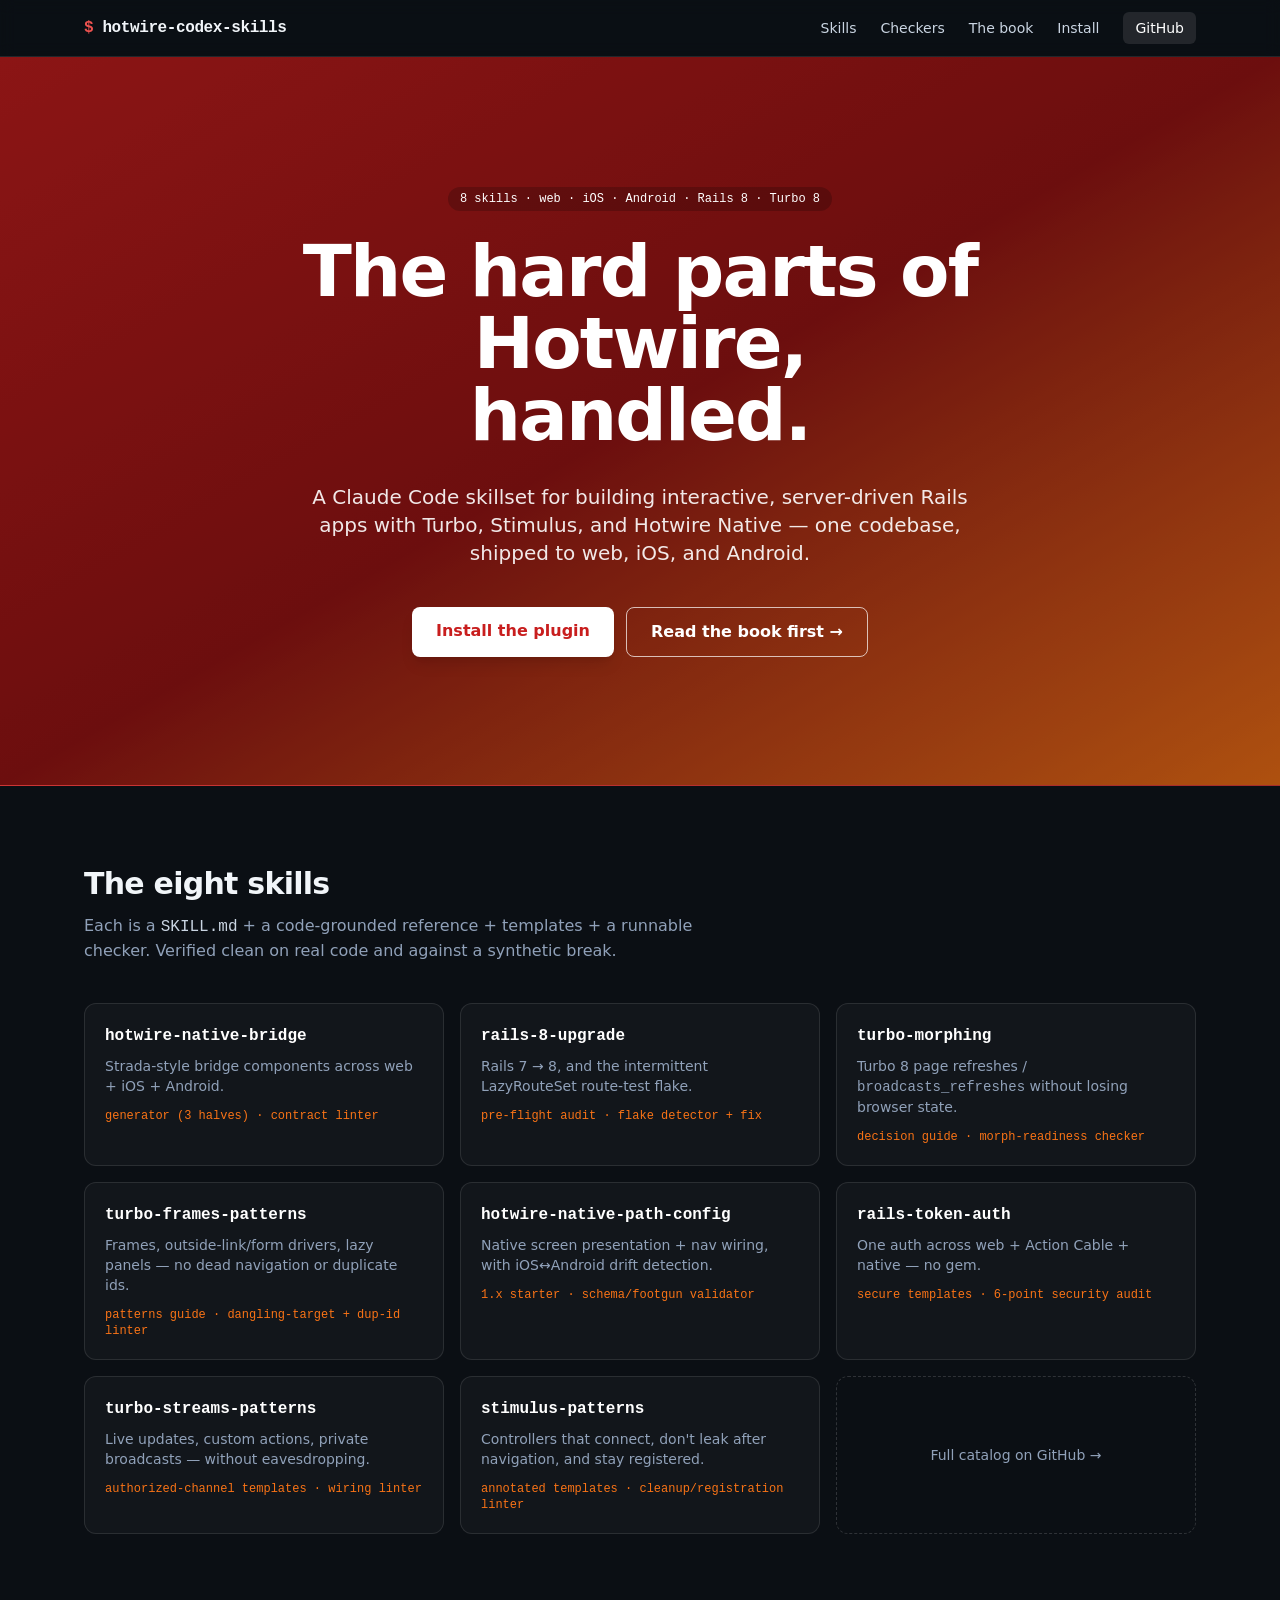
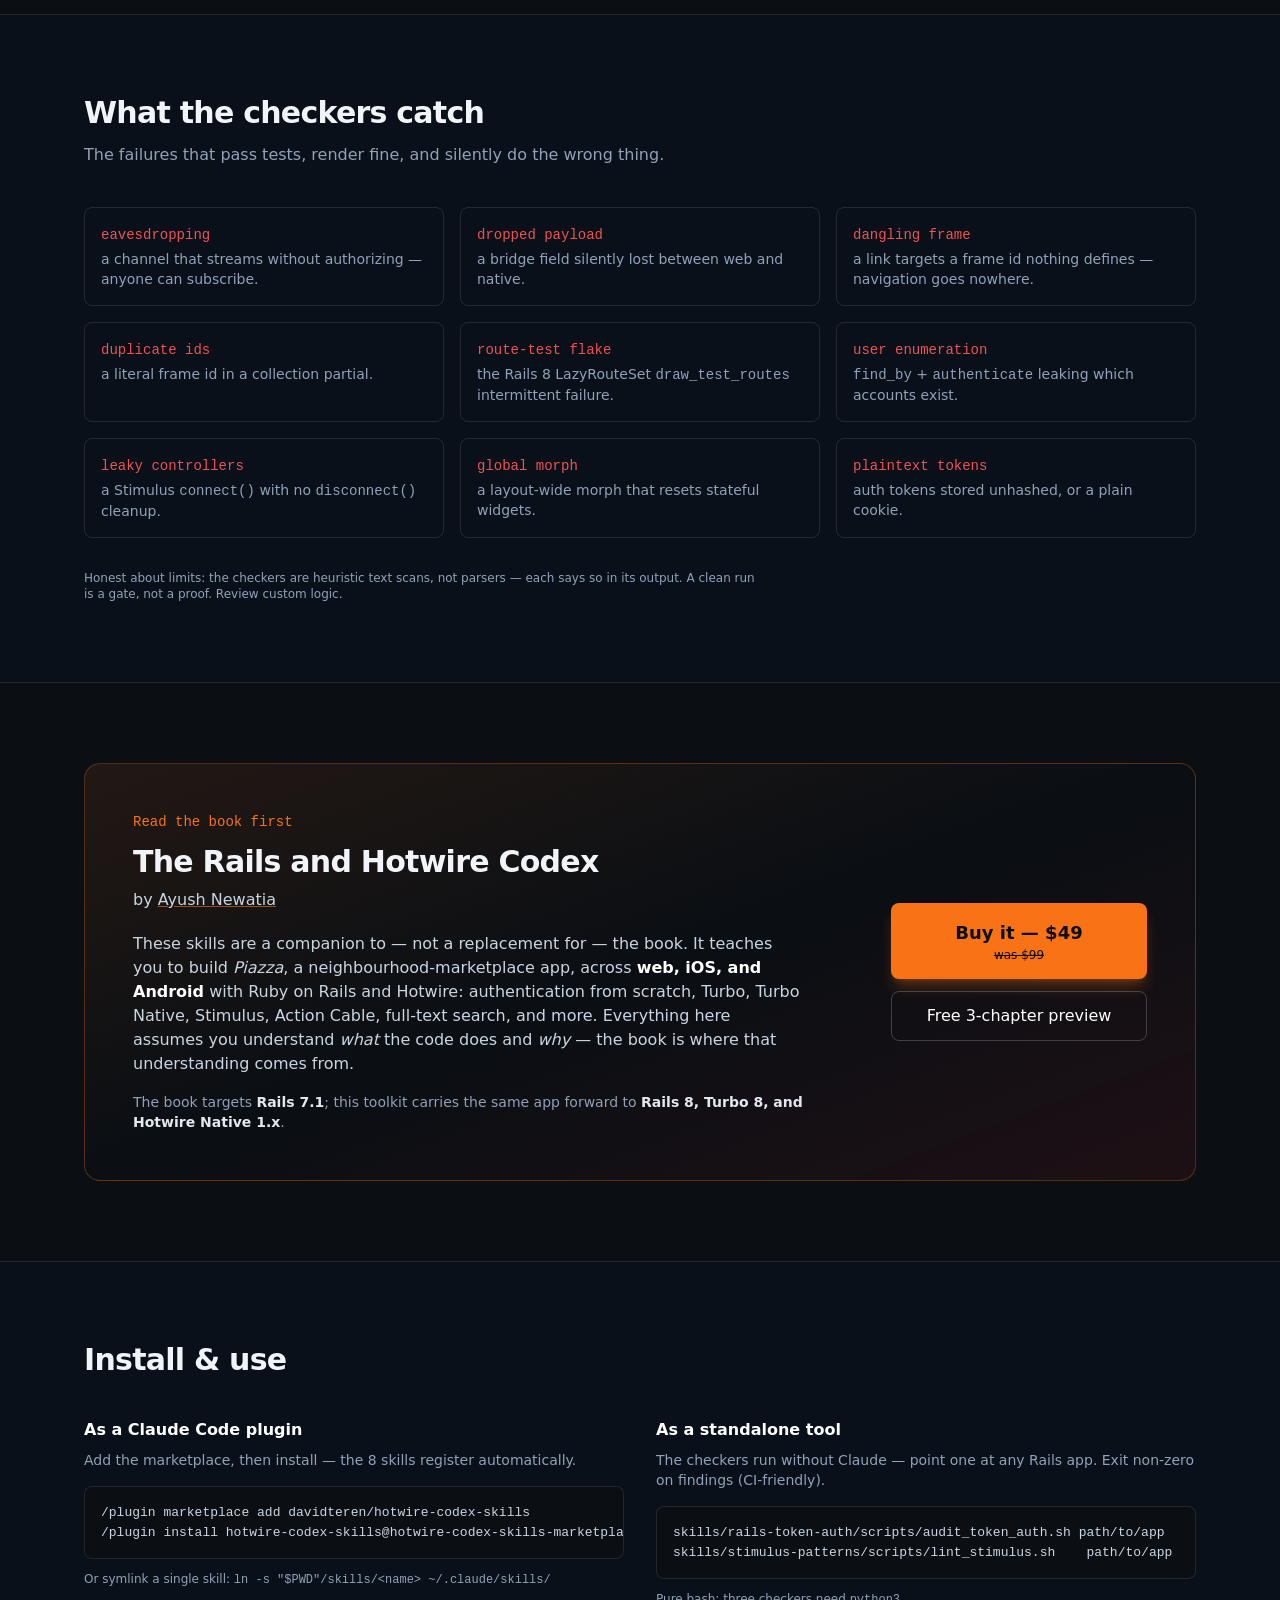
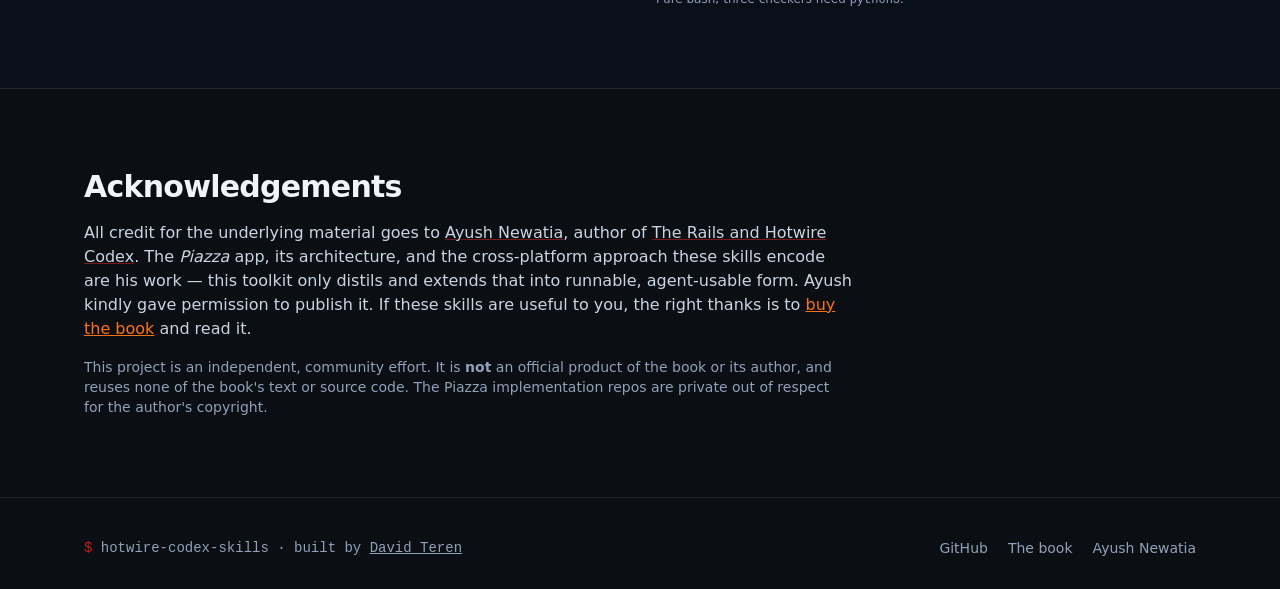
==== docs/index.html @ af951537 "wip(site): three page-design variants behind ui.sh picker (comparison state) Co-Authored-By: Claude " ====
<!DOCTYPE html>
<html lang="en" class="scroll-smooth scheme-only-dark">
<head>
  <meta charset="UTF-8" />
  <meta name="viewport" content="width=device-width, initial-scale=1.0" />
  <title>hotwire-codex-skills — Rails + Hotwire Claude Code skills</title>
  <meta name="description" content="Claude Code skills for building interactive Rails + Hotwire apps — Turbo, Stimulus, Hotwire Native — across web, iOS & Android." />

  <meta property="og:site_name" content="hotwire-codex-skills" />
  <meta property="og:title" content="hotwire-codex-skills" />
  <meta property="og:description" content="Eight Claude Code skills for interactive Rails + Hotwire apps — Turbo, Stimulus, Hotwire Native." />
  <meta property="og:type" content="website" />
  <meta property="og:url" content="https://davidteren.github.io/hotwire-codex-skills/" />
  <meta property="og:image" content="https://davidteren.github.io/hotwire-codex-skills/og.png" />
  <meta property="og:image:width" content="1200" />
  <meta property="og:image:height" content="630" />
  <meta property="og:image:alt" content="hotwire-codex-skills — The hard parts of Hotwire, handled." />
  <meta name="twitter:card" content="summary_large_image" />
  <meta name="twitter:title" content="hotwire-codex-skills" />
  <meta name="twitter:description" content="Eight Claude Code skills for interactive Rails + Hotwire apps — Turbo, Stimulus, Hotwire Native." />
  <meta name="twitter:image" content="https://davidteren.github.io/hotwire-codex-skills/og.png" />

  <link rel="preconnect" href="https://rsms.me/" />
  <link rel="stylesheet" href="https://rsms.me/inter/inter.css" />
  <link rel="preconnect" href="https://fonts.googleapis.com" />
  <link rel="preconnect" href="https://fonts.gstatic.com" crossorigin />
  <link href="https://fonts.googleapis.com/css2?family=IBM+Plex+Mono:wght@400;500;600&family=Mona+Sans:wdth,wght@75..125,200..900&display=swap" rel="stylesheet" />

  <link rel="stylesheet" href="styles.css" />
  <link rel="icon" href="data:image/svg+xml,%3Csvg xmlns='http://www.w3.org/2000/svg' viewBox='0 0 32 32'%3E%3Crect width='32' height='32' rx='6' fill='%230b0f14'/%3E%3Ctext x='16' y='23' font-family='monospace' font-size='22' font-weight='700' fill='%23EF5350' text-anchor='middle'%3E$%3C/text%3E%3C/svg%3E" />
</head>
<body class="bg-ink text-slate-100 font-sans antialiased">

<div data-uidotsh-pick="Page design" class="contents">

<!-- ==================================================================== -->
<!-- OPTION 1 — current design                                            -->
<!-- ==================================================================== -->
<div data-uidotsh-option="Gradient hero (current)" class="contents">

  <!-- ============ NAV ============ -->
  <header class="sticky top-0 z-40 backdrop-blur bg-ink/80 border-b border-white/10">
    <div class="mx-auto max-w-6xl px-5 h-14 flex items-center justify-between">
      <a href="#top" class="font-mono font-semibold tracking-tight text-slate-100" aria-label="Homepage">
        <span class="text-rails-light">$</span> hotwire-codex-skills
      </a>
      <!-- desktop nav -->
      <nav class="hidden sm:flex items-center gap-6 text-sm text-slate-300">
        <a href="#skills" class="hover:text-white">Skills</a>
        <a href="#checkers" class="hover:text-white">Checkers</a>
        <a href="#book" class="hover:text-white">The book</a>
        <a href="#install" class="hover:text-white">Install</a>
        <a href="https://github.com/davidteren/hotwire-codex-skills" class="rounded-md bg-white/10 hover:bg-white/20 px-3 py-1.5 font-medium text-white">GitHub</a>
      </nav>
      <!-- mobile nav: native disclosure, no JS -->
      <details class="sm:hidden relative">
        <summary class="list-none cursor-pointer rounded-md bg-white/10 px-3 py-1.5 text-sm font-medium text-white" aria-label="Menu">Menu</summary>
        <nav class="absolute right-0 mt-2 w-44 rounded-lg border border-white/10 bg-ink shadow-xl flex flex-col p-2 text-sm text-slate-200">
          <a href="#skills" class="rounded px-3 py-2 hover:bg-white/10">Skills</a>
          <a href="#checkers" class="rounded px-3 py-2 hover:bg-white/10">Checkers</a>
          <a href="#book" class="rounded px-3 py-2 hover:bg-white/10">The book</a>
          <a href="#install" class="rounded px-3 py-2 hover:bg-white/10">Install</a>
          <a href="https://github.com/davidteren/hotwire-codex-skills" class="rounded px-3 py-2 hover:bg-white/10 font-medium">GitHub</a>
        </nav>
      </details>
    </div>
  </header>

  <main id="top">

    <!-- ============ HERO ============ -->
    <section class="relative overflow-hidden border-b border-white/10 bg-gradient-to-br from-rails via-rails-dark to-hot">
      <div class="absolute inset-0 bg-black/30" aria-hidden="true"></div>
      <div class="relative z-10 mx-auto max-w-5xl px-5 py-24 sm:py-32 text-center text-white">
        <p class="inline-flex items-center gap-2 rounded-full bg-black/20 px-3 py-1 text-xs font-mono mb-6">
          8 skills · web · iOS · Android · Rails 8 · Turbo 8
        </p>
        <h1 class="text-5xl sm:text-7xl font-extrabold tracking-tight leading-none">
          The hard parts of Hotwire,<br />handled.
        </h1>
        <p class="mt-8 text-xl text-white/90 max-w-2xl mx-auto">
          A Claude Code skillset for building interactive, server-driven Rails apps with
          Turbo, Stimulus, and Hotwire&nbsp;Native — one codebase, shipped to web, iOS, and Android.
        </p>
        <div class="mt-10 flex flex-wrap gap-3 justify-center">
          <a href="#install" class="rounded-lg bg-white text-rails hover:bg-slate-100 px-6 py-3 font-semibold shadow-lg">Install the plugin</a>
          <a href="#book" class="rounded-lg border border-white/70 hover:bg-white/10 px-6 py-3 font-semibold">Read the book first &rarr;</a>
        </div>
      </div>
    </section>

    <!-- ============ SKILLS ============ -->
    <section id="skills" class="mx-auto max-w-6xl px-5 py-20">
      <h2 class="text-3xl font-bold tracking-tight">The eight skills</h2>
      <p class="mt-3 text-slate-400 max-w-2xl">Each is a <code class="font-mono text-slate-300">SKILL.md</code> + a code-grounded reference + templates + a runnable checker. Verified clean on real code and against a synthetic break.</p>

      <div class="mt-10 grid sm:grid-cols-2 lg:grid-cols-3 gap-4">
        <!-- cards -->
        <article class="rounded-xl border border-white/10 bg-white/[0.03] p-5">
          <h3 class="font-mono font-semibold text-white">hotwire-native-bridge</h3>
          <p class="mt-2 text-sm text-slate-400">Strada-style bridge components across web + iOS + Android.</p>
          <p class="mt-3 text-xs text-hot font-mono">generator (3 halves) · contract linter</p>
        </article>
        <article class="rounded-xl border border-white/10 bg-white/[0.03] p-5">
          <h3 class="font-mono font-semibold text-white">rails-8-upgrade</h3>
          <p class="mt-2 text-sm text-slate-400">Rails 7 → 8, and the intermittent LazyRouteSet route-test flake.</p>
          <p class="mt-3 text-xs text-hot font-mono">pre-flight audit · flake detector + fix</p>
        </article>
        <article class="rounded-xl border border-white/10 bg-white/[0.03] p-5">
          <h3 class="font-mono font-semibold text-white">turbo-morphing</h3>
          <p class="mt-2 text-sm text-slate-400">Turbo 8 page refreshes / <code class="font-mono">broadcasts_refreshes</code> without losing browser state.</p>
          <p class="mt-3 text-xs text-hot font-mono">decision guide · morph-readiness checker</p>
        </article>
        <article class="rounded-xl border border-white/10 bg-white/[0.03] p-5">
          <h3 class="font-mono font-semibold text-white">turbo-frames-patterns</h3>
          <p class="mt-2 text-sm text-slate-400">Frames, outside-link/form drivers, lazy panels — no dead navigation or duplicate ids.</p>
          <p class="mt-3 text-xs text-hot font-mono">patterns guide · dangling-target + dup-id linter</p>
        </article>
        <article class="rounded-xl border border-white/10 bg-white/[0.03] p-5">
          <h3 class="font-mono font-semibold text-white">hotwire-native-path-config</h3>
          <p class="mt-2 text-sm text-slate-400">Native screen presentation + nav wiring, with iOS↔Android drift detection.</p>
          <p class="mt-3 text-xs text-hot font-mono">1.x starter · schema/footgun validator</p>
        </article>
        <article class="rounded-xl border border-white/10 bg-white/[0.03] p-5">
          <h3 class="font-mono font-semibold text-white">rails-token-auth</h3>
          <p class="mt-2 text-sm text-slate-400">One auth across web + Action Cable + native — no gem.</p>
          <p class="mt-3 text-xs text-hot font-mono">secure templates · 6-point security audit</p>
        </article>
        <article class="rounded-xl border border-white/10 bg-white/[0.03] p-5">
          <h3 class="font-mono font-semibold text-white">turbo-streams-patterns</h3>
          <p class="mt-2 text-sm text-slate-400">Live updates, custom actions, private broadcasts — without eavesdropping.</p>
          <p class="mt-3 text-xs text-hot font-mono">authorized-channel templates · wiring linter</p>
        </article>
        <article class="rounded-xl border border-white/10 bg-white/[0.03] p-5">
          <h3 class="font-mono font-semibold text-white">stimulus-patterns</h3>
          <p class="mt-2 text-sm text-slate-400">Controllers that connect, don't leak after navigation, and stay registered.</p>
          <p class="mt-3 text-xs text-hot font-mono">annotated templates · cleanup/registration linter</p>
        </article>
        <a href="https://github.com/davidteren/hotwire-codex-skills#the-skills" class="rounded-xl border border-dashed border-white/15 bg-transparent p-5 flex items-center justify-center text-sm text-slate-400 hover:text-white hover:border-white/40 transition">
          Full catalog on GitHub &rarr;
        </a>
      </div>
    </section>

    <!-- ============ CHECKERS ============ -->
    <section id="checkers" class="border-y border-white/10 bg-slate950/50">
      <div class="mx-auto max-w-6xl px-5 py-20">
        <h2 class="text-3xl font-bold tracking-tight">What the checkers catch</h2>
        <p class="mt-3 text-slate-400 max-w-2xl">The failures that pass tests, render fine, and silently do the wrong thing.</p>
        <div class="mt-10 grid sm:grid-cols-2 lg:grid-cols-3 gap-4 text-sm">
          <div class="rounded-lg border border-white/10 p-4"><span class="text-rails-light font-mono">eavesdropping</span><p class="mt-1 text-slate-400">a channel that streams without authorizing — anyone can subscribe.</p></div>
          <div class="rounded-lg border border-white/10 p-4"><span class="text-rails-light font-mono">dropped payload</span><p class="mt-1 text-slate-400">a bridge field silently lost between web and native.</p></div>
          <div class="rounded-lg border border-white/10 p-4"><span class="text-rails-light font-mono">dangling frame</span><p class="mt-1 text-slate-400">a link targets a frame id nothing defines — navigation goes nowhere.</p></div>
          <div class="rounded-lg border border-white/10 p-4"><span class="text-rails-light font-mono">duplicate ids</span><p class="mt-1 text-slate-400">a literal frame id in a collection partial.</p></div>
          <div class="rounded-lg border border-white/10 p-4"><span class="text-rails-light font-mono">route-test flake</span><p class="mt-1 text-slate-400">the Rails 8 LazyRouteSet <code class="font-mono">draw_test_routes</code> intermittent failure.</p></div>
          <div class="rounded-lg border border-white/10 p-4"><span class="text-rails-light font-mono">user enumeration</span><p class="mt-1 text-slate-400"><code class="font-mono">find_by</code> + <code class="font-mono">authenticate</code> leaking which accounts exist.</p></div>
          <div class="rounded-lg border border-white/10 p-4"><span class="text-rails-light font-mono">leaky controllers</span><p class="mt-1 text-slate-400">a Stimulus <code class="font-mono">connect()</code> with no <code class="font-mono">disconnect()</code> cleanup.</p></div>
          <div class="rounded-lg border border-white/10 p-4"><span class="text-rails-light font-mono">global morph</span><p class="mt-1 text-slate-400">a layout-wide morph that resets stateful widgets.</p></div>
          <div class="rounded-lg border border-white/10 p-4"><span class="text-rails-light font-mono">plaintext tokens</span><p class="mt-1 text-slate-400">auth tokens stored unhashed, or a plain cookie.</p></div>
        </div>
        <p class="mt-8 text-xs text-slate-400 max-w-2xl">Honest about limits: the checkers are heuristic text scans, not parsers — each says so in its output. A clean run is a gate, not a proof. Review custom logic.</p>
      </div>
    </section>

    <!-- ============ BOOK CREDIT ============ -->
    <section id="book" class="mx-auto max-w-6xl px-5 py-20">
      <div class="rounded-2xl border border-hot/30 bg-gradient-to-br from-hot/10 via-transparent to-rails/10 p-8 sm:p-12">
        <div class="grid lg:grid-cols-[1fr_auto] gap-10 items-center">
          <div>
            <p class="font-mono text-sm text-hot">Read the book first</p>
            <h2 class="mt-3 text-3xl font-bold tracking-tight">The Rails and Hotwire Codex</h2>
            <p class="mt-2 text-slate-300">by <a href="https://radioactivetoy.tech" class="underline decoration-hot/60 hover:decoration-hot">Ayush Newatia</a></p>
            <p class="mt-5 text-slate-300 max-w-2xl">
              These skills are a companion to — not a replacement for — the book. It teaches you to build
              <em>Piazza</em>, a neighbourhood-marketplace app, across <strong class="text-white">web, iOS, and Android</strong>
              with Ruby on Rails and Hotwire: authentication from scratch, Turbo, Turbo Native, Stimulus,
              Action Cable, full-text search, and more. Everything here assumes you understand <em>what</em> the
              code does and <em>why</em> — the book is where that understanding comes from.
            </p>
            <p class="mt-4 text-sm text-slate-400 max-w-2xl">
              The book targets <strong class="text-slate-200">Rails 7.1</strong>; this toolkit carries the same app
              forward to <strong class="text-slate-200">Rails 8, Turbo 8, and Hotwire Native 1.x</strong>.
            </p>
          </div>
          <div class="flex flex-col gap-3 lg:w-64">
            <a href="https://ayushn21.gumroad.com/l/railshotwirecodex" class="rounded-lg bg-hot hover:bg-orange-600 px-6 py-4 text-center font-bold text-ink text-lg shadow-lg shadow-hot/30">
              Buy it — $49
              <span class="block text-xs font-normal text-ink line-through">was $99</span>
            </a>
            <a href="https://railsandhotwirecodex.com/" class="rounded-lg border border-white/20 hover:bg-white/5 px-6 py-3 text-center font-medium text-white">
              Free 3-chapter preview
            </a>
          </div>
        </div>
      </div>
    </section>

    <!-- ============ INSTALL ============ -->
    <section id="install" class="border-y border-white/10 bg-slate950/50">
      <div class="mx-auto max-w-6xl px-5 py-20">
        <h2 class="text-3xl font-bold tracking-tight">Install &amp; use</h2>
        <div class="mt-10 grid lg:grid-cols-2 gap-8">
          <div>
            <h3 class="font-semibold text-white">As a Claude Code plugin</h3>
            <p class="mt-2 text-sm text-slate-400">Add the marketplace, then install — the 8 skills register automatically.</p>
            <pre class="mt-4 rounded-lg border border-white/10 bg-ink p-4 text-[13px] font-mono text-slate-300 overflow-x-auto">/plugin marketplace add davidteren/hotwire-codex-skills
/plugin install hotwire-codex-skills@hotwire-codex-skills-marketplace</pre>
            <p class="mt-3 text-xs text-slate-400">Or symlink a single skill: <code class="font-mono">ln -s "$PWD"/skills/&lt;name&gt; ~/.claude/skills/</code></p>
          </div>
          <div>
            <h3 class="font-semibold text-white">As a standalone tool</h3>
            <p class="mt-2 text-sm text-slate-400">The checkers run without Claude — point one at any Rails app. Exit non-zero on findings (CI-friendly).</p>
            <pre class="mt-4 rounded-lg border border-white/10 bg-ink p-4 text-[13px] font-mono text-slate-300 overflow-x-auto">skills/rails-token-auth/scripts/audit_token_auth.sh path/to/app
skills/stimulus-patterns/scripts/lint_stimulus.sh    path/to/app</pre>
            <p class="mt-3 text-xs text-slate-400">Pure bash; three checkers need <code class="font-mono">python3</code>.</p>
          </div>
        </div>
      </div>
    </section>

    <!-- ============ ACKNOWLEDGEMENTS ============ -->
    <section class="mx-auto max-w-6xl px-5 py-20">
      <h2 class="text-3xl font-bold tracking-tight">Acknowledgements</h2>
      <p class="mt-4 text-slate-300 max-w-3xl">
        All credit for the underlying material goes to
        <a href="https://radioactivetoy.tech" class="underline decoration-rails/60 hover:decoration-rails">Ayush Newatia</a>,
        author of <a href="https://railsandhotwirecodex.com/" class="underline decoration-rails/60 hover:decoration-rails">The Rails and Hotwire Codex</a>.
        The <em>Piazza</em> app, its architecture, and the cross-platform approach these skills encode are his work —
        this toolkit only distils and extends that into runnable, agent-usable form. Ayush kindly gave permission to
        publish it. If these skills are useful to you, the right thanks is to
        <a href="https://ayushn21.gumroad.com/l/railshotwirecodex" class="text-hot underline">buy the book</a> and read it.
      </p>
      <p class="mt-4 text-sm text-slate-400 max-w-3xl">
        This project is an independent, community effort. It is <strong>not</strong> an official product of the book or
        its author, and reuses none of the book's text or source code. The Piazza implementation repos are private out
        of respect for the author's copyright.
      </p>
    </section>
  </main>

  <!-- ============ FOOTER ============ -->
  <footer class="border-t border-white/10">
    <div class="mx-auto max-w-6xl px-5 py-10 flex flex-col sm:flex-row justify-between gap-4 text-sm text-slate-400">
      <p class="font-mono"><span class="text-rails">$</span> hotwire-codex-skills · built by <a href="https://github.com/davidteren" class="hover:text-white underline">David Teren</a></p>
      <div class="flex gap-5">
        <a href="https://github.com/davidteren/hotwire-codex-skills" class="hover:text-white">GitHub</a>
        <a href="https://railsandhotwirecodex.com/" class="hover:text-white">The book</a>
        <a href="https://radioactivetoy.tech" class="hover:text-white">Ayush Newatia</a>
      </div>
    </div>
  </footer>

</div>

<!-- ==================================================================== -->
<!-- OPTION 2 — Editorial terminal                                        -->
<!-- ==================================================================== -->
<div data-uidotsh-option="Editorial terminal" class="contents" hidden>
  <div class="isolate min-h-dvh bg-zinc-950 text-zinc-100 font-inter">

    <header class="sticky top-0 z-40 backdrop-blur bg-zinc-950/80 border-b border-white/10">
      <div class="mx-auto max-w-6xl px-6 h-14 flex items-center justify-between">
        <a href="#top-b" class="font-plex font-medium tracking-tight text-zinc-100" aria-label="Homepage">
          <span class="text-rails-light">$</span> hotwire-codex-skills
        </a>
        <nav class="hidden sm:flex items-center gap-6 text-sm text-zinc-400">
          <a href="#skills-b" class="hover:text-white">Skills</a>
          <a href="#checkers-b" class="hover:text-white">Checkers</a>
          <a href="#book-b" class="hover:text-white">The book</a>
          <a href="#install-b" class="hover:text-white">Install</a>
          <a href="https://github.com/davidteren/hotwire-codex-skills" class="rounded-md bg-white/10 hover:bg-white/15 px-3 py-1.5 font-medium text-white focus-visible:outline-2 focus-visible:outline-offset-2 focus-visible:outline-rails-light">GitHub</a>
        </nav>
        <details class="sm:hidden relative">
          <summary class="list-none cursor-pointer rounded-md bg-white/10 px-3 py-1.5 text-sm font-medium text-white" aria-label="Menu">Menu</summary>
          <nav class="absolute right-0 mt-2 w-44 rounded-lg border border-white/10 bg-zinc-950 flex flex-col p-2 text-sm text-zinc-200">
            <a href="#skills-b" class="rounded px-3 py-2 hover:bg-white/10">Skills</a>
            <a href="#checkers-b" class="rounded px-3 py-2 hover:bg-white/10">Checkers</a>
            <a href="#book-b" class="rounded px-3 py-2 hover:bg-white/10">The book</a>
            <a href="#install-b" class="rounded px-3 py-2 hover:bg-white/10">Install</a>
            <a href="https://github.com/davidteren/hotwire-codex-skills" class="rounded px-3 py-2 hover:bg-white/10 font-medium">GitHub</a>
          </nav>
        </details>
      </div>
    </header>

    <main id="top-b">

      <!-- HERO -->
      <section class="py-20 sm:py-28">
        <div class="mx-auto max-w-6xl px-6 grid lg:grid-cols-2 gap-8 items-center">
          <div>
            <p class="font-plex text-sm text-rails-light">8 skills · web · iOS · Android · Rails 8 · Turbo 8</p>
            <h1 class="mt-5 text-5xl sm:text-6xl font-semibold tracking-tight text-balance max-w-[24ch]">
              The hard parts of Hotwire, handled.
            </h1>
            <p class="mt-6 text-lg text-zinc-400 text-pretty max-w-[48ch]">
              A Claude Code skillset for building interactive, server-driven Rails apps with
              Turbo, Stimulus, and Hotwire&nbsp;Native — one codebase, shipped to web, iOS, and Android.
            </p>
            <div class="mt-8 flex flex-wrap gap-3">
              <a href="#install-b" class="rounded-lg bg-rails hover:bg-rails-dark px-4 py-3 text-base sm:text-sm font-semibold text-white focus-visible:outline-2 focus-visible:outline-offset-2 focus-visible:outline-rails-light">Install the plugin</a>
              <a href="#book-b" class="rounded-lg bg-white/10 hover:bg-white/15 px-4 py-3 text-base sm:text-sm font-semibold text-white focus-visible:outline-2 focus-visible:outline-offset-2 focus-visible:outline-rails-light">Read the book first &rarr;</a>
            </div>
          </div>
          <div class="w-full max-w-lg lg:justify-self-end">
            <div class="rounded-xl bg-zinc-900 inset-ring inset-ring-white/10">
              <div class="flex items-center gap-2 border-b border-white/10 px-4 py-3">
                <span class="size-3 rounded-full bg-white/10"></span>
                <span class="size-3 rounded-full bg-white/10"></span>
                <span class="size-3 rounded-full bg-white/10"></span>
                <p class="ml-2 font-plex text-xs text-zinc-500">audit_token_auth.sh</p>
              </div>
              <div class="p-4 font-plex text-[0.8125rem] leading-6 overflow-x-auto">
                <p class="text-zinc-400"><span class="text-zinc-500">$</span> skills/rails-token-auth/scripts/audit_token_auth.sh app/</p>
                <p class="mt-2 text-emerald-400">✓ tokens hashed at rest</p>
                <p class="text-emerald-400">✓ cookies httponly + secure</p>
                <p class="text-emerald-400">✓ no user enumeration on login</p>
                <p class="text-rails-light">✗ channel streams without authorizing</p>
                <p class="text-zinc-500 pl-5">app/channels/notifications_channel.rb:4</p>
                <p class="mt-2 text-zinc-400">6 checks · 1 finding · exit 1</p>
              </div>
            </div>
          </div>
        </div>
      </section>

      <!-- SKILLS -->
      <section id="skills-b" class="border-t border-white/10 py-16 sm:py-24">
        <div class="mx-auto max-w-6xl px-6">
          <h2 class="text-3xl sm:text-4xl font-semibold tracking-tight text-balance max-w-[35ch]">The eight skills</h2>
          <p class="mt-4 text-lg text-zinc-400 text-pretty max-w-[48ch]">Each is a <code class="font-plex text-zinc-300">SKILL.md</code> + a code-grounded reference + templates + a runnable checker. Verified clean on real code and against a synthetic break.</p>

          <dl class="mt-12 grid sm:grid-cols-2 lg:grid-cols-3 gap-8">
            <div class="border-t border-white/10 pt-5">
              <dt class="font-plex font-medium text-white">hotwire-native-bridge</dt>
              <dd class="mt-2 text-base/7 sm:text-sm/6 text-zinc-400">Strada-style bridge components across web + iOS + Android.</dd>
              <dd class="mt-3 font-plex text-xs text-hot">generator (3 halves) · contract linter</dd>
            </div>
            <div class="border-t border-white/10 pt-5">
              <dt class="font-plex font-medium text-white">rails-8-upgrade</dt>
              <dd class="mt-2 text-base/7 sm:text-sm/6 text-zinc-400">Rails 7 → 8, and the intermittent LazyRouteSet route-test flake.</dd>
              <dd class="mt-3 font-plex text-xs text-hot">pre-flight audit · flake detector + fix</dd>
            </div>
            <div class="border-t border-white/10 pt-5">
              <dt class="font-plex font-medium text-white">turbo-morphing</dt>
              <dd class="mt-2 text-base/7 sm:text-sm/6 text-zinc-400">Turbo 8 page refreshes / <code class="font-plex text-zinc-300">broadcasts_refreshes</code> without losing browser state.</dd>
              <dd class="mt-3 font-plex text-xs text-hot">decision guide · morph-readiness checker</dd>
            </div>
            <div class="border-t border-white/10 pt-5">
              <dt class="font-plex font-medium text-white">turbo-frames-patterns</dt>
              <dd class="mt-2 text-base/7 sm:text-sm/6 text-zinc-400">Frames, outside-link/form drivers, lazy panels — no dead navigation or duplicate ids.</dd>
              <dd class="mt-3 font-plex text-xs text-hot">patterns guide · dangling-target + dup-id linter</dd>
            </div>
            <div class="border-t border-white/10 pt-5">
              <dt class="font-plex font-medium text-white">hotwire-native-path-config</dt>
              <dd class="mt-2 text-base/7 sm:text-sm/6 text-zinc-400">Native screen presentation + nav wiring, with iOS↔Android drift detection.</dd>
              <dd class="mt-3 font-plex text-xs text-hot">1.x starter · schema/footgun validator</dd>
            </div>
            <div class="border-t border-white/10 pt-5">
              <dt class="font-plex font-medium text-white">rails-token-auth</dt>
              <dd class="mt-2 text-base/7 sm:text-sm/6 text-zinc-400">One auth across web + Action Cable + native — no gem.</dd>
              <dd class="mt-3 font-plex text-xs text-hot">secure templates · 6-point security audit</dd>
            </div>
            <div class="border-t border-white/10 pt-5">
              <dt class="font-plex font-medium text-white">turbo-streams-patterns</dt>
              <dd class="mt-2 text-base/7 sm:text-sm/6 text-zinc-400">Live updates, custom actions, private broadcasts — without eavesdropping.</dd>
              <dd class="mt-3 font-plex text-xs text-hot">authorized-channel templates · wiring linter</dd>
            </div>
            <div class="border-t border-white/10 pt-5">
              <dt class="font-plex font-medium text-white">stimulus-patterns</dt>
              <dd class="mt-2 text-base/7 sm:text-sm/6 text-zinc-400">Controllers that connect, don't leak after navigation, and stay registered.</dd>
              <dd class="mt-3 font-plex text-xs text-hot">annotated templates · cleanup/registration linter</dd>
            </div>
            <div class="border-t border-white/10 pt-5">
              <dt class="font-plex font-medium text-white">Full catalog</dt>
              <dd class="mt-2 text-base/7 sm:text-sm/6 text-zinc-400"><a href="https://github.com/davidteren/hotwire-codex-skills#the-skills" class="text-white underline decoration-white/30 hover:decoration-white">Browse every skill, template, and checker on GitHub &rarr;</a></dd>
            </div>
          </dl>
        </div>
      </section>

      <!-- CHECKERS -->
      <section id="checkers-b" class="border-t border-white/10 py-16 sm:py-24">
        <div class="mx-auto max-w-6xl px-6">
          <h2 class="text-3xl sm:text-4xl font-semibold tracking-tight text-balance max-w-[35ch]">What the checkers catch</h2>
          <p class="mt-4 text-lg text-zinc-400 text-pretty max-w-[48ch]">The failures that pass tests, render fine, and silently do the wrong thing.</p>

          <dl class="mt-12 grid sm:grid-cols-2 lg:grid-cols-3 gap-8">
            <div class="border-t border-white/10 pt-5">
              <dt class="font-plex font-medium text-rails-light">eavesdropping</dt>
              <dd class="mt-2 text-base/7 sm:text-sm/6 text-zinc-400">A channel that streams without authorizing — anyone can subscribe.</dd>
            </div>
            <div class="border-t border-white/10 pt-5">
              <dt class="font-plex font-medium text-rails-light">dropped payload</dt>
              <dd class="mt-2 text-base/7 sm:text-sm/6 text-zinc-400">A bridge field silently lost between web and native.</dd>
            </div>
            <div class="border-t border-white/10 pt-5">
              <dt class="font-plex font-medium text-rails-light">dangling frame</dt>
              <dd class="mt-2 text-base/7 sm:text-sm/6 text-zinc-400">A link targets a frame id nothing defines — navigation goes nowhere.</dd>
            </div>
            <div class="border-t border-white/10 pt-5">
              <dt class="font-plex font-medium text-rails-light">duplicate ids</dt>
              <dd class="mt-2 text-base/7 sm:text-sm/6 text-zinc-400">A literal frame id in a collection partial.</dd>
            </div>
            <div class="border-t border-white/10 pt-5">
              <dt class="font-plex font-medium text-rails-light">route-test flake</dt>
              <dd class="mt-2 text-base/7 sm:text-sm/6 text-zinc-400">The Rails 8 LazyRouteSet <code class="font-plex text-zinc-300">draw_test_routes</code> intermittent failure.</dd>
            </div>
            <div class="border-t border-white/10 pt-5">
              <dt class="font-plex font-medium text-rails-light">user enumeration</dt>
              <dd class="mt-2 text-base/7 sm:text-sm/6 text-zinc-400"><code class="font-plex text-zinc-300">find_by</code> + <code class="font-plex text-zinc-300">authenticate</code> leaking which accounts exist.</dd>
            </div>
            <div class="border-t border-white/10 pt-5">
              <dt class="font-plex font-medium text-rails-light">leaky controllers</dt>
              <dd class="mt-2 text-base/7 sm:text-sm/6 text-zinc-400">A Stimulus <code class="font-plex text-zinc-300">connect()</code> with no <code class="font-plex text-zinc-300">disconnect()</code> cleanup.</dd>
            </div>
            <div class="border-t border-white/10 pt-5">
              <dt class="font-plex font-medium text-rails-light">global morph</dt>
              <dd class="mt-2 text-base/7 sm:text-sm/6 text-zinc-400">A layout-wide morph that resets stateful widgets.</dd>
            </div>
            <div class="border-t border-white/10 pt-5">
              <dt class="font-plex font-medium text-rails-light">plaintext tokens</dt>
              <dd class="mt-2 text-base/7 sm:text-sm/6 text-zinc-400">Auth tokens stored unhashed, or a plain cookie.</dd>
            </div>
          </dl>
          <p class="mt-10 text-base/7 sm:text-sm/6 text-zinc-500 max-w-[64ch]">Honest about limits: the checkers are heuristic text scans, not parsers — each says so in its output. A clean run is a gate, not a proof. Review custom logic.</p>
        </div>
      </section>

      <!-- BOOK -->
      <section id="book-b" class="border-t border-white/10 py-16 sm:py-24">
        <div class="mx-auto max-w-6xl px-6">
          <div class="rounded-2xl bg-zinc-900 inset-ring inset-ring-white/10 p-6 sm:p-10">
            <div class="grid lg:grid-cols-[1fr_auto] gap-8 items-center">
              <div>
                <p class="font-plex text-sm text-hot">Read the book first</p>
                <h2 class="mt-3 text-3xl sm:text-4xl font-semibold tracking-tight text-balance max-w-[35ch]">The Rails and Hotwire Codex</h2>
                <p class="mt-2 text-zinc-300">by <a href="https://radioactivetoy.tech" class="underline decoration-hot/60 hover:decoration-hot">Ayush Newatia</a></p>
                <p class="mt-5 text-base/7 text-zinc-300 text-pretty max-w-[64ch]">
                  These skills are a companion to — not a replacement for — the book. It teaches you to build
                  <em>Piazza</em>, a neighbourhood-marketplace app, across <strong class="text-white">web, iOS, and Android</strong>
                  with Ruby on Rails and Hotwire: authentication from scratch, Turbo, Turbo Native, Stimulus,
                  Action Cable, full-text search, and more. Everything here assumes you understand <em>what</em> the
                  code does and <em>why</em> — the book is where that understanding comes from.
                </p>
                <p class="mt-4 text-base/7 sm:text-sm/6 text-zinc-400 text-pretty max-w-[64ch]">
                  The book targets <strong class="text-zinc-200">Rails 7.1</strong>; this toolkit carries the same app
                  forward to <strong class="text-zinc-200">Rails 8, Turbo 8, and Hotwire Native 1.x</strong>.
                </p>
              </div>
              <div class="flex flex-col gap-3 lg:w-64">
                <a href="https://ayushn21.gumroad.com/l/railshotwirecodex" class="rounded-lg bg-white/10 hover:bg-white/15 px-4 py-3 text-center font-semibold text-white focus-visible:outline-2 focus-visible:outline-offset-2 focus-visible:outline-rails-light">
                  Buy it — $49
                  <span class="block font-plex font-normal text-hot">was <s>$99</s></span>
                </a>
                <a href="https://railsandhotwirecodex.com/" class="rounded-lg px-4 py-3 text-center font-medium text-zinc-300 hover:text-white underline decoration-white/30 hover:decoration-white">
                  Free 3-chapter preview
                </a>
              </div>
            </div>
          </div>
        </div>
      </section>

      <!-- INSTALL -->
      <section id="install-b" class="border-t border-white/10 py-16 sm:py-24">
        <div class="mx-auto max-w-6xl px-6">
          <h2 class="text-3xl sm:text-4xl font-semibold tracking-tight text-balance max-w-[35ch]">Install &amp; use</h2>
          <div class="mt-12 grid lg:grid-cols-2 gap-8">
            <div>
              <h3 class="font-semibold text-white">As a Claude Code plugin</h3>
              <p class="mt-2 text-base/7 sm:text-sm/6 text-zinc-400">Add the marketplace, then install — the 8 skills register automatically.</p>
              <pre class="mt-4 rounded-xl bg-zinc-900 inset-ring inset-ring-white/10 p-4 text-[0.8125rem] leading-6 font-plex text-zinc-300 overflow-x-auto">/plugin marketplace add davidteren/hotwire-codex-skills
/plugin install hotwire-codex-skills@hotwire-codex-skills-marketplace</pre>
              <p class="mt-3 text-base/7 sm:text-sm/6 text-zinc-500">Or symlink a single skill: <code class="font-plex text-zinc-400">ln -s "$PWD"/skills/&lt;name&gt; ~/.claude/skills/</code></p>
            </div>
            <div>
              <h3 class="font-semibold text-white">As a standalone tool</h3>
              <p class="mt-2 text-base/7 sm:text-sm/6 text-zinc-400">The checkers run without Claude — point one at any Rails app. Exit non-zero on findings (CI-friendly).</p>
              <pre class="mt-4 rounded-xl bg-zinc-900 inset-ring inset-ring-white/10 p-4 text-[0.8125rem] leading-6 font-plex text-zinc-300 overflow-x-auto">skills/rails-token-auth/scripts/audit_token_auth.sh path/to/app
skills/stimulus-patterns/scripts/lint_stimulus.sh    path/to/app</pre>
              <p class="mt-3 text-base/7 sm:text-sm/6 text-zinc-500">Pure bash; three checkers need <code class="font-plex text-zinc-400">python3</code>.</p>
            </div>
          </div>
        </div>
      </section>

      <!-- ACKNOWLEDGEMENTS -->
      <section class="border-t border-white/10 py-16 sm:py-24">
        <div class="mx-auto max-w-6xl px-6">
          <h2 class="text-3xl sm:text-4xl font-semibold tracking-tight text-balance max-w-[35ch]">Acknowledgements</h2>
          <p class="mt-5 text-base/7 text-zinc-300 text-pretty max-w-[64ch]">
            All credit for the underlying material goes to
            <a href="https://radioactivetoy.tech" class="underline decoration-rails-light/60 hover:decoration-rails-light">Ayush Newatia</a>,
            author of <a href="https://railsandhotwirecodex.com/" class="underline decoration-rails-light/60 hover:decoration-rails-light">The Rails and Hotwire Codex</a>.
            The <em>Piazza</em> app, its architecture, and the cross-platform approach these skills encode are his work —
            this toolkit only distils and extends that into runnable, agent-usable form. Ayush kindly gave permission to
            publish it. If these skills are useful to you, the right thanks is to
            <a href="https://ayushn21.gumroad.com/l/railshotwirecodex" class="text-hot underline">buy the book</a> and read it.
          </p>
          <p class="mt-4 text-base/7 sm:text-sm/6 text-zinc-500 text-pretty max-w-[64ch]">
            This project is an independent, community effort. It is <strong>not</strong> an official product of the book or
            its author, and reuses none of the book's text or source code. The Piazza implementation repos are private out
            of respect for the author's copyright.
          </p>
        </div>
      </section>
    </main>

    <footer class="border-t border-white/10">
      <div class="mx-auto max-w-6xl px-6 py-10 flex flex-col sm:flex-row justify-between gap-4 text-sm text-zinc-400">
        <p class="font-plex"><span class="text-rails-light">$</span> hotwire-codex-skills · built by <a href="https://github.com/davidteren" class="font-normal hover:text-white underline">David Teren</a></p>
        <div class="flex gap-5">
          <a href="https://github.com/davidteren/hotwire-codex-skills" class="font-normal hover:text-white">GitHub</a>
          <a href="https://railsandhotwirecodex.com/" class="font-normal hover:text-white">The book</a>
          <a href="https://radioactivetoy.tech" class="font-normal hover:text-white">Ayush Newatia</a>
        </div>
      </div>
    </footer>
  </div>
</div>

<!-- ==================================================================== -->
<!-- OPTION 3 — Industrial glow                                           -->
<!-- ==================================================================== -->
<div data-uidotsh-option="Industrial glow" class="contents" hidden>
  <div class="isolate min-h-dvh bg-neutral-950 text-neutral-100 font-mona">

    <header class="sticky top-4 z-40 px-4">
      <div class="mx-auto max-w-3xl rounded-full bg-white/5 backdrop-blur ring-1 ring-white/10 pl-5 pr-2 h-12 flex items-center justify-between">
        <a href="#top-c" class="font-plex text-sm font-medium tracking-tight text-neutral-100" aria-label="Homepage">
          <span class="text-rails-light">$</span> hotwire-codex-skills
        </a>
        <nav class="hidden sm:flex items-center gap-5 text-sm text-neutral-400">
          <a href="#skills-c" class="hover:text-white">Skills</a>
          <a href="#checkers-c" class="hover:text-white">Checkers</a>
          <a href="#book-c" class="hover:text-white">The book</a>
          <a href="https://github.com/davidteren/hotwire-codex-skills" class="rounded-full bg-white/10 hover:bg-white/15 px-3 py-1.5 font-medium text-white focus-visible:outline-2 focus-visible:outline-offset-2 focus-visible:outline-rails-light">GitHub</a>
        </nav>
        <details class="sm:hidden relative">
          <summary class="list-none cursor-pointer rounded-full bg-white/10 px-3 py-1.5 text-sm font-medium text-white" aria-label="Menu">Menu</summary>
          <nav class="absolute right-0 mt-3 w-44 rounded-2xl ring-1 ring-white/10 bg-neutral-950 flex flex-col p-2 text-sm text-neutral-200">
            <a href="#skills-c" class="rounded-lg px-3 py-2 hover:bg-white/10">Skills</a>
            <a href="#checkers-c" class="rounded-lg px-3 py-2 hover:bg-white/10">Checkers</a>
            <a href="#book-c" class="rounded-lg px-3 py-2 hover:bg-white/10">The book</a>
            <a href="#install-c" class="rounded-lg px-3 py-2 hover:bg-white/10">Install</a>
            <a href="https://github.com/davidteren/hotwire-codex-skills" class="rounded-lg px-3 py-2 hover:bg-white/10 font-medium">GitHub</a>
          </nav>
        </details>
      </div>
    </header>

    <main id="top-c" class="-mt-16">

      <!-- HERO -->
      <section class="relative overflow-hidden pt-36 pb-20 sm:pt-44 sm:pb-28">
        <div class="absolute top-[-10rem] left-1/2 -translate-x-1/2 size-[36rem] rounded-full bg-rails/20 blur-[120px]" aria-hidden="true"></div>
        <div class="absolute top-[4rem] left-[12%] size-[20rem] rounded-full bg-hot/10 blur-[100px]" aria-hidden="true"></div>
        <div class="relative mx-auto max-w-6xl px-6 text-center">
          <p class="inline-flex rounded-full ring-1 ring-white/15 bg-white/5 px-3 py-1 font-plex text-xs text-neutral-300">8 skills · web · iOS · Android · Rails 8 · Turbo 8</p>
          <h1 class="mx-auto mt-8 font-monaw text-6xl sm:text-7xl font-semibold tracking-tight text-balance max-w-[20ch]">
            The hard parts of Hotwire, handled.
          </h1>
          <p class="mx-auto mt-8 text-xl text-neutral-400 text-pretty max-w-[40ch]">
            A Claude Code skillset for server-driven Rails apps with Turbo, Stimulus, and
            Hotwire&nbsp;Native — one codebase, shipped to web, iOS, and Android.
          </p>
          <div class="mt-10 flex flex-wrap gap-3 justify-center">
            <a href="#install-c" class="rounded-full bg-white text-neutral-950 hover:bg-neutral-200 px-5 py-3 text-base sm:text-sm font-semibold focus-visible:outline-2 focus-visible:outline-offset-2 focus-visible:outline-rails-light">Install the plugin</a>
            <a href="#book-c" class="rounded-full bg-white/10 hover:bg-white/15 px-5 py-3 text-base sm:text-sm font-semibold text-white focus-visible:outline-2 focus-visible:outline-offset-2 focus-visible:outline-rails-light">Read the book first &rarr;</a>
          </div>
        </div>
      </section>

      <!-- SKILL TICKER -->
      <div class="border-y border-white/10 py-5">
        <ul role="list" class="mx-auto max-w-6xl px-6 flex flex-wrap justify-center gap-x-6 gap-y-2 font-plex text-sm text-neutral-500">
          <li>hotwire-native-bridge</li>
          <li>rails-8-upgrade</li>
          <li>turbo-morphing</li>
          <li>turbo-frames-patterns</li>
          <li>hotwire-native-path-config</li>
          <li>rails-token-auth</li>
          <li>turbo-streams-patterns</li>
          <li>stimulus-patterns</li>
        </ul>
      </div>

      <!-- SKILLS -->
      <section id="skills-c" class="py-16 sm:py-24">
        <div class="mx-auto max-w-6xl px-6">
          <h2 class="text-3xl sm:text-4xl font-semibold tracking-tight text-balance max-w-[35ch]">The eight skills</h2>
          <p class="mt-4 text-lg text-neutral-400 text-pretty max-w-[48ch]">Each is a <code class="font-plex text-neutral-300">SKILL.md</code> + a code-grounded reference + templates + a runnable checker. Verified clean on real code and against a synthetic break.</p>

          <dl class="mt-12 grid sm:grid-cols-2 lg:grid-cols-4 gap-6">
            <div class="relative rounded-2xl bg-white/2.5 inset-ring inset-ring-white/10 p-5 hover:inset-ring-white/25">
              <dt class="flex items-baseline justify-between gap-2 font-plex font-medium text-white">
                <a href="https://github.com/davidteren/hotwire-codex-skills/tree/main/skills/hotwire-native-bridge">hotwire-native-bridge<span class="absolute inset-0" aria-hidden="true"></span></a>
                <span class="font-normal text-neutral-600">01</span>
              </dt>
              <dd class="mt-2 text-base/7 sm:text-sm/6 text-neutral-400">Strada-style bridge components across web + iOS + Android.</dd>
              <dd class="mt-3 font-plex text-xs text-hot">generator (3 halves) · contract linter</dd>
            </div>
            <div class="relative rounded-2xl bg-white/2.5 inset-ring inset-ring-white/10 p-5 hover:inset-ring-white/25">
              <dt class="flex items-baseline justify-between gap-2 font-plex font-medium text-white">
                <a href="https://github.com/davidteren/hotwire-codex-skills/tree/main/skills/rails-8-upgrade">rails-8-upgrade<span class="absolute inset-0" aria-hidden="true"></span></a>
                <span class="font-normal text-neutral-600">02</span>
              </dt>
              <dd class="mt-2 text-base/7 sm:text-sm/6 text-neutral-400">Rails 7 → 8, and the intermittent LazyRouteSet route-test flake.</dd>
              <dd class="mt-3 font-plex text-xs text-hot">pre-flight audit · flake detector + fix</dd>
            </div>
            <div class="relative rounded-2xl bg-white/2.5 inset-ring inset-ring-white/10 p-5 hover:inset-ring-white/25">
              <dt class="flex items-baseline justify-between gap-2 font-plex font-medium text-white">
                <a href="https://github.com/davidteren/hotwire-codex-skills/tree/main/skills/turbo-morphing">turbo-morphing<span class="absolute inset-0" aria-hidden="true"></span></a>
                <span class="font-normal text-neutral-600">03</span>
              </dt>
              <dd class="mt-2 text-base/7 sm:text-sm/6 text-neutral-400">Turbo 8 page refreshes / <code class="font-plex text-neutral-300">broadcasts_refreshes</code> without losing browser state.</dd>
              <dd class="mt-3 font-plex text-xs text-hot">decision guide · morph-readiness checker</dd>
            </div>
            <div class="relative rounded-2xl bg-white/2.5 inset-ring inset-ring-white/10 p-5 hover:inset-ring-white/25">
              <dt class="flex items-baseline justify-between gap-2 font-plex font-medium text-white">
                <a href="https://github.com/davidteren/hotwire-codex-skills/tree/main/skills/turbo-frames-patterns">turbo-frames-patterns<span class="absolute inset-0" aria-hidden="true"></span></a>
                <span class="font-normal text-neutral-600">04</span>
              </dt>
              <dd class="mt-2 text-base/7 sm:text-sm/6 text-neutral-400">Frames, outside-link/form drivers, lazy panels — no dead navigation or duplicate ids.</dd>
              <dd class="mt-3 font-plex text-xs text-hot">patterns guide · dangling-target + dup-id linter</dd>
            </div>
            <div class="relative rounded-2xl bg-white/2.5 inset-ring inset-ring-white/10 p-5 hover:inset-ring-white/25">
              <dt class="flex items-baseline justify-between gap-2 font-plex font-medium text-white">
                <a href="https://github.com/davidteren/hotwire-codex-skills/tree/main/skills/hotwire-native-path-config">hotwire-native-path-config<span class="absolute inset-0" aria-hidden="true"></span></a>
                <span class="font-normal text-neutral-600">05</span>
              </dt>
              <dd class="mt-2 text-base/7 sm:text-sm/6 text-neutral-400">Native screen presentation + nav wiring, with iOS↔Android drift detection.</dd>
              <dd class="mt-3 font-plex text-xs text-hot">1.x starter · schema/footgun validator</dd>
            </div>
            <div class="relative rounded-2xl bg-white/2.5 inset-ring inset-ring-white/10 p-5 hover:inset-ring-white/25">
              <dt class="flex items-baseline justify-between gap-2 font-plex font-medium text-white">
                <a href="https://github.com/davidteren/hotwire-codex-skills/tree/main/skills/rails-token-auth">rails-token-auth<span class="absolute inset-0" aria-hidden="true"></span></a>
                <span class="font-normal text-neutral-600">06</span>
              </dt>
              <dd class="mt-2 text-base/7 sm:text-sm/6 text-neutral-400">One auth across web + Action Cable + native — no gem.</dd>
              <dd class="mt-3 font-plex text-xs text-hot">secure templates · 6-point security audit</dd>
            </div>
            <div class="relative rounded-2xl bg-white/2.5 inset-ring inset-ring-white/10 p-5 hover:inset-ring-white/25">
              <dt class="flex items-baseline justify-between gap-2 font-plex font-medium text-white">
                <a href="https://github.com/davidteren/hotwire-codex-skills/tree/main/skills/turbo-streams-patterns">turbo-streams-patterns<span class="absolute inset-0" aria-hidden="true"></span></a>
                <span class="font-normal text-neutral-600">07</span>
              </dt>
              <dd class="mt-2 text-base/7 sm:text-sm/6 text-neutral-400">Live updates, custom actions, private broadcasts — without eavesdropping.</dd>
              <dd class="mt-3 font-plex text-xs text-hot">authorized-channel templates · wiring linter</dd>
            </div>
            <div class="relative rounded-2xl bg-white/2.5 inset-ring inset-ring-white/10 p-5 hover:inset-ring-white/25">
              <dt class="flex items-baseline justify-between gap-2 font-plex font-medium text-white">
                <a href="https://github.com/davidteren/hotwire-codex-skills/tree/main/skills/stimulus-patterns">stimulus-patterns<span class="absolute inset-0" aria-hidden="true"></span></a>
                <span class="font-normal text-neutral-600">08</span>
              </dt>
              <dd class="mt-2 text-base/7 sm:text-sm/6 text-neutral-400">Controllers that connect, don't leak after navigation, and stay registered.</dd>
              <dd class="mt-3 font-plex text-xs text-hot">annotated templates · cleanup/registration linter</dd>
            </div>
          </dl>
          <p class="mt-8 text-base/7 sm:text-sm/6 text-neutral-400"><a href="https://github.com/davidteren/hotwire-codex-skills#the-skills" class="text-white underline decoration-white/30 hover:decoration-white">Full catalog on GitHub &rarr;</a></p>
        </div>
      </section>

      <!-- CHECKERS -->
      <section id="checkers-c" class="border-t border-white/10 py-16 sm:py-24">
        <div class="mx-auto max-w-6xl px-6 grid lg:grid-cols-[1fr_2fr] gap-6 lg:gap-16">
          <div class="lg:sticky lg:top-24 lg:self-start">
            <h2 class="text-3xl sm:text-4xl font-semibold tracking-tight text-balance max-w-[35ch]">What the checkers catch</h2>
            <p class="mt-4 text-lg text-neutral-400 text-pretty max-w-[48ch]">The failures that pass tests, render fine, and silently do the wrong thing.</p>
            <p class="mt-6 text-base/7 sm:text-sm/6 text-neutral-500 text-pretty max-w-[48ch]">Honest about limits: heuristic text scans, not parsers — each says so in its output. A clean run is a gate, not a proof.</p>
          </div>
          <dl>
            <div class="flex flex-col sm:flex-row gap-1 sm:gap-6 border-t border-white/10 py-4">
              <dt class="w-44 shrink-0 font-plex font-medium text-rails-light">eavesdropping</dt>
              <dd class="text-base/7 sm:text-sm/6 text-neutral-400">A channel that streams without authorizing — anyone can subscribe.</dd>
            </div>
            <div class="flex flex-col sm:flex-row gap-1 sm:gap-6 border-t border-white/10 py-4">
              <dt class="w-44 shrink-0 font-plex font-medium text-rails-light">dropped payload</dt>
              <dd class="text-base/7 sm:text-sm/6 text-neutral-400">A bridge field silently lost between web and native.</dd>
            </div>
            <div class="flex flex-col sm:flex-row gap-1 sm:gap-6 border-t border-white/10 py-4">
              <dt class="w-44 shrink-0 font-plex font-medium text-rails-light">dangling frame</dt>
              <dd class="text-base/7 sm:text-sm/6 text-neutral-400">A link targets a frame id nothing defines — navigation goes nowhere.</dd>
            </div>
            <div class="flex flex-col sm:flex-row gap-1 sm:gap-6 border-t border-white/10 py-4">
              <dt class="w-44 shrink-0 font-plex font-medium text-rails-light">duplicate ids</dt>
              <dd class="text-base/7 sm:text-sm/6 text-neutral-400">A literal frame id in a collection partial.</dd>
            </div>
            <div class="flex flex-col sm:flex-row gap-1 sm:gap-6 border-t border-white/10 py-4">
              <dt class="w-44 shrink-0 font-plex font-medium text-rails-light">route-test flake</dt>
              <dd class="text-base/7 sm:text-sm/6 text-neutral-400">The Rails 8 LazyRouteSet <code class="font-plex text-neutral-300">draw_test_routes</code> intermittent failure.</dd>
            </div>
            <div class="flex flex-col sm:flex-row gap-1 sm:gap-6 border-t border-white/10 py-4">
              <dt class="w-44 shrink-0 font-plex font-medium text-rails-light">user enumeration</dt>
              <dd class="text-base/7 sm:text-sm/6 text-neutral-400"><code class="font-plex text-neutral-300">find_by</code> + <code class="font-plex text-neutral-300">authenticate</code> leaking which accounts exist.</dd>
            </div>
            <div class="flex flex-col sm:flex-row gap-1 sm:gap-6 border-t border-white/10 py-4">
              <dt class="w-44 shrink-0 font-plex font-medium text-rails-light">leaky controllers</dt>
              <dd class="text-base/7 sm:text-sm/6 text-neutral-400">A Stimulus <code class="font-plex text-neutral-300">connect()</code> with no <code class="font-plex text-neutral-300">disconnect()</code> cleanup.</dd>
            </div>
            <div class="flex flex-col sm:flex-row gap-1 sm:gap-6 border-t border-white/10 py-4">
              <dt class="w-44 shrink-0 font-plex font-medium text-rails-light">global morph</dt>
              <dd class="text-base/7 sm:text-sm/6 text-neutral-400">A layout-wide morph that resets stateful widgets.</dd>
            </div>
            <div class="flex flex-col sm:flex-row gap-1 sm:gap-6 border-y border-white/10 py-4">
              <dt class="w-44 shrink-0 font-plex font-medium text-rails-light">plaintext tokens</dt>
              <dd class="text-base/7 sm:text-sm/6 text-neutral-400">Auth tokens stored unhashed, or a plain cookie.</dd>
            </div>
          </dl>
        </div>
      </section>

      <!-- BOOK -->
      <section id="book-c" class="border-t border-white/10 py-16 sm:py-24">
        <div class="mx-auto max-w-6xl px-6">
          <div class="relative overflow-hidden rounded-3xl bg-white/2.5 inset-ring inset-ring-white/10 p-6 sm:p-12">
            <div class="absolute -top-24 -right-24 size-[24rem] rounded-full bg-hot/10 blur-[100px]" aria-hidden="true"></div>
            <div class="relative grid lg:grid-cols-[1fr_auto] gap-6 lg:gap-16 items-center">
              <div>
                <p class="font-plex text-sm text-hot">Read the book first</p>
                <h2 class="mt-3 text-3xl sm:text-4xl font-semibold tracking-tight text-balance max-w-[35ch]">The Rails and Hotwire Codex</h2>
                <p class="mt-2 text-neutral-300">by <a href="https://radioactivetoy.tech" class="underline decoration-hot/60 hover:decoration-hot">Ayush Newatia</a></p>
                <p class="mt-5 text-base/7 text-neutral-300 text-pretty max-w-[64ch]">
                  These skills are a companion to — not a replacement for — the book. It teaches you to build
                  <em>Piazza</em>, a neighbourhood-marketplace app, across <strong class="text-white">web, iOS, and Android</strong>
                  with Ruby on Rails and Hotwire: authentication from scratch, Turbo, Turbo Native, Stimulus,
                  Action Cable, full-text search, and more. Everything here assumes you understand <em>what</em> the
                  code does and <em>why</em> — the book is where that understanding comes from.
                </p>
                <p class="mt-4 text-base/7 sm:text-sm/6 text-neutral-400 text-pretty max-w-[64ch]">
                  The book targets <strong class="text-neutral-200">Rails 7.1</strong>; this toolkit carries the same app
                  forward to <strong class="text-neutral-200">Rails 8, Turbo 8, and Hotwire Native 1.x</strong>.
                </p>
              </div>
              <div class="flex flex-col gap-3 lg:w-64">
                <a href="https://ayushn21.gumroad.com/l/railshotwirecodex" class="rounded-full bg-white/10 hover:bg-white/15 px-5 py-3 text-center font-semibold text-white focus-visible:outline-2 focus-visible:outline-offset-2 focus-visible:outline-rails-light">
                  Buy it — $49
                  <span class="block font-plex font-normal text-hot">was <s>$99</s></span>
                </a>
                <a href="https://railsandhotwirecodex.com/" class="rounded-full px-5 py-3 text-center font-medium text-neutral-300 hover:text-white underline decoration-white/30 hover:decoration-white">
                  Free 3-chapter preview
                </a>
              </div>
            </div>
          </div>
        </div>
      </section>

      <!-- INSTALL -->
      <section id="install-c" class="border-t border-white/10 py-16 sm:py-24">
        <div class="mx-auto max-w-6xl px-6">
          <h2 class="text-3xl sm:text-4xl font-semibold tracking-tight text-balance max-w-[35ch]">Install &amp; use</h2>
          <div class="mt-12 grid lg:grid-cols-2 gap-6">
            <div class="rounded-2xl bg-white/2.5 inset-ring inset-ring-white/10 p-6">
              <h3 class="font-semibold text-white">As a Claude Code plugin</h3>
              <p class="mt-2 text-base/7 sm:text-sm/6 text-neutral-400">Add the marketplace, then install — the 8 skills register automatically.</p>
              <pre class="mt-4 rounded-xl bg-neutral-950 inset-ring inset-ring-white/10 p-4 text-[0.8125rem] leading-6 font-plex text-neutral-300 overflow-x-auto">/plugin marketplace add davidteren/hotwire-codex-skills
/plugin install hotwire-codex-skills@hotwire-codex-skills-marketplace</pre>
              <p class="mt-3 text-base/7 sm:text-sm/6 text-neutral-500">Or symlink a single skill: <code class="font-plex text-neutral-400">ln -s "$PWD"/skills/&lt;name&gt; ~/.claude/skills/</code></p>
            </div>
            <div class="rounded-2xl bg-white/2.5 inset-ring inset-ring-white/10 p-6">
              <h3 class="font-semibold text-white">As a standalone tool</h3>
              <p class="mt-2 text-base/7 sm:text-sm/6 text-neutral-400">The checkers run without Claude — point one at any Rails app. Exit non-zero on findings (CI-friendly).</p>
              <pre class="mt-4 rounded-xl bg-neutral-950 inset-ring inset-ring-white/10 p-4 text-[0.8125rem] leading-6 font-plex text-neutral-300 overflow-x-auto">skills/rails-token-auth/scripts/audit_token_auth.sh path/to/app
skills/stimulus-patterns/scripts/lint_stimulus.sh    path/to/app</pre>
              <p class="mt-3 text-base/7 sm:text-sm/6 text-neutral-500">Pure bash; three checkers need <code class="font-plex text-neutral-400">python3</code>.</p>
            </div>
          </div>
        </div>
      </section>

      <!-- ACKNOWLEDGEMENTS -->
      <section class="border-t border-white/10 py-16 sm:py-24">
        <div class="mx-auto max-w-6xl px-6">
          <h2 class="text-3xl sm:text-4xl font-semibold tracking-tight text-balance max-w-[35ch]">Acknowledgements</h2>
          <p class="mt-5 text-base/7 text-neutral-300 text-pretty max-w-[64ch]">
            All credit for the underlying material goes to
            <a href="https://radioactivetoy.tech" class="underline decoration-rails-light/60 hover:decoration-rails-light">Ayush Newatia</a>,
            author of <a href="https://railsandhotwirecodex.com/" class="underline decoration-rails-light/60 hover:decoration-rails-light">The Rails and Hotwire Codex</a>.
            The <em>Piazza</em> app, its architecture, and the cross-platform approach these skills encode are his work —
            this toolkit only distils and extends that into runnable, agent-usable form. Ayush kindly gave permission to
            publish it. If these skills are useful to you, the right thanks is to
            <a href="https://ayushn21.gumroad.com/l/railshotwirecodex" class="text-hot underline">buy the book</a> and read it.
          </p>
          <p class="mt-4 text-base/7 sm:text-sm/6 text-neutral-500 text-pretty max-w-[64ch]">
            This project is an independent, community effort. It is <strong>not</strong> an official product of the book or
            its author, and reuses none of the book's text or source code. The Piazza implementation repos are private out
            of respect for the author's copyright.
          </p>
        </div>
      </section>
    </main>

    <footer class="border-t border-white/10">
      <div class="mx-auto max-w-6xl px-6 py-10 flex flex-col sm:flex-row justify-between gap-4 text-sm text-neutral-400">
        <p class="font-plex"><span class="text-rails-light">$</span> hotwire-codex-skills · built by <a href="https://github.com/davidteren" class="font-normal hover:text-white underline">David Teren</a></p>
        <div class="flex gap-5">
          <a href="https://github.com/davidteren/hotwire-codex-skills" class="font-normal hover:text-white">GitHub</a>
          <a href="https://railsandhotwirecodex.com/" class="font-normal hover:text-white">The book</a>
          <a href="https://radioactivetoy.tech" class="font-normal hover:text-white">Ayush Newatia</a>
        </div>
      </div>
    </footer>
  </div>
</div>

</div>

<script src="https://ui.sh/ui-picker.js"></script>
</body>
</html>
---- docs/styles.css ----
/*! tailwindcss v4.3.1 | MIT License | https://tailwindcss.com */
@layer properties{@supports (((-webkit-hyphens:none)) and (not (margin-trim:inline))) or ((-moz-orient:inline) and (not (color:rgb(from red r g b)))){*,:before,:after,::backdrop{--tw-translate-x:0;--tw-translate-y:0;--tw-translate-z:0;--tw-border-style:solid;--tw-gradient-position:initial;--tw-gradient-from:#0000;--tw-gradient-via:#0000;--tw-gradient-to:#0000;--tw-gradient-stops:initial;--tw-gradient-via-stops:initial;--tw-gradient-from-position:0%;--tw-gradient-via-position:50%;--tw-gradient-to-position:100%;--tw-leading:initial;--tw-font-weight:initial;--tw-tracking:initial;--tw-shadow:0 0 #0000;--tw-shadow-color:initial;--tw-shadow-alpha:100%;--tw-inset-shadow:0 0 #0000;--tw-inset-shadow-color:initial;--tw-inset-shadow-alpha:100%;--tw-ring-color:initial;--tw-ring-shadow:0 0 #0000;--tw-inset-ring-color:initial;--tw-inset-ring-shadow:0 0 #0000;--tw-ring-inset:initial;--tw-ring-offset-width:0px;--tw-ring-offset-color:#fff;--tw-ring-offset-shadow:0 0 #0000;--tw-blur:initial;--tw-brightness:initial;--tw-contrast:initial;--tw-grayscale:initial;--tw-hue-rotate:initial;--tw-invert:initial;--tw-opacity:initial;--tw-saturate:initial;--tw-sepia:initial;--tw-drop-shadow:initial;--tw-drop-shadow-color:initial;--tw-drop-shadow-alpha:100%;--tw-drop-shadow-size:initial;--tw-backdrop-blur:initial;--tw-backdrop-brightness:initial;--tw-backdrop-contrast:initial;--tw-backdrop-grayscale:initial;--tw-backdrop-hue-rotate:initial;--tw-backdrop-invert:initial;--tw-backdrop-opacity:initial;--tw-backdrop-saturate:initial;--tw-backdrop-sepia:initial;--tw-outline-style:solid}}}@layer theme{:root,:host{--font-sans:ui-sans-serif, system-ui, sans-serif, "Apple Color Emoji", "Segoe UI Emoji", "Segoe UI Symbol", "Noto Color Emoji";--font-mono:ui-monospace, SFMono-Regular, Menlo, Consolas, monospace;--color-orange-600:oklch(64.6% .222 41.116);--color-emerald-400:oklch(76.5% .177 163.223);--color-slate-100:oklch(96.8% .007 247.896);--color-slate-200:oklch(92.9% .013 255.508);--color-slate-300:oklch(86.9% .022 252.894);--color-slate-400:oklch(70.4% .04 256.788);--color-slate-500:oklch(55.4% .046 257.417);--color-zinc-100:oklch(96.7% .001 286.375);--color-zinc-200:oklch(92% .004 286.32);--color-zinc-300:oklch(87.1% .006 286.286);--color-zinc-400:oklch(70.5% .015 286.067);--color-zinc-500:oklch(55.2% .016 285.938);--color-zinc-900:oklch(21% .006 285.885);--color-zinc-950:oklch(14.1% .005 285.823);--color-neutral-100:oklch(97% 0 0);--color-neutral-200:oklch(92.2% 0 0);--color-neutral-300:oklch(87% 0 0);--color-neutral-400:oklch(70.8% 0 0);--color-neutral-500:oklch(55.6% 0 0);--color-neutral-600:oklch(43.9% 0 0);--color-neutral-800:oklch(26.9% 0 0);--color-neutral-950:oklch(14.5% 0 0);--color-black:#000;--color-white:#fff;--spacing:.25rem;--container-lg:32rem;--container-2xl:42rem;--container-3xl:48rem;--container-5xl:64rem;--container-6xl:72rem;--text-xs:.75rem;--text-xs--line-height:calc(1 / .75);--text-sm:.875rem;--text-sm--line-height:calc(1.25 / .875);--text-base:1rem;--text-base--line-height:calc(1.5 / 1);--text-lg:1.125rem;--text-lg--line-height:calc(1.75 / 1.125);--text-xl:1.25rem;--text-xl--line-height:calc(1.75 / 1.25);--text-2xl:1.5rem;--text-2xl--line-height:calc(2 / 1.5);--text-3xl:1.875rem;--text-3xl--line-height:calc(2.25 / 1.875);--text-4xl:2.25rem;--text-4xl--line-height:calc(2.5 / 2.25);--text-5xl:3rem;--text-5xl--line-height:1;--text-6xl:3.75rem;--text-6xl--line-height:1;--text-7xl:4.5rem;--text-7xl--line-height:1;--text-8xl:6rem;--text-8xl--line-height:1;--font-weight-normal:400;--font-weight-medium:500;--font-weight-semibold:600;--font-weight-bold:700;--font-weight-extrabold:800;--tracking-tight:-.025em;--radius-md:.375rem;--radius-lg:.5rem;--radius-xl:.75rem;--radius-2xl:1rem;--radius-3xl:1.5rem;--default-transition-duration:.15s;--default-transition-timing-function:cubic-bezier(.4, 0, .2, 1);--default-font-family:var(--font-sans);--default-mono-font-family:var(--font-mono);--color-rails:#c81e1e;--color-rails-dark:#9b1414;--color-rails-light:#ef5350;--color-hot:#f97316;--color-ink:#0b0f14;--color-slate950:#0b1220;--font-inter:"InterVariable", "Inter", ui-sans-serif, system-ui, sans-serif;--font-inter--font-feature-settings:"cv02", "cv03", "cv04", "cv11";--font-plex:"IBM Plex Mono", ui-monospace, SFMono-Regular, Menlo, monospace;--font-mona:"Mona Sans", ui-sans-serif, system-ui, sans-serif;--font-monaw:"Mona Sans", ui-sans-serif, system-ui, sans-serif;--font-monaw--font-variation-settings:"wdth" 110}}@layer base{*,:after,:before,::backdrop{box-sizing:border-box;border:0 solid;margin:0;padding:0}::file-selector-button{box-sizing:border-box;border:0 solid;margin:0;padding:0}html,:host{-webkit-text-size-adjust:100%;tab-size:4;line-height:1.5;font-family:var(--default-font-family,ui-sans-serif, system-ui, sans-serif, "Apple Color Emoji", "Segoe UI Emoji", "Segoe UI Symbol", "Noto Color Emoji");font-feature-settings:var(--default-font-feature-settings,normal);font-variation-settings:var(--default-font-variation-settings,normal);-webkit-tap-highlight-color:transparent}hr{height:0;color:inherit;border-top-width:1px}abbr:where([title]){-webkit-text-decoration:underline dotted;text-decoration:underline dotted}h1,h2,h3,h4,h5,h6{font-size:inherit;font-weight:inherit}a{color:inherit;-webkit-text-decoration:inherit;-webkit-text-decoration:inherit;-webkit-text-decoration:inherit;text-decoration:inherit}b,strong{font-weight:bolder}code,kbd,samp,pre{font-family:var(--default-mono-font-family,ui-monospace, SFMono-Regular, Menlo, Monaco, Consolas, "Liberation Mono", "Courier New", monospace);font-feature-settings:var(--default-mono-font-feature-settings,normal);font-variation-settings:var(--default-mono-font-variation-settings,normal);font-size:1em}small{font-size:80%}sub,sup{vertical-align:baseline;font-size:75%;line-height:0;position:relative}sub{bottom:-.25em}sup{top:-.5em}table{text-indent:0;border-color:inherit;border-collapse:collapse}:-moz-focusring{outline:auto}progress{vertical-align:baseline}summary{display:list-item}ol,ul,menu{list-style:none}img,svg,video,canvas,audio,iframe,embed,object{vertical-align:middle;display:block}img,video{max-width:100%;height:auto}button,input,select,optgroup,textarea{font:inherit;font-feature-settings:inherit;font-variation-settings:inherit;letter-spacing:inherit;color:inherit;opacity:1;background-color:#0000;border-radius:0}::file-selector-button{font:inherit;font-feature-settings:inherit;font-variation-settings:inherit;letter-spacing:inherit;color:inherit;opacity:1;background-color:#0000;border-radius:0}:where(select:is([multiple],[size])) optgroup{font-weight:bolder}:where(select:is([multiple],[size])) optgroup option{padding-inline-start:20px}::file-selector-button{margin-inline-end:4px}::placeholder{opacity:1}@supports (not ((-webkit-appearance:-apple-pay-button))) or (contain-intrinsic-size:1px){::placeholder{color:currentColor}@supports (color:color-mix(in lab, red, red)){::placeholder{color:color-mix(in oklab, currentcolor 50%, transparent)}}}textarea{resize:vertical}::-webkit-search-decoration{-webkit-appearance:none}::-webkit-date-and-time-value{min-height:1lh;text-align:inherit}::-webkit-datetime-edit{display:inline-flex}::-webkit-datetime-edit-fields-wrapper{padding:0}::-webkit-datetime-edit{padding-block:0}::-webkit-datetime-edit-year-field{padding-block:0}::-webkit-datetime-edit-month-field{padding-block:0}::-webkit-datetime-edit-day-field{padding-block:0}::-webkit-datetime-edit-hour-field{padding-block:0}::-webkit-datetime-edit-minute-field{padding-block:0}::-webkit-datetime-edit-second-field{padding-block:0}::-webkit-datetime-edit-millisecond-field{padding-block:0}::-webkit-datetime-edit-meridiem-field{padding-block:0}::-webkit-calendar-picker-indicator{line-height:1}:-moz-ui-invalid{box-shadow:none}button,input:where([type=button],[type=reset],[type=submit]){appearance:button}::file-selector-button{appearance:button}::-webkit-inner-spin-button{height:auto}::-webkit-outer-spin-button{height:auto}[hidden]:where(:not([hidden=until-found])){display:none!important}}@layer components;@layer utilities{.invisible{visibility:hidden}.visible{visibility:visible}.absolute{position:absolute}.fixed{position:fixed}.relative{position:relative}.static{position:static}.sticky{position:sticky}.inset-0{inset:0}.-top-24{top:calc(var(--spacing) * -24)}.top-0{top:0}.top-4{top:calc(var(--spacing) * 4)}.top-\[-10rem\]{top:-10rem}.top-\[4rem\]{top:4rem}.-right-24{right:calc(var(--spacing) * -24)}.right-0{right:0}.left-0{left:0}.left-1\/2{left:50%}.left-\[12\%\]{left:12%}.isolate{isolation:isolate}.z-10{z-index:10}.z-40{z-index:40}.container{width:100%}@media (min-width:40rem){.container{max-width:40rem}}@media (min-width:48rem){.container{max-width:48rem}}@media (min-width:64rem){.container{max-width:64rem}}@media (min-width:80rem){.container{max-width:80rem}}@media (min-width:96rem){.container{max-width:96rem}}.mx-auto{margin-inline:auto}.-mt-16{margin-top:calc(var(--spacing) * -16)}.mt-1{margin-top:var(--spacing)}.mt-2{margin-top:calc(var(--spacing) * 2)}.mt-3{margin-top:calc(var(--spacing) * 3)}.mt-4{margin-top:calc(var(--spacing) * 4)}.mt-5{margin-top:calc(var(--spacing) * 5)}.mt-6{margin-top:calc(var(--spacing) * 6)}.mt-8{margin-top:calc(var(--spacing) * 8)}.mt-10{margin-top:calc(var(--spacing) * 10)}.mt-12{margin-top:calc(var(--spacing) * 12)}.mb-6{margin-bottom:calc(var(--spacing) * 6)}.ml-2{margin-left:calc(var(--spacing) * 2)}.block{display:block}.contents{display:contents}.flex{display:flex}.grid{display:grid}.hidden{display:none}.inline{display:inline}.inline-flex{display:inline-flex}.table{display:table}.size-3{width:calc(var(--spacing) * 3);height:calc(var(--spacing) * 3)}.size-\[20rem\]{width:20rem;height:20rem}.size-\[24rem\]{width:24rem;height:24rem}.size-\[36rem\]{width:36rem;height:36rem}.h-3{height:calc(var(--spacing) * 3)}.h-12{height:calc(var(--spacing) * 12)}.h-14{height:calc(var(--spacing) * 14)}.min-h-dvh{min-height:100dvh}.w-44{width:calc(var(--spacing) * 44)}.w-full{width:100%}.max-w-2xl{max-width:var(--container-2xl)}.max-w-3xl{max-width:var(--container-3xl)}.max-w-5xl{max-width:var(--container-5xl)}.max-w-6xl{max-width:var(--container-6xl)}.max-w-\[20ch\]{max-width:20ch}.max-w-\[24ch\]{max-width:24ch}.max-w-\[35ch\]{max-width:35ch}.max-w-\[40ch\]{max-width:40ch}.max-w-\[48ch\]{max-width:48ch}.max-w-\[64ch\]{max-width:64ch}.max-w-lg{max-width:var(--container-lg)}.shrink-0{flex-shrink:0}.-translate-x-1\/2{--tw-translate-x:calc(calc(1 / 2 * 100%) * -1);translate:var(--tw-translate-x) var(--tw-translate-y)}.cursor-pointer{cursor:pointer}.list-none{list-style-type:none}.flex-col{flex-direction:column}.flex-wrap{flex-wrap:wrap}.items-baseline{align-items:baseline}.items-center{align-items:center}.justify-between{justify-content:space-between}.justify-center{justify-content:center}.gap-1{gap:var(--spacing)}.gap-2{gap:calc(var(--spacing) * 2)}.gap-3{gap:calc(var(--spacing) * 3)}.gap-4{gap:calc(var(--spacing) * 4)}.gap-5{gap:calc(var(--spacing) * 5)}.gap-6{gap:calc(var(--spacing) * 6)}.gap-8{gap:calc(var(--spacing) * 8)}.gap-10{gap:calc(var(--spacing) * 10)}.gap-x-6{column-gap:calc(var(--spacing) * 6)}.gap-y-2{row-gap:calc(var(--spacing) * 2)}.overflow-hidden{overflow:hidden}.overflow-x-auto{overflow-x:auto}.scroll-smooth{scroll-behavior:smooth}.rounded{border-radius:.25rem}.rounded-2xl{border-radius:var(--radius-2xl)}.rounded-3xl{border-radius:var(--radius-3xl)}.rounded-full{border-radius:3.40282e38px}.rounded-lg{border-radius:var(--radius-lg)}.rounded-md{border-radius:var(--radius-md)}.rounded-xl{border-radius:var(--radius-xl)}.border{border-style:var(--tw-border-style);border-width:1px}.border-y{border-block-style:var(--tw-border-style);border-block-width:1px}.border-t{border-top-style:var(--tw-border-style);border-top-width:1px}.border-b{border-bottom-style:var(--tw-border-style);border-bottom-width:1px}.border-dashed{--tw-border-style:dashed;border-style:dashed}.border-hot\/30{border-color:#f973164d}@supports (color:color-mix(in lab, red, red)){.border-hot\/30{border-color:color-mix(in oklab, var(--color-hot) 30%, transparent)}}.border-white\/10{border-color:#ffffff1a}@supports (color:color-mix(in lab, red, red)){.border-white\/10{border-color:color-mix(in oklab, var(--color-white) 10%, transparent)}}.border-white\/15{border-color:#ffffff26}@supports (color:color-mix(in lab, red, red)){.border-white\/15{border-color:color-mix(in oklab, var(--color-white) 15%, transparent)}}.border-white\/20{border-color:#fff3}@supports (color:color-mix(in lab, red, red)){.border-white\/20{border-color:color-mix(in oklab, var(--color-white) 20%, transparent)}}.border-white\/70{border-color:#ffffffb3}@supports (color:color-mix(in lab, red, red)){.border-white\/70{border-color:color-mix(in oklab, var(--color-white) 70%, transparent)}}.bg-black\/20{background-color:#0003}@supports (color:color-mix(in lab, red, red)){.bg-black\/20{background-color:color-mix(in oklab, var(--color-black) 20%, transparent)}}.bg-black\/30{background-color:#0000004d}@supports (color:color-mix(in lab, red, red)){.bg-black\/30{background-color:color-mix(in oklab, var(--color-black) 30%, transparent)}}.bg-hot{background-color:var(--color-hot)}.bg-hot\/10{background-color:#f973161a}@supports (color:color-mix(in lab, red, red)){.bg-hot\/10{background-color:color-mix(in oklab, var(--color-hot) 10%, transparent)}}.bg-ink{background-color:var(--color-ink)}.bg-ink\/80{background-color:#0b0f14cc}@supports (color:color-mix(in lab, red, red)){.bg-ink\/80{background-color:color-mix(in oklab, var(--color-ink) 80%, transparent)}}.bg-neutral-800{background-color:var(--color-neutral-800)}.bg-neutral-950{background-color:var(--color-neutral-950)}.bg-rails{background-color:var(--color-rails)}.bg-rails\/20{background-color:#c81e1e33}@supports (color:color-mix(in lab, red, red)){.bg-rails\/20{background-color:color-mix(in oklab, var(--color-rails) 20%, transparent)}}.bg-slate950\/50{background-color:#0b122080}@supports (color:color-mix(in lab, red, red)){.bg-slate950\/50{background-color:color-mix(in oklab, var(--color-slate950) 50%, transparent)}}.bg-transparent{background-color:#0000}.bg-white{background-color:var(--color-white)}.bg-white\/2\.5{background-color:#ffffff06}@supports (color:color-mix(in lab, red, red)){.bg-white\/2\.5{background-color:color-mix(in oklab, var(--color-white) 2.5%, transparent)}}.bg-white\/5{background-color:#ffffff0d}@supports (color:color-mix(in lab, red, red)){.bg-white\/5{background-color:color-mix(in oklab, var(--color-white) 5%, transparent)}}.bg-white\/10{background-color:#ffffff1a}@supports (color:color-mix(in lab, red, red)){.bg-white\/10{background-color:color-mix(in oklab, var(--color-white) 10%, transparent)}}.bg-white\/\[0\.03\]{background-color:#ffffff08}@supports (color:color-mix(in lab, red, red)){.bg-white\/\[0\.03\]{background-color:color-mix(in oklab, var(--color-white) 3%, transparent)}}.bg-zinc-900{background-color:var(--color-zinc-900)}.bg-zinc-950{background-color:var(--color-zinc-950)}.bg-zinc-950\/80{background-color:#09090bcc}@supports (color:color-mix(in lab, red, red)){.bg-zinc-950\/80{background-color:color-mix(in oklab, var(--color-zinc-950) 80%, transparent)}}.bg-gradient-to-br{--tw-gradient-position:to bottom right in oklab;background-image:linear-gradient(var(--tw-gradient-stops))}.bg-gradient-to-r{--tw-gradient-position:to right in oklab;background-image:linear-gradient(var(--tw-gradient-stops))}.from-hot\/10{--tw-gradient-from:#f973161a}@supports (color:color-mix(in lab, red, red)){.from-hot\/10{--tw-gradient-from:color-mix(in oklab, var(--color-hot) 10%, transparent)}}.from-hot\/10{--tw-gradient-stops:var(--tw-gradient-via-stops,var(--tw-gradient-position), var(--tw-gradient-from) var(--tw-gradient-from-position), var(--tw-gradient-to) var(--tw-gradient-to-position))}.from-rails{--tw-gradient-from:var(--color-rails);--tw-gradient-stops:var(--tw-gradient-via-stops,var(--tw-gradient-position), var(--tw-gradient-from) var(--tw-gradient-from-position), var(--tw-gradient-to) var(--tw-gradient-to-position))}.from-rails-light{--tw-gradient-from:var(--color-rails-light);--tw-gradient-stops:var(--tw-gradient-via-stops,var(--tw-gradient-position), var(--tw-gradient-from) var(--tw-gradient-from-position), var(--tw-gradient-to) var(--tw-gradient-to-position))}.via-hot{--tw-gradient-via:var(--color-hot);--tw-gradient-via-stops:var(--tw-gradient-position), var(--tw-gradient-from) var(--tw-gradient-from-position), var(--tw-gradient-via) var(--tw-gradient-via-position), var(--tw-gradient-to) var(--tw-gradient-to-position);--tw-gradient-stops:var(--tw-gradient-via-stops)}.via-rails-dark{--tw-gradient-via:var(--color-rails-dark);--tw-gradient-via-stops:var(--tw-gradient-position), var(--tw-gradient-from) var(--tw-gradient-from-position), var(--tw-gradient-via) var(--tw-gradient-via-position), var(--tw-gradient-to) var(--tw-gradient-to-position);--tw-gradient-stops:var(--tw-gradient-via-stops)}.via-transparent{--tw-gradient-via:transparent;--tw-gradient-via-stops:var(--tw-gradient-position), var(--tw-gradient-from) var(--tw-gradient-from-position), var(--tw-gradient-via) var(--tw-gradient-via-position), var(--tw-gradient-to) var(--tw-gradient-to-position);--tw-gradient-stops:var(--tw-gradient-via-stops)}.to-hot{--tw-gradient-to:var(--color-hot);--tw-gradient-stops:var(--tw-gradient-via-stops,var(--tw-gradient-position), var(--tw-gradient-from) var(--tw-gradient-from-position), var(--tw-gradient-to) var(--tw-gradient-to-position))}.to-rails-light{--tw-gradient-to:var(--color-rails-light);--tw-gradient-stops:var(--tw-gradient-via-stops,var(--tw-gradient-position), var(--tw-gradient-from) var(--tw-gradient-from-position), var(--tw-gradient-to) var(--tw-gradient-to-position))}.to-rails\/10{--tw-gradient-to:#c81e1e1a}@supports (color:color-mix(in lab, red, red)){.to-rails\/10{--tw-gradient-to:color-mix(in oklab, var(--color-rails) 10%, transparent)}}.to-rails\/10{--tw-gradient-stops:var(--tw-gradient-via-stops,var(--tw-gradient-position), var(--tw-gradient-from) var(--tw-gradient-from-position), var(--tw-gradient-to) var(--tw-gradient-to-position))}.bg-clip-text{-webkit-background-clip:text;background-clip:text}.p-2{padding:calc(var(--spacing) * 2)}.p-4{padding:calc(var(--spacing) * 4)}.p-5{padding:calc(var(--spacing) * 5)}.p-6{padding:calc(var(--spacing) * 6)}.p-8{padding:calc(var(--spacing) * 8)}.px-3{padding-inline:calc(var(--spacing) * 3)}.px-4{padding-inline:calc(var(--spacing) * 4)}.px-5{padding-inline:calc(var(--spacing) * 5)}.px-6{padding-inline:calc(var(--spacing) * 6)}.px-20{padding-inline:calc(var(--spacing) * 20)}.py-1{padding-block:var(--spacing)}.py-1\.5{padding-block:calc(var(--spacing) * 1.5)}.py-2{padding-block:calc(var(--spacing) * 2)}.py-3{padding-block:calc(var(--spacing) * 3)}.py-4{padding-block:calc(var(--spacing) * 4)}.py-5{padding-block:calc(var(--spacing) * 5)}.py-10{padding-block:calc(var(--spacing) * 10)}.py-16{padding-block:calc(var(--spacing) * 16)}.py-20{padding-block:calc(var(--spacing) * 20)}.py-24{padding-block:calc(var(--spacing) * 24)}.pt-5{padding-top:calc(var(--spacing) * 5)}.pt-36{padding-top:calc(var(--spacing) * 36)}.pr-2{padding-right:calc(var(--spacing) * 2)}.pb-20{padding-bottom:calc(var(--spacing) * 20)}.pl-5{padding-left:calc(var(--spacing) * 5)}.text-center{text-align:center}.font-inter{font-family:var(--font-inter);font-feature-settings:var(--font-inter--font-feature-settings)}.font-monaw{font-family:var(--font-monaw);font-variation-settings:var(--font-monaw--font-variation-settings)}.font-mona{font-family:var(--font-mona)}.font-mono{font-family:var(--font-mono)}.font-plex{font-family:var(--font-plex)}.font-sans{font-family:var(--font-sans)}.text-2xl{font-size:var(--text-2xl);line-height:var(--tw-leading,var(--text-2xl--line-height))}.text-3xl{font-size:var(--text-3xl);line-height:var(--tw-leading,var(--text-3xl--line-height))}.text-5xl{font-size:var(--text-5xl);line-height:var(--tw-leading,var(--text-5xl--line-height))}.text-6xl{font-size:var(--text-6xl);line-height:var(--tw-leading,var(--text-6xl--line-height))}.text-8xl{font-size:var(--text-8xl);line-height:var(--tw-leading,var(--text-8xl--line-height))}.text-base{font-size:var(--text-base);line-height:var(--tw-leading,var(--text-base--line-height))}.text-base\/7{font-size:var(--text-base);line-height:calc(var(--spacing) * 7)}.text-lg{font-size:var(--text-lg);line-height:var(--tw-leading,var(--text-lg--line-height))}.text-sm{font-size:var(--text-sm);line-height:var(--tw-leading,var(--text-sm--line-height))}.text-xl{font-size:var(--text-xl);line-height:var(--tw-leading,var(--text-xl--line-height))}.text-xs{font-size:var(--text-xs);line-height:var(--tw-leading,var(--text-xs--line-height))}.text-\[0\.8125rem\]{font-size:.8125rem}.text-\[13px\]{font-size:13px}.leading-6{--tw-leading:calc(var(--spacing) * 6);line-height:calc(var(--spacing) * 6)}.leading-\[0\.95\]{--tw-leading:.95;line-height:.95}.leading-none{--tw-leading:1;line-height:1}.font-bold{--tw-font-weight:var(--font-weight-bold);font-weight:var(--font-weight-bold)}.font-extrabold{--tw-font-weight:var(--font-weight-extrabold);font-weight:var(--font-weight-extrabold)}.font-medium{--tw-font-weight:var(--font-weight-medium);font-weight:var(--font-weight-medium)}.font-normal{--tw-font-weight:var(--font-weight-normal);font-weight:var(--font-weight-normal)}.font-semibold{--tw-font-weight:var(--font-weight-semibold);font-weight:var(--font-weight-semibold)}.tracking-tight{--tw-tracking:var(--tracking-tight);letter-spacing:var(--tracking-tight)}.text-balance{text-wrap:balance}.text-pretty{text-wrap:pretty}.text-emerald-400{color:var(--color-emerald-400)}.text-hot{color:var(--color-hot)}.text-ink{color:var(--color-ink)}.text-neutral-100{color:var(--color-neutral-100)}.text-neutral-200{color:var(--color-neutral-200)}.text-neutral-300{color:var(--color-neutral-300)}.text-neutral-400{color:var(--color-neutral-400)}.text-neutral-500{color:var(--color-neutral-500)}.text-neutral-600{color:var(--color-neutral-600)}.text-neutral-950{color:var(--color-neutral-950)}.text-rails{color:var(--color-rails)}.text-rails-light{color:var(--color-rails-light)}.text-slate-100{color:var(--color-slate-100)}.text-slate-200{color:var(--color-slate-200)}.text-slate-300{color:var(--color-slate-300)}.text-slate-400{color:var(--color-slate-400)}.text-slate-500{color:var(--color-slate-500)}.text-transparent{color:#0000}.text-white{color:var(--color-white)}.text-white\/90{color:#ffffffe6}@supports (color:color-mix(in lab, red, red)){.text-white\/90{color:color-mix(in oklab, var(--color-white) 90%, transparent)}}.text-zinc-100{color:var(--color-zinc-100)}.text-zinc-200{color:var(--color-zinc-200)}.text-zinc-300{color:var(--color-zinc-300)}.text-zinc-400{color:var(--color-zinc-400)}.text-zinc-500{color:var(--color-zinc-500)}.line-through{text-decoration-line:line-through}.underline{text-decoration-line:underline}.decoration-hot\/60{text-decoration-color:#f9731699}@supports (color:color-mix(in lab, red, red)){.decoration-hot\/60{-webkit-text-decoration-color:color-mix(in oklab, var(--color-hot) 60%, transparent);-webkit-text-decoration-color:color-mix(in oklab, var(--color-hot) 60%, transparent);text-decoration-color:color-mix(in oklab, var(--color-hot) 60%, transparent)}}.decoration-rails-light\/60{text-decoration-color:#ef535099}@supports (color:color-mix(in lab, red, red)){.decoration-rails-light\/60{-webkit-text-decoration-color:color-mix(in oklab, var(--color-rails-light) 60%, transparent);-webkit-text-decoration-color:color-mix(in oklab, var(--color-rails-light) 60%, transparent);text-decoration-color:color-mix(in oklab, var(--color-rails-light) 60%, transparent)}}.decoration-rails\/60{text-decoration-color:#c81e1e99}@supports (color:color-mix(in lab, red, red)){.decoration-rails\/60{-webkit-text-decoration-color:color-mix(in oklab, var(--color-rails) 60%, transparent);-webkit-text-decoration-color:color-mix(in oklab, var(--color-rails) 60%, transparent);text-decoration-color:color-mix(in oklab, var(--color-rails) 60%, transparent)}}.decoration-white\/30{text-decoration-color:#ffffff4d}@supports (color:color-mix(in lab, red, red)){.decoration-white\/30{-webkit-text-decoration-color:color-mix(in oklab, var(--color-white) 30%, transparent);-webkit-text-decoration-color:color-mix(in oklab, var(--color-white) 30%, transparent);text-decoration-color:color-mix(in oklab, var(--color-white) 30%, transparent)}}.antialiased{-webkit-font-smoothing:antialiased;-moz-osx-font-smoothing:grayscale}.scheme-only-dark{color-scheme:dark only}.shadow-lg{--tw-shadow:0 10px 15px -3px var(--tw-shadow-color,#0000001a), 0 4px 6px -4px var(--tw-shadow-color,#0000001a);box-shadow:var(--tw-inset-shadow), var(--tw-inset-ring-shadow), var(--tw-ring-offset-shadow), var(--tw-ring-shadow), var(--tw-shadow)}.shadow-xl{--tw-shadow:0 20px 25px -5px var(--tw-shadow-color,#0000001a), 0 8px 10px -6px var(--tw-shadow-color,#0000001a);box-shadow:var(--tw-inset-shadow), var(--tw-inset-ring-shadow), var(--tw-ring-offset-shadow), var(--tw-ring-shadow), var(--tw-shadow)}.ring-1{--tw-ring-shadow:var(--tw-ring-inset,) 0 0 0 calc(1px + var(--tw-ring-offset-width)) var(--tw-ring-color,currentcolor);box-shadow:var(--tw-inset-shadow), var(--tw-inset-ring-shadow), var(--tw-ring-offset-shadow), var(--tw-ring-shadow), var(--tw-shadow)}.inset-ring{--tw-inset-ring-shadow:inset 0 0 0 1px var(--tw-inset-ring-color,currentcolor);box-shadow:var(--tw-inset-shadow), var(--tw-inset-ring-shadow), var(--tw-ring-offset-shadow), var(--tw-ring-shadow), var(--tw-shadow)}.shadow-hot\/30{--tw-shadow-color:#f973164d}@supports (color:color-mix(in lab, red, red)){.shadow-hot\/30{--tw-shadow-color:color-mix(in oklab, color-mix(in oklab, var(--color-hot) 30%, transparent) var(--tw-shadow-alpha), transparent)}}.ring-white\/10{--tw-ring-color:#ffffff1a}@supports (color:color-mix(in lab, red, red)){.ring-white\/10{--tw-ring-color:color-mix(in oklab, var(--color-white) 10%, transparent)}}.ring-white\/15{--tw-ring-color:#ffffff26}@supports (color:color-mix(in lab, red, red)){.ring-white\/15{--tw-ring-color:color-mix(in oklab, var(--color-white) 15%, transparent)}}.inset-ring-white\/10{--tw-inset-ring-color:#ffffff1a}@supports (color:color-mix(in lab, red, red)){.inset-ring-white\/10{--tw-inset-ring-color:color-mix(in oklab, var(--color-white) 10%, transparent)}}.blur-\[100px\]{--tw-blur:blur(100px);filter:var(--tw-blur,) var(--tw-brightness,) var(--tw-contrast,) var(--tw-grayscale,) var(--tw-hue-rotate,) var(--tw-invert,) var(--tw-saturate,) var(--tw-sepia,) var(--tw-drop-shadow,)}.blur-\[120px\]{--tw-blur:blur(120px);filter:var(--tw-blur,) var(--tw-brightness,) var(--tw-contrast,) var(--tw-grayscale,) var(--tw-hue-rotate,) var(--tw-invert,) var(--tw-saturate,) var(--tw-sepia,) var(--tw-drop-shadow,)}.filter{filter:var(--tw-blur,) var(--tw-brightness,) var(--tw-contrast,) var(--tw-grayscale,) var(--tw-hue-rotate,) var(--tw-invert,) var(--tw-saturate,) var(--tw-sepia,) var(--tw-drop-shadow,)}.backdrop-blur{--tw-backdrop-blur:blur(8px);-webkit-backdrop-filter:var(--tw-backdrop-blur,) var(--tw-backdrop-brightness,) var(--tw-backdrop-contrast,) var(--tw-backdrop-grayscale,) var(--tw-backdrop-hue-rotate,) var(--tw-backdrop-invert,) var(--tw-backdrop-opacity,) var(--tw-backdrop-saturate,) var(--tw-backdrop-sepia,);backdrop-filter:var(--tw-backdrop-blur,) var(--tw-backdrop-brightness,) var(--tw-backdrop-contrast,) var(--tw-backdrop-grayscale,) var(--tw-backdrop-hue-rotate,) var(--tw-backdrop-invert,) var(--tw-backdrop-opacity,) var(--tw-backdrop-saturate,) var(--tw-backdrop-sepia,)}.transition{transition-property:color,background-color,border-color,outline-color,text-decoration-color,fill,stroke,--tw-gradient-from,--tw-gradient-via,--tw-gradient-to,opacity,box-shadow,transform,translate,scale,rotate,filter,-webkit-backdrop-filter,backdrop-filter,display,content-visibility,overlay,pointer-events;transition-timing-function:var(--tw-ease,var(--default-transition-timing-function));transition-duration:var(--tw-duration,var(--default-transition-duration))}@media (hover:hover){.hover\:border-white\/40:hover{border-color:#fff6}@supports (color:color-mix(in lab, red, red)){.hover\:border-white\/40:hover{border-color:color-mix(in oklab, var(--color-white) 40%, transparent)}}.hover\:bg-neutral-200:hover{background-color:var(--color-neutral-200)}.hover\:bg-orange-600:hover{background-color:var(--color-orange-600)}.hover\:bg-rails-dark:hover{background-color:var(--color-rails-dark)}.hover\:bg-slate-100:hover{background-color:var(--color-slate-100)}.hover\:bg-white\/5:hover{background-color:#ffffff0d}@supports (color:color-mix(in lab, red, red)){.hover\:bg-white\/5:hover{background-color:color-mix(in oklab, var(--color-white) 5%, transparent)}}.hover\:bg-white\/10:hover{background-color:#ffffff1a}@supports (color:color-mix(in lab, red, red)){.hover\:bg-white\/10:hover{background-color:color-mix(in oklab, var(--color-white) 10%, transparent)}}.hover\:bg-white\/15:hover{background-color:#ffffff26}@supports (color:color-mix(in lab, red, red)){.hover\:bg-white\/15:hover{background-color:color-mix(in oklab, var(--color-white) 15%, transparent)}}.hover\:bg-white\/20:hover{background-color:#fff3}@supports (color:color-mix(in lab, red, red)){.hover\:bg-white\/20:hover{background-color:color-mix(in oklab, var(--color-white) 20%, transparent)}}.hover\:text-white:hover{color:var(--color-white)}.hover\:decoration-hot:hover{-webkit-text-decoration-color:var(--color-hot);-webkit-text-decoration-color:var(--color-hot);text-decoration-color:var(--color-hot)}.hover\:decoration-rails:hover{-webkit-text-decoration-color:var(--color-rails);-webkit-text-decoration-color:var(--color-rails);text-decoration-color:var(--color-rails)}.hover\:decoration-rails-light:hover{-webkit-text-decoration-color:var(--color-rails-light);-webkit-text-decoration-color:var(--color-rails-light);text-decoration-color:var(--color-rails-light)}.hover\:decoration-white:hover{-webkit-text-decoration-color:var(--color-white);-webkit-text-decoration-color:var(--color-white);text-decoration-color:var(--color-white)}.hover\:inset-ring-white\/25:hover{--tw-inset-ring-color:#ffffff40}@supports (color:color-mix(in lab, red, red)){.hover\:inset-ring-white\/25:hover{--tw-inset-ring-color:color-mix(in oklab, var(--color-white) 25%, transparent)}}}.focus-visible\:outline-2:focus-visible{outline-style:var(--tw-outline-style);outline-width:2px}.focus-visible\:outline-offset-2:focus-visible{outline-offset:2px}.focus-visible\:outline-rails-light:focus-visible{outline-color:var(--color-rails-light)}@media (min-width:40rem){.sm\:flex{display:flex}.sm\:hidden{display:none}.sm\:grid-cols-2{grid-template-columns:repeat(2,minmax(0,1fr))}.sm\:flex-row{flex-direction:row}.sm\:gap-6{gap:calc(var(--spacing) * 6)}.sm\:p-10{padding:calc(var(--spacing) * 10)}.sm\:p-12{padding:calc(var(--spacing) * 12)}.sm\:py-24{padding-block:calc(var(--spacing) * 24)}.sm\:py-28{padding-block:calc(var(--spacing) * 28)}.sm\:py-32{padding-block:calc(var(--spacing) * 32)}.sm\:pt-44{padding-top:calc(var(--spacing) * 44)}.sm\:pb-28{padding-bottom:calc(var(--spacing) * 28)}.sm\:text-4xl{font-size:var(--text-4xl);line-height:var(--tw-leading,var(--text-4xl--line-height))}.sm\:text-6xl{font-size:var(--text-6xl);line-height:var(--tw-leading,var(--text-6xl--line-height))}.sm\:text-7xl{font-size:var(--text-7xl);line-height:var(--tw-leading,var(--text-7xl--line-height))}.sm\:text-sm{font-size:var(--text-sm);line-height:var(--tw-leading,var(--text-sm--line-height))}.sm\:text-sm\/6{font-size:var(--text-sm);line-height:calc(var(--spacing) * 6)}}@media (min-width:64rem){.lg\:sticky{position:sticky}.lg\:top-24{top:calc(var(--spacing) * 24)}.lg\:w-64{width:calc(var(--spacing) * 64)}.lg\:grid-cols-2{grid-template-columns:repeat(2,minmax(0,1fr))}.lg\:grid-cols-3{grid-template-columns:repeat(3,minmax(0,1fr))}.lg\:grid-cols-4{grid-template-columns:repeat(4,minmax(0,1fr))}.lg\:grid-cols-\[1fr_2fr\]{grid-template-columns:1fr 2fr}.lg\:grid-cols-\[1fr_auto\]{grid-template-columns:1fr auto}.lg\:gap-16{gap:calc(var(--spacing) * 16)}.lg\:self-start{align-self:flex-start}.lg\:justify-self-end{justify-self:flex-end}}}@media (prefers-reduced-motion:reduce){html{scroll-behavior:auto}}@property --tw-translate-x{syntax:"*";inherits:false;initial-value:0}@property --tw-translate-y{syntax:"*";inherits:false;initial-value:0}@property --tw-translate-z{syntax:"*";inherits:false;initial-value:0}@property --tw-border-style{syntax:"*";inherits:false;initial-value:solid}@property --tw-gradient-position{syntax:"*";inherits:false}@property --tw-gradient-from{syntax:"<color>";inherits:false;initial-value:#0000}@property --tw-gradient-via{syntax:"<color>";inherits:false;initial-value:#0000}@property --tw-gradient-to{syntax:"<color>";inherits:false;initial-value:#0000}@property --tw-gradient-stops{syntax:"*";inherits:false}@property --tw-gradient-via-stops{syntax:"*";inherits:false}@property --tw-gradient-from-position{syntax:"<length-percentage>";inherits:false;initial-value:0%}@property --tw-gradient-via-position{syntax:"<length-percentage>";inherits:false;initial-value:50%}@property --tw-gradient-to-position{syntax:"<length-percentage>";inherits:false;initial-value:100%}@property --tw-leading{syntax:"*";inherits:false}@property --tw-font-weight{syntax:"*";inherits:false}@property --tw-tracking{syntax:"*";inherits:false}@property --tw-shadow{syntax:"*";inherits:false;initial-value:0 0 #0000}@property --tw-shadow-color{syntax:"*";inherits:false}@property --tw-shadow-alpha{syntax:"<percentage>";inherits:false;initial-value:100%}@property --tw-inset-shadow{syntax:"*";inherits:false;initial-value:0 0 #0000}@property --tw-inset-shadow-color{syntax:"*";inherits:false}@property --tw-inset-shadow-alpha{syntax:"<percentage>";inherits:false;initial-value:100%}@property --tw-ring-color{syntax:"*";inherits:false}@property --tw-ring-shadow{syntax:"*";inherits:false;initial-value:0 0 #0000}@property --tw-inset-ring-color{syntax:"*";inherits:false}@property --tw-inset-ring-shadow{syntax:"*";inherits:false;initial-value:0 0 #0000}@property --tw-ring-inset{syntax:"*";inherits:false}@property --tw-ring-offset-width{syntax:"<length>";inherits:false;initial-value:0}@property --tw-ring-offset-color{syntax:"*";inherits:false;initial-value:#fff}@property --tw-ring-offset-shadow{syntax:"*";inherits:false;initial-value:0 0 #0000}@property --tw-blur{syntax:"*";inherits:false}@property --tw-brightness{syntax:"*";inherits:false}@property --tw-contrast{syntax:"*";inherits:false}@property --tw-grayscale{syntax:"*";inherits:false}@property --tw-hue-rotate{syntax:"*";inherits:false}@property --tw-invert{syntax:"*";inherits:false}@property --tw-opacity{syntax:"*";inherits:false}@property --tw-saturate{syntax:"*";inherits:false}@property --tw-sepia{syntax:"*";inherits:false}@property --tw-drop-shadow{syntax:"*";inherits:false}@property --tw-drop-shadow-color{syntax:"*";inherits:false}@property --tw-drop-shadow-alpha{syntax:"<percentage>";inherits:false;initial-value:100%}@property --tw-drop-shadow-size{syntax:"*";inherits:false}@property --tw-backdrop-blur{syntax:"*";inherits:false}@property --tw-backdrop-brightness{syntax:"*";inherits:false}@property --tw-backdrop-contrast{syntax:"*";inherits:false}@property --tw-backdrop-grayscale{syntax:"*";inherits:false}@property --tw-backdrop-hue-rotate{syntax:"*";inherits:false}@property --tw-backdrop-invert{syntax:"*";inherits:false}@property --tw-backdrop-opacity{syntax:"*";inherits:false}@property --tw-backdrop-saturate{syntax:"*";inherits:false}@property --tw-backdrop-sepia{syntax:"*";inherits:false}@property --tw-outline-style{syntax:"*";inherits:false;initial-value:solid}
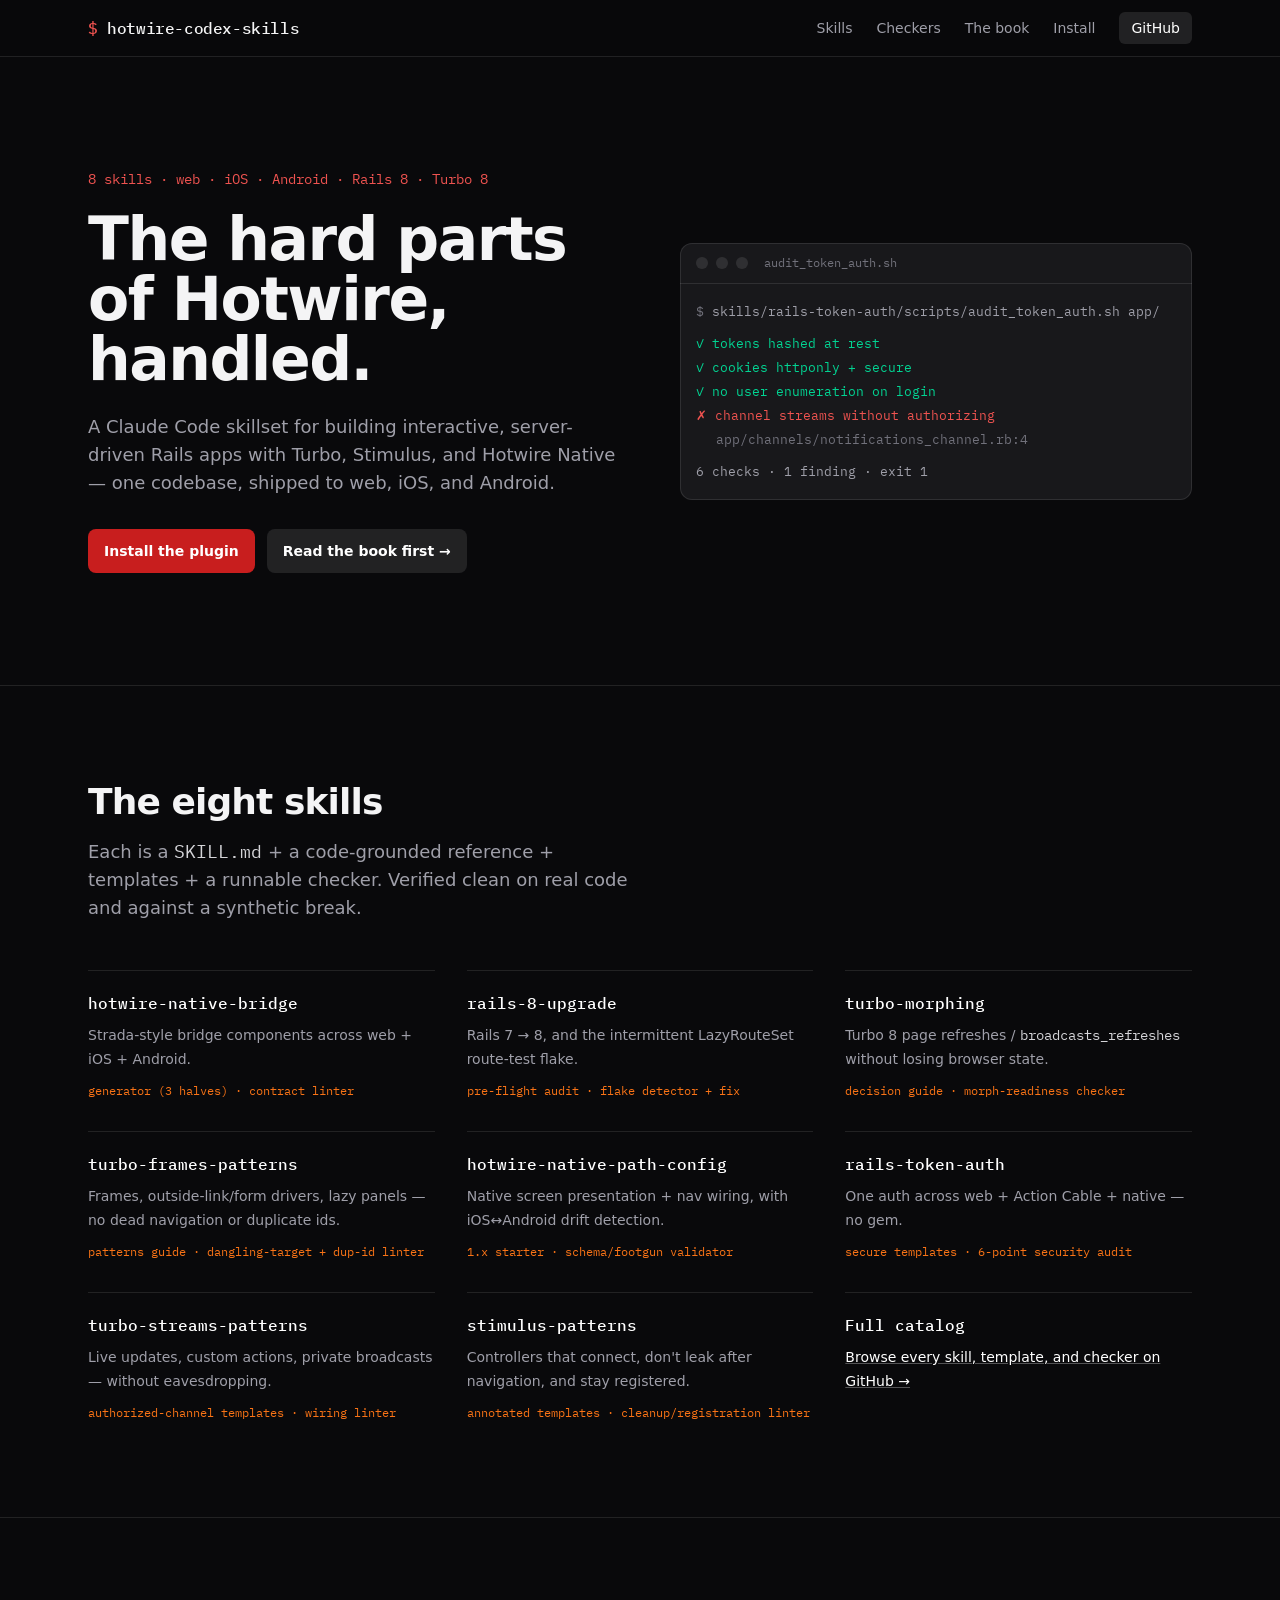
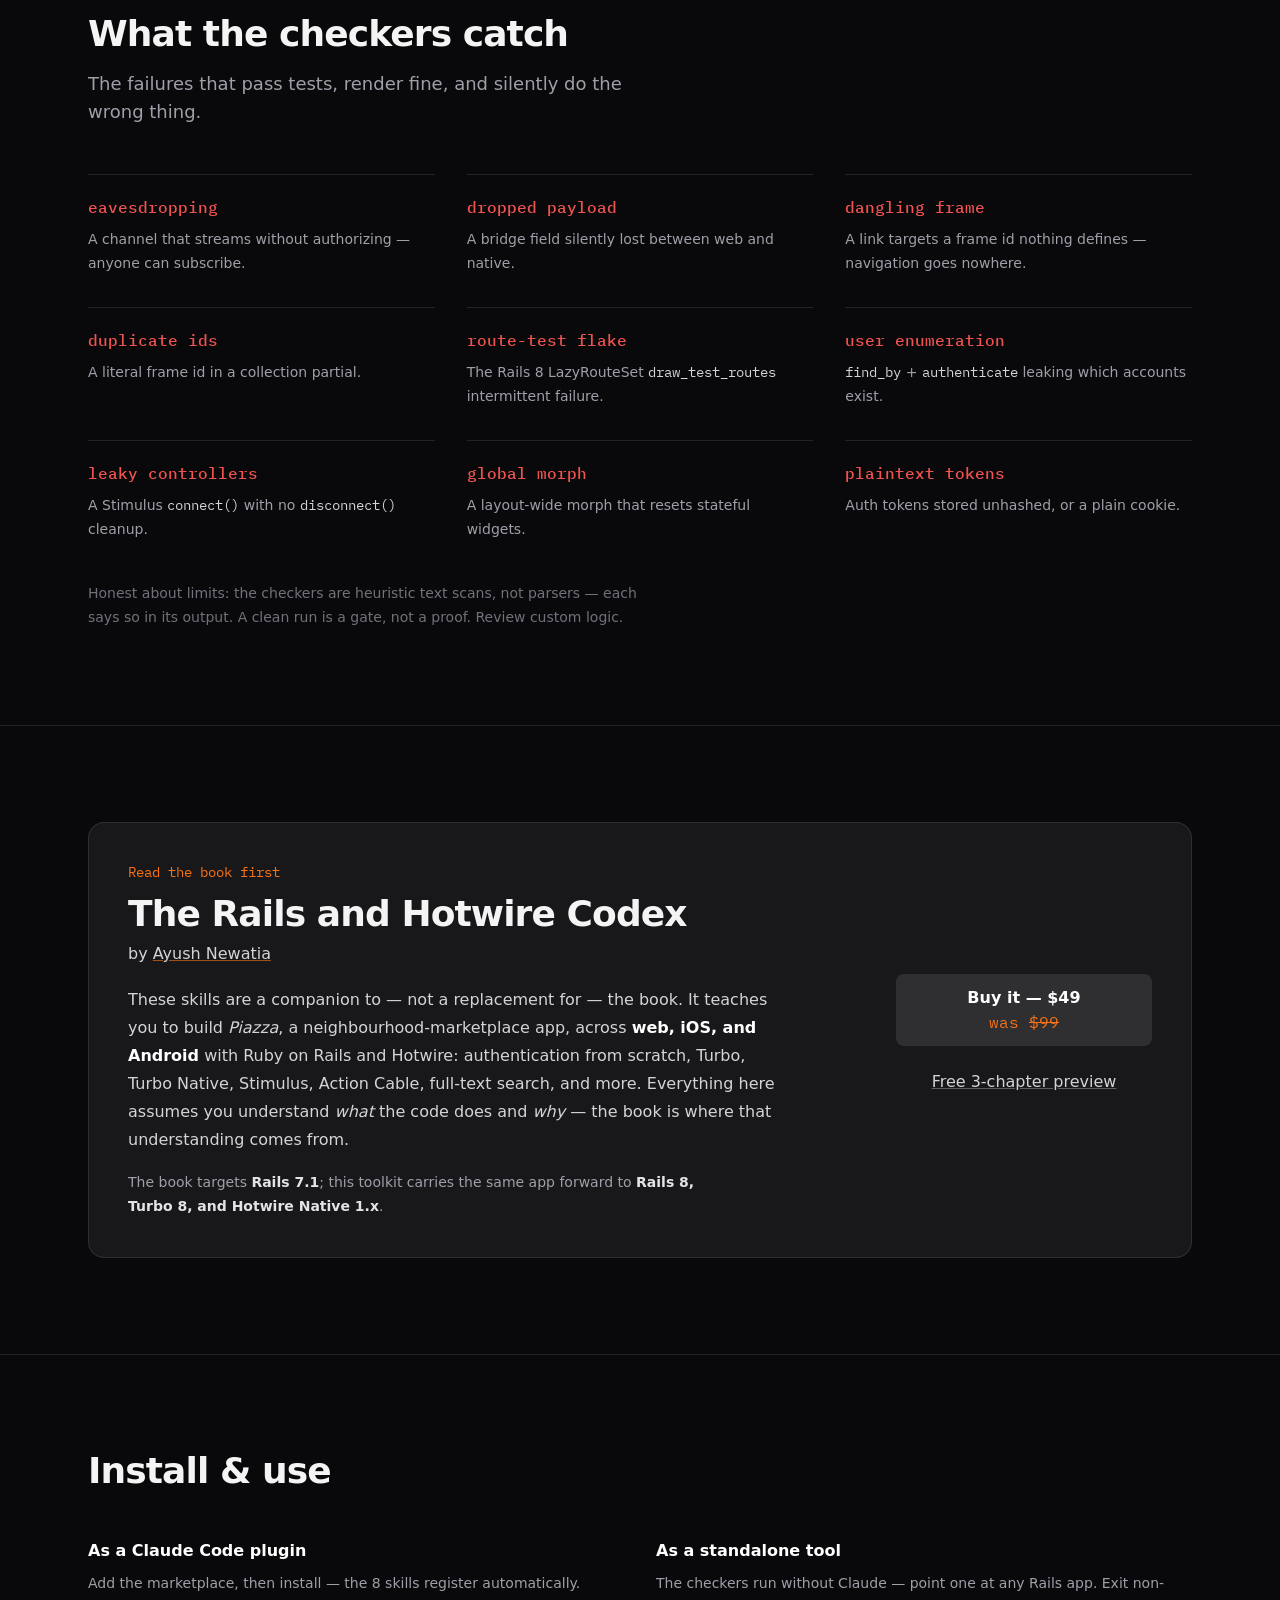
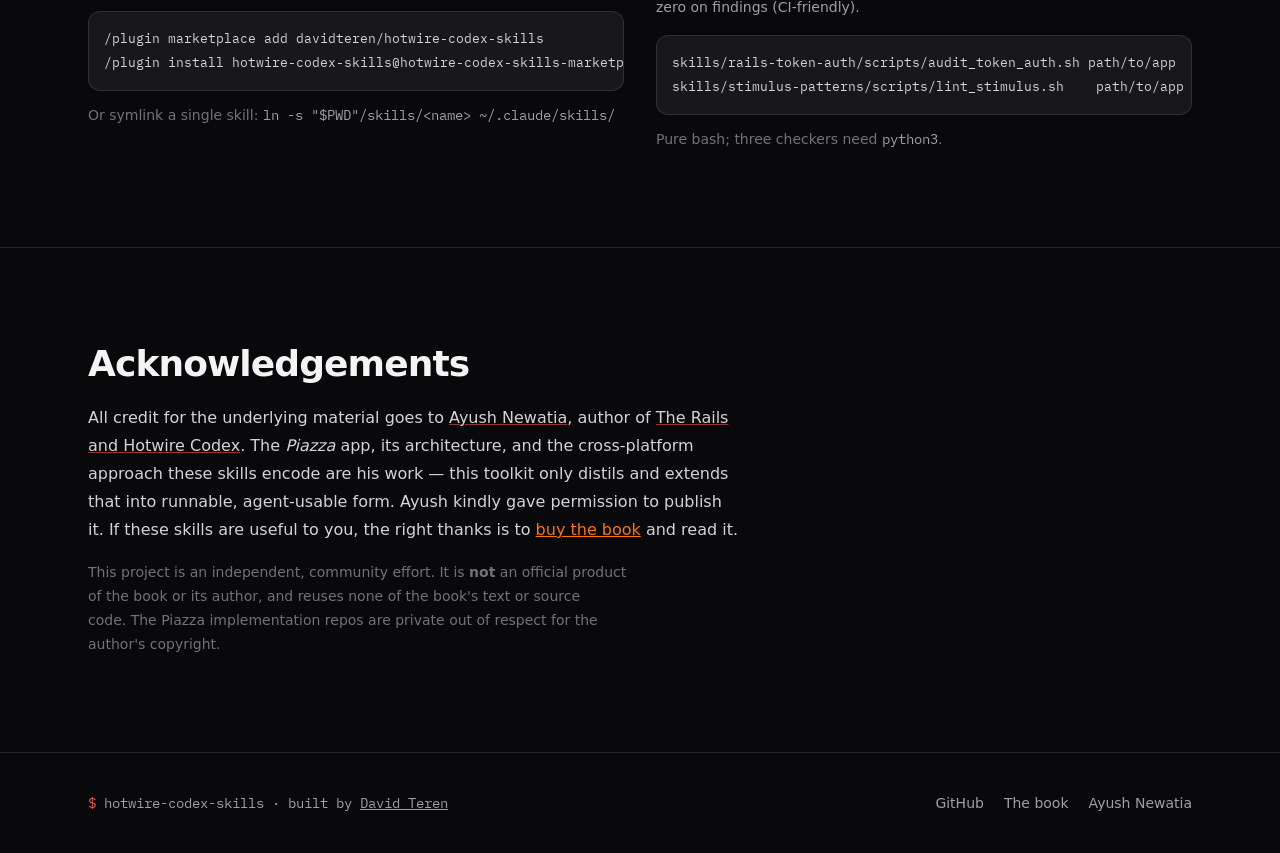
==== commit 2adb3e3b: "feat(site): editorial-terminal redesign — Inter + IBM Plex Mono on zinc, refreshed og.png What: the " ====
--- a/docs/index.html
+++ b/docs/index.html
@@ -24,38 +24,30 @@
   <link rel="stylesheet" href="https://rsms.me/inter/inter.css" />
   <link rel="preconnect" href="https://fonts.googleapis.com" />
   <link rel="preconnect" href="https://fonts.gstatic.com" crossorigin />
-  <link href="https://fonts.googleapis.com/css2?family=IBM+Plex+Mono:wght@400;500;600&family=Mona+Sans:wdth,wght@75..125,200..900&display=swap" rel="stylesheet" />
+  <link href="https://fonts.googleapis.com/css2?family=IBM+Plex+Mono:wght@400;500;600&display=swap" rel="stylesheet" />
 
   <link rel="stylesheet" href="styles.css" />
-  <link rel="icon" href="data:image/svg+xml,%3Csvg xmlns='http://www.w3.org/2000/svg' viewBox='0 0 32 32'%3E%3Crect width='32' height='32' rx='6' fill='%230b0f14'/%3E%3Ctext x='16' y='23' font-family='monospace' font-size='22' font-weight='700' fill='%23EF5350' text-anchor='middle'%3E$%3C/text%3E%3C/svg%3E" />
+  <link rel="icon" href="data:image/svg+xml,%3Csvg xmlns='http://www.w3.org/2000/svg' viewBox='0 0 32 32'%3E%3Crect width='32' height='32' rx='6' fill='%2309090b'/%3E%3Ctext x='16' y='23' font-family='monospace' font-size='22' font-weight='700' fill='%23EF5350' text-anchor='middle'%3E$%3C/text%3E%3C/svg%3E" />
 </head>
-<body class="bg-ink text-slate-100 font-sans antialiased">
-
-<div data-uidotsh-pick="Page design" class="contents">
-
-<!-- ==================================================================== -->
-<!-- OPTION 1 — current design                                            -->
-<!-- ==================================================================== -->
-<div data-uidotsh-option="Gradient hero (current)" class="contents">
+<body class="isolate min-h-dvh bg-zinc-950 text-zinc-100 font-sans antialiased">
 
   <!-- ============ NAV ============ -->
-  <header class="sticky top-0 z-40 backdrop-blur bg-ink/80 border-b border-white/10">
-    <div class="mx-auto max-w-6xl px-5 h-14 flex items-center justify-between">
-      <a href="#top" class="font-mono font-semibold tracking-tight text-slate-100" aria-label="Homepage">
+  <header class="sticky top-0 z-40 backdrop-blur bg-zinc-950/80 border-b border-white/10">
+    <div class="mx-auto max-w-6xl px-6 h-14 flex items-center justify-between">
+      <a href="#top" class="font-mono font-medium tracking-tight text-zinc-100" aria-label="Homepage">
         <span class="text-rails-light">$</span> hotwire-codex-skills
       </a>
-      <!-- desktop nav -->
-      <nav class="hidden sm:flex items-center gap-6 text-sm text-slate-300">
+      <nav class="hidden sm:flex items-center gap-6 text-sm text-zinc-400">
         <a href="#skills" class="hover:text-white">Skills</a>
         <a href="#checkers" class="hover:text-white">Checkers</a>
         <a href="#book" class="hover:text-white">The book</a>
         <a href="#install" class="hover:text-white">Install</a>
-        <a href="https://github.com/davidteren/hotwire-codex-skills" class="rounded-md bg-white/10 hover:bg-white/20 px-3 py-1.5 font-medium text-white">GitHub</a>
+        <a href="https://github.com/davidteren/hotwire-codex-skills" class="rounded-md bg-white/10 hover:bg-white/15 px-3 py-1.5 font-medium text-white focus-visible:outline-2 focus-visible:outline-offset-2 focus-visible:outline-rails-light">GitHub</a>
       </nav>
       <!-- mobile nav: native disclosure, no JS -->
       <details class="sm:hidden relative">
         <summary class="list-none cursor-pointer rounded-md bg-white/10 px-3 py-1.5 text-sm font-medium text-white" aria-label="Menu">Menu</summary>
-        <nav class="absolute right-0 mt-2 w-44 rounded-lg border border-white/10 bg-ink shadow-xl flex flex-col p-2 text-sm text-slate-200">
+        <nav class="absolute right-0 mt-2 w-44 rounded-lg border border-white/10 bg-zinc-950 flex flex-col p-2 text-sm text-zinc-200">
           <a href="#skills" class="rounded px-3 py-2 hover:bg-white/10">Skills</a>
           <a href="#checkers" class="rounded px-3 py-2 hover:bg-white/10">Checkers</a>
           <a href="#book" class="rounded px-3 py-2 hover:bg-white/10">The book</a>
@@ -69,744 +61,237 @@
   <main id="top">
 
     <!-- ============ HERO ============ -->
-    <section class="relative overflow-hidden border-b border-white/10 bg-gradient-to-br from-rails via-rails-dark to-hot">
-      <div class="absolute inset-0 bg-black/30" aria-hidden="true"></div>
-      <div class="relative z-10 mx-auto max-w-5xl px-5 py-24 sm:py-32 text-center text-white">
-        <p class="inline-flex items-center gap-2 rounded-full bg-black/20 px-3 py-1 text-xs font-mono mb-6">
-          8 skills · web · iOS · Android · Rails 8 · Turbo 8
-        </p>
-        <h1 class="text-5xl sm:text-7xl font-extrabold tracking-tight leading-none">
-          The hard parts of Hotwire,<br />handled.
-        </h1>
-        <p class="mt-8 text-xl text-white/90 max-w-2xl mx-auto">
-          A Claude Code skillset for building interactive, server-driven Rails apps with
-          Turbo, Stimulus, and Hotwire&nbsp;Native — one codebase, shipped to web, iOS, and Android.
-        </p>
-        <div class="mt-10 flex flex-wrap gap-3 justify-center">
-          <a href="#install" class="rounded-lg bg-white text-rails hover:bg-slate-100 px-6 py-3 font-semibold shadow-lg">Install the plugin</a>
-          <a href="#book" class="rounded-lg border border-white/70 hover:bg-white/10 px-6 py-3 font-semibold">Read the book first &rarr;</a>
+    <section class="py-20 sm:py-28">
+      <div class="mx-auto max-w-6xl px-6 grid lg:grid-cols-2 gap-8 items-center">
+        <div>
+          <p class="font-mono text-sm text-rails-light">8 skills · web · iOS · Android · Rails 8 · Turbo 8</p>
+          <h1 class="mt-5 text-5xl sm:text-6xl font-semibold tracking-tight text-balance max-w-[24ch]">
+            The hard parts of Hotwire, handled.
+          </h1>
+          <p class="mt-6 text-lg text-zinc-400 text-pretty max-w-[48ch]">
+            A Claude Code skillset for building interactive, server-driven Rails apps with
+            Turbo, Stimulus, and Hotwire&nbsp;Native — one codebase, shipped to web, iOS, and Android.
+          </p>
+          <div class="mt-8 flex flex-wrap gap-3">
+            <a href="#install" class="rounded-lg bg-rails hover:bg-rails-dark px-4 py-3 text-base sm:text-sm font-semibold text-white focus-visible:outline-2 focus-visible:outline-offset-2 focus-visible:outline-rails-light">Install the plugin</a>
+            <a href="#book" class="rounded-lg bg-white/10 hover:bg-white/15 px-4 py-3 text-base sm:text-sm font-semibold text-white focus-visible:outline-2 focus-visible:outline-offset-2 focus-visible:outline-rails-light">Read the book first &rarr;</a>
+          </div>
+        </div>
+        <div class="w-full max-w-lg lg:justify-self-end">
+          <div class="rounded-xl bg-zinc-900 inset-ring inset-ring-white/10">
+            <div class="flex items-center gap-2 border-b border-white/10 px-4 py-3">
+              <span class="size-3 rounded-full bg-white/10"></span>
+              <span class="size-3 rounded-full bg-white/10"></span>
+              <span class="size-3 rounded-full bg-white/10"></span>
+              <p class="ml-2 font-mono text-xs text-zinc-500">audit_token_auth.sh</p>
+            </div>
+            <div class="p-4 font-mono text-[0.8125rem] leading-6 overflow-x-auto">
+              <p class="text-zinc-400"><span class="text-zinc-500">$</span> skills/rails-token-auth/scripts/audit_token_auth.sh app/</p>
+              <p class="mt-2 text-emerald-400">✓ tokens hashed at rest</p>
+              <p class="text-emerald-400">✓ cookies httponly + secure</p>
+              <p class="text-emerald-400">✓ no user enumeration on login</p>
+              <p class="text-rails-light">✗ channel streams without authorizing</p>
+              <p class="text-zinc-500 pl-5">app/channels/notifications_channel.rb:4</p>
+              <p class="mt-2 text-zinc-400">6 checks · 1 finding · exit 1</p>
+            </div>
+          </div>
         </div>
       </div>
     </section>
 
     <!-- ============ SKILLS ============ -->
-    <section id="skills" class="mx-auto max-w-6xl px-5 py-20">
-      <h2 class="text-3xl font-bold tracking-tight">The eight skills</h2>
-      <p class="mt-3 text-slate-400 max-w-2xl">Each is a <code class="font-mono text-slate-300">SKILL.md</code> + a code-grounded reference + templates + a runnable checker. Verified clean on real code and against a synthetic break.</p>
-
-      <div class="mt-10 grid sm:grid-cols-2 lg:grid-cols-3 gap-4">
-        <!-- cards -->
-        <article class="rounded-xl border border-white/10 bg-white/[0.03] p-5">
-          <h3 class="font-mono font-semibold text-white">hotwire-native-bridge</h3>
-          <p class="mt-2 text-sm text-slate-400">Strada-style bridge components across web + iOS + Android.</p>
-          <p class="mt-3 text-xs text-hot font-mono">generator (3 halves) · contract linter</p>
-        </article>
-        <article class="rounded-xl border border-white/10 bg-white/[0.03] p-5">
-          <h3 class="font-mono font-semibold text-white">rails-8-upgrade</h3>
-          <p class="mt-2 text-sm text-slate-400">Rails 7 → 8, and the intermittent LazyRouteSet route-test flake.</p>
-          <p class="mt-3 text-xs text-hot font-mono">pre-flight audit · flake detector + fix</p>
-        </article>
-        <article class="rounded-xl border border-white/10 bg-white/[0.03] p-5">
-          <h3 class="font-mono font-semibold text-white">turbo-morphing</h3>
-          <p class="mt-2 text-sm text-slate-400">Turbo 8 page refreshes / <code class="font-mono">broadcasts_refreshes</code> without losing browser state.</p>
-          <p class="mt-3 text-xs text-hot font-mono">decision guide · morph-readiness checker</p>
-        </article>
-        <article class="rounded-xl border border-white/10 bg-white/[0.03] p-5">
-          <h3 class="font-mono font-semibold text-white">turbo-frames-patterns</h3>
-          <p class="mt-2 text-sm text-slate-400">Frames, outside-link/form drivers, lazy panels — no dead navigation or duplicate ids.</p>
-          <p class="mt-3 text-xs text-hot font-mono">patterns guide · dangling-target + dup-id linter</p>
-        </article>
-        <article class="rounded-xl border border-white/10 bg-white/[0.03] p-5">
-          <h3 class="font-mono font-semibold text-white">hotwire-native-path-config</h3>
-          <p class="mt-2 text-sm text-slate-400">Native screen presentation + nav wiring, with iOS↔Android drift detection.</p>
-          <p class="mt-3 text-xs text-hot font-mono">1.x starter · schema/footgun validator</p>
-        </article>
-        <article class="rounded-xl border border-white/10 bg-white/[0.03] p-5">
-          <h3 class="font-mono font-semibold text-white">rails-token-auth</h3>
-          <p class="mt-2 text-sm text-slate-400">One auth across web + Action Cable + native — no gem.</p>
-          <p class="mt-3 text-xs text-hot font-mono">secure templates · 6-point security audit</p>
-        </article>
-        <article class="rounded-xl border border-white/10 bg-white/[0.03] p-5">
-          <h3 class="font-mono font-semibold text-white">turbo-streams-patterns</h3>
-          <p class="mt-2 text-sm text-slate-400">Live updates, custom actions, private broadcasts — without eavesdropping.</p>
-          <p class="mt-3 text-xs text-hot font-mono">authorized-channel templates · wiring linter</p>
-        </article>
-        <article class="rounded-xl border border-white/10 bg-white/[0.03] p-5">
-          <h3 class="font-mono font-semibold text-white">stimulus-patterns</h3>
-          <p class="mt-2 text-sm text-slate-400">Controllers that connect, don't leak after navigation, and stay registered.</p>
-          <p class="mt-3 text-xs text-hot font-mono">annotated templates · cleanup/registration linter</p>
-        </article>
-        <a href="https://github.com/davidteren/hotwire-codex-skills#the-skills" class="rounded-xl border border-dashed border-white/15 bg-transparent p-5 flex items-center justify-center text-sm text-slate-400 hover:text-white hover:border-white/40 transition">
-          Full catalog on GitHub &rarr;
-        </a>
+    <section id="skills" class="border-t border-white/10 py-16 sm:py-24">
+      <div class="mx-auto max-w-6xl px-6">
+        <h2 class="text-3xl sm:text-4xl font-semibold tracking-tight text-balance max-w-[35ch]">The eight skills</h2>
+        <p class="mt-4 text-lg text-zinc-400 text-pretty max-w-[48ch]">Each is a <code class="font-mono text-zinc-300">SKILL.md</code> + a code-grounded reference + templates + a runnable checker. Verified clean on real code and against a synthetic break.</p>
+
+        <dl class="mt-12 grid sm:grid-cols-2 lg:grid-cols-3 gap-8">
+          <div class="border-t border-white/10 pt-5">
+            <dt class="font-mono font-medium text-white">hotwire-native-bridge</dt>
+            <dd class="mt-2 text-base/7 sm:text-sm/6 text-zinc-400">Strada-style bridge components across web + iOS + Android.</dd>
+            <dd class="mt-3 font-mono text-xs text-hot">generator (3 halves) · contract linter</dd>
+          </div>
+          <div class="border-t border-white/10 pt-5">
+            <dt class="font-mono font-medium text-white">rails-8-upgrade</dt>
+            <dd class="mt-2 text-base/7 sm:text-sm/6 text-zinc-400">Rails 7 → 8, and the intermittent LazyRouteSet route-test flake.</dd>
+            <dd class="mt-3 font-mono text-xs text-hot">pre-flight audit · flake detector + fix</dd>
+          </div>
+          <div class="border-t border-white/10 pt-5">
+            <dt class="font-mono font-medium text-white">turbo-morphing</dt>
+            <dd class="mt-2 text-base/7 sm:text-sm/6 text-zinc-400">Turbo 8 page refreshes / <code class="font-mono text-zinc-300">broadcasts_refreshes</code> without losing browser state.</dd>
+            <dd class="mt-3 font-mono text-xs text-hot">decision guide · morph-readiness checker</dd>
+          </div>
+          <div class="border-t border-white/10 pt-5">
+            <dt class="font-mono font-medium text-white">turbo-frames-patterns</dt>
+            <dd class="mt-2 text-base/7 sm:text-sm/6 text-zinc-400">Frames, outside-link/form drivers, lazy panels — no dead navigation or duplicate ids.</dd>
+            <dd class="mt-3 font-mono text-xs text-hot">patterns guide · dangling-target + dup-id linter</dd>
+          </div>
+          <div class="border-t border-white/10 pt-5">
+            <dt class="font-mono font-medium text-white">hotwire-native-path-config</dt>
+            <dd class="mt-2 text-base/7 sm:text-sm/6 text-zinc-400">Native screen presentation + nav wiring, with iOS↔Android drift detection.</dd>
+            <dd class="mt-3 font-mono text-xs text-hot">1.x starter · schema/footgun validator</dd>
+          </div>
+          <div class="border-t border-white/10 pt-5">
+            <dt class="font-mono font-medium text-white">rails-token-auth</dt>
+            <dd class="mt-2 text-base/7 sm:text-sm/6 text-zinc-400">One auth across web + Action Cable + native — no gem.</dd>
+            <dd class="mt-3 font-mono text-xs text-hot">secure templates · 6-point security audit</dd>
+          </div>
+          <div class="border-t border-white/10 pt-5">
+            <dt class="font-mono font-medium text-white">turbo-streams-patterns</dt>
+            <dd class="mt-2 text-base/7 sm:text-sm/6 text-zinc-400">Live updates, custom actions, private broadcasts — without eavesdropping.</dd>
+            <dd class="mt-3 font-mono text-xs text-hot">authorized-channel templates · wiring linter</dd>
+          </div>
+          <div class="border-t border-white/10 pt-5">
+            <dt class="font-mono font-medium text-white">stimulus-patterns</dt>
+            <dd class="mt-2 text-base/7 sm:text-sm/6 text-zinc-400">Controllers that connect, don't leak after navigation, and stay registered.</dd>
+            <dd class="mt-3 font-mono text-xs text-hot">annotated templates · cleanup/registration linter</dd>
+          </div>
+          <div class="border-t border-white/10 pt-5">
+            <dt class="font-mono font-medium text-white">Full catalog</dt>
+            <dd class="mt-2 text-base/7 sm:text-sm/6 text-zinc-400"><a href="https://github.com/davidteren/hotwire-codex-skills#the-skills" class="text-white underline decoration-white/30 hover:decoration-white">Browse every skill, template, and checker on GitHub &rarr;</a></dd>
+          </div>
+        </dl>
       </div>
     </section>
 
     <!-- ============ CHECKERS ============ -->
-    <section id="checkers" class="border-y border-white/10 bg-slate950/50">
-      <div class="mx-auto max-w-6xl px-5 py-20">
-        <h2 class="text-3xl font-bold tracking-tight">What the checkers catch</h2>
-        <p class="mt-3 text-slate-400 max-w-2xl">The failures that pass tests, render fine, and silently do the wrong thing.</p>
-        <div class="mt-10 grid sm:grid-cols-2 lg:grid-cols-3 gap-4 text-sm">
-          <div class="rounded-lg border border-white/10 p-4"><span class="text-rails-light font-mono">eavesdropping</span><p class="mt-1 text-slate-400">a channel that streams without authorizing — anyone can subscribe.</p></div>
-          <div class="rounded-lg border border-white/10 p-4"><span class="text-rails-light font-mono">dropped payload</span><p class="mt-1 text-slate-400">a bridge field silently lost between web and native.</p></div>
-          <div class="rounded-lg border border-white/10 p-4"><span class="text-rails-light font-mono">dangling frame</span><p class="mt-1 text-slate-400">a link targets a frame id nothing defines — navigation goes nowhere.</p></div>
-          <div class="rounded-lg border border-white/10 p-4"><span class="text-rails-light font-mono">duplicate ids</span><p class="mt-1 text-slate-400">a literal frame id in a collection partial.</p></div>
-          <div class="rounded-lg border border-white/10 p-4"><span class="text-rails-light font-mono">route-test flake</span><p class="mt-1 text-slate-400">the Rails 8 LazyRouteSet <code class="font-mono">draw_test_routes</code> intermittent failure.</p></div>
-          <div class="rounded-lg border border-white/10 p-4"><span class="text-rails-light font-mono">user enumeration</span><p class="mt-1 text-slate-400"><code class="font-mono">find_by</code> + <code class="font-mono">authenticate</code> leaking which accounts exist.</p></div>
-          <div class="rounded-lg border border-white/10 p-4"><span class="text-rails-light font-mono">leaky controllers</span><p class="mt-1 text-slate-400">a Stimulus <code class="font-mono">connect()</code> with no <code class="font-mono">disconnect()</code> cleanup.</p></div>
-          <div class="rounded-lg border border-white/10 p-4"><span class="text-rails-light font-mono">global morph</span><p class="mt-1 text-slate-400">a layout-wide morph that resets stateful widgets.</p></div>
-          <div class="rounded-lg border border-white/10 p-4"><span class="text-rails-light font-mono">plaintext tokens</span><p class="mt-1 text-slate-400">auth tokens stored unhashed, or a plain cookie.</p></div>
-        </div>
-        <p class="mt-8 text-xs text-slate-400 max-w-2xl">Honest about limits: the checkers are heuristic text scans, not parsers — each says so in its output. A clean run is a gate, not a proof. Review custom logic.</p>
+    <section id="checkers" class="border-t border-white/10 py-16 sm:py-24">
+      <div class="mx-auto max-w-6xl px-6">
+        <h2 class="text-3xl sm:text-4xl font-semibold tracking-tight text-balance max-w-[35ch]">What the checkers catch</h2>
+        <p class="mt-4 text-lg text-zinc-400 text-pretty max-w-[48ch]">The failures that pass tests, render fine, and silently do the wrong thing.</p>
+
+        <dl class="mt-12 grid sm:grid-cols-2 lg:grid-cols-3 gap-8">
+          <div class="border-t border-white/10 pt-5">
+            <dt class="font-mono font-medium text-rails-light">eavesdropping</dt>
+            <dd class="mt-2 text-base/7 sm:text-sm/6 text-zinc-400">A channel that streams without authorizing — anyone can subscribe.</dd>
+          </div>
+          <div class="border-t border-white/10 pt-5">
+            <dt class="font-mono font-medium text-rails-light">dropped payload</dt>
+            <dd class="mt-2 text-base/7 sm:text-sm/6 text-zinc-400">A bridge field silently lost between web and native.</dd>
+          </div>
+          <div class="border-t border-white/10 pt-5">
+            <dt class="font-mono font-medium text-rails-light">dangling frame</dt>
+            <dd class="mt-2 text-base/7 sm:text-sm/6 text-zinc-400">A link targets a frame id nothing defines — navigation goes nowhere.</dd>
+          </div>
+          <div class="border-t border-white/10 pt-5">
+            <dt class="font-mono font-medium text-rails-light">duplicate ids</dt>
+            <dd class="mt-2 text-base/7 sm:text-sm/6 text-zinc-400">A literal frame id in a collection partial.</dd>
+          </div>
+          <div class="border-t border-white/10 pt-5">
+            <dt class="font-mono font-medium text-rails-light">route-test flake</dt>
+            <dd class="mt-2 text-base/7 sm:text-sm/6 text-zinc-400">The Rails 8 LazyRouteSet <code class="font-mono text-zinc-300">draw_test_routes</code> intermittent failure.</dd>
+          </div>
+          <div class="border-t border-white/10 pt-5">
+            <dt class="font-mono font-medium text-rails-light">user enumeration</dt>
+            <dd class="mt-2 text-base/7 sm:text-sm/6 text-zinc-400"><code class="font-mono text-zinc-300">find_by</code> + <code class="font-mono text-zinc-300">authenticate</code> leaking which accounts exist.</dd>
+          </div>
+          <div class="border-t border-white/10 pt-5">
+            <dt class="font-mono font-medium text-rails-light">leaky controllers</dt>
+            <dd class="mt-2 text-base/7 sm:text-sm/6 text-zinc-400">A Stimulus <code class="font-mono text-zinc-300">connect()</code> with no <code class="font-mono text-zinc-300">disconnect()</code> cleanup.</dd>
+          </div>
+          <div class="border-t border-white/10 pt-5">
+            <dt class="font-mono font-medium text-rails-light">global morph</dt>
+            <dd class="mt-2 text-base/7 sm:text-sm/6 text-zinc-400">A layout-wide morph that resets stateful widgets.</dd>
+          </div>
+          <div class="border-t border-white/10 pt-5">
+            <dt class="font-mono font-medium text-rails-light">plaintext tokens</dt>
+            <dd class="mt-2 text-base/7 sm:text-sm/6 text-zinc-400">Auth tokens stored unhashed, or a plain cookie.</dd>
+          </div>
+        </dl>
+        <p class="mt-10 text-base/7 sm:text-sm/6 text-zinc-500 max-w-[64ch]">Honest about limits: the checkers are heuristic text scans, not parsers — each says so in its output. A clean run is a gate, not a proof. Review custom logic.</p>
       </div>
     </section>
 
     <!-- ============ BOOK CREDIT ============ -->
-    <section id="book" class="mx-auto max-w-6xl px-5 py-20">
-      <div class="rounded-2xl border border-hot/30 bg-gradient-to-br from-hot/10 via-transparent to-rails/10 p-8 sm:p-12">
-        <div class="grid lg:grid-cols-[1fr_auto] gap-10 items-center">
-          <div>
-            <p class="font-mono text-sm text-hot">Read the book first</p>
-            <h2 class="mt-3 text-3xl font-bold tracking-tight">The Rails and Hotwire Codex</h2>
-            <p class="mt-2 text-slate-300">by <a href="https://radioactivetoy.tech" class="underline decoration-hot/60 hover:decoration-hot">Ayush Newatia</a></p>
-            <p class="mt-5 text-slate-300 max-w-2xl">
-              These skills are a companion to — not a replacement for — the book. It teaches you to build
-              <em>Piazza</em>, a neighbourhood-marketplace app, across <strong class="text-white">web, iOS, and Android</strong>
-              with Ruby on Rails and Hotwire: authentication from scratch, Turbo, Turbo Native, Stimulus,
-              Action Cable, full-text search, and more. Everything here assumes you understand <em>what</em> the
-              code does and <em>why</em> — the book is where that understanding comes from.
-            </p>
-            <p class="mt-4 text-sm text-slate-400 max-w-2xl">
-              The book targets <strong class="text-slate-200">Rails 7.1</strong>; this toolkit carries the same app
-              forward to <strong class="text-slate-200">Rails 8, Turbo 8, and Hotwire Native 1.x</strong>.
-            </p>
-          </div>
-          <div class="flex flex-col gap-3 lg:w-64">
-            <a href="https://ayushn21.gumroad.com/l/railshotwirecodex" class="rounded-lg bg-hot hover:bg-orange-600 px-6 py-4 text-center font-bold text-ink text-lg shadow-lg shadow-hot/30">
-              Buy it — $49
-              <span class="block text-xs font-normal text-ink line-through">was $99</span>
-            </a>
-            <a href="https://railsandhotwirecodex.com/" class="rounded-lg border border-white/20 hover:bg-white/5 px-6 py-3 text-center font-medium text-white">
-              Free 3-chapter preview
-            </a>
+    <section id="book" class="border-t border-white/10 py-16 sm:py-24">
+      <div class="mx-auto max-w-6xl px-6">
+        <div class="rounded-2xl bg-zinc-900 inset-ring inset-ring-white/10 p-6 sm:p-10">
+          <div class="grid lg:grid-cols-[1fr_auto] gap-8 items-center">
+            <div>
+              <p class="font-mono text-sm text-hot">Read the book first</p>
+              <h2 class="mt-3 text-3xl sm:text-4xl font-semibold tracking-tight text-balance max-w-[35ch]">The Rails and Hotwire Codex</h2>
+              <p class="mt-2 text-zinc-300">by <a href="https://radioactivetoy.tech" class="underline decoration-hot/60 hover:decoration-hot">Ayush Newatia</a></p>
+              <p class="mt-5 text-base/7 text-zinc-300 text-pretty max-w-[64ch]">
+                These skills are a companion to — not a replacement for — the book. It teaches you to build
+                <em>Piazza</em>, a neighbourhood-marketplace app, across <strong class="text-white">web, iOS, and Android</strong>
+                with Ruby on Rails and Hotwire: authentication from scratch, Turbo, Turbo Native, Stimulus,
+                Action Cable, full-text search, and more. Everything here assumes you understand <em>what</em> the
+                code does and <em>why</em> — the book is where that understanding comes from.
+              </p>
+              <p class="mt-4 text-base/7 sm:text-sm/6 text-zinc-400 text-pretty max-w-[64ch]">
+                The book targets <strong class="text-zinc-200">Rails 7.1</strong>; this toolkit carries the same app
+                forward to <strong class="text-zinc-200">Rails 8, Turbo 8, and Hotwire Native 1.x</strong>.
+              </p>
+            </div>
+            <div class="flex flex-col gap-3 lg:w-64">
+              <a href="https://ayushn21.gumroad.com/l/railshotwirecodex" class="rounded-lg bg-white/10 hover:bg-white/15 px-4 py-3 text-center font-semibold text-white focus-visible:outline-2 focus-visible:outline-offset-2 focus-visible:outline-rails-light">
+                Buy it — $49
+                <span class="block font-mono font-normal text-hot">was <s>$99</s></span>
+              </a>
+              <a href="https://railsandhotwirecodex.com/" class="rounded-lg px-4 py-3 text-center font-medium text-zinc-300 hover:text-white underline decoration-white/30 hover:decoration-white">
+                Free 3-chapter preview
+              </a>
+            </div>
           </div>
         </div>
       </div>
     </section>
 
     <!-- ============ INSTALL ============ -->
-    <section id="install" class="border-y border-white/10 bg-slate950/50">
-      <div class="mx-auto max-w-6xl px-5 py-20">
-        <h2 class="text-3xl font-bold tracking-tight">Install &amp; use</h2>
-        <div class="mt-10 grid lg:grid-cols-2 gap-8">
+    <section id="install" class="border-t border-white/10 py-16 sm:py-24">
+      <div class="mx-auto max-w-6xl px-6">
+        <h2 class="text-3xl sm:text-4xl font-semibold tracking-tight text-balance max-w-[35ch]">Install &amp; use</h2>
+        <div class="mt-12 grid lg:grid-cols-2 gap-8">
           <div>
             <h3 class="font-semibold text-white">As a Claude Code plugin</h3>
-            <p class="mt-2 text-sm text-slate-400">Add the marketplace, then install — the 8 skills register automatically.</p>
-            <pre class="mt-4 rounded-lg border border-white/10 bg-ink p-4 text-[13px] font-mono text-slate-300 overflow-x-auto">/plugin marketplace add davidteren/hotwire-codex-skills
+            <p class="mt-2 text-base/7 sm:text-sm/6 text-zinc-400">Add the marketplace, then install — the 8 skills register automatically.</p>
+            <pre class="mt-4 rounded-xl bg-zinc-900 inset-ring inset-ring-white/10 p-4 text-[0.8125rem] leading-6 font-mono text-zinc-300 overflow-x-auto">/plugin marketplace add davidteren/hotwire-codex-skills
 /plugin install hotwire-codex-skills@hotwire-codex-skills-marketplace</pre>
-            <p class="mt-3 text-xs text-slate-400">Or symlink a single skill: <code class="font-mono">ln -s "$PWD"/skills/&lt;name&gt; ~/.claude/skills/</code></p>
+            <p class="mt-3 text-base/7 sm:text-sm/6 text-zinc-500">Or symlink a single skill: <code class="font-mono text-zinc-400">ln -s "$PWD"/skills/&lt;name&gt; ~/.claude/skills/</code></p>
           </div>
           <div>
             <h3 class="font-semibold text-white">As a standalone tool</h3>
-            <p class="mt-2 text-sm text-slate-400">The checkers run without Claude — point one at any Rails app. Exit non-zero on findings (CI-friendly).</p>
-            <pre class="mt-4 rounded-lg border border-white/10 bg-ink p-4 text-[13px] font-mono text-slate-300 overflow-x-auto">skills/rails-token-auth/scripts/audit_token_auth.sh path/to/app
+            <p class="mt-2 text-base/7 sm:text-sm/6 text-zinc-400">The checkers run without Claude — point one at any Rails app. Exit non-zero on findings (CI-friendly).</p>
+            <pre class="mt-4 rounded-xl bg-zinc-900 inset-ring inset-ring-white/10 p-4 text-[0.8125rem] leading-6 font-mono text-zinc-300 overflow-x-auto">skills/rails-token-auth/scripts/audit_token_auth.sh path/to/app
 skills/stimulus-patterns/scripts/lint_stimulus.sh    path/to/app</pre>
-            <p class="mt-3 text-xs text-slate-400">Pure bash; three checkers need <code class="font-mono">python3</code>.</p>
+            <p class="mt-3 text-base/7 sm:text-sm/6 text-zinc-500">Pure bash; three checkers need <code class="font-mono text-zinc-400">python3</code>.</p>
           </div>
         </div>
       </div>
     </section>
 
     <!-- ============ ACKNOWLEDGEMENTS ============ -->
-    <section class="mx-auto max-w-6xl px-5 py-20">
-      <h2 class="text-3xl font-bold tracking-tight">Acknowledgements</h2>
-      <p class="mt-4 text-slate-300 max-w-3xl">
-        All credit for the underlying material goes to
-        <a href="https://radioactivetoy.tech" class="underline decoration-rails/60 hover:decoration-rails">Ayush Newatia</a>,
-        author of <a href="https://railsandhotwirecodex.com/" class="underline decoration-rails/60 hover:decoration-rails">The Rails and Hotwire Codex</a>.
-        The <em>Piazza</em> app, its architecture, and the cross-platform approach these skills encode are his work —
-        this toolkit only distils and extends that into runnable, agent-usable form. Ayush kindly gave permission to
-        publish it. If these skills are useful to you, the right thanks is to
-        <a href="https://ayushn21.gumroad.com/l/railshotwirecodex" class="text-hot underline">buy the book</a> and read it.
-      </p>
-      <p class="mt-4 text-sm text-slate-400 max-w-3xl">
-        This project is an independent, community effort. It is <strong>not</strong> an official product of the book or
-        its author, and reuses none of the book's text or source code. The Piazza implementation repos are private out
-        of respect for the author's copyright.
-      </p>
+    <section class="border-t border-white/10 py-16 sm:py-24">
+      <div class="mx-auto max-w-6xl px-6">
+        <h2 class="text-3xl sm:text-4xl font-semibold tracking-tight text-balance max-w-[35ch]">Acknowledgements</h2>
+        <p class="mt-5 text-base/7 text-zinc-300 text-pretty max-w-[64ch]">
+          All credit for the underlying material goes to
+          <a href="https://radioactivetoy.tech" class="underline decoration-rails-light/60 hover:decoration-rails-light">Ayush Newatia</a>,
+          author of <a href="https://railsandhotwirecodex.com/" class="underline decoration-rails-light/60 hover:decoration-rails-light">The Rails and Hotwire Codex</a>.
+          The <em>Piazza</em> app, its architecture, and the cross-platform approach these skills encode are his work —
+          this toolkit only distils and extends that into runnable, agent-usable form. Ayush kindly gave permission to
+          publish it. If these skills are useful to you, the right thanks is to
+          <a href="https://ayushn21.gumroad.com/l/railshotwirecodex" class="text-hot underline">buy the book</a> and read it.
+        </p>
+        <p class="mt-4 text-base/7 sm:text-sm/6 text-zinc-500 text-pretty max-w-[64ch]">
+          This project is an independent, community effort. It is <strong>not</strong> an official product of the book or
+          its author, and reuses none of the book's text or source code. The Piazza implementation repos are private out
+          of respect for the author's copyright.
+        </p>
+      </div>
     </section>
   </main>
 
   <!-- ============ FOOTER ============ -->
   <footer class="border-t border-white/10">
-    <div class="mx-auto max-w-6xl px-5 py-10 flex flex-col sm:flex-row justify-between gap-4 text-sm text-slate-400">
-      <p class="font-mono"><span class="text-rails">$</span> hotwire-codex-skills · built by <a href="https://github.com/davidteren" class="hover:text-white underline">David Teren</a></p>
+    <div class="mx-auto max-w-6xl px-6 py-10 flex flex-col sm:flex-row justify-between gap-4 text-sm text-zinc-400">
+      <p class="font-mono"><span class="text-rails-light">$</span> hotwire-codex-skills · built by <a href="https://github.com/davidteren" class="font-normal hover:text-white underline">David Teren</a></p>
       <div class="flex gap-5">
-        <a href="https://github.com/davidteren/hotwire-codex-skills" class="hover:text-white">GitHub</a>
-        <a href="https://railsandhotwirecodex.com/" class="hover:text-white">The book</a>
-        <a href="https://radioactivetoy.tech" class="hover:text-white">Ayush Newatia</a>
+        <a href="https://github.com/davidteren/hotwire-codex-skills" class="font-normal hover:text-white">GitHub</a>
+        <a href="https://railsandhotwirecodex.com/" class="font-normal hover:text-white">The book</a>
+        <a href="https://radioactivetoy.tech" class="font-normal hover:text-white">Ayush Newatia</a>
       </div>
     </div>
   </footer>
-
-</div>
-
-<!-- ==================================================================== -->
-<!-- OPTION 2 — Editorial terminal                                        -->
-<!-- ==================================================================== -->
-<div data-uidotsh-option="Editorial terminal" class="contents" hidden>
-  <div class="isolate min-h-dvh bg-zinc-950 text-zinc-100 font-inter">
-
-    <header class="sticky top-0 z-40 backdrop-blur bg-zinc-950/80 border-b border-white/10">
-      <div class="mx-auto max-w-6xl px-6 h-14 flex items-center justify-between">
-        <a href="#top-b" class="font-plex font-medium tracking-tight text-zinc-100" aria-label="Homepage">
-          <span class="text-rails-light">$</span> hotwire-codex-skills
-        </a>
-        <nav class="hidden sm:flex items-center gap-6 text-sm text-zinc-400">
-          <a href="#skills-b" class="hover:text-white">Skills</a>
-          <a href="#checkers-b" class="hover:text-white">Checkers</a>
-          <a href="#book-b" class="hover:text-white">The book</a>
-          <a href="#install-b" class="hover:text-white">Install</a>
-          <a href="https://github.com/davidteren/hotwire-codex-skills" class="rounded-md bg-white/10 hover:bg-white/15 px-3 py-1.5 font-medium text-white focus-visible:outline-2 focus-visible:outline-offset-2 focus-visible:outline-rails-light">GitHub</a>
-        </nav>
-        <details class="sm:hidden relative">
-          <summary class="list-none cursor-pointer rounded-md bg-white/10 px-3 py-1.5 text-sm font-medium text-white" aria-label="Menu">Menu</summary>
-          <nav class="absolute right-0 mt-2 w-44 rounded-lg border border-white/10 bg-zinc-950 flex flex-col p-2 text-sm text-zinc-200">
-            <a href="#skills-b" class="rounded px-3 py-2 hover:bg-white/10">Skills</a>
-            <a href="#checkers-b" class="rounded px-3 py-2 hover:bg-white/10">Checkers</a>
-            <a href="#book-b" class="rounded px-3 py-2 hover:bg-white/10">The book</a>
-            <a href="#install-b" class="rounded px-3 py-2 hover:bg-white/10">Install</a>
-            <a href="https://github.com/davidteren/hotwire-codex-skills" class="rounded px-3 py-2 hover:bg-white/10 font-medium">GitHub</a>
-          </nav>
-        </details>
-      </div>
-    </header>
-
-    <main id="top-b">
-
-      <!-- HERO -->
-      <section class="py-20 sm:py-28">
-        <div class="mx-auto max-w-6xl px-6 grid lg:grid-cols-2 gap-8 items-center">
-          <div>
-            <p class="font-plex text-sm text-rails-light">8 skills · web · iOS · Android · Rails 8 · Turbo 8</p>
-            <h1 class="mt-5 text-5xl sm:text-6xl font-semibold tracking-tight text-balance max-w-[24ch]">
-              The hard parts of Hotwire, handled.
-            </h1>
-            <p class="mt-6 text-lg text-zinc-400 text-pretty max-w-[48ch]">
-              A Claude Code skillset for building interactive, server-driven Rails apps with
-              Turbo, Stimulus, and Hotwire&nbsp;Native — one codebase, shipped to web, iOS, and Android.
-            </p>
-            <div class="mt-8 flex flex-wrap gap-3">
-              <a href="#install-b" class="rounded-lg bg-rails hover:bg-rails-dark px-4 py-3 text-base sm:text-sm font-semibold text-white focus-visible:outline-2 focus-visible:outline-offset-2 focus-visible:outline-rails-light">Install the plugin</a>
-              <a href="#book-b" class="rounded-lg bg-white/10 hover:bg-white/15 px-4 py-3 text-base sm:text-sm font-semibold text-white focus-visible:outline-2 focus-visible:outline-offset-2 focus-visible:outline-rails-light">Read the book first &rarr;</a>
-            </div>
-          </div>
-          <div class="w-full max-w-lg lg:justify-self-end">
-            <div class="rounded-xl bg-zinc-900 inset-ring inset-ring-white/10">
-              <div class="flex items-center gap-2 border-b border-white/10 px-4 py-3">
-                <span class="size-3 rounded-full bg-white/10"></span>
-                <span class="size-3 rounded-full bg-white/10"></span>
-                <span class="size-3 rounded-full bg-white/10"></span>
-                <p class="ml-2 font-plex text-xs text-zinc-500">audit_token_auth.sh</p>
-              </div>
-              <div class="p-4 font-plex text-[0.8125rem] leading-6 overflow-x-auto">
-                <p class="text-zinc-400"><span class="text-zinc-500">$</span> skills/rails-token-auth/scripts/audit_token_auth.sh app/</p>
-                <p class="mt-2 text-emerald-400">✓ tokens hashed at rest</p>
-                <p class="text-emerald-400">✓ cookies httponly + secure</p>
-                <p class="text-emerald-400">✓ no user enumeration on login</p>
-                <p class="text-rails-light">✗ channel streams without authorizing</p>
-                <p class="text-zinc-500 pl-5">app/channels/notifications_channel.rb:4</p>
-                <p class="mt-2 text-zinc-400">6 checks · 1 finding · exit 1</p>
-              </div>
-            </div>
-          </div>
-        </div>
-      </section>
-
-      <!-- SKILLS -->
-      <section id="skills-b" class="border-t border-white/10 py-16 sm:py-24">
-        <div class="mx-auto max-w-6xl px-6">
-          <h2 class="text-3xl sm:text-4xl font-semibold tracking-tight text-balance max-w-[35ch]">The eight skills</h2>
-          <p class="mt-4 text-lg text-zinc-400 text-pretty max-w-[48ch]">Each is a <code class="font-plex text-zinc-300">SKILL.md</code> + a code-grounded reference + templates + a runnable checker. Verified clean on real code and against a synthetic break.</p>
-
-          <dl class="mt-12 grid sm:grid-cols-2 lg:grid-cols-3 gap-8">
-            <div class="border-t border-white/10 pt-5">
-              <dt class="font-plex font-medium text-white">hotwire-native-bridge</dt>
-              <dd class="mt-2 text-base/7 sm:text-sm/6 text-zinc-400">Strada-style bridge components across web + iOS + Android.</dd>
-              <dd class="mt-3 font-plex text-xs text-hot">generator (3 halves) · contract linter</dd>
-            </div>
-            <div class="border-t border-white/10 pt-5">
-              <dt class="font-plex font-medium text-white">rails-8-upgrade</dt>
-              <dd class="mt-2 text-base/7 sm:text-sm/6 text-zinc-400">Rails 7 → 8, and the intermittent LazyRouteSet route-test flake.</dd>
-              <dd class="mt-3 font-plex text-xs text-hot">pre-flight audit · flake detector + fix</dd>
-            </div>
-            <div class="border-t border-white/10 pt-5">
-              <dt class="font-plex font-medium text-white">turbo-morphing</dt>
-              <dd class="mt-2 text-base/7 sm:text-sm/6 text-zinc-400">Turbo 8 page refreshes / <code class="font-plex text-zinc-300">broadcasts_refreshes</code> without losing browser state.</dd>
-              <dd class="mt-3 font-plex text-xs text-hot">decision guide · morph-readiness checker</dd>
-            </div>
-            <div class="border-t border-white/10 pt-5">
-              <dt class="font-plex font-medium text-white">turbo-frames-patterns</dt>
-              <dd class="mt-2 text-base/7 sm:text-sm/6 text-zinc-400">Frames, outside-link/form drivers, lazy panels — no dead navigation or duplicate ids.</dd>
-              <dd class="mt-3 font-plex text-xs text-hot">patterns guide · dangling-target + dup-id linter</dd>
-            </div>
-            <div class="border-t border-white/10 pt-5">
-              <dt class="font-plex font-medium text-white">hotwire-native-path-config</dt>
-              <dd class="mt-2 text-base/7 sm:text-sm/6 text-zinc-400">Native screen presentation + nav wiring, with iOS↔Android drift detection.</dd>
-              <dd class="mt-3 font-plex text-xs text-hot">1.x starter · schema/footgun validator</dd>
-            </div>
-            <div class="border-t border-white/10 pt-5">
-              <dt class="font-plex font-medium text-white">rails-token-auth</dt>
-              <dd class="mt-2 text-base/7 sm:text-sm/6 text-zinc-400">One auth across web + Action Cable + native — no gem.</dd>
-              <dd class="mt-3 font-plex text-xs text-hot">secure templates · 6-point security audit</dd>
-            </div>
-            <div class="border-t border-white/10 pt-5">
-              <dt class="font-plex font-medium text-white">turbo-streams-patterns</dt>
-              <dd class="mt-2 text-base/7 sm:text-sm/6 text-zinc-400">Live updates, custom actions, private broadcasts — without eavesdropping.</dd>
-              <dd class="mt-3 font-plex text-xs text-hot">authorized-channel templates · wiring linter</dd>
-            </div>
-            <div class="border-t border-white/10 pt-5">
-              <dt class="font-plex font-medium text-white">stimulus-patterns</dt>
-              <dd class="mt-2 text-base/7 sm:text-sm/6 text-zinc-400">Controllers that connect, don't leak after navigation, and stay registered.</dd>
-              <dd class="mt-3 font-plex text-xs text-hot">annotated templates · cleanup/registration linter</dd>
-            </div>
-            <div class="border-t border-white/10 pt-5">
-              <dt class="font-plex font-medium text-white">Full catalog</dt>
-              <dd class="mt-2 text-base/7 sm:text-sm/6 text-zinc-400"><a href="https://github.com/davidteren/hotwire-codex-skills#the-skills" class="text-white underline decoration-white/30 hover:decoration-white">Browse every skill, template, and checker on GitHub &rarr;</a></dd>
-            </div>
-          </dl>
-        </div>
-      </section>
-
-      <!-- CHECKERS -->
-      <section id="checkers-b" class="border-t border-white/10 py-16 sm:py-24">
-        <div class="mx-auto max-w-6xl px-6">
-          <h2 class="text-3xl sm:text-4xl font-semibold tracking-tight text-balance max-w-[35ch]">What the checkers catch</h2>
-          <p class="mt-4 text-lg text-zinc-400 text-pretty max-w-[48ch]">The failures that pass tests, render fine, and silently do the wrong thing.</p>
-
-          <dl class="mt-12 grid sm:grid-cols-2 lg:grid-cols-3 gap-8">
-            <div class="border-t border-white/10 pt-5">
-              <dt class="font-plex font-medium text-rails-light">eavesdropping</dt>
-              <dd class="mt-2 text-base/7 sm:text-sm/6 text-zinc-400">A channel that streams without authorizing — anyone can subscribe.</dd>
-            </div>
-            <div class="border-t border-white/10 pt-5">
-              <dt class="font-plex font-medium text-rails-light">dropped payload</dt>
-              <dd class="mt-2 text-base/7 sm:text-sm/6 text-zinc-400">A bridge field silently lost between web and native.</dd>
-            </div>
-            <div class="border-t border-white/10 pt-5">
-              <dt class="font-plex font-medium text-rails-light">dangling frame</dt>
-              <dd class="mt-2 text-base/7 sm:text-sm/6 text-zinc-400">A link targets a frame id nothing defines — navigation goes nowhere.</dd>
-            </div>
-            <div class="border-t border-white/10 pt-5">
-              <dt class="font-plex font-medium text-rails-light">duplicate ids</dt>
-              <dd class="mt-2 text-base/7 sm:text-sm/6 text-zinc-400">A literal frame id in a collection partial.</dd>
-            </div>
-            <div class="border-t border-white/10 pt-5">
-              <dt class="font-plex font-medium text-rails-light">route-test flake</dt>
-              <dd class="mt-2 text-base/7 sm:text-sm/6 text-zinc-400">The Rails 8 LazyRouteSet <code class="font-plex text-zinc-300">draw_test_routes</code> intermittent failure.</dd>
-            </div>
-            <div class="border-t border-white/10 pt-5">
-              <dt class="font-plex font-medium text-rails-light">user enumeration</dt>
-              <dd class="mt-2 text-base/7 sm:text-sm/6 text-zinc-400"><code class="font-plex text-zinc-300">find_by</code> + <code class="font-plex text-zinc-300">authenticate</code> leaking which accounts exist.</dd>
-            </div>
-            <div class="border-t border-white/10 pt-5">
-              <dt class="font-plex font-medium text-rails-light">leaky controllers</dt>
-              <dd class="mt-2 text-base/7 sm:text-sm/6 text-zinc-400">A Stimulus <code class="font-plex text-zinc-300">connect()</code> with no <code class="font-plex text-zinc-300">disconnect()</code> cleanup.</dd>
-            </div>
-            <div class="border-t border-white/10 pt-5">
-              <dt class="font-plex font-medium text-rails-light">global morph</dt>
-              <dd class="mt-2 text-base/7 sm:text-sm/6 text-zinc-400">A layout-wide morph that resets stateful widgets.</dd>
-            </div>
-            <div class="border-t border-white/10 pt-5">
-              <dt class="font-plex font-medium text-rails-light">plaintext tokens</dt>
-              <dd class="mt-2 text-base/7 sm:text-sm/6 text-zinc-400">Auth tokens stored unhashed, or a plain cookie.</dd>
-            </div>
-          </dl>
-          <p class="mt-10 text-base/7 sm:text-sm/6 text-zinc-500 max-w-[64ch]">Honest about limits: the checkers are heuristic text scans, not parsers — each says so in its output. A clean run is a gate, not a proof. Review custom logic.</p>
-        </div>
-      </section>
-
-      <!-- BOOK -->
-      <section id="book-b" class="border-t border-white/10 py-16 sm:py-24">
-        <div class="mx-auto max-w-6xl px-6">
-          <div class="rounded-2xl bg-zinc-900 inset-ring inset-ring-white/10 p-6 sm:p-10">
-            <div class="grid lg:grid-cols-[1fr_auto] gap-8 items-center">
-              <div>
-                <p class="font-plex text-sm text-hot">Read the book first</p>
-                <h2 class="mt-3 text-3xl sm:text-4xl font-semibold tracking-tight text-balance max-w-[35ch]">The Rails and Hotwire Codex</h2>
-                <p class="mt-2 text-zinc-300">by <a href="https://radioactivetoy.tech" class="underline decoration-hot/60 hover:decoration-hot">Ayush Newatia</a></p>
-                <p class="mt-5 text-base/7 text-zinc-300 text-pretty max-w-[64ch]">
-                  These skills are a companion to — not a replacement for — the book. It teaches you to build
-                  <em>Piazza</em>, a neighbourhood-marketplace app, across <strong class="text-white">web, iOS, and Android</strong>
-                  with Ruby on Rails and Hotwire: authentication from scratch, Turbo, Turbo Native, Stimulus,
-                  Action Cable, full-text search, and more. Everything here assumes you understand <em>what</em> the
-                  code does and <em>why</em> — the book is where that understanding comes from.
-                </p>
-                <p class="mt-4 text-base/7 sm:text-sm/6 text-zinc-400 text-pretty max-w-[64ch]">
-                  The book targets <strong class="text-zinc-200">Rails 7.1</strong>; this toolkit carries the same app
-                  forward to <strong class="text-zinc-200">Rails 8, Turbo 8, and Hotwire Native 1.x</strong>.
-                </p>
-              </div>
-              <div class="flex flex-col gap-3 lg:w-64">
-                <a href="https://ayushn21.gumroad.com/l/railshotwirecodex" class="rounded-lg bg-white/10 hover:bg-white/15 px-4 py-3 text-center font-semibold text-white focus-visible:outline-2 focus-visible:outline-offset-2 focus-visible:outline-rails-light">
-                  Buy it — $49
-                  <span class="block font-plex font-normal text-hot">was <s>$99</s></span>
-                </a>
-                <a href="https://railsandhotwirecodex.com/" class="rounded-lg px-4 py-3 text-center font-medium text-zinc-300 hover:text-white underline decoration-white/30 hover:decoration-white">
-                  Free 3-chapter preview
-                </a>
-              </div>
-            </div>
-          </div>
-        </div>
-      </section>
-
-      <!-- INSTALL -->
-      <section id="install-b" class="border-t border-white/10 py-16 sm:py-24">
-        <div class="mx-auto max-w-6xl px-6">
-          <h2 class="text-3xl sm:text-4xl font-semibold tracking-tight text-balance max-w-[35ch]">Install &amp; use</h2>
-          <div class="mt-12 grid lg:grid-cols-2 gap-8">
-            <div>
-              <h3 class="font-semibold text-white">As a Claude Code plugin</h3>
-              <p class="mt-2 text-base/7 sm:text-sm/6 text-zinc-400">Add the marketplace, then install — the 8 skills register automatically.</p>
-              <pre class="mt-4 rounded-xl bg-zinc-900 inset-ring inset-ring-white/10 p-4 text-[0.8125rem] leading-6 font-plex text-zinc-300 overflow-x-auto">/plugin marketplace add davidteren/hotwire-codex-skills
-/plugin install hotwire-codex-skills@hotwire-codex-skills-marketplace</pre>
-              <p class="mt-3 text-base/7 sm:text-sm/6 text-zinc-500">Or symlink a single skill: <code class="font-plex text-zinc-400">ln -s "$PWD"/skills/&lt;name&gt; ~/.claude/skills/</code></p>
-            </div>
-            <div>
-              <h3 class="font-semibold text-white">As a standalone tool</h3>
-              <p class="mt-2 text-base/7 sm:text-sm/6 text-zinc-400">The checkers run without Claude — point one at any Rails app. Exit non-zero on findings (CI-friendly).</p>
-              <pre class="mt-4 rounded-xl bg-zinc-900 inset-ring inset-ring-white/10 p-4 text-[0.8125rem] leading-6 font-plex text-zinc-300 overflow-x-auto">skills/rails-token-auth/scripts/audit_token_auth.sh path/to/app
-skills/stimulus-patterns/scripts/lint_stimulus.sh    path/to/app</pre>
-              <p class="mt-3 text-base/7 sm:text-sm/6 text-zinc-500">Pure bash; three checkers need <code class="font-plex text-zinc-400">python3</code>.</p>
-            </div>
-          </div>
-        </div>
-      </section>
-
-      <!-- ACKNOWLEDGEMENTS -->
-      <section class="border-t border-white/10 py-16 sm:py-24">
-        <div class="mx-auto max-w-6xl px-6">
-          <h2 class="text-3xl sm:text-4xl font-semibold tracking-tight text-balance max-w-[35ch]">Acknowledgements</h2>
-          <p class="mt-5 text-base/7 text-zinc-300 text-pretty max-w-[64ch]">
-            All credit for the underlying material goes to
-            <a href="https://radioactivetoy.tech" class="underline decoration-rails-light/60 hover:decoration-rails-light">Ayush Newatia</a>,
-            author of <a href="https://railsandhotwirecodex.com/" class="underline decoration-rails-light/60 hover:decoration-rails-light">The Rails and Hotwire Codex</a>.
-            The <em>Piazza</em> app, its architecture, and the cross-platform approach these skills encode are his work —
-            this toolkit only distils and extends that into runnable, agent-usable form. Ayush kindly gave permission to
-            publish it. If these skills are useful to you, the right thanks is to
-            <a href="https://ayushn21.gumroad.com/l/railshotwirecodex" class="text-hot underline">buy the book</a> and read it.
-          </p>
-          <p class="mt-4 text-base/7 sm:text-sm/6 text-zinc-500 text-pretty max-w-[64ch]">
-            This project is an independent, community effort. It is <strong>not</strong> an official product of the book or
-            its author, and reuses none of the book's text or source code. The Piazza implementation repos are private out
-            of respect for the author's copyright.
-          </p>
-        </div>
-      </section>
-    </main>
-
-    <footer class="border-t border-white/10">
-      <div class="mx-auto max-w-6xl px-6 py-10 flex flex-col sm:flex-row justify-between gap-4 text-sm text-zinc-400">
-        <p class="font-plex"><span class="text-rails-light">$</span> hotwire-codex-skills · built by <a href="https://github.com/davidteren" class="font-normal hover:text-white underline">David Teren</a></p>
-        <div class="flex gap-5">
-          <a href="https://github.com/davidteren/hotwire-codex-skills" class="font-normal hover:text-white">GitHub</a>
-          <a href="https://railsandhotwirecodex.com/" class="font-normal hover:text-white">The book</a>
-          <a href="https://radioactivetoy.tech" class="font-normal hover:text-white">Ayush Newatia</a>
-        </div>
-      </div>
-    </footer>
-  </div>
-</div>
-
-<!-- ==================================================================== -->
-<!-- OPTION 3 — Industrial glow                                           -->
-<!-- ==================================================================== -->
-<div data-uidotsh-option="Industrial glow" class="contents" hidden>
-  <div class="isolate min-h-dvh bg-neutral-950 text-neutral-100 font-mona">
-
-    <header class="sticky top-4 z-40 px-4">
-      <div class="mx-auto max-w-3xl rounded-full bg-white/5 backdrop-blur ring-1 ring-white/10 pl-5 pr-2 h-12 flex items-center justify-between">
-        <a href="#top-c" class="font-plex text-sm font-medium tracking-tight text-neutral-100" aria-label="Homepage">
-          <span class="text-rails-light">$</span> hotwire-codex-skills
-        </a>
-        <nav class="hidden sm:flex items-center gap-5 text-sm text-neutral-400">
-          <a href="#skills-c" class="hover:text-white">Skills</a>
-          <a href="#checkers-c" class="hover:text-white">Checkers</a>
-          <a href="#book-c" class="hover:text-white">The book</a>
-          <a href="https://github.com/davidteren/hotwire-codex-skills" class="rounded-full bg-white/10 hover:bg-white/15 px-3 py-1.5 font-medium text-white focus-visible:outline-2 focus-visible:outline-offset-2 focus-visible:outline-rails-light">GitHub</a>
-        </nav>
-        <details class="sm:hidden relative">
-          <summary class="list-none cursor-pointer rounded-full bg-white/10 px-3 py-1.5 text-sm font-medium text-white" aria-label="Menu">Menu</summary>
-          <nav class="absolute right-0 mt-3 w-44 rounded-2xl ring-1 ring-white/10 bg-neutral-950 flex flex-col p-2 text-sm text-neutral-200">
-            <a href="#skills-c" class="rounded-lg px-3 py-2 hover:bg-white/10">Skills</a>
-            <a href="#checkers-c" class="rounded-lg px-3 py-2 hover:bg-white/10">Checkers</a>
-            <a href="#book-c" class="rounded-lg px-3 py-2 hover:bg-white/10">The book</a>
-            <a href="#install-c" class="rounded-lg px-3 py-2 hover:bg-white/10">Install</a>
-            <a href="https://github.com/davidteren/hotwire-codex-skills" class="rounded-lg px-3 py-2 hover:bg-white/10 font-medium">GitHub</a>
-          </nav>
-        </details>
-      </div>
-    </header>
-
-    <main id="top-c" class="-mt-16">
-
-      <!-- HERO -->
-      <section class="relative overflow-hidden pt-36 pb-20 sm:pt-44 sm:pb-28">
-        <div class="absolute top-[-10rem] left-1/2 -translate-x-1/2 size-[36rem] rounded-full bg-rails/20 blur-[120px]" aria-hidden="true"></div>
-        <div class="absolute top-[4rem] left-[12%] size-[20rem] rounded-full bg-hot/10 blur-[100px]" aria-hidden="true"></div>
-        <div class="relative mx-auto max-w-6xl px-6 text-center">
-          <p class="inline-flex rounded-full ring-1 ring-white/15 bg-white/5 px-3 py-1 font-plex text-xs text-neutral-300">8 skills · web · iOS · Android · Rails 8 · Turbo 8</p>
-          <h1 class="mx-auto mt-8 font-monaw text-6xl sm:text-7xl font-semibold tracking-tight text-balance max-w-[20ch]">
-            The hard parts of Hotwire, handled.
-          </h1>
-          <p class="mx-auto mt-8 text-xl text-neutral-400 text-pretty max-w-[40ch]">
-            A Claude Code skillset for server-driven Rails apps with Turbo, Stimulus, and
-            Hotwire&nbsp;Native — one codebase, shipped to web, iOS, and Android.
-          </p>
-          <div class="mt-10 flex flex-wrap gap-3 justify-center">
-            <a href="#install-c" class="rounded-full bg-white text-neutral-950 hover:bg-neutral-200 px-5 py-3 text-base sm:text-sm font-semibold focus-visible:outline-2 focus-visible:outline-offset-2 focus-visible:outline-rails-light">Install the plugin</a>
-            <a href="#book-c" class="rounded-full bg-white/10 hover:bg-white/15 px-5 py-3 text-base sm:text-sm font-semibold text-white focus-visible:outline-2 focus-visible:outline-offset-2 focus-visible:outline-rails-light">Read the book first &rarr;</a>
-          </div>
-        </div>
-      </section>
-
-      <!-- SKILL TICKER -->
-      <div class="border-y border-white/10 py-5">
-        <ul role="list" class="mx-auto max-w-6xl px-6 flex flex-wrap justify-center gap-x-6 gap-y-2 font-plex text-sm text-neutral-500">
-          <li>hotwire-native-bridge</li>
-          <li>rails-8-upgrade</li>
-          <li>turbo-morphing</li>
-          <li>turbo-frames-patterns</li>
-          <li>hotwire-native-path-config</li>
-          <li>rails-token-auth</li>
-          <li>turbo-streams-patterns</li>
-          <li>stimulus-patterns</li>
-        </ul>
-      </div>
-
-      <!-- SKILLS -->
-      <section id="skills-c" class="py-16 sm:py-24">
-        <div class="mx-auto max-w-6xl px-6">
-          <h2 class="text-3xl sm:text-4xl font-semibold tracking-tight text-balance max-w-[35ch]">The eight skills</h2>
-          <p class="mt-4 text-lg text-neutral-400 text-pretty max-w-[48ch]">Each is a <code class="font-plex text-neutral-300">SKILL.md</code> + a code-grounded reference + templates + a runnable checker. Verified clean on real code and against a synthetic break.</p>
-
-          <dl class="mt-12 grid sm:grid-cols-2 lg:grid-cols-4 gap-6">
-            <div class="relative rounded-2xl bg-white/2.5 inset-ring inset-ring-white/10 p-5 hover:inset-ring-white/25">
-              <dt class="flex items-baseline justify-between gap-2 font-plex font-medium text-white">
-                <a href="https://github.com/davidteren/hotwire-codex-skills/tree/main/skills/hotwire-native-bridge">hotwire-native-bridge<span class="absolute inset-0" aria-hidden="true"></span></a>
-                <span class="font-normal text-neutral-600">01</span>
-              </dt>
-              <dd class="mt-2 text-base/7 sm:text-sm/6 text-neutral-400">Strada-style bridge components across web + iOS + Android.</dd>
-              <dd class="mt-3 font-plex text-xs text-hot">generator (3 halves) · contract linter</dd>
-            </div>
-            <div class="relative rounded-2xl bg-white/2.5 inset-ring inset-ring-white/10 p-5 hover:inset-ring-white/25">
-              <dt class="flex items-baseline justify-between gap-2 font-plex font-medium text-white">
-                <a href="https://github.com/davidteren/hotwire-codex-skills/tree/main/skills/rails-8-upgrade">rails-8-upgrade<span class="absolute inset-0" aria-hidden="true"></span></a>
-                <span class="font-normal text-neutral-600">02</span>
-              </dt>
-              <dd class="mt-2 text-base/7 sm:text-sm/6 text-neutral-400">Rails 7 → 8, and the intermittent LazyRouteSet route-test flake.</dd>
-              <dd class="mt-3 font-plex text-xs text-hot">pre-flight audit · flake detector + fix</dd>
-            </div>
-            <div class="relative rounded-2xl bg-white/2.5 inset-ring inset-ring-white/10 p-5 hover:inset-ring-white/25">
-              <dt class="flex items-baseline justify-between gap-2 font-plex font-medium text-white">
-                <a href="https://github.com/davidteren/hotwire-codex-skills/tree/main/skills/turbo-morphing">turbo-morphing<span class="absolute inset-0" aria-hidden="true"></span></a>
-                <span class="font-normal text-neutral-600">03</span>
-              </dt>
-              <dd class="mt-2 text-base/7 sm:text-sm/6 text-neutral-400">Turbo 8 page refreshes / <code class="font-plex text-neutral-300">broadcasts_refreshes</code> without losing browser state.</dd>
-              <dd class="mt-3 font-plex text-xs text-hot">decision guide · morph-readiness checker</dd>
-            </div>
-            <div class="relative rounded-2xl bg-white/2.5 inset-ring inset-ring-white/10 p-5 hover:inset-ring-white/25">
-              <dt class="flex items-baseline justify-between gap-2 font-plex font-medium text-white">
-                <a href="https://github.com/davidteren/hotwire-codex-skills/tree/main/skills/turbo-frames-patterns">turbo-frames-patterns<span class="absolute inset-0" aria-hidden="true"></span></a>
-                <span class="font-normal text-neutral-600">04</span>
-              </dt>
-              <dd class="mt-2 text-base/7 sm:text-sm/6 text-neutral-400">Frames, outside-link/form drivers, lazy panels — no dead navigation or duplicate ids.</dd>
-              <dd class="mt-3 font-plex text-xs text-hot">patterns guide · dangling-target + dup-id linter</dd>
-            </div>
-            <div class="relative rounded-2xl bg-white/2.5 inset-ring inset-ring-white/10 p-5 hover:inset-ring-white/25">
-              <dt class="flex items-baseline justify-between gap-2 font-plex font-medium text-white">
-                <a href="https://github.com/davidteren/hotwire-codex-skills/tree/main/skills/hotwire-native-path-config">hotwire-native-path-config<span class="absolute inset-0" aria-hidden="true"></span></a>
-                <span class="font-normal text-neutral-600">05</span>
-              </dt>
-              <dd class="mt-2 text-base/7 sm:text-sm/6 text-neutral-400">Native screen presentation + nav wiring, with iOS↔Android drift detection.</dd>
-              <dd class="mt-3 font-plex text-xs text-hot">1.x starter · schema/footgun validator</dd>
-            </div>
-            <div class="relative rounded-2xl bg-white/2.5 inset-ring inset-ring-white/10 p-5 hover:inset-ring-white/25">
-              <dt class="flex items-baseline justify-between gap-2 font-plex font-medium text-white">
-                <a href="https://github.com/davidteren/hotwire-codex-skills/tree/main/skills/rails-token-auth">rails-token-auth<span class="absolute inset-0" aria-hidden="true"></span></a>
-                <span class="font-normal text-neutral-600">06</span>
-              </dt>
-              <dd class="mt-2 text-base/7 sm:text-sm/6 text-neutral-400">One auth across web + Action Cable + native — no gem.</dd>
-              <dd class="mt-3 font-plex text-xs text-hot">secure templates · 6-point security audit</dd>
-            </div>
-            <div class="relative rounded-2xl bg-white/2.5 inset-ring inset-ring-white/10 p-5 hover:inset-ring-white/25">
-              <dt class="flex items-baseline justify-between gap-2 font-plex font-medium text-white">
-                <a href="https://github.com/davidteren/hotwire-codex-skills/tree/main/skills/turbo-streams-patterns">turbo-streams-patterns<span class="absolute inset-0" aria-hidden="true"></span></a>
-                <span class="font-normal text-neutral-600">07</span>
-              </dt>
-              <dd class="mt-2 text-base/7 sm:text-sm/6 text-neutral-400">Live updates, custom actions, private broadcasts — without eavesdropping.</dd>
-              <dd class="mt-3 font-plex text-xs text-hot">authorized-channel templates · wiring linter</dd>
-            </div>
-            <div class="relative rounded-2xl bg-white/2.5 inset-ring inset-ring-white/10 p-5 hover:inset-ring-white/25">
-              <dt class="flex items-baseline justify-between gap-2 font-plex font-medium text-white">
-                <a href="https://github.com/davidteren/hotwire-codex-skills/tree/main/skills/stimulus-patterns">stimulus-patterns<span class="absolute inset-0" aria-hidden="true"></span></a>
-                <span class="font-normal text-neutral-600">08</span>
-              </dt>
-              <dd class="mt-2 text-base/7 sm:text-sm/6 text-neutral-400">Controllers that connect, don't leak after navigation, and stay registered.</dd>
-              <dd class="mt-3 font-plex text-xs text-hot">annotated templates · cleanup/registration linter</dd>
-            </div>
-          </dl>
-          <p class="mt-8 text-base/7 sm:text-sm/6 text-neutral-400"><a href="https://github.com/davidteren/hotwire-codex-skills#the-skills" class="text-white underline decoration-white/30 hover:decoration-white">Full catalog on GitHub &rarr;</a></p>
-        </div>
-      </section>
-
-      <!-- CHECKERS -->
-      <section id="checkers-c" class="border-t border-white/10 py-16 sm:py-24">
-        <div class="mx-auto max-w-6xl px-6 grid lg:grid-cols-[1fr_2fr] gap-6 lg:gap-16">
-          <div class="lg:sticky lg:top-24 lg:self-start">
-            <h2 class="text-3xl sm:text-4xl font-semibold tracking-tight text-balance max-w-[35ch]">What the checkers catch</h2>
-            <p class="mt-4 text-lg text-neutral-400 text-pretty max-w-[48ch]">The failures that pass tests, render fine, and silently do the wrong thing.</p>
-            <p class="mt-6 text-base/7 sm:text-sm/6 text-neutral-500 text-pretty max-w-[48ch]">Honest about limits: heuristic text scans, not parsers — each says so in its output. A clean run is a gate, not a proof.</p>
-          </div>
-          <dl>
-            <div class="flex flex-col sm:flex-row gap-1 sm:gap-6 border-t border-white/10 py-4">
-              <dt class="w-44 shrink-0 font-plex font-medium text-rails-light">eavesdropping</dt>
-              <dd class="text-base/7 sm:text-sm/6 text-neutral-400">A channel that streams without authorizing — anyone can subscribe.</dd>
-            </div>
-            <div class="flex flex-col sm:flex-row gap-1 sm:gap-6 border-t border-white/10 py-4">
-              <dt class="w-44 shrink-0 font-plex font-medium text-rails-light">dropped payload</dt>
-              <dd class="text-base/7 sm:text-sm/6 text-neutral-400">A bridge field silently lost between web and native.</dd>
-            </div>
-            <div class="flex flex-col sm:flex-row gap-1 sm:gap-6 border-t border-white/10 py-4">
-              <dt class="w-44 shrink-0 font-plex font-medium text-rails-light">dangling frame</dt>
-              <dd class="text-base/7 sm:text-sm/6 text-neutral-400">A link targets a frame id nothing defines — navigation goes nowhere.</dd>
-            </div>
-            <div class="flex flex-col sm:flex-row gap-1 sm:gap-6 border-t border-white/10 py-4">
-              <dt class="w-44 shrink-0 font-plex font-medium text-rails-light">duplicate ids</dt>
-              <dd class="text-base/7 sm:text-sm/6 text-neutral-400">A literal frame id in a collection partial.</dd>
-            </div>
-            <div class="flex flex-col sm:flex-row gap-1 sm:gap-6 border-t border-white/10 py-4">
-              <dt class="w-44 shrink-0 font-plex font-medium text-rails-light">route-test flake</dt>
-              <dd class="text-base/7 sm:text-sm/6 text-neutral-400">The Rails 8 LazyRouteSet <code class="font-plex text-neutral-300">draw_test_routes</code> intermittent failure.</dd>
-            </div>
-            <div class="flex flex-col sm:flex-row gap-1 sm:gap-6 border-t border-white/10 py-4">
-              <dt class="w-44 shrink-0 font-plex font-medium text-rails-light">user enumeration</dt>
-              <dd class="text-base/7 sm:text-sm/6 text-neutral-400"><code class="font-plex text-neutral-300">find_by</code> + <code class="font-plex text-neutral-300">authenticate</code> leaking which accounts exist.</dd>
-            </div>
-            <div class="flex flex-col sm:flex-row gap-1 sm:gap-6 border-t border-white/10 py-4">
-              <dt class="w-44 shrink-0 font-plex font-medium text-rails-light">leaky controllers</dt>
-              <dd class="text-base/7 sm:text-sm/6 text-neutral-400">A Stimulus <code class="font-plex text-neutral-300">connect()</code> with no <code class="font-plex text-neutral-300">disconnect()</code> cleanup.</dd>
-            </div>
-            <div class="flex flex-col sm:flex-row gap-1 sm:gap-6 border-t border-white/10 py-4">
-              <dt class="w-44 shrink-0 font-plex font-medium text-rails-light">global morph</dt>
-              <dd class="text-base/7 sm:text-sm/6 text-neutral-400">A layout-wide morph that resets stateful widgets.</dd>
-            </div>
-            <div class="flex flex-col sm:flex-row gap-1 sm:gap-6 border-y border-white/10 py-4">
-              <dt class="w-44 shrink-0 font-plex font-medium text-rails-light">plaintext tokens</dt>
-              <dd class="text-base/7 sm:text-sm/6 text-neutral-400">Auth tokens stored unhashed, or a plain cookie.</dd>
-            </div>
-          </dl>
-        </div>
-      </section>
-
-      <!-- BOOK -->
-      <section id="book-c" class="border-t border-white/10 py-16 sm:py-24">
-        <div class="mx-auto max-w-6xl px-6">
-          <div class="relative overflow-hidden rounded-3xl bg-white/2.5 inset-ring inset-ring-white/10 p-6 sm:p-12">
-            <div class="absolute -top-24 -right-24 size-[24rem] rounded-full bg-hot/10 blur-[100px]" aria-hidden="true"></div>
-            <div class="relative grid lg:grid-cols-[1fr_auto] gap-6 lg:gap-16 items-center">
-              <div>
-                <p class="font-plex text-sm text-hot">Read the book first</p>
-                <h2 class="mt-3 text-3xl sm:text-4xl font-semibold tracking-tight text-balance max-w-[35ch]">The Rails and Hotwire Codex</h2>
-                <p class="mt-2 text-neutral-300">by <a href="https://radioactivetoy.tech" class="underline decoration-hot/60 hover:decoration-hot">Ayush Newatia</a></p>
-                <p class="mt-5 text-base/7 text-neutral-300 text-pretty max-w-[64ch]">
-                  These skills are a companion to — not a replacement for — the book. It teaches you to build
-                  <em>Piazza</em>, a neighbourhood-marketplace app, across <strong class="text-white">web, iOS, and Android</strong>
-                  with Ruby on Rails and Hotwire: authentication from scratch, Turbo, Turbo Native, Stimulus,
-                  Action Cable, full-text search, and more. Everything here assumes you understand <em>what</em> the
-                  code does and <em>why</em> — the book is where that understanding comes from.
-                </p>
-                <p class="mt-4 text-base/7 sm:text-sm/6 text-neutral-400 text-pretty max-w-[64ch]">
-                  The book targets <strong class="text-neutral-200">Rails 7.1</strong>; this toolkit carries the same app
-                  forward to <strong class="text-neutral-200">Rails 8, Turbo 8, and Hotwire Native 1.x</strong>.
-                </p>
-              </div>
-              <div class="flex flex-col gap-3 lg:w-64">
-                <a href="https://ayushn21.gumroad.com/l/railshotwirecodex" class="rounded-full bg-white/10 hover:bg-white/15 px-5 py-3 text-center font-semibold text-white focus-visible:outline-2 focus-visible:outline-offset-2 focus-visible:outline-rails-light">
-                  Buy it — $49
-                  <span class="block font-plex font-normal text-hot">was <s>$99</s></span>
-                </a>
-                <a href="https://railsandhotwirecodex.com/" class="rounded-full px-5 py-3 text-center font-medium text-neutral-300 hover:text-white underline decoration-white/30 hover:decoration-white">
-                  Free 3-chapter preview
-                </a>
-              </div>
-            </div>
-          </div>
-        </div>
-      </section>
-
-      <!-- INSTALL -->
-      <section id="install-c" class="border-t border-white/10 py-16 sm:py-24">
-        <div class="mx-auto max-w-6xl px-6">
-          <h2 class="text-3xl sm:text-4xl font-semibold tracking-tight text-balance max-w-[35ch]">Install &amp; use</h2>
-          <div class="mt-12 grid lg:grid-cols-2 gap-6">
-            <div class="rounded-2xl bg-white/2.5 inset-ring inset-ring-white/10 p-6">
-              <h3 class="font-semibold text-white">As a Claude Code plugin</h3>
-              <p class="mt-2 text-base/7 sm:text-sm/6 text-neutral-400">Add the marketplace, then install — the 8 skills register automatically.</p>
-              <pre class="mt-4 rounded-xl bg-neutral-950 inset-ring inset-ring-white/10 p-4 text-[0.8125rem] leading-6 font-plex text-neutral-300 overflow-x-auto">/plugin marketplace add davidteren/hotwire-codex-skills
-/plugin install hotwire-codex-skills@hotwire-codex-skills-marketplace</pre>
-              <p class="mt-3 text-base/7 sm:text-sm/6 text-neutral-500">Or symlink a single skill: <code class="font-plex text-neutral-400">ln -s "$PWD"/skills/&lt;name&gt; ~/.claude/skills/</code></p>
-            </div>
-            <div class="rounded-2xl bg-white/2.5 inset-ring inset-ring-white/10 p-6">
-              <h3 class="font-semibold text-white">As a standalone tool</h3>
-              <p class="mt-2 text-base/7 sm:text-sm/6 text-neutral-400">The checkers run without Claude — point one at any Rails app. Exit non-zero on findings (CI-friendly).</p>
-              <pre class="mt-4 rounded-xl bg-neutral-950 inset-ring inset-ring-white/10 p-4 text-[0.8125rem] leading-6 font-plex text-neutral-300 overflow-x-auto">skills/rails-token-auth/scripts/audit_token_auth.sh path/to/app
-skills/stimulus-patterns/scripts/lint_stimulus.sh    path/to/app</pre>
-              <p class="mt-3 text-base/7 sm:text-sm/6 text-neutral-500">Pure bash; three checkers need <code class="font-plex text-neutral-400">python3</code>.</p>
-            </div>
-          </div>
-        </div>
-      </section>
-
-      <!-- ACKNOWLEDGEMENTS -->
-      <section class="border-t border-white/10 py-16 sm:py-24">
-        <div class="mx-auto max-w-6xl px-6">
-          <h2 class="text-3xl sm:text-4xl font-semibold tracking-tight text-balance max-w-[35ch]">Acknowledgements</h2>
-          <p class="mt-5 text-base/7 text-neutral-300 text-pretty max-w-[64ch]">
-            All credit for the underlying material goes to
-            <a href="https://radioactivetoy.tech" class="underline decoration-rails-light/60 hover:decoration-rails-light">Ayush Newatia</a>,
-            author of <a href="https://railsandhotwirecodex.com/" class="underline decoration-rails-light/60 hover:decoration-rails-light">The Rails and Hotwire Codex</a>.
-            The <em>Piazza</em> app, its architecture, and the cross-platform approach these skills encode are his work —
-            this toolkit only distils and extends that into runnable, agent-usable form. Ayush kindly gave permission to
-            publish it. If these skills are useful to you, the right thanks is to
-            <a href="https://ayushn21.gumroad.com/l/railshotwirecodex" class="text-hot underline">buy the book</a> and read it.
-          </p>
-          <p class="mt-4 text-base/7 sm:text-sm/6 text-neutral-500 text-pretty max-w-[64ch]">
-            This project is an independent, community effort. It is <strong>not</strong> an official product of the book or
-            its author, and reuses none of the book's text or source code. The Piazza implementation repos are private out
-            of respect for the author's copyright.
-          </p>
-        </div>
-      </section>
-    </main>
-
-    <footer class="border-t border-white/10">
-      <div class="mx-auto max-w-6xl px-6 py-10 flex flex-col sm:flex-row justify-between gap-4 text-sm text-neutral-400">
-        <p class="font-plex"><span class="text-rails-light">$</span> hotwire-codex-skills · built by <a href="https://github.com/davidteren" class="font-normal hover:text-white underline">David Teren</a></p>
-        <div class="flex gap-5">
-          <a href="https://github.com/davidteren/hotwire-codex-skills" class="font-normal hover:text-white">GitHub</a>
-          <a href="https://railsandhotwirecodex.com/" class="font-normal hover:text-white">The book</a>
-          <a href="https://radioactivetoy.tech" class="font-normal hover:text-white">Ayush Newatia</a>
-        </div>
-      </div>
-    </footer>
-  </div>
-</div>
-
-</div>
-
-<script src="https://ui.sh/ui-picker.js"></script>
 </body>
 </html>
--- a/docs/styles.css
+++ b/docs/styles.css
@@ -1,2 +1,2 @@
 /*! tailwindcss v4.3.1 | MIT License | https://tailwindcss.com */
-@layer properties{@supports (((-webkit-hyphens:none)) and (not (margin-trim:inline))) or ((-moz-orient:inline) and (not (color:rgb(from red r g b)))){*,:before,:after,::backdrop{--tw-translate-x:0;--tw-translate-y:0;--tw-translate-z:0;--tw-border-style:solid;--tw-gradient-position:initial;--tw-gradient-from:#0000;--tw-gradient-via:#0000;--tw-gradient-to:#0000;--tw-gradient-stops:initial;--tw-gradient-via-stops:initial;--tw-gradient-from-position:0%;--tw-gradient-via-position:50%;--tw-gradient-to-position:100%;--tw-leading:initial;--tw-font-weight:initial;--tw-tracking:initial;--tw-shadow:0 0 #0000;--tw-shadow-color:initial;--tw-shadow-alpha:100%;--tw-inset-shadow:0 0 #0000;--tw-inset-shadow-color:initial;--tw-inset-shadow-alpha:100%;--tw-ring-color:initial;--tw-ring-shadow:0 0 #0000;--tw-inset-ring-color:initial;--tw-inset-ring-shadow:0 0 #0000;--tw-ring-inset:initial;--tw-ring-offset-width:0px;--tw-ring-offset-color:#fff;--tw-ring-offset-shadow:0 0 #0000;--tw-blur:initial;--tw-brightness:initial;--tw-contrast:initial;--tw-grayscale:initial;--tw-hue-rotate:initial;--tw-invert:initial;--tw-opacity:initial;--tw-saturate:initial;--tw-sepia:initial;--tw-drop-shadow:initial;--tw-drop-shadow-color:initial;--tw-drop-shadow-alpha:100%;--tw-drop-shadow-size:initial;--tw-backdrop-blur:initial;--tw-backdrop-brightness:initial;--tw-backdrop-contrast:initial;--tw-backdrop-grayscale:initial;--tw-backdrop-hue-rotate:initial;--tw-backdrop-invert:initial;--tw-backdrop-opacity:initial;--tw-backdrop-saturate:initial;--tw-backdrop-sepia:initial;--tw-outline-style:solid}}}@layer theme{:root,:host{--font-sans:ui-sans-serif, system-ui, sans-serif, "Apple Color Emoji", "Segoe UI Emoji", "Segoe UI Symbol", "Noto Color Emoji";--font-mono:ui-monospace, SFMono-Regular, Menlo, Consolas, monospace;--color-orange-600:oklch(64.6% .222 41.116);--color-emerald-400:oklch(76.5% .177 163.223);--color-slate-100:oklch(96.8% .007 247.896);--color-slate-200:oklch(92.9% .013 255.508);--color-slate-300:oklch(86.9% .022 252.894);--color-slate-400:oklch(70.4% .04 256.788);--color-slate-500:oklch(55.4% .046 257.417);--color-zinc-100:oklch(96.7% .001 286.375);--color-zinc-200:oklch(92% .004 286.32);--color-zinc-300:oklch(87.1% .006 286.286);--color-zinc-400:oklch(70.5% .015 286.067);--color-zinc-500:oklch(55.2% .016 285.938);--color-zinc-900:oklch(21% .006 285.885);--color-zinc-950:oklch(14.1% .005 285.823);--color-neutral-100:oklch(97% 0 0);--color-neutral-200:oklch(92.2% 0 0);--color-neutral-300:oklch(87% 0 0);--color-neutral-400:oklch(70.8% 0 0);--color-neutral-500:oklch(55.6% 0 0);--color-neutral-600:oklch(43.9% 0 0);--color-neutral-800:oklch(26.9% 0 0);--color-neutral-950:oklch(14.5% 0 0);--color-black:#000;--color-white:#fff;--spacing:.25rem;--container-lg:32rem;--container-2xl:42rem;--container-3xl:48rem;--container-5xl:64rem;--container-6xl:72rem;--text-xs:.75rem;--text-xs--line-height:calc(1 / .75);--text-sm:.875rem;--text-sm--line-height:calc(1.25 / .875);--text-base:1rem;--text-base--line-height:calc(1.5 / 1);--text-lg:1.125rem;--text-lg--line-height:calc(1.75 / 1.125);--text-xl:1.25rem;--text-xl--line-height:calc(1.75 / 1.25);--text-2xl:1.5rem;--text-2xl--line-height:calc(2 / 1.5);--text-3xl:1.875rem;--text-3xl--line-height:calc(2.25 / 1.875);--text-4xl:2.25rem;--text-4xl--line-height:calc(2.5 / 2.25);--text-5xl:3rem;--text-5xl--line-height:1;--text-6xl:3.75rem;--text-6xl--line-height:1;--text-7xl:4.5rem;--text-7xl--line-height:1;--text-8xl:6rem;--text-8xl--line-height:1;--font-weight-normal:400;--font-weight-medium:500;--font-weight-semibold:600;--font-weight-bold:700;--font-weight-extrabold:800;--tracking-tight:-.025em;--radius-md:.375rem;--radius-lg:.5rem;--radius-xl:.75rem;--radius-2xl:1rem;--radius-3xl:1.5rem;--default-transition-duration:.15s;--default-transition-timing-function:cubic-bezier(.4, 0, .2, 1);--default-font-family:var(--font-sans);--default-mono-font-family:var(--font-mono);--color-rails:#c81e1e;--color-rails-dark:#9b1414;--color-rails-light:#ef5350;--color-hot:#f97316;--color-ink:#0b0f14;--color-slate950:#0b1220;--font-inter:"InterVariable", "Inter", ui-sans-serif, system-ui, sans-serif;--font-inter--font-feature-settings:"cv02", "cv03", "cv04", "cv11";--font-plex:"IBM Plex Mono", ui-monospace, SFMono-Regular, Menlo, monospace;--font-mona:"Mona Sans", ui-sans-serif, system-ui, sans-serif;--font-monaw:"Mona Sans", ui-sans-serif, system-ui, sans-serif;--font-monaw--font-variation-settings:"wdth" 110}}@layer base{*,:after,:before,::backdrop{box-sizing:border-box;border:0 solid;margin:0;padding:0}::file-selector-button{box-sizing:border-box;border:0 solid;margin:0;padding:0}html,:host{-webkit-text-size-adjust:100%;tab-size:4;line-height:1.5;font-family:var(--default-font-family,ui-sans-serif, system-ui, sans-serif, "Apple Color Emoji", "Segoe UI Emoji", "Segoe UI Symbol", "Noto Color Emoji");font-feature-settings:var(--default-font-feature-settings,normal);font-variation-settings:var(--default-font-variation-settings,normal);-webkit-tap-highlight-color:transparent}hr{height:0;color:inherit;border-top-width:1px}abbr:where([title]){-webkit-text-decoration:underline dotted;text-decoration:underline dotted}h1,h2,h3,h4,h5,h6{font-size:inherit;font-weight:inherit}a{color:inherit;-webkit-text-decoration:inherit;-webkit-text-decoration:inherit;-webkit-text-decoration:inherit;text-decoration:inherit}b,strong{font-weight:bolder}code,kbd,samp,pre{font-family:var(--default-mono-font-family,ui-monospace, SFMono-Regular, Menlo, Monaco, Consolas, "Liberation Mono", "Courier New", monospace);font-feature-settings:var(--default-mono-font-feature-settings,normal);font-variation-settings:var(--default-mono-font-variation-settings,normal);font-size:1em}small{font-size:80%}sub,sup{vertical-align:baseline;font-size:75%;line-height:0;position:relative}sub{bottom:-.25em}sup{top:-.5em}table{text-indent:0;border-color:inherit;border-collapse:collapse}:-moz-focusring{outline:auto}progress{vertical-align:baseline}summary{display:list-item}ol,ul,menu{list-style:none}img,svg,video,canvas,audio,iframe,embed,object{vertical-align:middle;display:block}img,video{max-width:100%;height:auto}button,input,select,optgroup,textarea{font:inherit;font-feature-settings:inherit;font-variation-settings:inherit;letter-spacing:inherit;color:inherit;opacity:1;background-color:#0000;border-radius:0}::file-selector-button{font:inherit;font-feature-settings:inherit;font-variation-settings:inherit;letter-spacing:inherit;color:inherit;opacity:1;background-color:#0000;border-radius:0}:where(select:is([multiple],[size])) optgroup{font-weight:bolder}:where(select:is([multiple],[size])) optgroup option{padding-inline-start:20px}::file-selector-button{margin-inline-end:4px}::placeholder{opacity:1}@supports (not ((-webkit-appearance:-apple-pay-button))) or (contain-intrinsic-size:1px){::placeholder{color:currentColor}@supports (color:color-mix(in lab, red, red)){::placeholder{color:color-mix(in oklab, currentcolor 50%, transparent)}}}textarea{resize:vertical}::-webkit-search-decoration{-webkit-appearance:none}::-webkit-date-and-time-value{min-height:1lh;text-align:inherit}::-webkit-datetime-edit{display:inline-flex}::-webkit-datetime-edit-fields-wrapper{padding:0}::-webkit-datetime-edit{padding-block:0}::-webkit-datetime-edit-year-field{padding-block:0}::-webkit-datetime-edit-month-field{padding-block:0}::-webkit-datetime-edit-day-field{padding-block:0}::-webkit-datetime-edit-hour-field{padding-block:0}::-webkit-datetime-edit-minute-field{padding-block:0}::-webkit-datetime-edit-second-field{padding-block:0}::-webkit-datetime-edit-millisecond-field{padding-block:0}::-webkit-datetime-edit-meridiem-field{padding-block:0}::-webkit-calendar-picker-indicator{line-height:1}:-moz-ui-invalid{box-shadow:none}button,input:where([type=button],[type=reset],[type=submit]){appearance:button}::file-selector-button{appearance:button}::-webkit-inner-spin-button{height:auto}::-webkit-outer-spin-button{height:auto}[hidden]:where(:not([hidden=until-found])){display:none!important}}@layer components;@layer utilities{.invisible{visibility:hidden}.visible{visibility:visible}.absolute{position:absolute}.fixed{position:fixed}.relative{position:relative}.static{position:static}.sticky{position:sticky}.inset-0{inset:0}.-top-24{top:calc(var(--spacing) * -24)}.top-0{top:0}.top-4{top:calc(var(--spacing) * 4)}.top-\[-10rem\]{top:-10rem}.top-\[4rem\]{top:4rem}.-right-24{right:calc(var(--spacing) * -24)}.right-0{right:0}.left-0{left:0}.left-1\/2{left:50%}.left-\[12\%\]{left:12%}.isolate{isolation:isolate}.z-10{z-index:10}.z-40{z-index:40}.container{width:100%}@media (min-width:40rem){.container{max-width:40rem}}@media (min-width:48rem){.container{max-width:48rem}}@media (min-width:64rem){.container{max-width:64rem}}@media (min-width:80rem){.container{max-width:80rem}}@media (min-width:96rem){.container{max-width:96rem}}.mx-auto{margin-inline:auto}.-mt-16{margin-top:calc(var(--spacing) * -16)}.mt-1{margin-top:var(--spacing)}.mt-2{margin-top:calc(var(--spacing) * 2)}.mt-3{margin-top:calc(var(--spacing) * 3)}.mt-4{margin-top:calc(var(--spacing) * 4)}.mt-5{margin-top:calc(var(--spacing) * 5)}.mt-6{margin-top:calc(var(--spacing) * 6)}.mt-8{margin-top:calc(var(--spacing) * 8)}.mt-10{margin-top:calc(var(--spacing) * 10)}.mt-12{margin-top:calc(var(--spacing) * 12)}.mb-6{margin-bottom:calc(var(--spacing) * 6)}.ml-2{margin-left:calc(var(--spacing) * 2)}.block{display:block}.contents{display:contents}.flex{display:flex}.grid{display:grid}.hidden{display:none}.inline{display:inline}.inline-flex{display:inline-flex}.table{display:table}.size-3{width:calc(var(--spacing) * 3);height:calc(var(--spacing) * 3)}.size-\[20rem\]{width:20rem;height:20rem}.size-\[24rem\]{width:24rem;height:24rem}.size-\[36rem\]{width:36rem;height:36rem}.h-3{height:calc(var(--spacing) * 3)}.h-12{height:calc(var(--spacing) * 12)}.h-14{height:calc(var(--spacing) * 14)}.min-h-dvh{min-height:100dvh}.w-44{width:calc(var(--spacing) * 44)}.w-full{width:100%}.max-w-2xl{max-width:var(--container-2xl)}.max-w-3xl{max-width:var(--container-3xl)}.max-w-5xl{max-width:var(--container-5xl)}.max-w-6xl{max-width:var(--container-6xl)}.max-w-\[20ch\]{max-width:20ch}.max-w-\[24ch\]{max-width:24ch}.max-w-\[35ch\]{max-width:35ch}.max-w-\[40ch\]{max-width:40ch}.max-w-\[48ch\]{max-width:48ch}.max-w-\[64ch\]{max-width:64ch}.max-w-lg{max-width:var(--container-lg)}.shrink-0{flex-shrink:0}.-translate-x-1\/2{--tw-translate-x:calc(calc(1 / 2 * 100%) * -1);translate:var(--tw-translate-x) var(--tw-translate-y)}.cursor-pointer{cursor:pointer}.list-none{list-style-type:none}.flex-col{flex-direction:column}.flex-wrap{flex-wrap:wrap}.items-baseline{align-items:baseline}.items-center{align-items:center}.justify-between{justify-content:space-between}.justify-center{justify-content:center}.gap-1{gap:var(--spacing)}.gap-2{gap:calc(var(--spacing) * 2)}.gap-3{gap:calc(var(--spacing) * 3)}.gap-4{gap:calc(var(--spacing) * 4)}.gap-5{gap:calc(var(--spacing) * 5)}.gap-6{gap:calc(var(--spacing) * 6)}.gap-8{gap:calc(var(--spacing) * 8)}.gap-10{gap:calc(var(--spacing) * 10)}.gap-x-6{column-gap:calc(var(--spacing) * 6)}.gap-y-2{row-gap:calc(var(--spacing) * 2)}.overflow-hidden{overflow:hidden}.overflow-x-auto{overflow-x:auto}.scroll-smooth{scroll-behavior:smooth}.rounded{border-radius:.25rem}.rounded-2xl{border-radius:var(--radius-2xl)}.rounded-3xl{border-radius:var(--radius-3xl)}.rounded-full{border-radius:3.40282e38px}.rounded-lg{border-radius:var(--radius-lg)}.rounded-md{border-radius:var(--radius-md)}.rounded-xl{border-radius:var(--radius-xl)}.border{border-style:var(--tw-border-style);border-width:1px}.border-y{border-block-style:var(--tw-border-style);border-block-width:1px}.border-t{border-top-style:var(--tw-border-style);border-top-width:1px}.border-b{border-bottom-style:var(--tw-border-style);border-bottom-width:1px}.border-dashed{--tw-border-style:dashed;border-style:dashed}.border-hot\/30{border-color:#f973164d}@supports (color:color-mix(in lab, red, red)){.border-hot\/30{border-color:color-mix(in oklab, var(--color-hot) 30%, transparent)}}.border-white\/10{border-color:#ffffff1a}@supports (color:color-mix(in lab, red, red)){.border-white\/10{border-color:color-mix(in oklab, var(--color-white) 10%, transparent)}}.border-white\/15{border-color:#ffffff26}@supports (color:color-mix(in lab, red, red)){.border-white\/15{border-color:color-mix(in oklab, var(--color-white) 15%, transparent)}}.border-white\/20{border-color:#fff3}@supports (color:color-mix(in lab, red, red)){.border-white\/20{border-color:color-mix(in oklab, var(--color-white) 20%, transparent)}}.border-white\/70{border-color:#ffffffb3}@supports (color:color-mix(in lab, red, red)){.border-white\/70{border-color:color-mix(in oklab, var(--color-white) 70%, transparent)}}.bg-black\/20{background-color:#0003}@supports (color:color-mix(in lab, red, red)){.bg-black\/20{background-color:color-mix(in oklab, var(--color-black) 20%, transparent)}}.bg-black\/30{background-color:#0000004d}@supports (color:color-mix(in lab, red, red)){.bg-black\/30{background-color:color-mix(in oklab, var(--color-black) 30%, transparent)}}.bg-hot{background-color:var(--color-hot)}.bg-hot\/10{background-color:#f973161a}@supports (color:color-mix(in lab, red, red)){.bg-hot\/10{background-color:color-mix(in oklab, var(--color-hot) 10%, transparent)}}.bg-ink{background-color:var(--color-ink)}.bg-ink\/80{background-color:#0b0f14cc}@supports (color:color-mix(in lab, red, red)){.bg-ink\/80{background-color:color-mix(in oklab, var(--color-ink) 80%, transparent)}}.bg-neutral-800{background-color:var(--color-neutral-800)}.bg-neutral-950{background-color:var(--color-neutral-950)}.bg-rails{background-color:var(--color-rails)}.bg-rails\/20{background-color:#c81e1e33}@supports (color:color-mix(in lab, red, red)){.bg-rails\/20{background-color:color-mix(in oklab, var(--color-rails) 20%, transparent)}}.bg-slate950\/50{background-color:#0b122080}@supports (color:color-mix(in lab, red, red)){.bg-slate950\/50{background-color:color-mix(in oklab, var(--color-slate950) 50%, transparent)}}.bg-transparent{background-color:#0000}.bg-white{background-color:var(--color-white)}.bg-white\/2\.5{background-color:#ffffff06}@supports (color:color-mix(in lab, red, red)){.bg-white\/2\.5{background-color:color-mix(in oklab, var(--color-white) 2.5%, transparent)}}.bg-white\/5{background-color:#ffffff0d}@supports (color:color-mix(in lab, red, red)){.bg-white\/5{background-color:color-mix(in oklab, var(--color-white) 5%, transparent)}}.bg-white\/10{background-color:#ffffff1a}@supports (color:color-mix(in lab, red, red)){.bg-white\/10{background-color:color-mix(in oklab, var(--color-white) 10%, transparent)}}.bg-white\/\[0\.03\]{background-color:#ffffff08}@supports (color:color-mix(in lab, red, red)){.bg-white\/\[0\.03\]{background-color:color-mix(in oklab, var(--color-white) 3%, transparent)}}.bg-zinc-900{background-color:var(--color-zinc-900)}.bg-zinc-950{background-color:var(--color-zinc-950)}.bg-zinc-950\/80{background-color:#09090bcc}@supports (color:color-mix(in lab, red, red)){.bg-zinc-950\/80{background-color:color-mix(in oklab, var(--color-zinc-950) 80%, transparent)}}.bg-gradient-to-br{--tw-gradient-position:to bottom right in oklab;background-image:linear-gradient(var(--tw-gradient-stops))}.bg-gradient-to-r{--tw-gradient-position:to right in oklab;background-image:linear-gradient(var(--tw-gradient-stops))}.from-hot\/10{--tw-gradient-from:#f973161a}@supports (color:color-mix(in lab, red, red)){.from-hot\/10{--tw-gradient-from:color-mix(in oklab, var(--color-hot) 10%, transparent)}}.from-hot\/10{--tw-gradient-stops:var(--tw-gradient-via-stops,var(--tw-gradient-position), var(--tw-gradient-from) var(--tw-gradient-from-position), var(--tw-gradient-to) var(--tw-gradient-to-position))}.from-rails{--tw-gradient-from:var(--color-rails);--tw-gradient-stops:var(--tw-gradient-via-stops,var(--tw-gradient-position), var(--tw-gradient-from) var(--tw-gradient-from-position), var(--tw-gradient-to) var(--tw-gradient-to-position))}.from-rails-light{--tw-gradient-from:var(--color-rails-light);--tw-gradient-stops:var(--tw-gradient-via-stops,var(--tw-gradient-position), var(--tw-gradient-from) var(--tw-gradient-from-position), var(--tw-gradient-to) var(--tw-gradient-to-position))}.via-hot{--tw-gradient-via:var(--color-hot);--tw-gradient-via-stops:var(--tw-gradient-position), var(--tw-gradient-from) var(--tw-gradient-from-position), var(--tw-gradient-via) var(--tw-gradient-via-position), var(--tw-gradient-to) var(--tw-gradient-to-position);--tw-gradient-stops:var(--tw-gradient-via-stops)}.via-rails-dark{--tw-gradient-via:var(--color-rails-dark);--tw-gradient-via-stops:var(--tw-gradient-position), var(--tw-gradient-from) var(--tw-gradient-from-position), var(--tw-gradient-via) var(--tw-gradient-via-position), var(--tw-gradient-to) var(--tw-gradient-to-position);--tw-gradient-stops:var(--tw-gradient-via-stops)}.via-transparent{--tw-gradient-via:transparent;--tw-gradient-via-stops:var(--tw-gradient-position), var(--tw-gradient-from) var(--tw-gradient-from-position), var(--tw-gradient-via) var(--tw-gradient-via-position), var(--tw-gradient-to) var(--tw-gradient-to-position);--tw-gradient-stops:var(--tw-gradient-via-stops)}.to-hot{--tw-gradient-to:var(--color-hot);--tw-gradient-stops:var(--tw-gradient-via-stops,var(--tw-gradient-position), var(--tw-gradient-from) var(--tw-gradient-from-position), var(--tw-gradient-to) var(--tw-gradient-to-position))}.to-rails-light{--tw-gradient-to:var(--color-rails-light);--tw-gradient-stops:var(--tw-gradient-via-stops,var(--tw-gradient-position), var(--tw-gradient-from) var(--tw-gradient-from-position), var(--tw-gradient-to) var(--tw-gradient-to-position))}.to-rails\/10{--tw-gradient-to:#c81e1e1a}@supports (color:color-mix(in lab, red, red)){.to-rails\/10{--tw-gradient-to:color-mix(in oklab, var(--color-rails) 10%, transparent)}}.to-rails\/10{--tw-gradient-stops:var(--tw-gradient-via-stops,var(--tw-gradient-position), var(--tw-gradient-from) var(--tw-gradient-from-position), var(--tw-gradient-to) var(--tw-gradient-to-position))}.bg-clip-text{-webkit-background-clip:text;background-clip:text}.p-2{padding:calc(var(--spacing) * 2)}.p-4{padding:calc(var(--spacing) * 4)}.p-5{padding:calc(var(--spacing) * 5)}.p-6{padding:calc(var(--spacing) * 6)}.p-8{padding:calc(var(--spacing) * 8)}.px-3{padding-inline:calc(var(--spacing) * 3)}.px-4{padding-inline:calc(var(--spacing) * 4)}.px-5{padding-inline:calc(var(--spacing) * 5)}.px-6{padding-inline:calc(var(--spacing) * 6)}.px-20{padding-inline:calc(var(--spacing) * 20)}.py-1{padding-block:var(--spacing)}.py-1\.5{padding-block:calc(var(--spacing) * 1.5)}.py-2{padding-block:calc(var(--spacing) * 2)}.py-3{padding-block:calc(var(--spacing) * 3)}.py-4{padding-block:calc(var(--spacing) * 4)}.py-5{padding-block:calc(var(--spacing) * 5)}.py-10{padding-block:calc(var(--spacing) * 10)}.py-16{padding-block:calc(var(--spacing) * 16)}.py-20{padding-block:calc(var(--spacing) * 20)}.py-24{padding-block:calc(var(--spacing) * 24)}.pt-5{padding-top:calc(var(--spacing) * 5)}.pt-36{padding-top:calc(var(--spacing) * 36)}.pr-2{padding-right:calc(var(--spacing) * 2)}.pb-20{padding-bottom:calc(var(--spacing) * 20)}.pl-5{padding-left:calc(var(--spacing) * 5)}.text-center{text-align:center}.font-inter{font-family:var(--font-inter);font-feature-settings:var(--font-inter--font-feature-settings)}.font-monaw{font-family:var(--font-monaw);font-variation-settings:var(--font-monaw--font-variation-settings)}.font-mona{font-family:var(--font-mona)}.font-mono{font-family:var(--font-mono)}.font-plex{font-family:var(--font-plex)}.font-sans{font-family:var(--font-sans)}.text-2xl{font-size:var(--text-2xl);line-height:var(--tw-leading,var(--text-2xl--line-height))}.text-3xl{font-size:var(--text-3xl);line-height:var(--tw-leading,var(--text-3xl--line-height))}.text-5xl{font-size:var(--text-5xl);line-height:var(--tw-leading,var(--text-5xl--line-height))}.text-6xl{font-size:var(--text-6xl);line-height:var(--tw-leading,var(--text-6xl--line-height))}.text-8xl{font-size:var(--text-8xl);line-height:var(--tw-leading,var(--text-8xl--line-height))}.text-base{font-size:var(--text-base);line-height:var(--tw-leading,var(--text-base--line-height))}.text-base\/7{font-size:var(--text-base);line-height:calc(var(--spacing) * 7)}.text-lg{font-size:var(--text-lg);line-height:var(--tw-leading,var(--text-lg--line-height))}.text-sm{font-size:var(--text-sm);line-height:var(--tw-leading,var(--text-sm--line-height))}.text-xl{font-size:var(--text-xl);line-height:var(--tw-leading,var(--text-xl--line-height))}.text-xs{font-size:var(--text-xs);line-height:var(--tw-leading,var(--text-xs--line-height))}.text-\[0\.8125rem\]{font-size:.8125rem}.text-\[13px\]{font-size:13px}.leading-6{--tw-leading:calc(var(--spacing) * 6);line-height:calc(var(--spacing) * 6)}.leading-\[0\.95\]{--tw-leading:.95;line-height:.95}.leading-none{--tw-leading:1;line-height:1}.font-bold{--tw-font-weight:var(--font-weight-bold);font-weight:var(--font-weight-bold)}.font-extrabold{--tw-font-weight:var(--font-weight-extrabold);font-weight:var(--font-weight-extrabold)}.font-medium{--tw-font-weight:var(--font-weight-medium);font-weight:var(--font-weight-medium)}.font-normal{--tw-font-weight:var(--font-weight-normal);font-weight:var(--font-weight-normal)}.font-semibold{--tw-font-weight:var(--font-weight-semibold);font-weight:var(--font-weight-semibold)}.tracking-tight{--tw-tracking:var(--tracking-tight);letter-spacing:var(--tracking-tight)}.text-balance{text-wrap:balance}.text-pretty{text-wrap:pretty}.text-emerald-400{color:var(--color-emerald-400)}.text-hot{color:var(--color-hot)}.text-ink{color:var(--color-ink)}.text-neutral-100{color:var(--color-neutral-100)}.text-neutral-200{color:var(--color-neutral-200)}.text-neutral-300{color:var(--color-neutral-300)}.text-neutral-400{color:var(--color-neutral-400)}.text-neutral-500{color:var(--color-neutral-500)}.text-neutral-600{color:var(--color-neutral-600)}.text-neutral-950{color:var(--color-neutral-950)}.text-rails{color:var(--color-rails)}.text-rails-light{color:var(--color-rails-light)}.text-slate-100{color:var(--color-slate-100)}.text-slate-200{color:var(--color-slate-200)}.text-slate-300{color:var(--color-slate-300)}.text-slate-400{color:var(--color-slate-400)}.text-slate-500{color:var(--color-slate-500)}.text-transparent{color:#0000}.text-white{color:var(--color-white)}.text-white\/90{color:#ffffffe6}@supports (color:color-mix(in lab, red, red)){.text-white\/90{color:color-mix(in oklab, var(--color-white) 90%, transparent)}}.text-zinc-100{color:var(--color-zinc-100)}.text-zinc-200{color:var(--color-zinc-200)}.text-zinc-300{color:var(--color-zinc-300)}.text-zinc-400{color:var(--color-zinc-400)}.text-zinc-500{color:var(--color-zinc-500)}.line-through{text-decoration-line:line-through}.underline{text-decoration-line:underline}.decoration-hot\/60{text-decoration-color:#f9731699}@supports (color:color-mix(in lab, red, red)){.decoration-hot\/60{-webkit-text-decoration-color:color-mix(in oklab, var(--color-hot) 60%, transparent);-webkit-text-decoration-color:color-mix(in oklab, var(--color-hot) 60%, transparent);text-decoration-color:color-mix(in oklab, var(--color-hot) 60%, transparent)}}.decoration-rails-light\/60{text-decoration-color:#ef535099}@supports (color:color-mix(in lab, red, red)){.decoration-rails-light\/60{-webkit-text-decoration-color:color-mix(in oklab, var(--color-rails-light) 60%, transparent);-webkit-text-decoration-color:color-mix(in oklab, var(--color-rails-light) 60%, transparent);text-decoration-color:color-mix(in oklab, var(--color-rails-light) 60%, transparent)}}.decoration-rails\/60{text-decoration-color:#c81e1e99}@supports (color:color-mix(in lab, red, red)){.decoration-rails\/60{-webkit-text-decoration-color:color-mix(in oklab, var(--color-rails) 60%, transparent);-webkit-text-decoration-color:color-mix(in oklab, var(--color-rails) 60%, transparent);text-decoration-color:color-mix(in oklab, var(--color-rails) 60%, transparent)}}.decoration-white\/30{text-decoration-color:#ffffff4d}@supports (color:color-mix(in lab, red, red)){.decoration-white\/30{-webkit-text-decoration-color:color-mix(in oklab, var(--color-white) 30%, transparent);-webkit-text-decoration-color:color-mix(in oklab, var(--color-white) 30%, transparent);text-decoration-color:color-mix(in oklab, var(--color-white) 30%, transparent)}}.antialiased{-webkit-font-smoothing:antialiased;-moz-osx-font-smoothing:grayscale}.scheme-only-dark{color-scheme:dark only}.shadow-lg{--tw-shadow:0 10px 15px -3px var(--tw-shadow-color,#0000001a), 0 4px 6px -4px var(--tw-shadow-color,#0000001a);box-shadow:var(--tw-inset-shadow), var(--tw-inset-ring-shadow), var(--tw-ring-offset-shadow), var(--tw-ring-shadow), var(--tw-shadow)}.shadow-xl{--tw-shadow:0 20px 25px -5px var(--tw-shadow-color,#0000001a), 0 8px 10px -6px var(--tw-shadow-color,#0000001a);box-shadow:var(--tw-inset-shadow), var(--tw-inset-ring-shadow), var(--tw-ring-offset-shadow), var(--tw-ring-shadow), var(--tw-shadow)}.ring-1{--tw-ring-shadow:var(--tw-ring-inset,) 0 0 0 calc(1px + var(--tw-ring-offset-width)) var(--tw-ring-color,currentcolor);box-shadow:var(--tw-inset-shadow), var(--tw-inset-ring-shadow), var(--tw-ring-offset-shadow), var(--tw-ring-shadow), var(--tw-shadow)}.inset-ring{--tw-inset-ring-shadow:inset 0 0 0 1px var(--tw-inset-ring-color,currentcolor);box-shadow:var(--tw-inset-shadow), var(--tw-inset-ring-shadow), var(--tw-ring-offset-shadow), var(--tw-ring-shadow), var(--tw-shadow)}.shadow-hot\/30{--tw-shadow-color:#f973164d}@supports (color:color-mix(in lab, red, red)){.shadow-hot\/30{--tw-shadow-color:color-mix(in oklab, color-mix(in oklab, var(--color-hot) 30%, transparent) var(--tw-shadow-alpha), transparent)}}.ring-white\/10{--tw-ring-color:#ffffff1a}@supports (color:color-mix(in lab, red, red)){.ring-white\/10{--tw-ring-color:color-mix(in oklab, var(--color-white) 10%, transparent)}}.ring-white\/15{--tw-ring-color:#ffffff26}@supports (color:color-mix(in lab, red, red)){.ring-white\/15{--tw-ring-color:color-mix(in oklab, var(--color-white) 15%, transparent)}}.inset-ring-white\/10{--tw-inset-ring-color:#ffffff1a}@supports (color:color-mix(in lab, red, red)){.inset-ring-white\/10{--tw-inset-ring-color:color-mix(in oklab, var(--color-white) 10%, transparent)}}.blur-\[100px\]{--tw-blur:blur(100px);filter:var(--tw-blur,) var(--tw-brightness,) var(--tw-contrast,) var(--tw-grayscale,) var(--tw-hue-rotate,) var(--tw-invert,) var(--tw-saturate,) var(--tw-sepia,) var(--tw-drop-shadow,)}.blur-\[120px\]{--tw-blur:blur(120px);filter:var(--tw-blur,) var(--tw-brightness,) var(--tw-contrast,) var(--tw-grayscale,) var(--tw-hue-rotate,) var(--tw-invert,) var(--tw-saturate,) var(--tw-sepia,) var(--tw-drop-shadow,)}.filter{filter:var(--tw-blur,) var(--tw-brightness,) var(--tw-contrast,) var(--tw-grayscale,) var(--tw-hue-rotate,) var(--tw-invert,) var(--tw-saturate,) var(--tw-sepia,) var(--tw-drop-shadow,)}.backdrop-blur{--tw-backdrop-blur:blur(8px);-webkit-backdrop-filter:var(--tw-backdrop-blur,) var(--tw-backdrop-brightness,) var(--tw-backdrop-contrast,) var(--tw-backdrop-grayscale,) var(--tw-backdrop-hue-rotate,) var(--tw-backdrop-invert,) var(--tw-backdrop-opacity,) var(--tw-backdrop-saturate,) var(--tw-backdrop-sepia,);backdrop-filter:var(--tw-backdrop-blur,) var(--tw-backdrop-brightness,) var(--tw-backdrop-contrast,) var(--tw-backdrop-grayscale,) var(--tw-backdrop-hue-rotate,) var(--tw-backdrop-invert,) var(--tw-backdrop-opacity,) var(--tw-backdrop-saturate,) var(--tw-backdrop-sepia,)}.transition{transition-property:color,background-color,border-color,outline-color,text-decoration-color,fill,stroke,--tw-gradient-from,--tw-gradient-via,--tw-gradient-to,opacity,box-shadow,transform,translate,scale,rotate,filter,-webkit-backdrop-filter,backdrop-filter,display,content-visibility,overlay,pointer-events;transition-timing-function:var(--tw-ease,var(--default-transition-timing-function));transition-duration:var(--tw-duration,var(--default-transition-duration))}@media (hover:hover){.hover\:border-white\/40:hover{border-color:#fff6}@supports (color:color-mix(in lab, red, red)){.hover\:border-white\/40:hover{border-color:color-mix(in oklab, var(--color-white) 40%, transparent)}}.hover\:bg-neutral-200:hover{background-color:var(--color-neutral-200)}.hover\:bg-orange-600:hover{background-color:var(--color-orange-600)}.hover\:bg-rails-dark:hover{background-color:var(--color-rails-dark)}.hover\:bg-slate-100:hover{background-color:var(--color-slate-100)}.hover\:bg-white\/5:hover{background-color:#ffffff0d}@supports (color:color-mix(in lab, red, red)){.hover\:bg-white\/5:hover{background-color:color-mix(in oklab, var(--color-white) 5%, transparent)}}.hover\:bg-white\/10:hover{background-color:#ffffff1a}@supports (color:color-mix(in lab, red, red)){.hover\:bg-white\/10:hover{background-color:color-mix(in oklab, var(--color-white) 10%, transparent)}}.hover\:bg-white\/15:hover{background-color:#ffffff26}@supports (color:color-mix(in lab, red, red)){.hover\:bg-white\/15:hover{background-color:color-mix(in oklab, var(--color-white) 15%, transparent)}}.hover\:bg-white\/20:hover{background-color:#fff3}@supports (color:color-mix(in lab, red, red)){.hover\:bg-white\/20:hover{background-color:color-mix(in oklab, var(--color-white) 20%, transparent)}}.hover\:text-white:hover{color:var(--color-white)}.hover\:decoration-hot:hover{-webkit-text-decoration-color:var(--color-hot);-webkit-text-decoration-color:var(--color-hot);text-decoration-color:var(--color-hot)}.hover\:decoration-rails:hover{-webkit-text-decoration-color:var(--color-rails);-webkit-text-decoration-color:var(--color-rails);text-decoration-color:var(--color-rails)}.hover\:decoration-rails-light:hover{-webkit-text-decoration-color:var(--color-rails-light);-webkit-text-decoration-color:var(--color-rails-light);text-decoration-color:var(--color-rails-light)}.hover\:decoration-white:hover{-webkit-text-decoration-color:var(--color-white);-webkit-text-decoration-color:var(--color-white);text-decoration-color:var(--color-white)}.hover\:inset-ring-white\/25:hover{--tw-inset-ring-color:#ffffff40}@supports (color:color-mix(in lab, red, red)){.hover\:inset-ring-white\/25:hover{--tw-inset-ring-color:color-mix(in oklab, var(--color-white) 25%, transparent)}}}.focus-visible\:outline-2:focus-visible{outline-style:var(--tw-outline-style);outline-width:2px}.focus-visible\:outline-offset-2:focus-visible{outline-offset:2px}.focus-visible\:outline-rails-light:focus-visible{outline-color:var(--color-rails-light)}@media (min-width:40rem){.sm\:flex{display:flex}.sm\:hidden{display:none}.sm\:grid-cols-2{grid-template-columns:repeat(2,minmax(0,1fr))}.sm\:flex-row{flex-direction:row}.sm\:gap-6{gap:calc(var(--spacing) * 6)}.sm\:p-10{padding:calc(var(--spacing) * 10)}.sm\:p-12{padding:calc(var(--spacing) * 12)}.sm\:py-24{padding-block:calc(var(--spacing) * 24)}.sm\:py-28{padding-block:calc(var(--spacing) * 28)}.sm\:py-32{padding-block:calc(var(--spacing) * 32)}.sm\:pt-44{padding-top:calc(var(--spacing) * 44)}.sm\:pb-28{padding-bottom:calc(var(--spacing) * 28)}.sm\:text-4xl{font-size:var(--text-4xl);line-height:var(--tw-leading,var(--text-4xl--line-height))}.sm\:text-6xl{font-size:var(--text-6xl);line-height:var(--tw-leading,var(--text-6xl--line-height))}.sm\:text-7xl{font-size:var(--text-7xl);line-height:var(--tw-leading,var(--text-7xl--line-height))}.sm\:text-sm{font-size:var(--text-sm);line-height:var(--tw-leading,var(--text-sm--line-height))}.sm\:text-sm\/6{font-size:var(--text-sm);line-height:calc(var(--spacing) * 6)}}@media (min-width:64rem){.lg\:sticky{position:sticky}.lg\:top-24{top:calc(var(--spacing) * 24)}.lg\:w-64{width:calc(var(--spacing) * 64)}.lg\:grid-cols-2{grid-template-columns:repeat(2,minmax(0,1fr))}.lg\:grid-cols-3{grid-template-columns:repeat(3,minmax(0,1fr))}.lg\:grid-cols-4{grid-template-columns:repeat(4,minmax(0,1fr))}.lg\:grid-cols-\[1fr_2fr\]{grid-template-columns:1fr 2fr}.lg\:grid-cols-\[1fr_auto\]{grid-template-columns:1fr auto}.lg\:gap-16{gap:calc(var(--spacing) * 16)}.lg\:self-start{align-self:flex-start}.lg\:justify-self-end{justify-self:flex-end}}}@media (prefers-reduced-motion:reduce){html{scroll-behavior:auto}}@property --tw-translate-x{syntax:"*";inherits:false;initial-value:0}@property --tw-translate-y{syntax:"*";inherits:false;initial-value:0}@property --tw-translate-z{syntax:"*";inherits:false;initial-value:0}@property --tw-border-style{syntax:"*";inherits:false;initial-value:solid}@property --tw-gradient-position{syntax:"*";inherits:false}@property --tw-gradient-from{syntax:"<color>";inherits:false;initial-value:#0000}@property --tw-gradient-via{syntax:"<color>";inherits:false;initial-value:#0000}@property --tw-gradient-to{syntax:"<color>";inherits:false;initial-value:#0000}@property --tw-gradient-stops{syntax:"*";inherits:false}@property --tw-gradient-via-stops{syntax:"*";inherits:false}@property --tw-gradient-from-position{syntax:"<length-percentage>";inherits:false;initial-value:0%}@property --tw-gradient-via-position{syntax:"<length-percentage>";inherits:false;initial-value:50%}@property --tw-gradient-to-position{syntax:"<length-percentage>";inherits:false;initial-value:100%}@property --tw-leading{syntax:"*";inherits:false}@property --tw-font-weight{syntax:"*";inherits:false}@property --tw-tracking{syntax:"*";inherits:false}@property --tw-shadow{syntax:"*";inherits:false;initial-value:0 0 #0000}@property --tw-shadow-color{syntax:"*";inherits:false}@property --tw-shadow-alpha{syntax:"<percentage>";inherits:false;initial-value:100%}@property --tw-inset-shadow{syntax:"*";inherits:false;initial-value:0 0 #0000}@property --tw-inset-shadow-color{syntax:"*";inherits:false}@property --tw-inset-shadow-alpha{syntax:"<percentage>";inherits:false;initial-value:100%}@property --tw-ring-color{syntax:"*";inherits:false}@property --tw-ring-shadow{syntax:"*";inherits:false;initial-value:0 0 #0000}@property --tw-inset-ring-color{syntax:"*";inherits:false}@property --tw-inset-ring-shadow{syntax:"*";inherits:false;initial-value:0 0 #0000}@property --tw-ring-inset{syntax:"*";inherits:false}@property --tw-ring-offset-width{syntax:"<length>";inherits:false;initial-value:0}@property --tw-ring-offset-color{syntax:"*";inherits:false;initial-value:#fff}@property --tw-ring-offset-shadow{syntax:"*";inherits:false;initial-value:0 0 #0000}@property --tw-blur{syntax:"*";inherits:false}@property --tw-brightness{syntax:"*";inherits:false}@property --tw-contrast{syntax:"*";inherits:false}@property --tw-grayscale{syntax:"*";inherits:false}@property --tw-hue-rotate{syntax:"*";inherits:false}@property --tw-invert{syntax:"*";inherits:false}@property --tw-opacity{syntax:"*";inherits:false}@property --tw-saturate{syntax:"*";inherits:false}@property --tw-sepia{syntax:"*";inherits:false}@property --tw-drop-shadow{syntax:"*";inherits:false}@property --tw-drop-shadow-color{syntax:"*";inherits:false}@property --tw-drop-shadow-alpha{syntax:"<percentage>";inherits:false;initial-value:100%}@property --tw-drop-shadow-size{syntax:"*";inherits:false}@property --tw-backdrop-blur{syntax:"*";inherits:false}@property --tw-backdrop-brightness{syntax:"*";inherits:false}@property --tw-backdrop-contrast{syntax:"*";inherits:false}@property --tw-backdrop-grayscale{syntax:"*";inherits:false}@property --tw-backdrop-hue-rotate{syntax:"*";inherits:false}@property --tw-backdrop-invert{syntax:"*";inherits:false}@property --tw-backdrop-opacity{syntax:"*";inherits:false}@property --tw-backdrop-saturate{syntax:"*";inherits:false}@property --tw-backdrop-sepia{syntax:"*";inherits:false}@property --tw-outline-style{syntax:"*";inherits:false;initial-value:solid}+@layer properties{@supports (((-webkit-hyphens:none)) and (not (margin-trim:inline))) or ((-moz-orient:inline) and (not (color:rgb(from red r g b)))){*,:before,:after,::backdrop{--tw-border-style:solid;--tw-leading:initial;--tw-font-weight:initial;--tw-tracking:initial;--tw-shadow:0 0 #0000;--tw-shadow-color:initial;--tw-shadow-alpha:100%;--tw-inset-shadow:0 0 #0000;--tw-inset-shadow-color:initial;--tw-inset-shadow-alpha:100%;--tw-ring-color:initial;--tw-ring-shadow:0 0 #0000;--tw-inset-ring-color:initial;--tw-inset-ring-shadow:0 0 #0000;--tw-ring-inset:initial;--tw-ring-offset-width:0px;--tw-ring-offset-color:#fff;--tw-ring-offset-shadow:0 0 #0000;--tw-blur:initial;--tw-brightness:initial;--tw-contrast:initial;--tw-grayscale:initial;--tw-hue-rotate:initial;--tw-invert:initial;--tw-opacity:initial;--tw-saturate:initial;--tw-sepia:initial;--tw-drop-shadow:initial;--tw-drop-shadow-color:initial;--tw-drop-shadow-alpha:100%;--tw-drop-shadow-size:initial;--tw-backdrop-blur:initial;--tw-backdrop-brightness:initial;--tw-backdrop-contrast:initial;--tw-backdrop-grayscale:initial;--tw-backdrop-hue-rotate:initial;--tw-backdrop-invert:initial;--tw-backdrop-opacity:initial;--tw-backdrop-saturate:initial;--tw-backdrop-sepia:initial;--tw-outline-style:solid}}}@layer theme{:root,:host{--font-sans:"InterVariable", "Inter", ui-sans-serif, system-ui, sans-serif;--font-mono:"IBM Plex Mono", ui-monospace, SFMono-Regular, Menlo, monospace;--color-orange-600:oklch(64.6% .222 41.116);--color-emerald-400:oklch(76.5% .177 163.223);--color-slate-100:oklch(96.8% .007 247.896);--color-slate-200:oklch(92.9% .013 255.508);--color-slate-300:oklch(86.9% .022 252.894);--color-slate-400:oklch(70.4% .04 256.788);--color-slate-500:oklch(55.4% .046 257.417);--color-zinc-100:oklch(96.7% .001 286.375);--color-zinc-200:oklch(92% .004 286.32);--color-zinc-300:oklch(87.1% .006 286.286);--color-zinc-400:oklch(70.5% .015 286.067);--color-zinc-500:oklch(55.2% .016 285.938);--color-zinc-900:oklch(21% .006 285.885);--color-zinc-950:oklch(14.1% .005 285.823);--color-neutral-100:oklch(97% 0 0);--color-neutral-200:oklch(92.2% 0 0);--color-neutral-300:oklch(87% 0 0);--color-neutral-400:oklch(70.8% 0 0);--color-neutral-500:oklch(55.6% 0 0);--color-neutral-600:oklch(43.9% 0 0);--color-neutral-800:oklch(26.9% 0 0);--color-neutral-950:oklch(14.5% 0 0);--color-black:#000;--color-white:#fff;--spacing:.25rem;--container-lg:32rem;--container-xl:36rem;--container-2xl:42rem;--container-3xl:48rem;--container-5xl:64rem;--container-6xl:72rem;--text-xs:.75rem;--text-xs--line-height:calc(1 / .75);--text-sm:.875rem;--text-sm--line-height:calc(1.25 / .875);--text-base:1rem;--text-base--line-height:calc(1.5 / 1);--text-lg:1.125rem;--text-lg--line-height:calc(1.75 / 1.125);--text-xl:1.25rem;--text-xl--line-height:calc(1.75 / 1.25);--text-2xl:1.5rem;--text-2xl--line-height:calc(2 / 1.5);--text-3xl:1.875rem;--text-3xl--line-height:calc(2.25 / 1.875);--text-4xl:2.25rem;--text-4xl--line-height:calc(2.5 / 2.25);--text-5xl:3rem;--text-5xl--line-height:1;--text-6xl:3.75rem;--text-6xl--line-height:1;--text-7xl:4.5rem;--text-7xl--line-height:1;--text-8xl:6rem;--text-8xl--line-height:1;--font-weight-normal:400;--font-weight-medium:500;--font-weight-semibold:600;--font-weight-bold:700;--font-weight-extrabold:800;--tracking-tight:-.025em;--radius-md:.375rem;--radius-lg:.5rem;--radius-xl:.75rem;--radius-2xl:1rem;--radius-3xl:1.5rem;--default-transition-duration:.15s;--default-transition-timing-function:cubic-bezier(.4, 0, .2, 1);--default-font-family:var(--font-sans);--default-font-feature-settings:var(--font-sans--font-feature-settings);--default-mono-font-family:var(--font-mono);--color-rails:#c81e1e;--color-rails-dark:#9b1414;--color-rails-light:#ef5350;--color-hot:#f97316;--font-sans--font-feature-settings:"cv02", "cv03", "cv04", "cv11"}}@layer base{*,:after,:before,::backdrop{box-sizing:border-box;border:0 solid;margin:0;padding:0}::file-selector-button{box-sizing:border-box;border:0 solid;margin:0;padding:0}html,:host{-webkit-text-size-adjust:100%;tab-size:4;line-height:1.5;font-family:var(--default-font-family,ui-sans-serif, system-ui, sans-serif, "Apple Color Emoji", "Segoe UI Emoji", "Segoe UI Symbol", "Noto Color Emoji");font-feature-settings:var(--default-font-feature-settings,normal);font-variation-settings:var(--default-font-variation-settings,normal);-webkit-tap-highlight-color:transparent}hr{height:0;color:inherit;border-top-width:1px}abbr:where([title]){-webkit-text-decoration:underline dotted;text-decoration:underline dotted}h1,h2,h3,h4,h5,h6{font-size:inherit;font-weight:inherit}a{color:inherit;-webkit-text-decoration:inherit;-webkit-text-decoration:inherit;-webkit-text-decoration:inherit;text-decoration:inherit}b,strong{font-weight:bolder}code,kbd,samp,pre{font-family:var(--default-mono-font-family,ui-monospace, SFMono-Regular, Menlo, Monaco, Consolas, "Liberation Mono", "Courier New", monospace);font-feature-settings:var(--default-mono-font-feature-settings,normal);font-variation-settings:var(--default-mono-font-variation-settings,normal);font-size:1em}small{font-size:80%}sub,sup{vertical-align:baseline;font-size:75%;line-height:0;position:relative}sub{bottom:-.25em}sup{top:-.5em}table{text-indent:0;border-color:inherit;border-collapse:collapse}:-moz-focusring{outline:auto}progress{vertical-align:baseline}summary{display:list-item}ol,ul,menu{list-style:none}img,svg,video,canvas,audio,iframe,embed,object{vertical-align:middle;display:block}img,video{max-width:100%;height:auto}button,input,select,optgroup,textarea{font:inherit;font-feature-settings:inherit;font-variation-settings:inherit;letter-spacing:inherit;color:inherit;opacity:1;background-color:#0000;border-radius:0}::file-selector-button{font:inherit;font-feature-settings:inherit;font-variation-settings:inherit;letter-spacing:inherit;color:inherit;opacity:1;background-color:#0000;border-radius:0}:where(select:is([multiple],[size])) optgroup{font-weight:bolder}:where(select:is([multiple],[size])) optgroup option{padding-inline-start:20px}::file-selector-button{margin-inline-end:4px}::placeholder{opacity:1}@supports (not ((-webkit-appearance:-apple-pay-button))) or (contain-intrinsic-size:1px){::placeholder{color:currentColor}@supports (color:color-mix(in lab, red, red)){::placeholder{color:color-mix(in oklab, currentcolor 50%, transparent)}}}textarea{resize:vertical}::-webkit-search-decoration{-webkit-appearance:none}::-webkit-date-and-time-value{min-height:1lh;text-align:inherit}::-webkit-datetime-edit{display:inline-flex}::-webkit-datetime-edit-fields-wrapper{padding:0}::-webkit-datetime-edit{padding-block:0}::-webkit-datetime-edit-year-field{padding-block:0}::-webkit-datetime-edit-month-field{padding-block:0}::-webkit-datetime-edit-day-field{padding-block:0}::-webkit-datetime-edit-hour-field{padding-block:0}::-webkit-datetime-edit-minute-field{padding-block:0}::-webkit-datetime-edit-second-field{padding-block:0}::-webkit-datetime-edit-millisecond-field{padding-block:0}::-webkit-datetime-edit-meridiem-field{padding-block:0}::-webkit-calendar-picker-indicator{line-height:1}:-moz-ui-invalid{box-shadow:none}button,input:where([type=button],[type=reset],[type=submit]){appearance:button}::file-selector-button{appearance:button}::-webkit-inner-spin-button{height:auto}::-webkit-outer-spin-button{height:auto}[hidden]:where(:not([hidden=until-found])){display:none!important}}@layer components;@layer utilities{.invisible{visibility:hidden}.visible{visibility:visible}.absolute{position:absolute}.fixed{position:fixed}.relative{position:relative}.static{position:static}.sticky{position:sticky}.top-0{top:0}.right-0{right:0}.isolate{isolation:isolate}.z-40{z-index:40}.container{width:100%}@media (min-width:40rem){.container{max-width:40rem}}@media (min-width:48rem){.container{max-width:48rem}}@media (min-width:64rem){.container{max-width:64rem}}@media (min-width:80rem){.container{max-width:80rem}}@media (min-width:96rem){.container{max-width:96rem}}.mx-auto{margin-inline:auto}.mt-2{margin-top:calc(var(--spacing) * 2)}.mt-3{margin-top:calc(var(--spacing) * 3)}.mt-4{margin-top:calc(var(--spacing) * 4)}.mt-5{margin-top:calc(var(--spacing) * 5)}.mt-6{margin-top:calc(var(--spacing) * 6)}.mt-7{margin-top:calc(var(--spacing) * 7)}.mt-8{margin-top:calc(var(--spacing) * 8)}.mt-9{margin-top:calc(var(--spacing) * 9)}.mt-10{margin-top:calc(var(--spacing) * 10)}.mt-12{margin-top:calc(var(--spacing) * 12)}.ml-2{margin-left:calc(var(--spacing) * 2)}.block{display:block}.contents{display:contents}.flex{display:flex}.grid{display:grid}.hidden{display:none}.inline{display:inline}.table{display:table}.size-3{width:calc(var(--spacing) * 3);height:calc(var(--spacing) * 3)}.h-3{height:calc(var(--spacing) * 3)}.h-14{height:calc(var(--spacing) * 14)}.min-h-dvh{min-height:100dvh}.w-3{width:calc(var(--spacing) * 3)}.w-44{width:calc(var(--spacing) * 44)}.w-\[370px\]{width:370px}.w-full{width:100%}.max-w-6xl{max-width:var(--container-6xl)}.max-w-\[24ch\]{max-width:24ch}.max-w-\[35ch\]{max-width:35ch}.max-w-\[48ch\]{max-width:48ch}.max-w-\[64ch\]{max-width:64ch}.max-w-lg{max-width:var(--container-lg)}.max-w-xl{max-width:var(--container-xl)}.flex-1{flex:1}.shrink-0{flex-shrink:0}.cursor-pointer{cursor:pointer}.list-none{list-style-type:none}.flex-col{flex-direction:column}.flex-wrap{flex-wrap:wrap}.items-center{align-items:center}.justify-between{justify-content:space-between}.gap-2{gap:calc(var(--spacing) * 2)}.gap-3{gap:calc(var(--spacing) * 3)}.gap-4{gap:calc(var(--spacing) * 4)}.gap-5{gap:calc(var(--spacing) * 5)}.gap-6{gap:calc(var(--spacing) * 6)}.gap-8{gap:calc(var(--spacing) * 8)}.overflow-hidden{overflow:hidden}.overflow-x-auto{overflow-x:auto}.scroll-smooth{scroll-behavior:smooth}.rounded{border-radius:.25rem}.rounded-2xl{border-radius:var(--radius-2xl)}.rounded-full{border-radius:3.40282e38px}.rounded-lg{border-radius:var(--radius-lg)}.rounded-md{border-radius:var(--radius-md)}.rounded-xl{border-radius:var(--radius-xl)}.border{border-style:var(--tw-border-style);border-width:1px}.border-t{border-top-style:var(--tw-border-style);border-top-width:1px}.border-b{border-bottom-style:var(--tw-border-style);border-bottom-width:1px}.border-white\/10{border-color:#ffffff1a}@supports (color:color-mix(in lab, red, red)){.border-white\/10{border-color:color-mix(in oklab, var(--color-white) 10%, transparent)}}.bg-neutral-800{background-color:var(--color-neutral-800)}.bg-rails{background-color:var(--color-rails)}.bg-white\/10{background-color:#ffffff1a}@supports (color:color-mix(in lab, red, red)){.bg-white\/10{background-color:color-mix(in oklab, var(--color-white) 10%, transparent)}}.bg-zinc-900{background-color:var(--color-zinc-900)}.bg-zinc-950{background-color:var(--color-zinc-950)}.bg-zinc-950\/80{background-color:#09090bcc}@supports (color:color-mix(in lab, red, red)){.bg-zinc-950\/80{background-color:color-mix(in oklab, var(--color-zinc-950) 80%, transparent)}}.p-2{padding:calc(var(--spacing) * 2)}.p-4{padding:calc(var(--spacing) * 4)}.p-5{padding:calc(var(--spacing) * 5)}.p-6{padding:calc(var(--spacing) * 6)}.px-3{padding-inline:calc(var(--spacing) * 3)}.px-4{padding-inline:calc(var(--spacing) * 4)}.px-6{padding-inline:calc(var(--spacing) * 6)}.px-16{padding-inline:calc(var(--spacing) * 16)}.py-1\.5{padding-block:calc(var(--spacing) * 1.5)}.py-2{padding-block:calc(var(--spacing) * 2)}.py-3{padding-block:calc(var(--spacing) * 3)}.py-10{padding-block:calc(var(--spacing) * 10)}.py-16{padding-block:calc(var(--spacing) * 16)}.py-20{padding-block:calc(var(--spacing) * 20)}.pt-5{padding-top:calc(var(--spacing) * 5)}.pr-12{padding-right:calc(var(--spacing) * 12)}.pl-5{padding-left:calc(var(--spacing) * 5)}.text-center{text-align:center}.font-sans{font-family:var(--font-sans);font-feature-settings:var(--font-sans--font-feature-settings)}.font-mono{font-family:var(--font-mono)}.text-2xl{font-size:var(--text-2xl);line-height:var(--tw-leading,var(--text-2xl--line-height))}.text-3xl{font-size:var(--text-3xl);line-height:var(--tw-leading,var(--text-3xl--line-height))}.text-5xl{font-size:var(--text-5xl);line-height:var(--tw-leading,var(--text-5xl--line-height))}.text-base{font-size:var(--text-base);line-height:var(--tw-leading,var(--text-base--line-height))}.text-base\/7{font-size:var(--text-base);line-height:calc(var(--spacing) * 7)}.text-lg{font-size:var(--text-lg);line-height:var(--tw-leading,var(--text-lg--line-height))}.text-sm{font-size:var(--text-sm);line-height:var(--tw-leading,var(--text-sm--line-height))}.text-xs{font-size:var(--text-xs);line-height:var(--tw-leading,var(--text-xs--line-height))}.text-\[0\.8125rem\]{font-size:.8125rem}.text-\[15px\]{font-size:15px}.text-\[26px\]{font-size:26px}.text-\[64px\]{font-size:64px}.leading-6{--tw-leading:calc(var(--spacing) * 6);line-height:calc(var(--spacing) * 6)}.leading-7{--tw-leading:calc(var(--spacing) * 7);line-height:calc(var(--spacing) * 7)}.leading-\[1\.05\]{--tw-leading:1.05;line-height:1.05}.font-medium{--tw-font-weight:var(--font-weight-medium);font-weight:var(--font-weight-medium)}.font-normal{--tw-font-weight:var(--font-weight-normal);font-weight:var(--font-weight-normal)}.font-semibold{--tw-font-weight:var(--font-weight-semibold);font-weight:var(--font-weight-semibold)}.tracking-tight{--tw-tracking:var(--tracking-tight);letter-spacing:var(--tracking-tight)}.text-balance{text-wrap:balance}.text-pretty{text-wrap:pretty}.text-emerald-400{color:var(--color-emerald-400)}.text-hot{color:var(--color-hot)}.text-rails-light{color:var(--color-rails-light)}.text-white{color:var(--color-white)}.text-zinc-100{color:var(--color-zinc-100)}.text-zinc-200{color:var(--color-zinc-200)}.text-zinc-300{color:var(--color-zinc-300)}.text-zinc-400{color:var(--color-zinc-400)}.text-zinc-500{color:var(--color-zinc-500)}.underline{text-decoration-line:underline}.decoration-hot\/60{text-decoration-color:#f9731699}@supports (color:color-mix(in lab, red, red)){.decoration-hot\/60{-webkit-text-decoration-color:color-mix(in oklab, var(--color-hot) 60%, transparent);-webkit-text-decoration-color:color-mix(in oklab, var(--color-hot) 60%, transparent);text-decoration-color:color-mix(in oklab, var(--color-hot) 60%, transparent)}}.decoration-rails-light\/60{text-decoration-color:#ef535099}@supports (color:color-mix(in lab, red, red)){.decoration-rails-light\/60{-webkit-text-decoration-color:color-mix(in oklab, var(--color-rails-light) 60%, transparent);-webkit-text-decoration-color:color-mix(in oklab, var(--color-rails-light) 60%, transparent);text-decoration-color:color-mix(in oklab, var(--color-rails-light) 60%, transparent)}}.decoration-white\/30{text-decoration-color:#ffffff4d}@supports (color:color-mix(in lab, red, red)){.decoration-white\/30{-webkit-text-decoration-color:color-mix(in oklab, var(--color-white) 30%, transparent);-webkit-text-decoration-color:color-mix(in oklab, var(--color-white) 30%, transparent);text-decoration-color:color-mix(in oklab, var(--color-white) 30%, transparent)}}.antialiased{-webkit-font-smoothing:antialiased;-moz-osx-font-smoothing:grayscale}.scheme-only-dark{color-scheme:dark only}.inset-ring{--tw-inset-ring-shadow:inset 0 0 0 1px var(--tw-inset-ring-color,currentcolor);box-shadow:var(--tw-inset-shadow), var(--tw-inset-ring-shadow), var(--tw-ring-offset-shadow), var(--tw-ring-shadow), var(--tw-shadow)}.inset-ring-white\/10{--tw-inset-ring-color:#ffffff1a}@supports (color:color-mix(in lab, red, red)){.inset-ring-white\/10{--tw-inset-ring-color:color-mix(in oklab, var(--color-white) 10%, transparent)}}.filter{filter:var(--tw-blur,) var(--tw-brightness,) var(--tw-contrast,) var(--tw-grayscale,) var(--tw-hue-rotate,) var(--tw-invert,) var(--tw-saturate,) var(--tw-sepia,) var(--tw-drop-shadow,)}.backdrop-blur{--tw-backdrop-blur:blur(8px);-webkit-backdrop-filter:var(--tw-backdrop-blur,) var(--tw-backdrop-brightness,) var(--tw-backdrop-contrast,) var(--tw-backdrop-grayscale,) var(--tw-backdrop-hue-rotate,) var(--tw-backdrop-invert,) var(--tw-backdrop-opacity,) var(--tw-backdrop-saturate,) var(--tw-backdrop-sepia,);backdrop-filter:var(--tw-backdrop-blur,) var(--tw-backdrop-brightness,) var(--tw-backdrop-contrast,) var(--tw-backdrop-grayscale,) var(--tw-backdrop-hue-rotate,) var(--tw-backdrop-invert,) var(--tw-backdrop-opacity,) var(--tw-backdrop-saturate,) var(--tw-backdrop-sepia,)}@media (hover:hover){.hover\:bg-rails-dark:hover{background-color:var(--color-rails-dark)}.hover\:bg-white\/10:hover{background-color:#ffffff1a}@supports (color:color-mix(in lab, red, red)){.hover\:bg-white\/10:hover{background-color:color-mix(in oklab, var(--color-white) 10%, transparent)}}.hover\:bg-white\/15:hover{background-color:#ffffff26}@supports (color:color-mix(in lab, red, red)){.hover\:bg-white\/15:hover{background-color:color-mix(in oklab, var(--color-white) 15%, transparent)}}.hover\:text-white:hover{color:var(--color-white)}.hover\:decoration-hot:hover{-webkit-text-decoration-color:var(--color-hot);-webkit-text-decoration-color:var(--color-hot);text-decoration-color:var(--color-hot)}.hover\:decoration-rails-light:hover{-webkit-text-decoration-color:var(--color-rails-light);-webkit-text-decoration-color:var(--color-rails-light);text-decoration-color:var(--color-rails-light)}.hover\:decoration-white:hover{-webkit-text-decoration-color:var(--color-white);-webkit-text-decoration-color:var(--color-white);text-decoration-color:var(--color-white)}}.focus-visible\:outline-2:focus-visible{outline-style:var(--tw-outline-style);outline-width:2px}.focus-visible\:outline-offset-2:focus-visible{outline-offset:2px}.focus-visible\:outline-rails-light:focus-visible{outline-color:var(--color-rails-light)}@media (min-width:40rem){.sm\:flex{display:flex}.sm\:hidden{display:none}.sm\:grid-cols-2{grid-template-columns:repeat(2,minmax(0,1fr))}.sm\:flex-row{flex-direction:row}.sm\:p-10{padding:calc(var(--spacing) * 10)}.sm\:py-24{padding-block:calc(var(--spacing) * 24)}.sm\:py-28{padding-block:calc(var(--spacing) * 28)}.sm\:text-4xl{font-size:var(--text-4xl);line-height:var(--tw-leading,var(--text-4xl--line-height))}.sm\:text-6xl{font-size:var(--text-6xl);line-height:var(--tw-leading,var(--text-6xl--line-height))}.sm\:text-sm{font-size:var(--text-sm);line-height:var(--tw-leading,var(--text-sm--line-height))}.sm\:text-sm\/6{font-size:var(--text-sm);line-height:calc(var(--spacing) * 6)}}@media (min-width:64rem){.lg\:w-64{width:calc(var(--spacing) * 64)}.lg\:grid-cols-2{grid-template-columns:repeat(2,minmax(0,1fr))}.lg\:grid-cols-3{grid-template-columns:repeat(3,minmax(0,1fr))}.lg\:grid-cols-\[1fr_auto\]{grid-template-columns:1fr auto}.lg\:justify-self-end{justify-self:flex-end}}}@media (prefers-reduced-motion:reduce){html{scroll-behavior:auto}}@property --tw-border-style{syntax:"*";inherits:false;initial-value:solid}@property --tw-leading{syntax:"*";inherits:false}@property --tw-font-weight{syntax:"*";inherits:false}@property --tw-tracking{syntax:"*";inherits:false}@property --tw-shadow{syntax:"*";inherits:false;initial-value:0 0 #0000}@property --tw-shadow-color{syntax:"*";inherits:false}@property --tw-shadow-alpha{syntax:"<percentage>";inherits:false;initial-value:100%}@property --tw-inset-shadow{syntax:"*";inherits:false;initial-value:0 0 #0000}@property --tw-inset-shadow-color{syntax:"*";inherits:false}@property --tw-inset-shadow-alpha{syntax:"<percentage>";inherits:false;initial-value:100%}@property --tw-ring-color{syntax:"*";inherits:false}@property --tw-ring-shadow{syntax:"*";inherits:false;initial-value:0 0 #0000}@property --tw-inset-ring-color{syntax:"*";inherits:false}@property --tw-inset-ring-shadow{syntax:"*";inherits:false;initial-value:0 0 #0000}@property --tw-ring-inset{syntax:"*";inherits:false}@property --tw-ring-offset-width{syntax:"<length>";inherits:false;initial-value:0}@property --tw-ring-offset-color{syntax:"*";inherits:false;initial-value:#fff}@property --tw-ring-offset-shadow{syntax:"*";inherits:false;initial-value:0 0 #0000}@property --tw-blur{syntax:"*";inherits:false}@property --tw-brightness{syntax:"*";inherits:false}@property --tw-contrast{syntax:"*";inherits:false}@property --tw-grayscale{syntax:"*";inherits:false}@property --tw-hue-rotate{syntax:"*";inherits:false}@property --tw-invert{syntax:"*";inherits:false}@property --tw-opacity{syntax:"*";inherits:false}@property --tw-saturate{syntax:"*";inherits:false}@property --tw-sepia{syntax:"*";inherits:false}@property --tw-drop-shadow{syntax:"*";inherits:false}@property --tw-drop-shadow-color{syntax:"*";inherits:false}@property --tw-drop-shadow-alpha{syntax:"<percentage>";inherits:false;initial-value:100%}@property --tw-drop-shadow-size{syntax:"*";inherits:false}@property --tw-backdrop-blur{syntax:"*";inherits:false}@property --tw-backdrop-brightness{syntax:"*";inherits:false}@property --tw-backdrop-contrast{syntax:"*";inherits:false}@property --tw-backdrop-grayscale{syntax:"*";inherits:false}@property --tw-backdrop-hue-rotate{syntax:"*";inherits:false}@property --tw-backdrop-invert{syntax:"*";inherits:false}@property --tw-backdrop-opacity{syntax:"*";inherits:false}@property --tw-backdrop-saturate{syntax:"*";inherits:false}@property --tw-backdrop-sepia{syntax:"*";inherits:false}@property --tw-outline-style{syntax:"*";inherits:false;initial-value:solid}
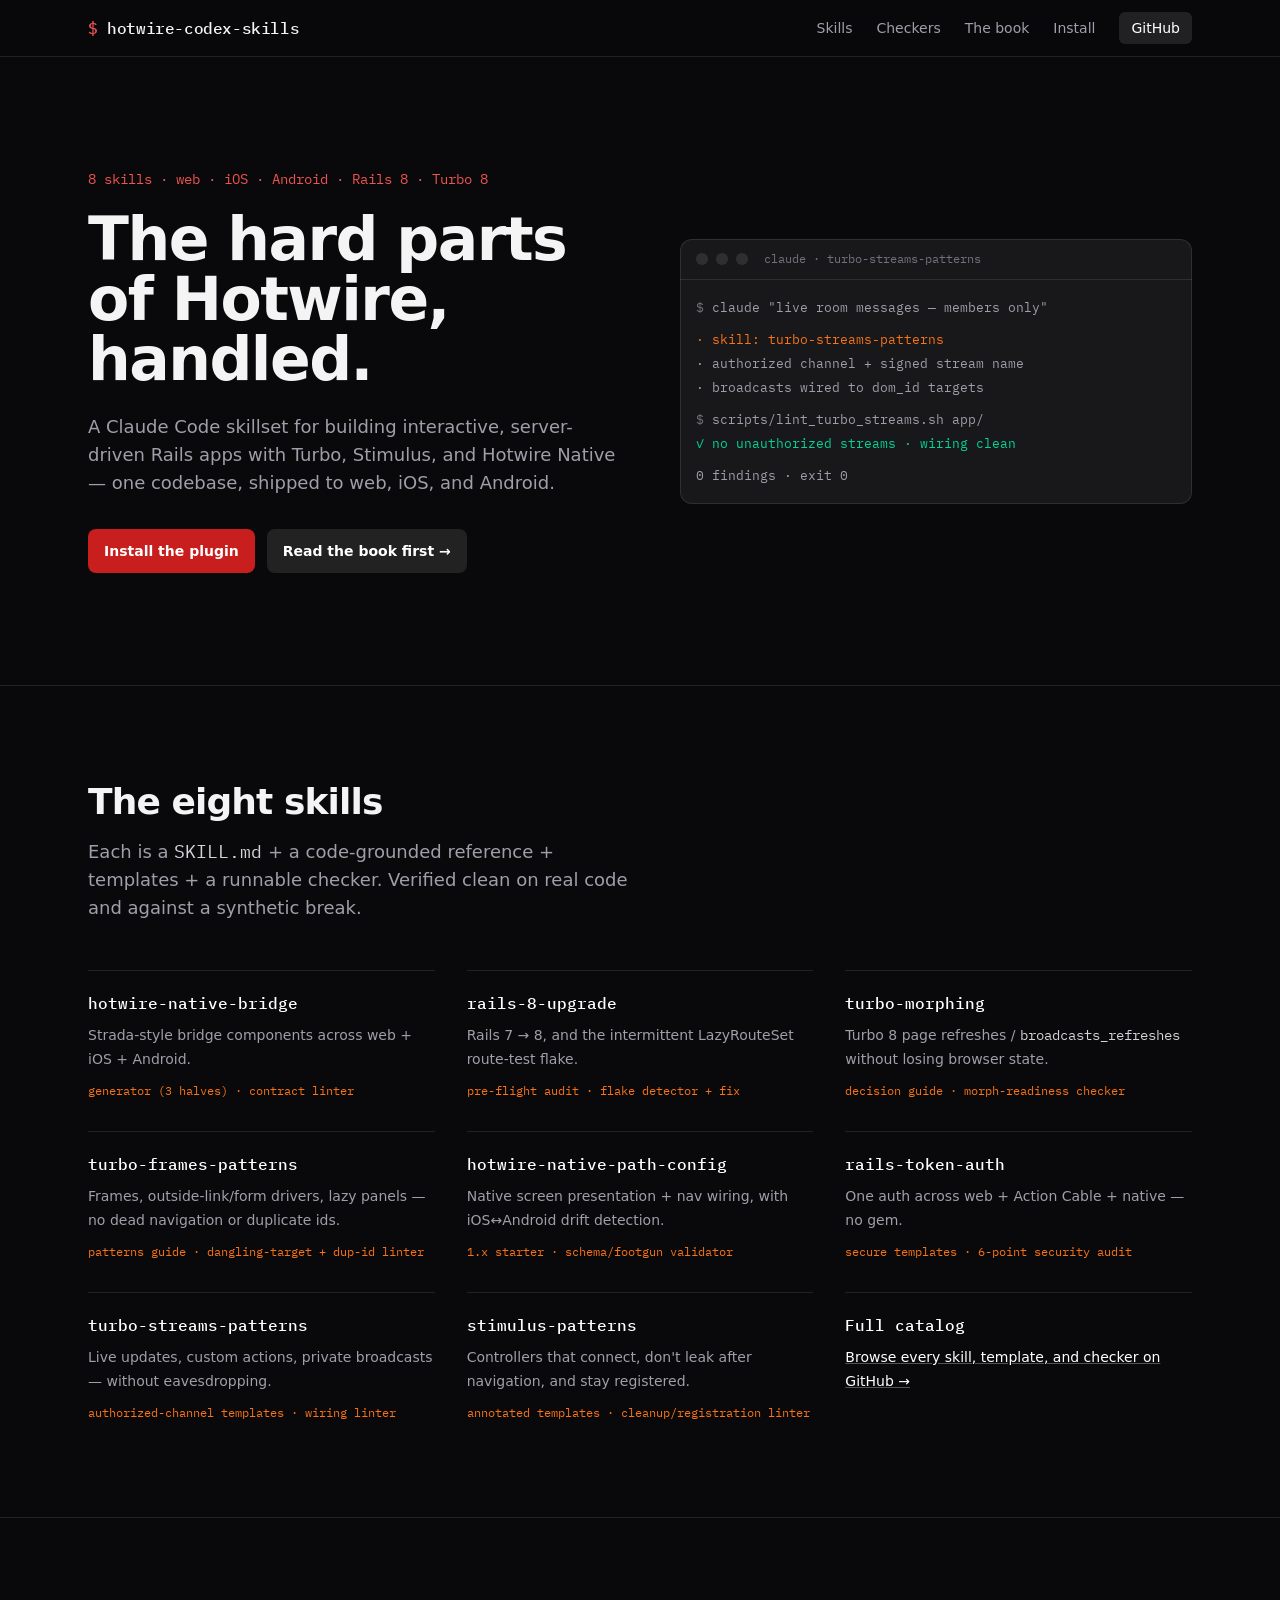
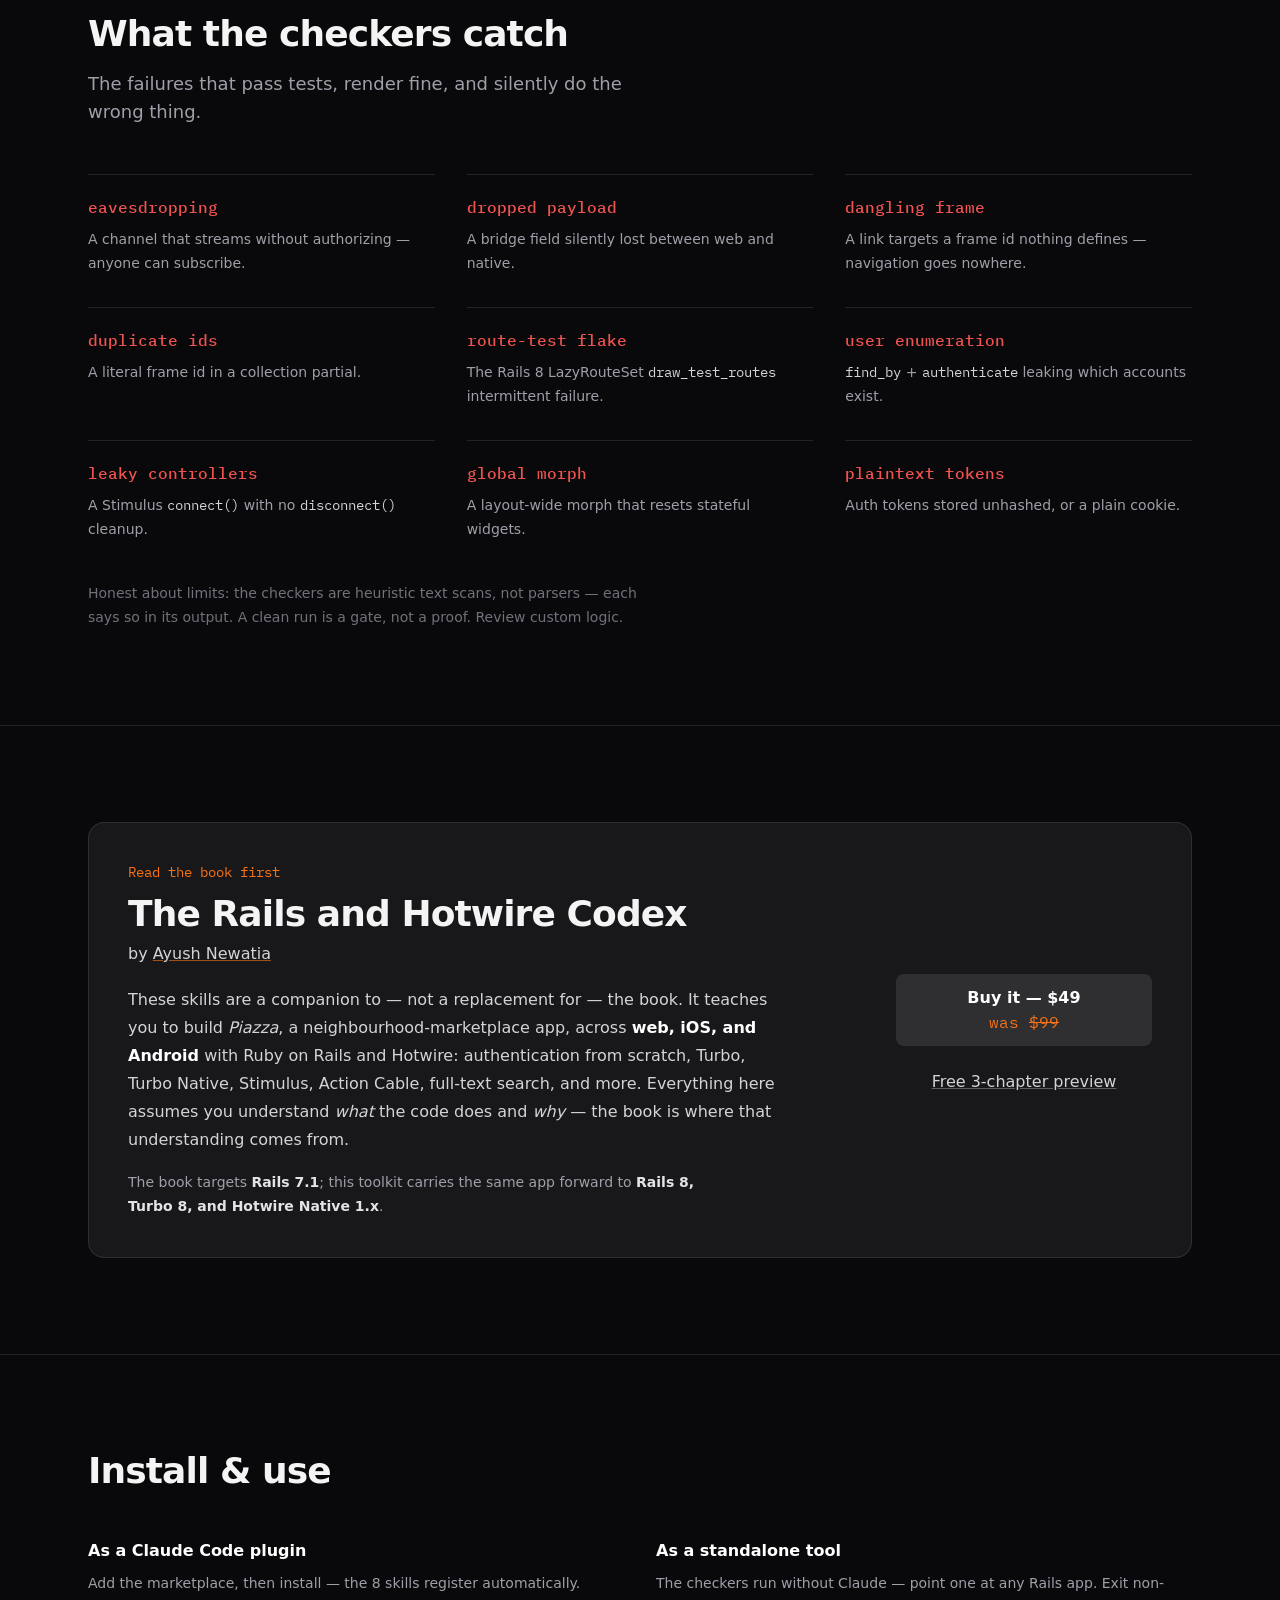
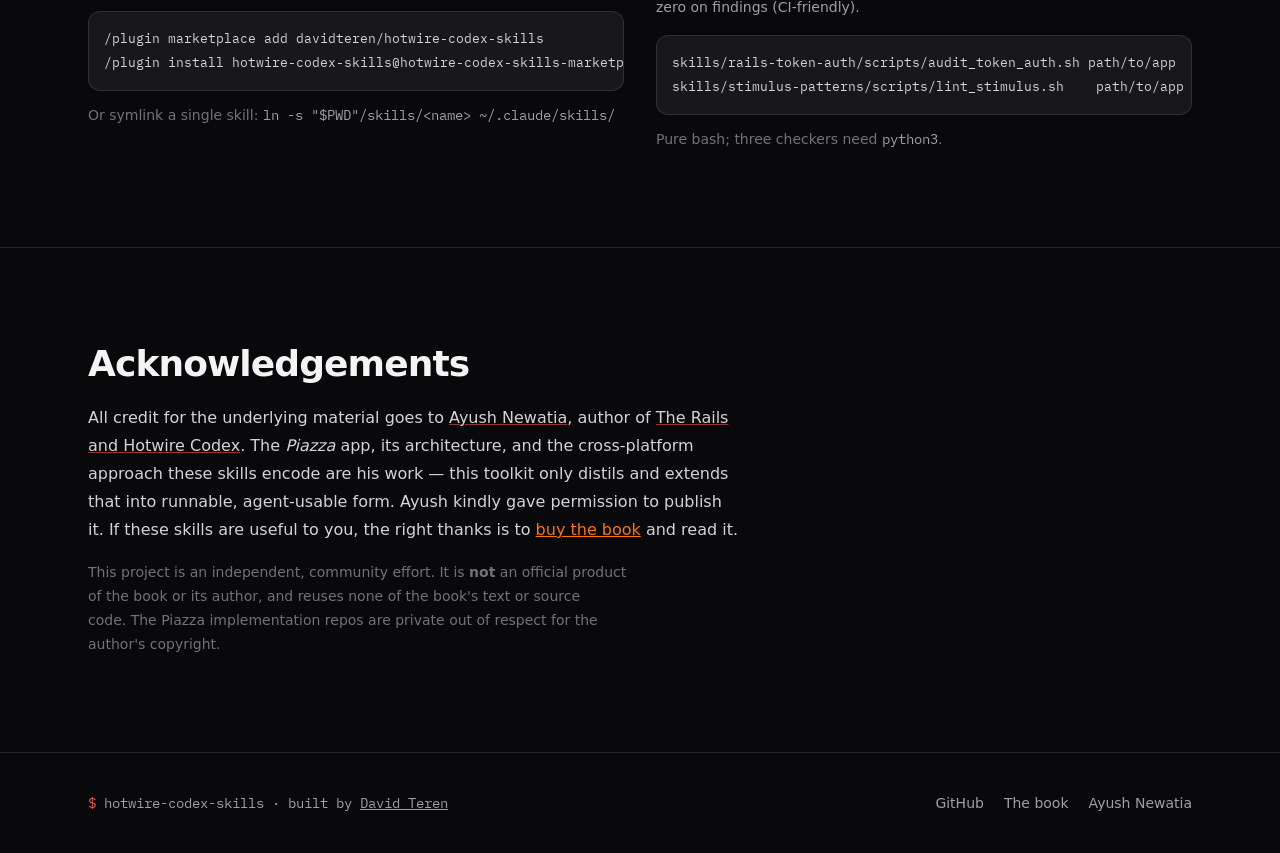
==== commit c489a8cf: "fix(site): product-true hero terminal + kill mobile horizontal overflow What: the hero terminal now " ====
--- a/docs/index.html
+++ b/docs/index.html
@@ -63,7 +63,7 @@
     <!-- ============ HERO ============ -->
     <section class="py-20 sm:py-28">
       <div class="mx-auto max-w-6xl px-6 grid lg:grid-cols-2 gap-8 items-center">
-        <div>
+        <div class="min-w-0">
           <p class="font-mono text-sm text-rails-light">8 skills · web · iOS · Android · Rails 8 · Turbo 8</p>
           <h1 class="mt-5 text-5xl sm:text-6xl font-semibold tracking-tight text-balance max-w-[24ch]">
             The hard parts of Hotwire, handled.
@@ -77,22 +77,22 @@
             <a href="#book" class="rounded-lg bg-white/10 hover:bg-white/15 px-4 py-3 text-base sm:text-sm font-semibold text-white focus-visible:outline-2 focus-visible:outline-offset-2 focus-visible:outline-rails-light">Read the book first &rarr;</a>
           </div>
         </div>
-        <div class="w-full max-w-lg lg:justify-self-end">
+        <div class="min-w-0 w-full max-w-lg lg:justify-self-end">
           <div class="rounded-xl bg-zinc-900 inset-ring inset-ring-white/10">
             <div class="flex items-center gap-2 border-b border-white/10 px-4 py-3">
               <span class="size-3 rounded-full bg-white/10"></span>
               <span class="size-3 rounded-full bg-white/10"></span>
               <span class="size-3 rounded-full bg-white/10"></span>
-              <p class="ml-2 font-mono text-xs text-zinc-500">audit_token_auth.sh</p>
+              <p class="ml-2 font-mono text-xs text-zinc-500">claude · turbo-streams-patterns</p>
             </div>
             <div class="p-4 font-mono text-[0.8125rem] leading-6 overflow-x-auto">
-              <p class="text-zinc-400"><span class="text-zinc-500">$</span> skills/rails-token-auth/scripts/audit_token_auth.sh app/</p>
-              <p class="mt-2 text-emerald-400">✓ tokens hashed at rest</p>
-              <p class="text-emerald-400">✓ cookies httponly + secure</p>
-              <p class="text-emerald-400">✓ no user enumeration on login</p>
-              <p class="text-rails-light">✗ channel streams without authorizing</p>
-              <p class="text-zinc-500 pl-5">app/channels/notifications_channel.rb:4</p>
-              <p class="mt-2 text-zinc-400">6 checks · 1 finding · exit 1</p>
+              <p class="text-zinc-400"><span class="text-zinc-500">$</span> claude "live room messages — members only"</p>
+              <p class="mt-2 text-hot">· skill: turbo-streams-patterns</p>
+              <p class="text-zinc-400">· authorized channel + signed stream name</p>
+              <p class="text-zinc-400">· broadcasts wired to dom_id targets</p>
+              <p class="mt-2 text-zinc-400"><span class="text-zinc-500">$</span> scripts/lint_turbo_streams.sh app/</p>
+              <p class="text-emerald-400">✓ no unauthorized streams · wiring clean</p>
+              <p class="mt-2 text-zinc-400">0 findings · exit 0</p>
             </div>
           </div>
         </div>
@@ -242,14 +242,14 @@
       <div class="mx-auto max-w-6xl px-6">
         <h2 class="text-3xl sm:text-4xl font-semibold tracking-tight text-balance max-w-[35ch]">Install &amp; use</h2>
         <div class="mt-12 grid lg:grid-cols-2 gap-8">
-          <div>
+          <div class="min-w-0">
             <h3 class="font-semibold text-white">As a Claude Code plugin</h3>
             <p class="mt-2 text-base/7 sm:text-sm/6 text-zinc-400">Add the marketplace, then install — the 8 skills register automatically.</p>
             <pre class="mt-4 rounded-xl bg-zinc-900 inset-ring inset-ring-white/10 p-4 text-[0.8125rem] leading-6 font-mono text-zinc-300 overflow-x-auto">/plugin marketplace add davidteren/hotwire-codex-skills
 /plugin install hotwire-codex-skills@hotwire-codex-skills-marketplace</pre>
             <p class="mt-3 text-base/7 sm:text-sm/6 text-zinc-500">Or symlink a single skill: <code class="font-mono text-zinc-400">ln -s "$PWD"/skills/&lt;name&gt; ~/.claude/skills/</code></p>
           </div>
-          <div>
+          <div class="min-w-0">
             <h3 class="font-semibold text-white">As a standalone tool</h3>
             <p class="mt-2 text-base/7 sm:text-sm/6 text-zinc-400">The checkers run without Claude — point one at any Rails app. Exit non-zero on findings (CI-friendly).</p>
             <pre class="mt-4 rounded-xl bg-zinc-900 inset-ring inset-ring-white/10 p-4 text-[0.8125rem] leading-6 font-mono text-zinc-300 overflow-x-auto">skills/rails-token-auth/scripts/audit_token_auth.sh path/to/app
--- a/docs/styles.css
+++ b/docs/styles.css
@@ -1,2 +1,2 @@
 /*! tailwindcss v4.3.1 | MIT License | https://tailwindcss.com */
-@layer properties{@supports (((-webkit-hyphens:none)) and (not (margin-trim:inline))) or ((-moz-orient:inline) and (not (color:rgb(from red r g b)))){*,:before,:after,::backdrop{--tw-border-style:solid;--tw-leading:initial;--tw-font-weight:initial;--tw-tracking:initial;--tw-shadow:0 0 #0000;--tw-shadow-color:initial;--tw-shadow-alpha:100%;--tw-inset-shadow:0 0 #0000;--tw-inset-shadow-color:initial;--tw-inset-shadow-alpha:100%;--tw-ring-color:initial;--tw-ring-shadow:0 0 #0000;--tw-inset-ring-color:initial;--tw-inset-ring-shadow:0 0 #0000;--tw-ring-inset:initial;--tw-ring-offset-width:0px;--tw-ring-offset-color:#fff;--tw-ring-offset-shadow:0 0 #0000;--tw-blur:initial;--tw-brightness:initial;--tw-contrast:initial;--tw-grayscale:initial;--tw-hue-rotate:initial;--tw-invert:initial;--tw-opacity:initial;--tw-saturate:initial;--tw-sepia:initial;--tw-drop-shadow:initial;--tw-drop-shadow-color:initial;--tw-drop-shadow-alpha:100%;--tw-drop-shadow-size:initial;--tw-backdrop-blur:initial;--tw-backdrop-brightness:initial;--tw-backdrop-contrast:initial;--tw-backdrop-grayscale:initial;--tw-backdrop-hue-rotate:initial;--tw-backdrop-invert:initial;--tw-backdrop-opacity:initial;--tw-backdrop-saturate:initial;--tw-backdrop-sepia:initial;--tw-outline-style:solid}}}@layer theme{:root,:host{--font-sans:"InterVariable", "Inter", ui-sans-serif, system-ui, sans-serif;--font-mono:"IBM Plex Mono", ui-monospace, SFMono-Regular, Menlo, monospace;--color-orange-600:oklch(64.6% .222 41.116);--color-emerald-400:oklch(76.5% .177 163.223);--color-slate-100:oklch(96.8% .007 247.896);--color-slate-200:oklch(92.9% .013 255.508);--color-slate-300:oklch(86.9% .022 252.894);--color-slate-400:oklch(70.4% .04 256.788);--color-slate-500:oklch(55.4% .046 257.417);--color-zinc-100:oklch(96.7% .001 286.375);--color-zinc-200:oklch(92% .004 286.32);--color-zinc-300:oklch(87.1% .006 286.286);--color-zinc-400:oklch(70.5% .015 286.067);--color-zinc-500:oklch(55.2% .016 285.938);--color-zinc-900:oklch(21% .006 285.885);--color-zinc-950:oklch(14.1% .005 285.823);--color-neutral-100:oklch(97% 0 0);--color-neutral-200:oklch(92.2% 0 0);--color-neutral-300:oklch(87% 0 0);--color-neutral-400:oklch(70.8% 0 0);--color-neutral-500:oklch(55.6% 0 0);--color-neutral-600:oklch(43.9% 0 0);--color-neutral-800:oklch(26.9% 0 0);--color-neutral-950:oklch(14.5% 0 0);--color-black:#000;--color-white:#fff;--spacing:.25rem;--container-lg:32rem;--container-xl:36rem;--container-2xl:42rem;--container-3xl:48rem;--container-5xl:64rem;--container-6xl:72rem;--text-xs:.75rem;--text-xs--line-height:calc(1 / .75);--text-sm:.875rem;--text-sm--line-height:calc(1.25 / .875);--text-base:1rem;--text-base--line-height:calc(1.5 / 1);--text-lg:1.125rem;--text-lg--line-height:calc(1.75 / 1.125);--text-xl:1.25rem;--text-xl--line-height:calc(1.75 / 1.25);--text-2xl:1.5rem;--text-2xl--line-height:calc(2 / 1.5);--text-3xl:1.875rem;--text-3xl--line-height:calc(2.25 / 1.875);--text-4xl:2.25rem;--text-4xl--line-height:calc(2.5 / 2.25);--text-5xl:3rem;--text-5xl--line-height:1;--text-6xl:3.75rem;--text-6xl--line-height:1;--text-7xl:4.5rem;--text-7xl--line-height:1;--text-8xl:6rem;--text-8xl--line-height:1;--font-weight-normal:400;--font-weight-medium:500;--font-weight-semibold:600;--font-weight-bold:700;--font-weight-extrabold:800;--tracking-tight:-.025em;--radius-md:.375rem;--radius-lg:.5rem;--radius-xl:.75rem;--radius-2xl:1rem;--radius-3xl:1.5rem;--default-transition-duration:.15s;--default-transition-timing-function:cubic-bezier(.4, 0, .2, 1);--default-font-family:var(--font-sans);--default-font-feature-settings:var(--font-sans--font-feature-settings);--default-mono-font-family:var(--font-mono);--color-rails:#c81e1e;--color-rails-dark:#9b1414;--color-rails-light:#ef5350;--color-hot:#f97316;--font-sans--font-feature-settings:"cv02", "cv03", "cv04", "cv11"}}@layer base{*,:after,:before,::backdrop{box-sizing:border-box;border:0 solid;margin:0;padding:0}::file-selector-button{box-sizing:border-box;border:0 solid;margin:0;padding:0}html,:host{-webkit-text-size-adjust:100%;tab-size:4;line-height:1.5;font-family:var(--default-font-family,ui-sans-serif, system-ui, sans-serif, "Apple Color Emoji", "Segoe UI Emoji", "Segoe UI Symbol", "Noto Color Emoji");font-feature-settings:var(--default-font-feature-settings,normal);font-variation-settings:var(--default-font-variation-settings,normal);-webkit-tap-highlight-color:transparent}hr{height:0;color:inherit;border-top-width:1px}abbr:where([title]){-webkit-text-decoration:underline dotted;text-decoration:underline dotted}h1,h2,h3,h4,h5,h6{font-size:inherit;font-weight:inherit}a{color:inherit;-webkit-text-decoration:inherit;-webkit-text-decoration:inherit;-webkit-text-decoration:inherit;text-decoration:inherit}b,strong{font-weight:bolder}code,kbd,samp,pre{font-family:var(--default-mono-font-family,ui-monospace, SFMono-Regular, Menlo, Monaco, Consolas, "Liberation Mono", "Courier New", monospace);font-feature-settings:var(--default-mono-font-feature-settings,normal);font-variation-settings:var(--default-mono-font-variation-settings,normal);font-size:1em}small{font-size:80%}sub,sup{vertical-align:baseline;font-size:75%;line-height:0;position:relative}sub{bottom:-.25em}sup{top:-.5em}table{text-indent:0;border-color:inherit;border-collapse:collapse}:-moz-focusring{outline:auto}progress{vertical-align:baseline}summary{display:list-item}ol,ul,menu{list-style:none}img,svg,video,canvas,audio,iframe,embed,object{vertical-align:middle;display:block}img,video{max-width:100%;height:auto}button,input,select,optgroup,textarea{font:inherit;font-feature-settings:inherit;font-variation-settings:inherit;letter-spacing:inherit;color:inherit;opacity:1;background-color:#0000;border-radius:0}::file-selector-button{font:inherit;font-feature-settings:inherit;font-variation-settings:inherit;letter-spacing:inherit;color:inherit;opacity:1;background-color:#0000;border-radius:0}:where(select:is([multiple],[size])) optgroup{font-weight:bolder}:where(select:is([multiple],[size])) optgroup option{padding-inline-start:20px}::file-selector-button{margin-inline-end:4px}::placeholder{opacity:1}@supports (not ((-webkit-appearance:-apple-pay-button))) or (contain-intrinsic-size:1px){::placeholder{color:currentColor}@supports (color:color-mix(in lab, red, red)){::placeholder{color:color-mix(in oklab, currentcolor 50%, transparent)}}}textarea{resize:vertical}::-webkit-search-decoration{-webkit-appearance:none}::-webkit-date-and-time-value{min-height:1lh;text-align:inherit}::-webkit-datetime-edit{display:inline-flex}::-webkit-datetime-edit-fields-wrapper{padding:0}::-webkit-datetime-edit{padding-block:0}::-webkit-datetime-edit-year-field{padding-block:0}::-webkit-datetime-edit-month-field{padding-block:0}::-webkit-datetime-edit-day-field{padding-block:0}::-webkit-datetime-edit-hour-field{padding-block:0}::-webkit-datetime-edit-minute-field{padding-block:0}::-webkit-datetime-edit-second-field{padding-block:0}::-webkit-datetime-edit-millisecond-field{padding-block:0}::-webkit-datetime-edit-meridiem-field{padding-block:0}::-webkit-calendar-picker-indicator{line-height:1}:-moz-ui-invalid{box-shadow:none}button,input:where([type=button],[type=reset],[type=submit]){appearance:button}::file-selector-button{appearance:button}::-webkit-inner-spin-button{height:auto}::-webkit-outer-spin-button{height:auto}[hidden]:where(:not([hidden=until-found])){display:none!important}}@layer components;@layer utilities{.invisible{visibility:hidden}.visible{visibility:visible}.absolute{position:absolute}.fixed{position:fixed}.relative{position:relative}.static{position:static}.sticky{position:sticky}.top-0{top:0}.right-0{right:0}.isolate{isolation:isolate}.z-40{z-index:40}.container{width:100%}@media (min-width:40rem){.container{max-width:40rem}}@media (min-width:48rem){.container{max-width:48rem}}@media (min-width:64rem){.container{max-width:64rem}}@media (min-width:80rem){.container{max-width:80rem}}@media (min-width:96rem){.container{max-width:96rem}}.mx-auto{margin-inline:auto}.mt-2{margin-top:calc(var(--spacing) * 2)}.mt-3{margin-top:calc(var(--spacing) * 3)}.mt-4{margin-top:calc(var(--spacing) * 4)}.mt-5{margin-top:calc(var(--spacing) * 5)}.mt-6{margin-top:calc(var(--spacing) * 6)}.mt-7{margin-top:calc(var(--spacing) * 7)}.mt-8{margin-top:calc(var(--spacing) * 8)}.mt-9{margin-top:calc(var(--spacing) * 9)}.mt-10{margin-top:calc(var(--spacing) * 10)}.mt-12{margin-top:calc(var(--spacing) * 12)}.ml-2{margin-left:calc(var(--spacing) * 2)}.block{display:block}.contents{display:contents}.flex{display:flex}.grid{display:grid}.hidden{display:none}.inline{display:inline}.table{display:table}.size-3{width:calc(var(--spacing) * 3);height:calc(var(--spacing) * 3)}.h-3{height:calc(var(--spacing) * 3)}.h-14{height:calc(var(--spacing) * 14)}.min-h-dvh{min-height:100dvh}.w-3{width:calc(var(--spacing) * 3)}.w-44{width:calc(var(--spacing) * 44)}.w-\[370px\]{width:370px}.w-full{width:100%}.max-w-6xl{max-width:var(--container-6xl)}.max-w-\[24ch\]{max-width:24ch}.max-w-\[35ch\]{max-width:35ch}.max-w-\[48ch\]{max-width:48ch}.max-w-\[64ch\]{max-width:64ch}.max-w-lg{max-width:var(--container-lg)}.max-w-xl{max-width:var(--container-xl)}.flex-1{flex:1}.shrink-0{flex-shrink:0}.cursor-pointer{cursor:pointer}.list-none{list-style-type:none}.flex-col{flex-direction:column}.flex-wrap{flex-wrap:wrap}.items-center{align-items:center}.justify-between{justify-content:space-between}.gap-2{gap:calc(var(--spacing) * 2)}.gap-3{gap:calc(var(--spacing) * 3)}.gap-4{gap:calc(var(--spacing) * 4)}.gap-5{gap:calc(var(--spacing) * 5)}.gap-6{gap:calc(var(--spacing) * 6)}.gap-8{gap:calc(var(--spacing) * 8)}.overflow-hidden{overflow:hidden}.overflow-x-auto{overflow-x:auto}.scroll-smooth{scroll-behavior:smooth}.rounded{border-radius:.25rem}.rounded-2xl{border-radius:var(--radius-2xl)}.rounded-full{border-radius:3.40282e38px}.rounded-lg{border-radius:var(--radius-lg)}.rounded-md{border-radius:var(--radius-md)}.rounded-xl{border-radius:var(--radius-xl)}.border{border-style:var(--tw-border-style);border-width:1px}.border-t{border-top-style:var(--tw-border-style);border-top-width:1px}.border-b{border-bottom-style:var(--tw-border-style);border-bottom-width:1px}.border-white\/10{border-color:#ffffff1a}@supports (color:color-mix(in lab, red, red)){.border-white\/10{border-color:color-mix(in oklab, var(--color-white) 10%, transparent)}}.bg-neutral-800{background-color:var(--color-neutral-800)}.bg-rails{background-color:var(--color-rails)}.bg-white\/10{background-color:#ffffff1a}@supports (color:color-mix(in lab, red, red)){.bg-white\/10{background-color:color-mix(in oklab, var(--color-white) 10%, transparent)}}.bg-zinc-900{background-color:var(--color-zinc-900)}.bg-zinc-950{background-color:var(--color-zinc-950)}.bg-zinc-950\/80{background-color:#09090bcc}@supports (color:color-mix(in lab, red, red)){.bg-zinc-950\/80{background-color:color-mix(in oklab, var(--color-zinc-950) 80%, transparent)}}.p-2{padding:calc(var(--spacing) * 2)}.p-4{padding:calc(var(--spacing) * 4)}.p-5{padding:calc(var(--spacing) * 5)}.p-6{padding:calc(var(--spacing) * 6)}.px-3{padding-inline:calc(var(--spacing) * 3)}.px-4{padding-inline:calc(var(--spacing) * 4)}.px-6{padding-inline:calc(var(--spacing) * 6)}.px-16{padding-inline:calc(var(--spacing) * 16)}.py-1\.5{padding-block:calc(var(--spacing) * 1.5)}.py-2{padding-block:calc(var(--spacing) * 2)}.py-3{padding-block:calc(var(--spacing) * 3)}.py-10{padding-block:calc(var(--spacing) * 10)}.py-16{padding-block:calc(var(--spacing) * 16)}.py-20{padding-block:calc(var(--spacing) * 20)}.pt-5{padding-top:calc(var(--spacing) * 5)}.pr-12{padding-right:calc(var(--spacing) * 12)}.pl-5{padding-left:calc(var(--spacing) * 5)}.text-center{text-align:center}.font-sans{font-family:var(--font-sans);font-feature-settings:var(--font-sans--font-feature-settings)}.font-mono{font-family:var(--font-mono)}.text-2xl{font-size:var(--text-2xl);line-height:var(--tw-leading,var(--text-2xl--line-height))}.text-3xl{font-size:var(--text-3xl);line-height:var(--tw-leading,var(--text-3xl--line-height))}.text-5xl{font-size:var(--text-5xl);line-height:var(--tw-leading,var(--text-5xl--line-height))}.text-base{font-size:var(--text-base);line-height:var(--tw-leading,var(--text-base--line-height))}.text-base\/7{font-size:var(--text-base);line-height:calc(var(--spacing) * 7)}.text-lg{font-size:var(--text-lg);line-height:var(--tw-leading,var(--text-lg--line-height))}.text-sm{font-size:var(--text-sm);line-height:var(--tw-leading,var(--text-sm--line-height))}.text-xs{font-size:var(--text-xs);line-height:var(--tw-leading,var(--text-xs--line-height))}.text-\[0\.8125rem\]{font-size:.8125rem}.text-\[15px\]{font-size:15px}.text-\[26px\]{font-size:26px}.text-\[64px\]{font-size:64px}.leading-6{--tw-leading:calc(var(--spacing) * 6);line-height:calc(var(--spacing) * 6)}.leading-7{--tw-leading:calc(var(--spacing) * 7);line-height:calc(var(--spacing) * 7)}.leading-\[1\.05\]{--tw-leading:1.05;line-height:1.05}.font-medium{--tw-font-weight:var(--font-weight-medium);font-weight:var(--font-weight-medium)}.font-normal{--tw-font-weight:var(--font-weight-normal);font-weight:var(--font-weight-normal)}.font-semibold{--tw-font-weight:var(--font-weight-semibold);font-weight:var(--font-weight-semibold)}.tracking-tight{--tw-tracking:var(--tracking-tight);letter-spacing:var(--tracking-tight)}.text-balance{text-wrap:balance}.text-pretty{text-wrap:pretty}.text-emerald-400{color:var(--color-emerald-400)}.text-hot{color:var(--color-hot)}.text-rails-light{color:var(--color-rails-light)}.text-white{color:var(--color-white)}.text-zinc-100{color:var(--color-zinc-100)}.text-zinc-200{color:var(--color-zinc-200)}.text-zinc-300{color:var(--color-zinc-300)}.text-zinc-400{color:var(--color-zinc-400)}.text-zinc-500{color:var(--color-zinc-500)}.underline{text-decoration-line:underline}.decoration-hot\/60{text-decoration-color:#f9731699}@supports (color:color-mix(in lab, red, red)){.decoration-hot\/60{-webkit-text-decoration-color:color-mix(in oklab, var(--color-hot) 60%, transparent);-webkit-text-decoration-color:color-mix(in oklab, var(--color-hot) 60%, transparent);text-decoration-color:color-mix(in oklab, var(--color-hot) 60%, transparent)}}.decoration-rails-light\/60{text-decoration-color:#ef535099}@supports (color:color-mix(in lab, red, red)){.decoration-rails-light\/60{-webkit-text-decoration-color:color-mix(in oklab, var(--color-rails-light) 60%, transparent);-webkit-text-decoration-color:color-mix(in oklab, var(--color-rails-light) 60%, transparent);text-decoration-color:color-mix(in oklab, var(--color-rails-light) 60%, transparent)}}.decoration-white\/30{text-decoration-color:#ffffff4d}@supports (color:color-mix(in lab, red, red)){.decoration-white\/30{-webkit-text-decoration-color:color-mix(in oklab, var(--color-white) 30%, transparent);-webkit-text-decoration-color:color-mix(in oklab, var(--color-white) 30%, transparent);text-decoration-color:color-mix(in oklab, var(--color-white) 30%, transparent)}}.antialiased{-webkit-font-smoothing:antialiased;-moz-osx-font-smoothing:grayscale}.scheme-only-dark{color-scheme:dark only}.inset-ring{--tw-inset-ring-shadow:inset 0 0 0 1px var(--tw-inset-ring-color,currentcolor);box-shadow:var(--tw-inset-shadow), var(--tw-inset-ring-shadow), var(--tw-ring-offset-shadow), var(--tw-ring-shadow), var(--tw-shadow)}.inset-ring-white\/10{--tw-inset-ring-color:#ffffff1a}@supports (color:color-mix(in lab, red, red)){.inset-ring-white\/10{--tw-inset-ring-color:color-mix(in oklab, var(--color-white) 10%, transparent)}}.filter{filter:var(--tw-blur,) var(--tw-brightness,) var(--tw-contrast,) var(--tw-grayscale,) var(--tw-hue-rotate,) var(--tw-invert,) var(--tw-saturate,) var(--tw-sepia,) var(--tw-drop-shadow,)}.backdrop-blur{--tw-backdrop-blur:blur(8px);-webkit-backdrop-filter:var(--tw-backdrop-blur,) var(--tw-backdrop-brightness,) var(--tw-backdrop-contrast,) var(--tw-backdrop-grayscale,) var(--tw-backdrop-hue-rotate,) var(--tw-backdrop-invert,) var(--tw-backdrop-opacity,) var(--tw-backdrop-saturate,) var(--tw-backdrop-sepia,);backdrop-filter:var(--tw-backdrop-blur,) var(--tw-backdrop-brightness,) var(--tw-backdrop-contrast,) var(--tw-backdrop-grayscale,) var(--tw-backdrop-hue-rotate,) var(--tw-backdrop-invert,) var(--tw-backdrop-opacity,) var(--tw-backdrop-saturate,) var(--tw-backdrop-sepia,)}@media (hover:hover){.hover\:bg-rails-dark:hover{background-color:var(--color-rails-dark)}.hover\:bg-white\/10:hover{background-color:#ffffff1a}@supports (color:color-mix(in lab, red, red)){.hover\:bg-white\/10:hover{background-color:color-mix(in oklab, var(--color-white) 10%, transparent)}}.hover\:bg-white\/15:hover{background-color:#ffffff26}@supports (color:color-mix(in lab, red, red)){.hover\:bg-white\/15:hover{background-color:color-mix(in oklab, var(--color-white) 15%, transparent)}}.hover\:text-white:hover{color:var(--color-white)}.hover\:decoration-hot:hover{-webkit-text-decoration-color:var(--color-hot);-webkit-text-decoration-color:var(--color-hot);text-decoration-color:var(--color-hot)}.hover\:decoration-rails-light:hover{-webkit-text-decoration-color:var(--color-rails-light);-webkit-text-decoration-color:var(--color-rails-light);text-decoration-color:var(--color-rails-light)}.hover\:decoration-white:hover{-webkit-text-decoration-color:var(--color-white);-webkit-text-decoration-color:var(--color-white);text-decoration-color:var(--color-white)}}.focus-visible\:outline-2:focus-visible{outline-style:var(--tw-outline-style);outline-width:2px}.focus-visible\:outline-offset-2:focus-visible{outline-offset:2px}.focus-visible\:outline-rails-light:focus-visible{outline-color:var(--color-rails-light)}@media (min-width:40rem){.sm\:flex{display:flex}.sm\:hidden{display:none}.sm\:grid-cols-2{grid-template-columns:repeat(2,minmax(0,1fr))}.sm\:flex-row{flex-direction:row}.sm\:p-10{padding:calc(var(--spacing) * 10)}.sm\:py-24{padding-block:calc(var(--spacing) * 24)}.sm\:py-28{padding-block:calc(var(--spacing) * 28)}.sm\:text-4xl{font-size:var(--text-4xl);line-height:var(--tw-leading,var(--text-4xl--line-height))}.sm\:text-6xl{font-size:var(--text-6xl);line-height:var(--tw-leading,var(--text-6xl--line-height))}.sm\:text-sm{font-size:var(--text-sm);line-height:var(--tw-leading,var(--text-sm--line-height))}.sm\:text-sm\/6{font-size:var(--text-sm);line-height:calc(var(--spacing) * 6)}}@media (min-width:64rem){.lg\:w-64{width:calc(var(--spacing) * 64)}.lg\:grid-cols-2{grid-template-columns:repeat(2,minmax(0,1fr))}.lg\:grid-cols-3{grid-template-columns:repeat(3,minmax(0,1fr))}.lg\:grid-cols-\[1fr_auto\]{grid-template-columns:1fr auto}.lg\:justify-self-end{justify-self:flex-end}}}@media (prefers-reduced-motion:reduce){html{scroll-behavior:auto}}@property --tw-border-style{syntax:"*";inherits:false;initial-value:solid}@property --tw-leading{syntax:"*";inherits:false}@property --tw-font-weight{syntax:"*";inherits:false}@property --tw-tracking{syntax:"*";inherits:false}@property --tw-shadow{syntax:"*";inherits:false;initial-value:0 0 #0000}@property --tw-shadow-color{syntax:"*";inherits:false}@property --tw-shadow-alpha{syntax:"<percentage>";inherits:false;initial-value:100%}@property --tw-inset-shadow{syntax:"*";inherits:false;initial-value:0 0 #0000}@property --tw-inset-shadow-color{syntax:"*";inherits:false}@property --tw-inset-shadow-alpha{syntax:"<percentage>";inherits:false;initial-value:100%}@property --tw-ring-color{syntax:"*";inherits:false}@property --tw-ring-shadow{syntax:"*";inherits:false;initial-value:0 0 #0000}@property --tw-inset-ring-color{syntax:"*";inherits:false}@property --tw-inset-ring-shadow{syntax:"*";inherits:false;initial-value:0 0 #0000}@property --tw-ring-inset{syntax:"*";inherits:false}@property --tw-ring-offset-width{syntax:"<length>";inherits:false;initial-value:0}@property --tw-ring-offset-color{syntax:"*";inherits:false;initial-value:#fff}@property --tw-ring-offset-shadow{syntax:"*";inherits:false;initial-value:0 0 #0000}@property --tw-blur{syntax:"*";inherits:false}@property --tw-brightness{syntax:"*";inherits:false}@property --tw-contrast{syntax:"*";inherits:false}@property --tw-grayscale{syntax:"*";inherits:false}@property --tw-hue-rotate{syntax:"*";inherits:false}@property --tw-invert{syntax:"*";inherits:false}@property --tw-opacity{syntax:"*";inherits:false}@property --tw-saturate{syntax:"*";inherits:false}@property --tw-sepia{syntax:"*";inherits:false}@property --tw-drop-shadow{syntax:"*";inherits:false}@property --tw-drop-shadow-color{syntax:"*";inherits:false}@property --tw-drop-shadow-alpha{syntax:"<percentage>";inherits:false;initial-value:100%}@property --tw-drop-shadow-size{syntax:"*";inherits:false}@property --tw-backdrop-blur{syntax:"*";inherits:false}@property --tw-backdrop-brightness{syntax:"*";inherits:false}@property --tw-backdrop-contrast{syntax:"*";inherits:false}@property --tw-backdrop-grayscale{syntax:"*";inherits:false}@property --tw-backdrop-hue-rotate{syntax:"*";inherits:false}@property --tw-backdrop-invert{syntax:"*";inherits:false}@property --tw-backdrop-opacity{syntax:"*";inherits:false}@property --tw-backdrop-saturate{syntax:"*";inherits:false}@property --tw-backdrop-sepia{syntax:"*";inherits:false}@property --tw-outline-style{syntax:"*";inherits:false;initial-value:solid}+@layer properties{@supports (((-webkit-hyphens:none)) and (not (margin-trim:inline))) or ((-moz-orient:inline) and (not (color:rgb(from red r g b)))){*,:before,:after,::backdrop{--tw-border-style:solid;--tw-leading:initial;--tw-font-weight:initial;--tw-tracking:initial;--tw-shadow:0 0 #0000;--tw-shadow-color:initial;--tw-shadow-alpha:100%;--tw-inset-shadow:0 0 #0000;--tw-inset-shadow-color:initial;--tw-inset-shadow-alpha:100%;--tw-ring-color:initial;--tw-ring-shadow:0 0 #0000;--tw-inset-ring-color:initial;--tw-inset-ring-shadow:0 0 #0000;--tw-ring-inset:initial;--tw-ring-offset-width:0px;--tw-ring-offset-color:#fff;--tw-ring-offset-shadow:0 0 #0000;--tw-blur:initial;--tw-brightness:initial;--tw-contrast:initial;--tw-grayscale:initial;--tw-hue-rotate:initial;--tw-invert:initial;--tw-opacity:initial;--tw-saturate:initial;--tw-sepia:initial;--tw-drop-shadow:initial;--tw-drop-shadow-color:initial;--tw-drop-shadow-alpha:100%;--tw-drop-shadow-size:initial;--tw-backdrop-blur:initial;--tw-backdrop-brightness:initial;--tw-backdrop-contrast:initial;--tw-backdrop-grayscale:initial;--tw-backdrop-hue-rotate:initial;--tw-backdrop-invert:initial;--tw-backdrop-opacity:initial;--tw-backdrop-saturate:initial;--tw-backdrop-sepia:initial;--tw-outline-style:solid}}}@layer theme{:root,:host{--font-sans:"InterVariable", "Inter", ui-sans-serif, system-ui, sans-serif;--font-mono:"IBM Plex Mono", ui-monospace, SFMono-Regular, Menlo, monospace;--color-emerald-400:oklch(76.5% .177 163.223);--color-zinc-100:oklch(96.7% .001 286.375);--color-zinc-200:oklch(92% .004 286.32);--color-zinc-300:oklch(87.1% .006 286.286);--color-zinc-400:oklch(70.5% .015 286.067);--color-zinc-500:oklch(55.2% .016 285.938);--color-zinc-900:oklch(21% .006 285.885);--color-zinc-950:oklch(14.1% .005 285.823);--color-neutral-800:oklch(26.9% 0 0);--color-white:#fff;--spacing:.25rem;--container-lg:32rem;--container-xl:36rem;--container-6xl:72rem;--text-xs:.75rem;--text-xs--line-height:calc(1 / .75);--text-sm:.875rem;--text-sm--line-height:calc(1.25 / .875);--text-base:1rem;--text-base--line-height:calc(1.5 / 1);--text-lg:1.125rem;--text-lg--line-height:calc(1.75 / 1.125);--text-2xl:1.5rem;--text-2xl--line-height:calc(2 / 1.5);--text-3xl:1.875rem;--text-3xl--line-height:calc(2.25 / 1.875);--text-4xl:2.25rem;--text-4xl--line-height:calc(2.5 / 2.25);--text-5xl:3rem;--text-5xl--line-height:1;--text-6xl:3.75rem;--text-6xl--line-height:1;--font-weight-normal:400;--font-weight-medium:500;--font-weight-semibold:600;--tracking-tight:-.025em;--radius-md:.375rem;--radius-lg:.5rem;--radius-xl:.75rem;--radius-2xl:1rem;--default-font-family:var(--font-sans);--default-font-feature-settings:var(--font-sans--font-feature-settings);--default-mono-font-family:var(--font-mono);--color-rails:#c81e1e;--color-rails-dark:#9b1414;--color-rails-light:#ef5350;--color-hot:#f97316;--font-sans--font-feature-settings:"cv02", "cv03", "cv04", "cv11"}}@layer base{*,:after,:before,::backdrop{box-sizing:border-box;border:0 solid;margin:0;padding:0}::file-selector-button{box-sizing:border-box;border:0 solid;margin:0;padding:0}html,:host{-webkit-text-size-adjust:100%;tab-size:4;line-height:1.5;font-family:var(--default-font-family,ui-sans-serif, system-ui, sans-serif, "Apple Color Emoji", "Segoe UI Emoji", "Segoe UI Symbol", "Noto Color Emoji");font-feature-settings:var(--default-font-feature-settings,normal);font-variation-settings:var(--default-font-variation-settings,normal);-webkit-tap-highlight-color:transparent}hr{height:0;color:inherit;border-top-width:1px}abbr:where([title]){-webkit-text-decoration:underline dotted;text-decoration:underline dotted}h1,h2,h3,h4,h5,h6{font-size:inherit;font-weight:inherit}a{color:inherit;-webkit-text-decoration:inherit;-webkit-text-decoration:inherit;-webkit-text-decoration:inherit;text-decoration:inherit}b,strong{font-weight:bolder}code,kbd,samp,pre{font-family:var(--default-mono-font-family,ui-monospace, SFMono-Regular, Menlo, Monaco, Consolas, "Liberation Mono", "Courier New", monospace);font-feature-settings:var(--default-mono-font-feature-settings,normal);font-variation-settings:var(--default-mono-font-variation-settings,normal);font-size:1em}small{font-size:80%}sub,sup{vertical-align:baseline;font-size:75%;line-height:0;position:relative}sub{bottom:-.25em}sup{top:-.5em}table{text-indent:0;border-color:inherit;border-collapse:collapse}:-moz-focusring{outline:auto}progress{vertical-align:baseline}summary{display:list-item}ol,ul,menu{list-style:none}img,svg,video,canvas,audio,iframe,embed,object{vertical-align:middle;display:block}img,video{max-width:100%;height:auto}button,input,select,optgroup,textarea{font:inherit;font-feature-settings:inherit;font-variation-settings:inherit;letter-spacing:inherit;color:inherit;opacity:1;background-color:#0000;border-radius:0}::file-selector-button{font:inherit;font-feature-settings:inherit;font-variation-settings:inherit;letter-spacing:inherit;color:inherit;opacity:1;background-color:#0000;border-radius:0}:where(select:is([multiple],[size])) optgroup{font-weight:bolder}:where(select:is([multiple],[size])) optgroup option{padding-inline-start:20px}::file-selector-button{margin-inline-end:4px}::placeholder{opacity:1}@supports (not ((-webkit-appearance:-apple-pay-button))) or (contain-intrinsic-size:1px){::placeholder{color:currentColor}@supports (color:color-mix(in lab, red, red)){::placeholder{color:color-mix(in oklab, currentcolor 50%, transparent)}}}textarea{resize:vertical}::-webkit-search-decoration{-webkit-appearance:none}::-webkit-date-and-time-value{min-height:1lh;text-align:inherit}::-webkit-datetime-edit{display:inline-flex}::-webkit-datetime-edit-fields-wrapper{padding:0}::-webkit-datetime-edit{padding-block:0}::-webkit-datetime-edit-year-field{padding-block:0}::-webkit-datetime-edit-month-field{padding-block:0}::-webkit-datetime-edit-day-field{padding-block:0}::-webkit-datetime-edit-hour-field{padding-block:0}::-webkit-datetime-edit-minute-field{padding-block:0}::-webkit-datetime-edit-second-field{padding-block:0}::-webkit-datetime-edit-millisecond-field{padding-block:0}::-webkit-datetime-edit-meridiem-field{padding-block:0}::-webkit-calendar-picker-indicator{line-height:1}:-moz-ui-invalid{box-shadow:none}button,input:where([type=button],[type=reset],[type=submit]){appearance:button}::file-selector-button{appearance:button}::-webkit-inner-spin-button{height:auto}::-webkit-outer-spin-button{height:auto}[hidden]:where(:not([hidden=until-found])){display:none!important}}@layer components;@layer utilities{.invisible{visibility:hidden}.visible{visibility:visible}.absolute{position:absolute}.fixed{position:fixed}.relative{position:relative}.static{position:static}.sticky{position:sticky}.top-0{top:0}.right-0{right:0}.isolate{isolation:isolate}.z-40{z-index:40}.container{width:100%}@media (min-width:40rem){.container{max-width:40rem}}@media (min-width:48rem){.container{max-width:48rem}}@media (min-width:64rem){.container{max-width:64rem}}@media (min-width:80rem){.container{max-width:80rem}}@media (min-width:96rem){.container{max-width:96rem}}.mx-auto{margin-inline:auto}.mt-2{margin-top:calc(var(--spacing) * 2)}.mt-3{margin-top:calc(var(--spacing) * 3)}.mt-4{margin-top:calc(var(--spacing) * 4)}.mt-5{margin-top:calc(var(--spacing) * 5)}.mt-6{margin-top:calc(var(--spacing) * 6)}.mt-7{margin-top:calc(var(--spacing) * 7)}.mt-8{margin-top:calc(var(--spacing) * 8)}.mt-9{margin-top:calc(var(--spacing) * 9)}.mt-10{margin-top:calc(var(--spacing) * 10)}.mt-12{margin-top:calc(var(--spacing) * 12)}.ml-2{margin-left:calc(var(--spacing) * 2)}.block{display:block}.contents{display:contents}.flex{display:flex}.grid{display:grid}.hidden{display:none}.inline{display:inline}.table{display:table}.size-3{width:calc(var(--spacing) * 3);height:calc(var(--spacing) * 3)}.h-3{height:calc(var(--spacing) * 3)}.h-14{height:calc(var(--spacing) * 14)}.min-h-dvh{min-height:100dvh}.w-3{width:calc(var(--spacing) * 3)}.w-44{width:calc(var(--spacing) * 44)}.w-\[370px\]{width:370px}.w-full{width:100%}.max-w-6xl{max-width:var(--container-6xl)}.max-w-\[24ch\]{max-width:24ch}.max-w-\[35ch\]{max-width:35ch}.max-w-\[48ch\]{max-width:48ch}.max-w-\[64ch\]{max-width:64ch}.max-w-lg{max-width:var(--container-lg)}.max-w-xl{max-width:var(--container-xl)}.min-w-0{min-width:0}.flex-1{flex:1}.shrink-0{flex-shrink:0}.cursor-pointer{cursor:pointer}.list-none{list-style-type:none}.flex-col{flex-direction:column}.flex-wrap{flex-wrap:wrap}.items-center{align-items:center}.justify-between{justify-content:space-between}.gap-2{gap:calc(var(--spacing) * 2)}.gap-3{gap:calc(var(--spacing) * 3)}.gap-4{gap:calc(var(--spacing) * 4)}.gap-5{gap:calc(var(--spacing) * 5)}.gap-6{gap:calc(var(--spacing) * 6)}.gap-8{gap:calc(var(--spacing) * 8)}.overflow-hidden{overflow:hidden}.overflow-x-auto{overflow-x:auto}.scroll-smooth{scroll-behavior:smooth}.rounded{border-radius:.25rem}.rounded-2xl{border-radius:var(--radius-2xl)}.rounded-full{border-radius:3.40282e38px}.rounded-lg{border-radius:var(--radius-lg)}.rounded-md{border-radius:var(--radius-md)}.rounded-xl{border-radius:var(--radius-xl)}.border{border-style:var(--tw-border-style);border-width:1px}.border-t{border-top-style:var(--tw-border-style);border-top-width:1px}.border-b{border-bottom-style:var(--tw-border-style);border-bottom-width:1px}.border-white\/10{border-color:#ffffff1a}@supports (color:color-mix(in lab, red, red)){.border-white\/10{border-color:color-mix(in oklab, var(--color-white) 10%, transparent)}}.bg-neutral-800{background-color:var(--color-neutral-800)}.bg-rails{background-color:var(--color-rails)}.bg-white\/10{background-color:#ffffff1a}@supports (color:color-mix(in lab, red, red)){.bg-white\/10{background-color:color-mix(in oklab, var(--color-white) 10%, transparent)}}.bg-zinc-900{background-color:var(--color-zinc-900)}.bg-zinc-950{background-color:var(--color-zinc-950)}.bg-zinc-950\/80{background-color:#09090bcc}@supports (color:color-mix(in lab, red, red)){.bg-zinc-950\/80{background-color:color-mix(in oklab, var(--color-zinc-950) 80%, transparent)}}.p-2{padding:calc(var(--spacing) * 2)}.p-4{padding:calc(var(--spacing) * 4)}.p-5{padding:calc(var(--spacing) * 5)}.p-6{padding:calc(var(--spacing) * 6)}.px-3{padding-inline:calc(var(--spacing) * 3)}.px-4{padding-inline:calc(var(--spacing) * 4)}.px-6{padding-inline:calc(var(--spacing) * 6)}.px-16{padding-inline:calc(var(--spacing) * 16)}.py-1\.5{padding-block:calc(var(--spacing) * 1.5)}.py-2{padding-block:calc(var(--spacing) * 2)}.py-3{padding-block:calc(var(--spacing) * 3)}.py-10{padding-block:calc(var(--spacing) * 10)}.py-16{padding-block:calc(var(--spacing) * 16)}.py-20{padding-block:calc(var(--spacing) * 20)}.pt-5{padding-top:calc(var(--spacing) * 5)}.pr-12{padding-right:calc(var(--spacing) * 12)}.text-center{text-align:center}.font-sans{font-family:var(--font-sans);font-feature-settings:var(--font-sans--font-feature-settings)}.font-mono{font-family:var(--font-mono)}.text-2xl{font-size:var(--text-2xl);line-height:var(--tw-leading,var(--text-2xl--line-height))}.text-3xl{font-size:var(--text-3xl);line-height:var(--tw-leading,var(--text-3xl--line-height))}.text-5xl{font-size:var(--text-5xl);line-height:var(--tw-leading,var(--text-5xl--line-height))}.text-base{font-size:var(--text-base);line-height:var(--tw-leading,var(--text-base--line-height))}.text-base\/7{font-size:var(--text-base);line-height:calc(var(--spacing) * 7)}.text-lg{font-size:var(--text-lg);line-height:var(--tw-leading,var(--text-lg--line-height))}.text-sm{font-size:var(--text-sm);line-height:var(--tw-leading,var(--text-sm--line-height))}.text-xs{font-size:var(--text-xs);line-height:var(--tw-leading,var(--text-xs--line-height))}.text-\[0\.8125rem\]{font-size:.8125rem}.text-\[15px\]{font-size:15px}.text-\[26px\]{font-size:26px}.text-\[64px\]{font-size:64px}.leading-6{--tw-leading:calc(var(--spacing) * 6);line-height:calc(var(--spacing) * 6)}.leading-7{--tw-leading:calc(var(--spacing) * 7);line-height:calc(var(--spacing) * 7)}.leading-\[1\.05\]{--tw-leading:1.05;line-height:1.05}.font-medium{--tw-font-weight:var(--font-weight-medium);font-weight:var(--font-weight-medium)}.font-normal{--tw-font-weight:var(--font-weight-normal);font-weight:var(--font-weight-normal)}.font-semibold{--tw-font-weight:var(--font-weight-semibold);font-weight:var(--font-weight-semibold)}.tracking-tight{--tw-tracking:var(--tracking-tight);letter-spacing:var(--tracking-tight)}.text-balance{text-wrap:balance}.text-pretty{text-wrap:pretty}.text-emerald-400{color:var(--color-emerald-400)}.text-hot{color:var(--color-hot)}.text-rails-light{color:var(--color-rails-light)}.text-white{color:var(--color-white)}.text-zinc-100{color:var(--color-zinc-100)}.text-zinc-200{color:var(--color-zinc-200)}.text-zinc-300{color:var(--color-zinc-300)}.text-zinc-400{color:var(--color-zinc-400)}.text-zinc-500{color:var(--color-zinc-500)}.underline{text-decoration-line:underline}.decoration-hot\/60{text-decoration-color:#f9731699}@supports (color:color-mix(in lab, red, red)){.decoration-hot\/60{-webkit-text-decoration-color:color-mix(in oklab, var(--color-hot) 60%, transparent);-webkit-text-decoration-color:color-mix(in oklab, var(--color-hot) 60%, transparent);text-decoration-color:color-mix(in oklab, var(--color-hot) 60%, transparent)}}.decoration-rails-light\/60{text-decoration-color:#ef535099}@supports (color:color-mix(in lab, red, red)){.decoration-rails-light\/60{-webkit-text-decoration-color:color-mix(in oklab, var(--color-rails-light) 60%, transparent);-webkit-text-decoration-color:color-mix(in oklab, var(--color-rails-light) 60%, transparent);text-decoration-color:color-mix(in oklab, var(--color-rails-light) 60%, transparent)}}.decoration-white\/30{text-decoration-color:#ffffff4d}@supports (color:color-mix(in lab, red, red)){.decoration-white\/30{-webkit-text-decoration-color:color-mix(in oklab, var(--color-white) 30%, transparent);-webkit-text-decoration-color:color-mix(in oklab, var(--color-white) 30%, transparent);text-decoration-color:color-mix(in oklab, var(--color-white) 30%, transparent)}}.antialiased{-webkit-font-smoothing:antialiased;-moz-osx-font-smoothing:grayscale}.scheme-only-dark{color-scheme:dark only}.inset-ring{--tw-inset-ring-shadow:inset 0 0 0 1px var(--tw-inset-ring-color,currentcolor);box-shadow:var(--tw-inset-shadow), var(--tw-inset-ring-shadow), var(--tw-ring-offset-shadow), var(--tw-ring-shadow), var(--tw-shadow)}.inset-ring-white\/10{--tw-inset-ring-color:#ffffff1a}@supports (color:color-mix(in lab, red, red)){.inset-ring-white\/10{--tw-inset-ring-color:color-mix(in oklab, var(--color-white) 10%, transparent)}}.filter{filter:var(--tw-blur,) var(--tw-brightness,) var(--tw-contrast,) var(--tw-grayscale,) var(--tw-hue-rotate,) var(--tw-invert,) var(--tw-saturate,) var(--tw-sepia,) var(--tw-drop-shadow,)}.backdrop-blur{--tw-backdrop-blur:blur(8px);-webkit-backdrop-filter:var(--tw-backdrop-blur,) var(--tw-backdrop-brightness,) var(--tw-backdrop-contrast,) var(--tw-backdrop-grayscale,) var(--tw-backdrop-hue-rotate,) var(--tw-backdrop-invert,) var(--tw-backdrop-opacity,) var(--tw-backdrop-saturate,) var(--tw-backdrop-sepia,);backdrop-filter:var(--tw-backdrop-blur,) var(--tw-backdrop-brightness,) var(--tw-backdrop-contrast,) var(--tw-backdrop-grayscale,) var(--tw-backdrop-hue-rotate,) var(--tw-backdrop-invert,) var(--tw-backdrop-opacity,) var(--tw-backdrop-saturate,) var(--tw-backdrop-sepia,)}@media (hover:hover){.hover\:bg-rails-dark:hover{background-color:var(--color-rails-dark)}.hover\:bg-white\/10:hover{background-color:#ffffff1a}@supports (color:color-mix(in lab, red, red)){.hover\:bg-white\/10:hover{background-color:color-mix(in oklab, var(--color-white) 10%, transparent)}}.hover\:bg-white\/15:hover{background-color:#ffffff26}@supports (color:color-mix(in lab, red, red)){.hover\:bg-white\/15:hover{background-color:color-mix(in oklab, var(--color-white) 15%, transparent)}}.hover\:text-white:hover{color:var(--color-white)}.hover\:decoration-hot:hover{-webkit-text-decoration-color:var(--color-hot);-webkit-text-decoration-color:var(--color-hot);text-decoration-color:var(--color-hot)}.hover\:decoration-rails-light:hover{-webkit-text-decoration-color:var(--color-rails-light);-webkit-text-decoration-color:var(--color-rails-light);text-decoration-color:var(--color-rails-light)}.hover\:decoration-white:hover{-webkit-text-decoration-color:var(--color-white);-webkit-text-decoration-color:var(--color-white);text-decoration-color:var(--color-white)}}.focus-visible\:outline-2:focus-visible{outline-style:var(--tw-outline-style);outline-width:2px}.focus-visible\:outline-offset-2:focus-visible{outline-offset:2px}.focus-visible\:outline-rails-light:focus-visible{outline-color:var(--color-rails-light)}@media (min-width:40rem){.sm\:flex{display:flex}.sm\:hidden{display:none}.sm\:grid-cols-2{grid-template-columns:repeat(2,minmax(0,1fr))}.sm\:flex-row{flex-direction:row}.sm\:p-10{padding:calc(var(--spacing) * 10)}.sm\:py-24{padding-block:calc(var(--spacing) * 24)}.sm\:py-28{padding-block:calc(var(--spacing) * 28)}.sm\:text-4xl{font-size:var(--text-4xl);line-height:var(--tw-leading,var(--text-4xl--line-height))}.sm\:text-6xl{font-size:var(--text-6xl);line-height:var(--tw-leading,var(--text-6xl--line-height))}.sm\:text-sm{font-size:var(--text-sm);line-height:var(--tw-leading,var(--text-sm--line-height))}.sm\:text-sm\/6{font-size:var(--text-sm);line-height:calc(var(--spacing) * 6)}}@media (min-width:64rem){.lg\:w-64{width:calc(var(--spacing) * 64)}.lg\:grid-cols-2{grid-template-columns:repeat(2,minmax(0,1fr))}.lg\:grid-cols-3{grid-template-columns:repeat(3,minmax(0,1fr))}.lg\:grid-cols-\[1fr_auto\]{grid-template-columns:1fr auto}.lg\:justify-self-end{justify-self:flex-end}}}@media (prefers-reduced-motion:reduce){html{scroll-behavior:auto}}@property --tw-border-style{syntax:"*";inherits:false;initial-value:solid}@property --tw-leading{syntax:"*";inherits:false}@property --tw-font-weight{syntax:"*";inherits:false}@property --tw-tracking{syntax:"*";inherits:false}@property --tw-shadow{syntax:"*";inherits:false;initial-value:0 0 #0000}@property --tw-shadow-color{syntax:"*";inherits:false}@property --tw-shadow-alpha{syntax:"<percentage>";inherits:false;initial-value:100%}@property --tw-inset-shadow{syntax:"*";inherits:false;initial-value:0 0 #0000}@property --tw-inset-shadow-color{syntax:"*";inherits:false}@property --tw-inset-shadow-alpha{syntax:"<percentage>";inherits:false;initial-value:100%}@property --tw-ring-color{syntax:"*";inherits:false}@property --tw-ring-shadow{syntax:"*";inherits:false;initial-value:0 0 #0000}@property --tw-inset-ring-color{syntax:"*";inherits:false}@property --tw-inset-ring-shadow{syntax:"*";inherits:false;initial-value:0 0 #0000}@property --tw-ring-inset{syntax:"*";inherits:false}@property --tw-ring-offset-width{syntax:"<length>";inherits:false;initial-value:0}@property --tw-ring-offset-color{syntax:"*";inherits:false;initial-value:#fff}@property --tw-ring-offset-shadow{syntax:"*";inherits:false;initial-value:0 0 #0000}@property --tw-blur{syntax:"*";inherits:false}@property --tw-brightness{syntax:"*";inherits:false}@property --tw-contrast{syntax:"*";inherits:false}@property --tw-grayscale{syntax:"*";inherits:false}@property --tw-hue-rotate{syntax:"*";inherits:false}@property --tw-invert{syntax:"*";inherits:false}@property --tw-opacity{syntax:"*";inherits:false}@property --tw-saturate{syntax:"*";inherits:false}@property --tw-sepia{syntax:"*";inherits:false}@property --tw-drop-shadow{syntax:"*";inherits:false}@property --tw-drop-shadow-color{syntax:"*";inherits:false}@property --tw-drop-shadow-alpha{syntax:"<percentage>";inherits:false;initial-value:100%}@property --tw-drop-shadow-size{syntax:"*";inherits:false}@property --tw-backdrop-blur{syntax:"*";inherits:false}@property --tw-backdrop-brightness{syntax:"*";inherits:false}@property --tw-backdrop-contrast{syntax:"*";inherits:false}@property --tw-backdrop-grayscale{syntax:"*";inherits:false}@property --tw-backdrop-hue-rotate{syntax:"*";inherits:false}@property --tw-backdrop-invert{syntax:"*";inherits:false}@property --tw-backdrop-opacity{syntax:"*";inherits:false}@property --tw-backdrop-saturate{syntax:"*";inherits:false}@property --tw-backdrop-sepia{syntax:"*";inherits:false}@property --tw-outline-style{syntax:"*";inherits:false;initial-value:solid}
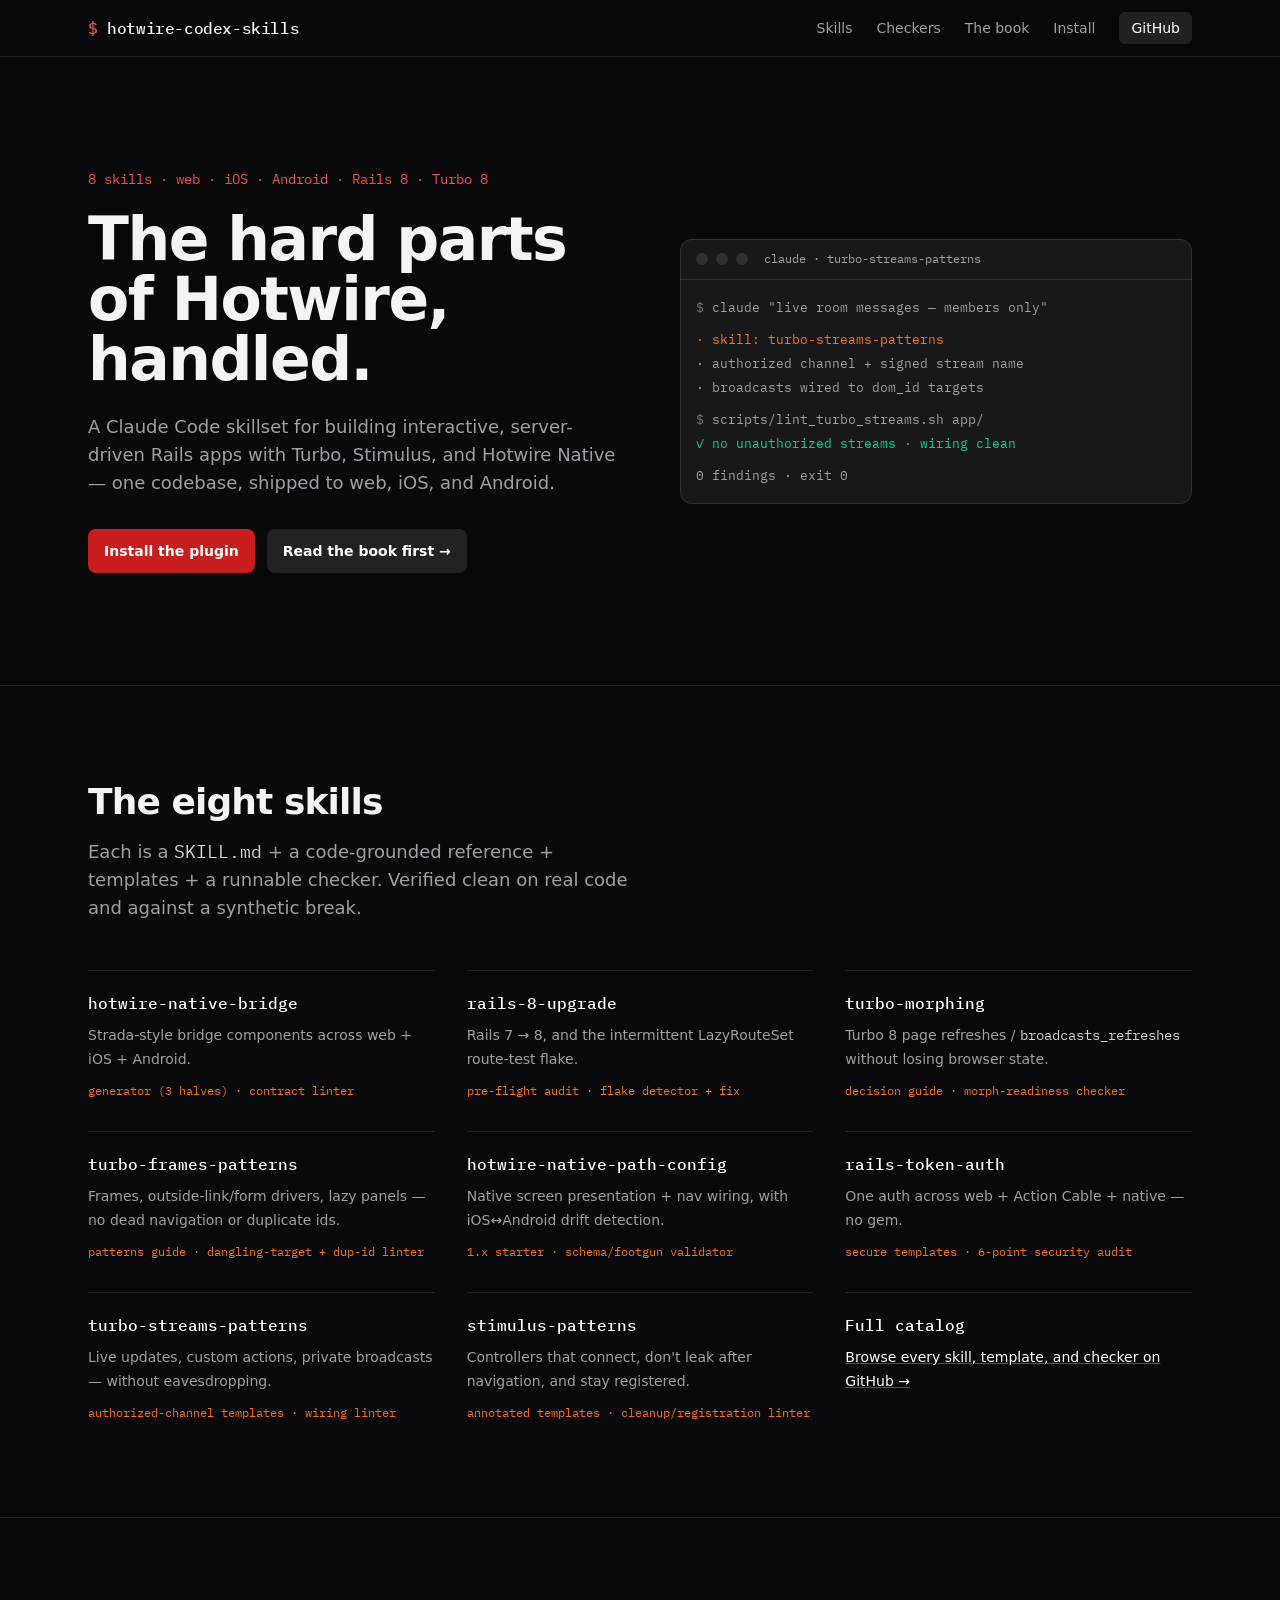
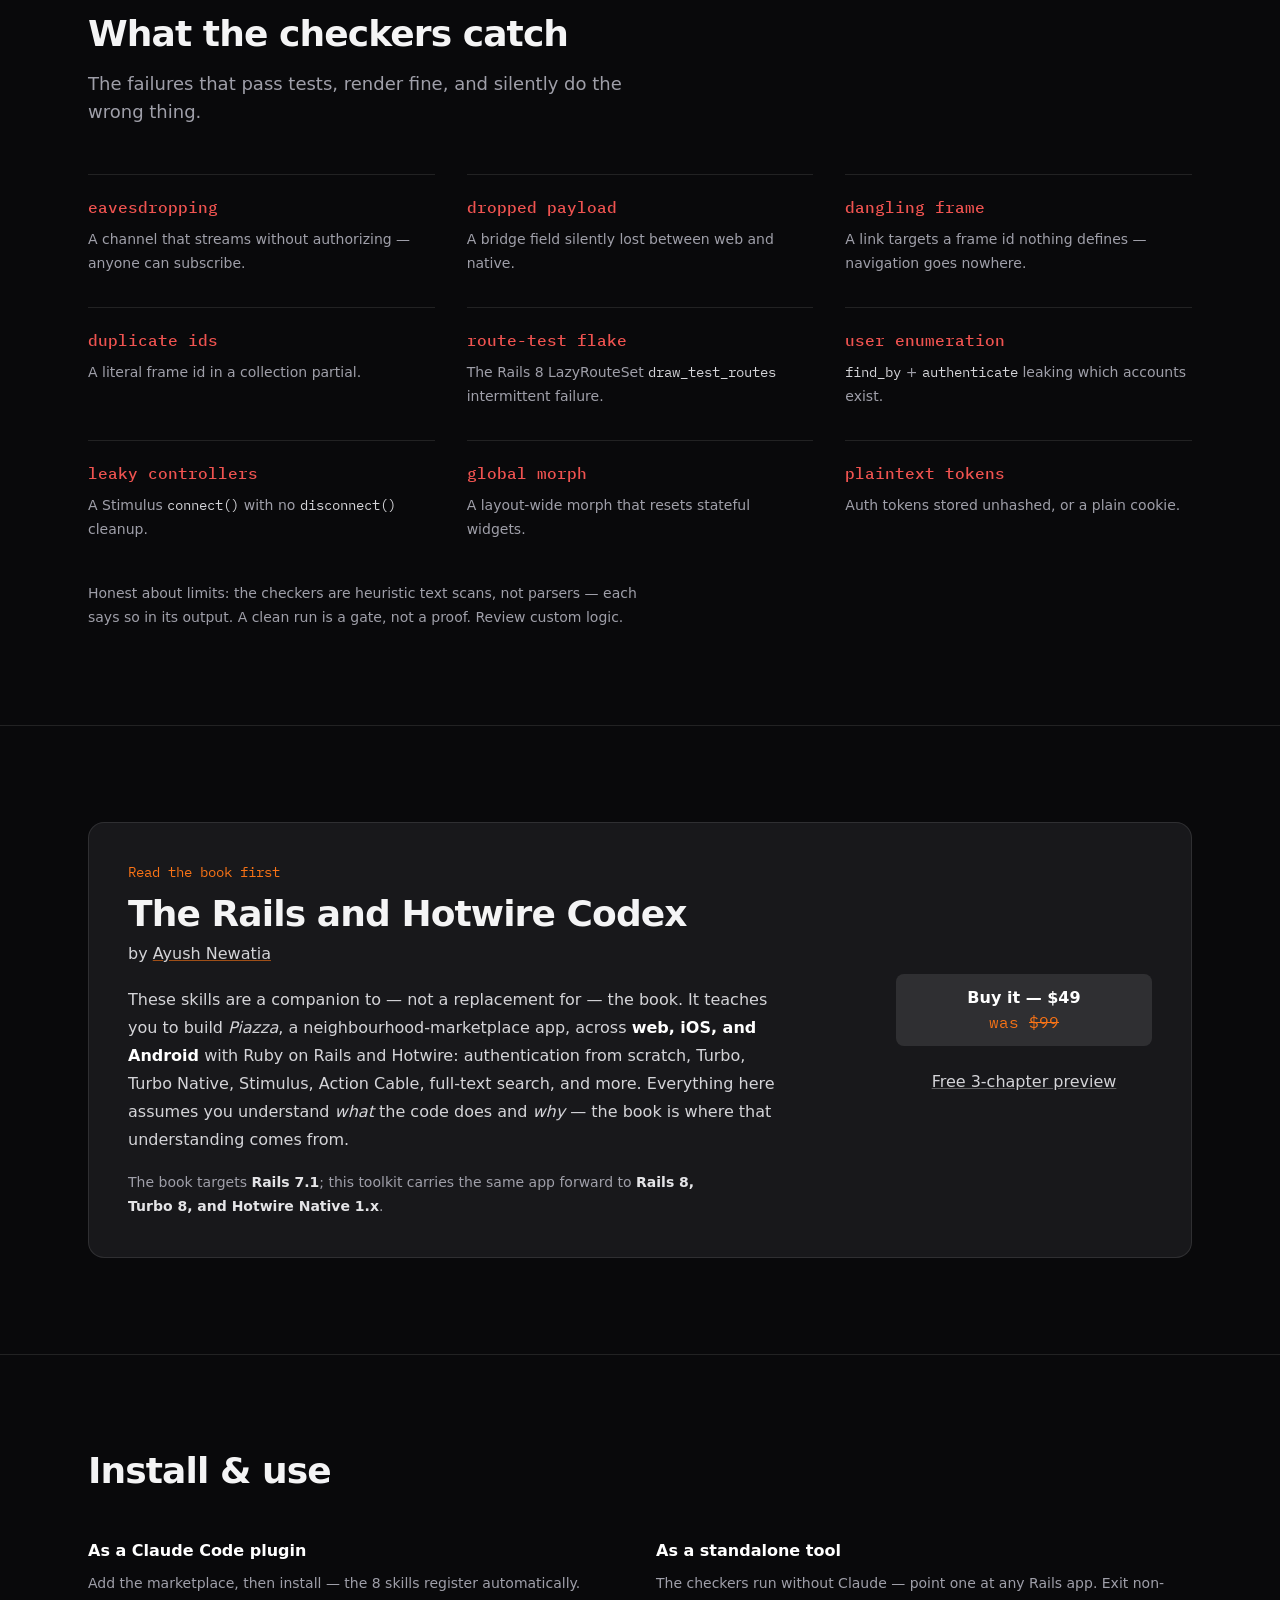
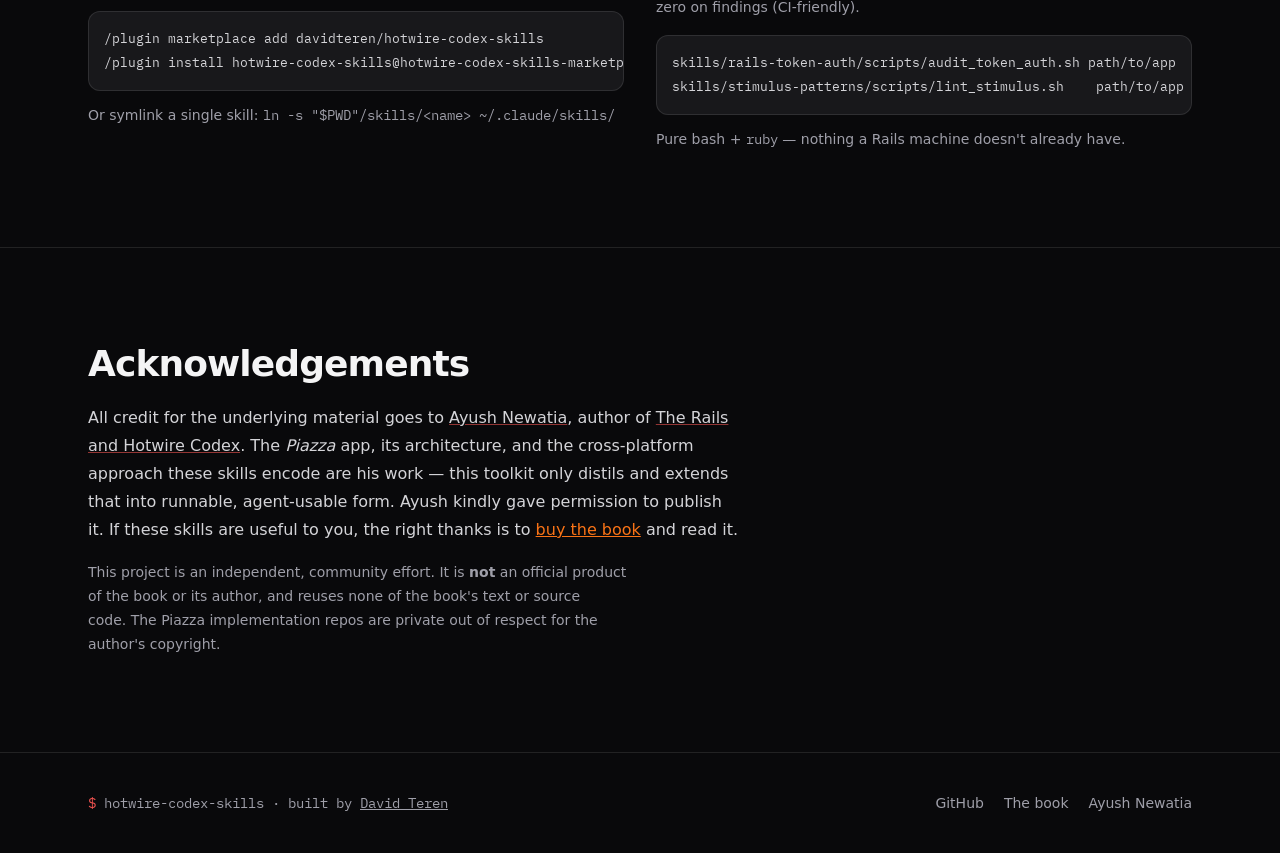
==== commit c3d59d92: "refactor(checkers): migrate the three python3 linters to Ruby What: the three checkers that needed P" ====
--- a/docs/index.html
+++ b/docs/index.html
@@ -34,7 +34,7 @@
   <!-- ============ NAV ============ -->
   <header class="sticky top-0 z-40 backdrop-blur bg-zinc-950/80 border-b border-white/10">
     <div class="mx-auto max-w-6xl px-6 h-14 flex items-center justify-between">
-      <a href="#top" class="font-mono font-medium tracking-tight text-zinc-100" aria-label="Homepage">
+      <a href="#top" class="font-mono font-medium tracking-tight text-zinc-100">
         <span class="text-rails-light">$</span> hotwire-codex-skills
       </a>
       <nav class="hidden sm:flex items-center gap-6 text-sm text-zinc-400">
@@ -42,7 +42,7 @@
         <a href="#checkers" class="hover:text-white">Checkers</a>
         <a href="#book" class="hover:text-white">The book</a>
         <a href="#install" class="hover:text-white">Install</a>
-        <a href="https://github.com/davidteren/hotwire-codex-skills" class="rounded-md bg-white/10 hover:bg-white/15 px-3 py-1.5 font-medium text-white focus-visible:outline-2 focus-visible:outline-offset-2 focus-visible:outline-rails-light">GitHub</a>
+        <a href="https://github.com/davidteren/hotwire-codex-skills" class="rounded-md bg-white/10 hover:bg-white/15 px-3 py-1.5 font-medium text-white">GitHub</a>
       </nav>
       <!-- mobile nav: native disclosure, no JS -->
       <details class="sm:hidden relative">
@@ -73,8 +73,8 @@
             Turbo, Stimulus, and Hotwire&nbsp;Native — one codebase, shipped to web, iOS, and Android.
           </p>
           <div class="mt-8 flex flex-wrap gap-3">
-            <a href="#install" class="rounded-lg bg-rails hover:bg-rails-dark px-4 py-3 text-base sm:text-sm font-semibold text-white focus-visible:outline-2 focus-visible:outline-offset-2 focus-visible:outline-rails-light">Install the plugin</a>
-            <a href="#book" class="rounded-lg bg-white/10 hover:bg-white/15 px-4 py-3 text-base sm:text-sm font-semibold text-white focus-visible:outline-2 focus-visible:outline-offset-2 focus-visible:outline-rails-light">Read the book first &rarr;</a>
+            <a href="#install" class="rounded-lg bg-rails hover:bg-rails-dark px-4 py-3 text-base sm:text-sm font-semibold text-white">Install the plugin</a>
+            <a href="#book" class="rounded-lg bg-white/10 hover:bg-white/15 px-4 py-3 text-base sm:text-sm font-semibold text-white">Read the book first &rarr;</a>
           </div>
         </div>
         <div class="min-w-0 w-full max-w-lg lg:justify-self-end">
@@ -83,7 +83,7 @@
               <span class="size-3 rounded-full bg-white/10"></span>
               <span class="size-3 rounded-full bg-white/10"></span>
               <span class="size-3 rounded-full bg-white/10"></span>
-              <p class="ml-2 font-mono text-xs text-zinc-500">claude · turbo-streams-patterns</p>
+              <p class="ml-2 font-mono text-xs text-zinc-400">claude · turbo-streams-patterns</p>
             </div>
             <div class="p-4 font-mono text-[0.8125rem] leading-6 overflow-x-auto">
               <p class="text-zinc-400"><span class="text-zinc-500">$</span> claude "live room messages — members only"</p>
@@ -198,7 +198,7 @@
             <dd class="mt-2 text-base/7 sm:text-sm/6 text-zinc-400">Auth tokens stored unhashed, or a plain cookie.</dd>
           </div>
         </dl>
-        <p class="mt-10 text-base/7 sm:text-sm/6 text-zinc-500 max-w-[64ch]">Honest about limits: the checkers are heuristic text scans, not parsers — each says so in its output. A clean run is a gate, not a proof. Review custom logic.</p>
+        <p class="mt-10 text-base/7 sm:text-sm/6 text-zinc-400 max-w-[64ch]">Honest about limits: the checkers are heuristic text scans, not parsers — each says so in its output. A clean run is a gate, not a proof. Review custom logic.</p>
       </div>
     </section>
 
@@ -224,7 +224,7 @@
               </p>
             </div>
             <div class="flex flex-col gap-3 lg:w-64">
-              <a href="https://ayushn21.gumroad.com/l/railshotwirecodex" class="rounded-lg bg-white/10 hover:bg-white/15 px-4 py-3 text-center font-semibold text-white focus-visible:outline-2 focus-visible:outline-offset-2 focus-visible:outline-rails-light">
+              <a href="https://ayushn21.gumroad.com/l/railshotwirecodex" class="rounded-lg bg-white/10 hover:bg-white/15 px-4 py-3 text-center font-semibold text-white">
                 Buy it — $49
                 <span class="block font-mono font-normal text-hot">was <s>$99</s></span>
               </a>
@@ -247,14 +247,14 @@
             <p class="mt-2 text-base/7 sm:text-sm/6 text-zinc-400">Add the marketplace, then install — the 8 skills register automatically.</p>
             <pre class="mt-4 rounded-xl bg-zinc-900 inset-ring inset-ring-white/10 p-4 text-[0.8125rem] leading-6 font-mono text-zinc-300 overflow-x-auto">/plugin marketplace add davidteren/hotwire-codex-skills
 /plugin install hotwire-codex-skills@hotwire-codex-skills-marketplace</pre>
-            <p class="mt-3 text-base/7 sm:text-sm/6 text-zinc-500">Or symlink a single skill: <code class="font-mono text-zinc-400">ln -s "$PWD"/skills/&lt;name&gt; ~/.claude/skills/</code></p>
+            <p class="mt-3 text-base/7 sm:text-sm/6 text-zinc-400">Or symlink a single skill: <code class="font-mono text-zinc-400">ln -s "$PWD"/skills/&lt;name&gt; ~/.claude/skills/</code></p>
           </div>
           <div class="min-w-0">
             <h3 class="font-semibold text-white">As a standalone tool</h3>
             <p class="mt-2 text-base/7 sm:text-sm/6 text-zinc-400">The checkers run without Claude — point one at any Rails app. Exit non-zero on findings (CI-friendly).</p>
             <pre class="mt-4 rounded-xl bg-zinc-900 inset-ring inset-ring-white/10 p-4 text-[0.8125rem] leading-6 font-mono text-zinc-300 overflow-x-auto">skills/rails-token-auth/scripts/audit_token_auth.sh path/to/app
 skills/stimulus-patterns/scripts/lint_stimulus.sh    path/to/app</pre>
-            <p class="mt-3 text-base/7 sm:text-sm/6 text-zinc-500">Pure bash; three checkers need <code class="font-mono text-zinc-400">python3</code>.</p>
+            <p class="mt-3 text-base/7 sm:text-sm/6 text-zinc-400">Pure bash + <code class="font-mono text-zinc-400">ruby</code> — nothing a Rails machine doesn't already have.</p>
           </div>
         </div>
       </div>
@@ -273,7 +273,7 @@
           publish it. If these skills are useful to you, the right thanks is to
           <a href="https://ayushn21.gumroad.com/l/railshotwirecodex" class="text-hot underline">buy the book</a> and read it.
         </p>
-        <p class="mt-4 text-base/7 sm:text-sm/6 text-zinc-500 text-pretty max-w-[64ch]">
+        <p class="mt-4 text-base/7 sm:text-sm/6 text-zinc-400 text-pretty max-w-[64ch]">
           This project is an independent, community effort. It is <strong>not</strong> an official product of the book or
           its author, and reuses none of the book's text or source code. The Piazza implementation repos are private out
           of respect for the author's copyright.
@@ -285,11 +285,11 @@
   <!-- ============ FOOTER ============ -->
   <footer class="border-t border-white/10">
     <div class="mx-auto max-w-6xl px-6 py-10 flex flex-col sm:flex-row justify-between gap-4 text-sm text-zinc-400">
-      <p class="font-mono"><span class="text-rails-light">$</span> hotwire-codex-skills · built by <a href="https://github.com/davidteren" class="font-normal hover:text-white underline">David Teren</a></p>
+      <p class="font-mono"><span class="text-rails-light">$</span> hotwire-codex-skills · built by <a href="https://github.com/davidteren" class="hover:text-white underline">David Teren</a></p>
       <div class="flex gap-5">
-        <a href="https://github.com/davidteren/hotwire-codex-skills" class="font-normal hover:text-white">GitHub</a>
-        <a href="https://railsandhotwirecodex.com/" class="font-normal hover:text-white">The book</a>
-        <a href="https://radioactivetoy.tech" class="font-normal hover:text-white">Ayush Newatia</a>
+        <a href="https://github.com/davidteren/hotwire-codex-skills" class="hover:text-white">GitHub</a>
+        <a href="https://railsandhotwirecodex.com/" class="hover:text-white">The book</a>
+        <a href="https://radioactivetoy.tech" class="hover:text-white">Ayush Newatia</a>
       </div>
     </div>
   </footer>
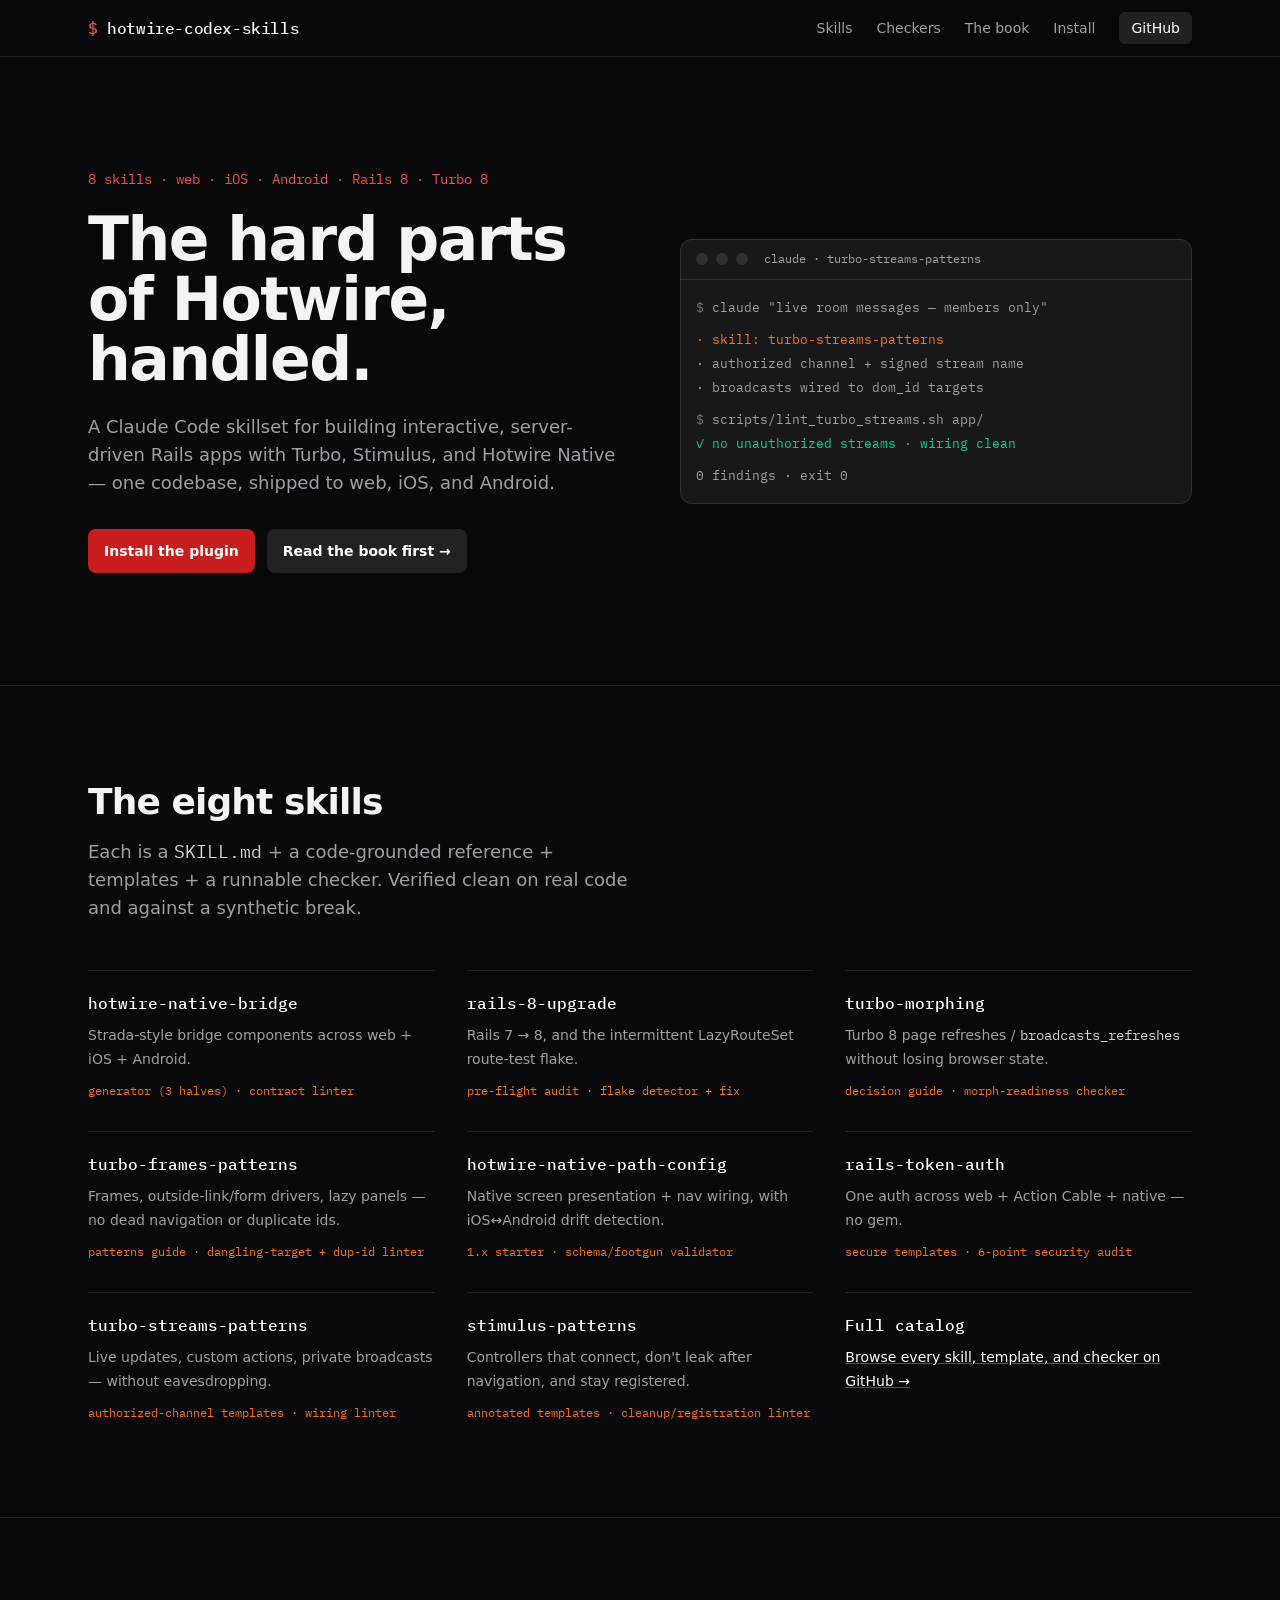
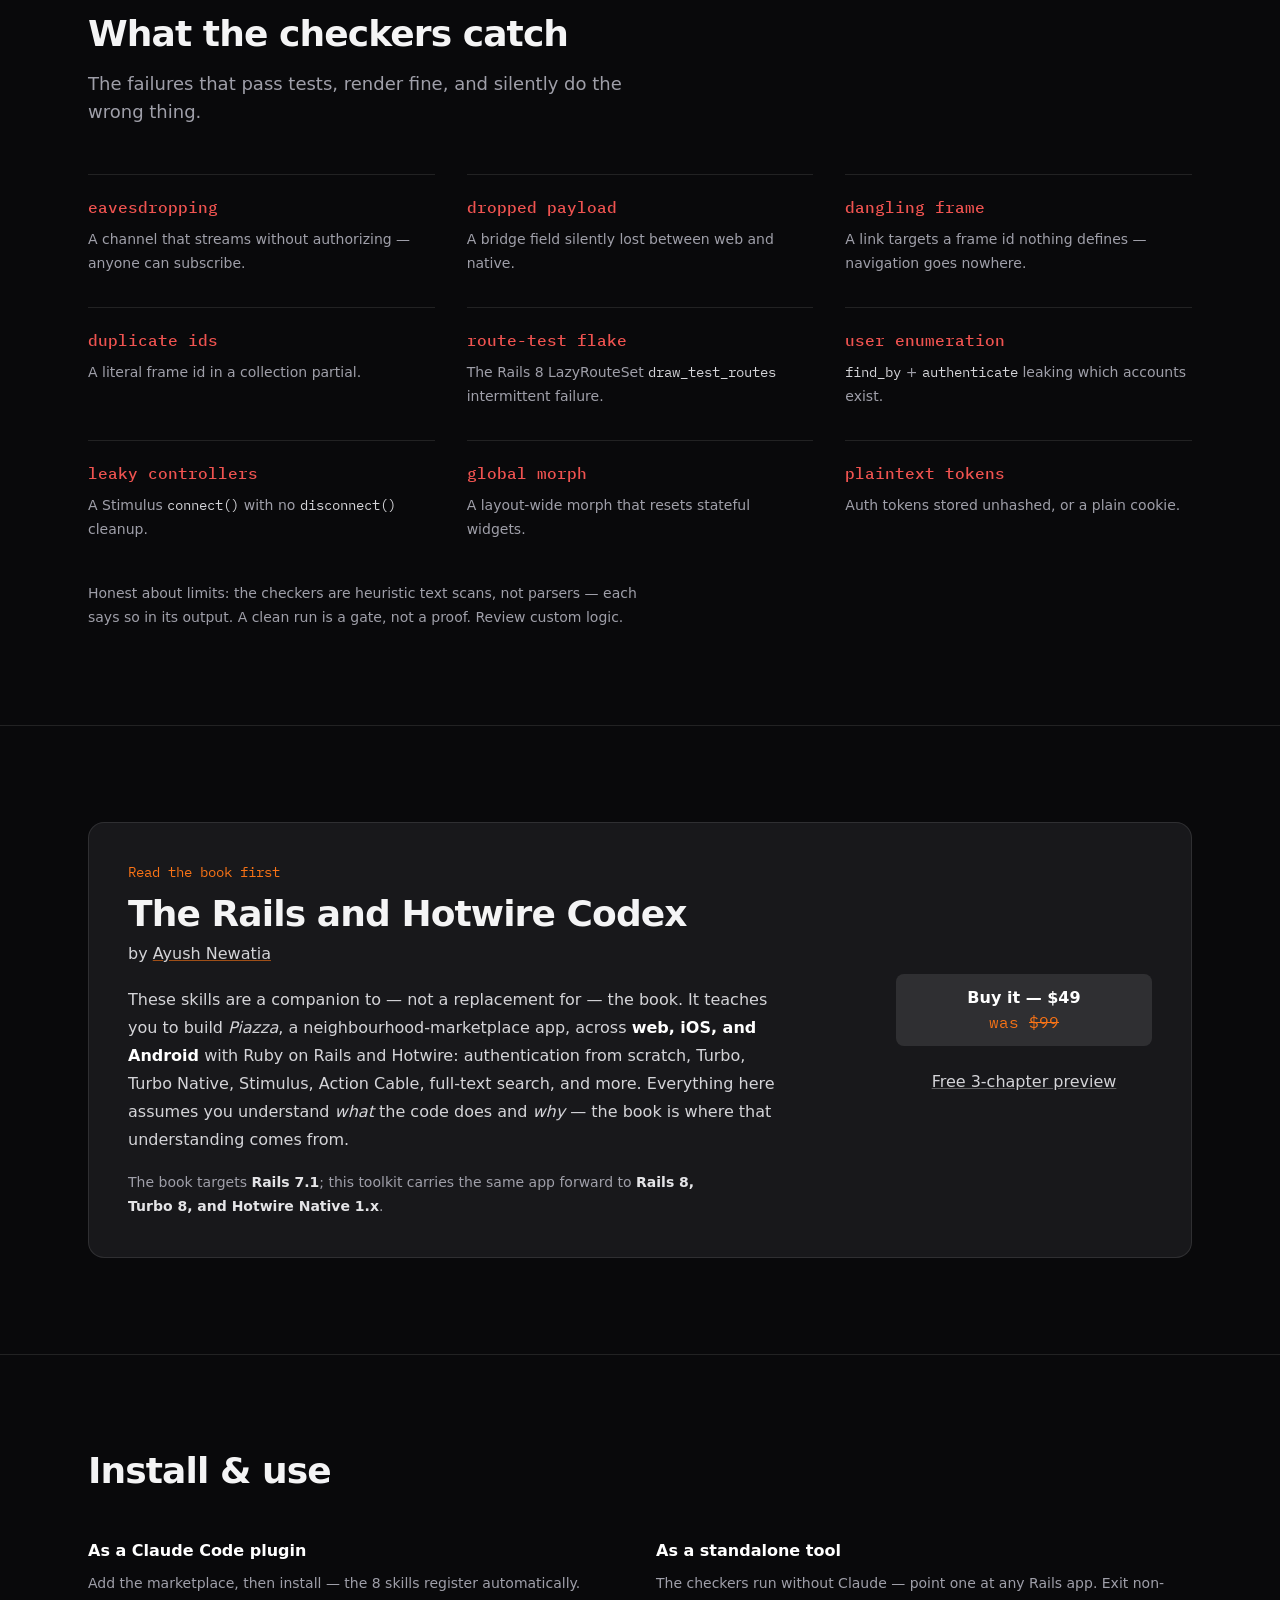
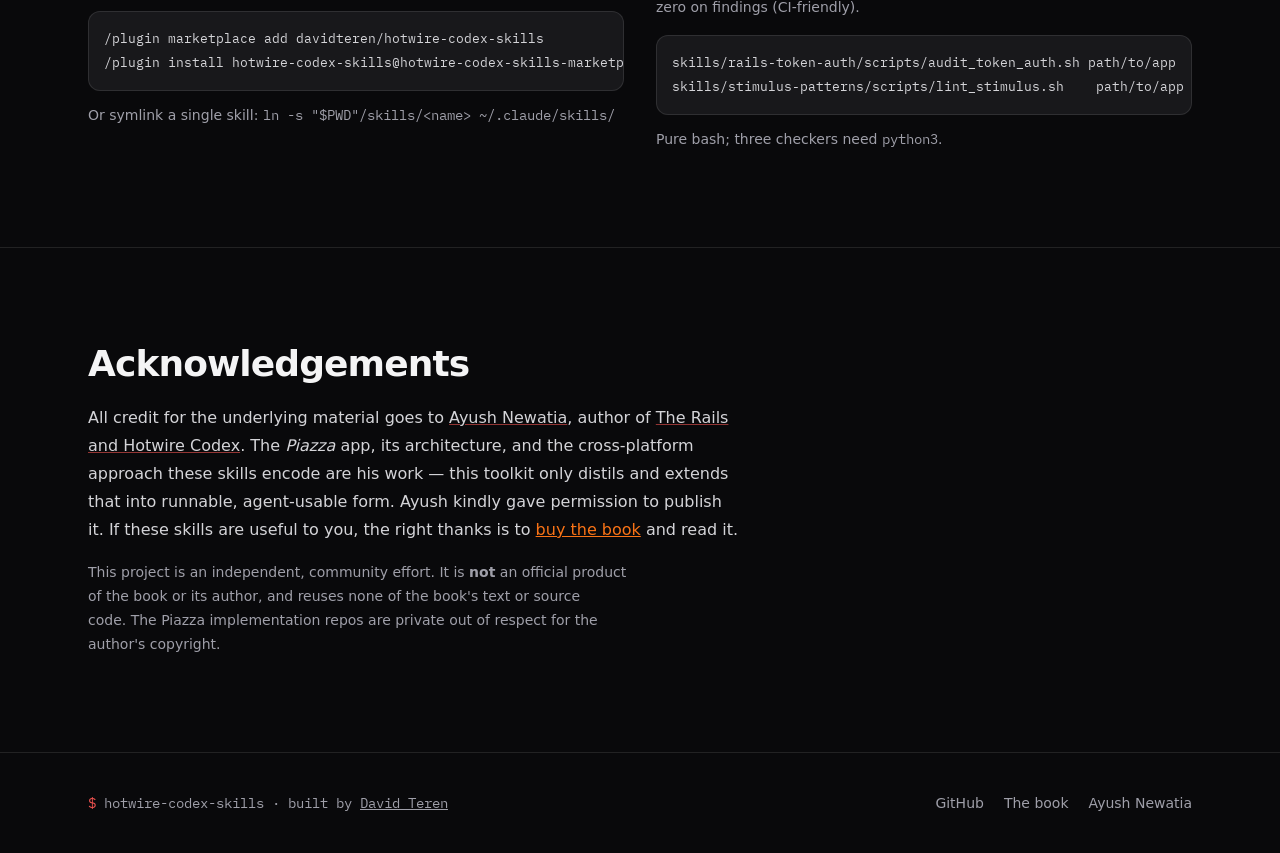
==== commit ae12f243: "fix(ie-review): site a11y — AA contrast + consistent keyboard focus Intent-engineering review (exper" ====
--- a/docs/index.html
+++ b/docs/index.html
@@ -254,7 +254,7 @@
             <p class="mt-2 text-base/7 sm:text-sm/6 text-zinc-400">The checkers run without Claude — point one at any Rails app. Exit non-zero on findings (CI-friendly).</p>
             <pre class="mt-4 rounded-xl bg-zinc-900 inset-ring inset-ring-white/10 p-4 text-[0.8125rem] leading-6 font-mono text-zinc-300 overflow-x-auto">skills/rails-token-auth/scripts/audit_token_auth.sh path/to/app
 skills/stimulus-patterns/scripts/lint_stimulus.sh    path/to/app</pre>
-            <p class="mt-3 text-base/7 sm:text-sm/6 text-zinc-400">Pure bash + <code class="font-mono text-zinc-400">ruby</code> — nothing a Rails machine doesn't already have.</p>
+            <p class="mt-3 text-base/7 sm:text-sm/6 text-zinc-400">Pure bash; three checkers need <code class="font-mono text-zinc-400">python3</code>.</p>
           </div>
         </div>
       </div>
--- a/docs/styles.css
+++ b/docs/styles.css
@@ -1,2 +1,2 @@
 /*! tailwindcss v4.3.1 | MIT License | https://tailwindcss.com */
-@layer properties{@supports (((-webkit-hyphens:none)) and (not (margin-trim:inline))) or ((-moz-orient:inline) and (not (color:rgb(from red r g b)))){*,:before,:after,::backdrop{--tw-border-style:solid;--tw-leading:initial;--tw-font-weight:initial;--tw-tracking:initial;--tw-shadow:0 0 #0000;--tw-shadow-color:initial;--tw-shadow-alpha:100%;--tw-inset-shadow:0 0 #0000;--tw-inset-shadow-color:initial;--tw-inset-shadow-alpha:100%;--tw-ring-color:initial;--tw-ring-shadow:0 0 #0000;--tw-inset-ring-color:initial;--tw-inset-ring-shadow:0 0 #0000;--tw-ring-inset:initial;--tw-ring-offset-width:0px;--tw-ring-offset-color:#fff;--tw-ring-offset-shadow:0 0 #0000;--tw-blur:initial;--tw-brightness:initial;--tw-contrast:initial;--tw-grayscale:initial;--tw-hue-rotate:initial;--tw-invert:initial;--tw-opacity:initial;--tw-saturate:initial;--tw-sepia:initial;--tw-drop-shadow:initial;--tw-drop-shadow-color:initial;--tw-drop-shadow-alpha:100%;--tw-drop-shadow-size:initial;--tw-backdrop-blur:initial;--tw-backdrop-brightness:initial;--tw-backdrop-contrast:initial;--tw-backdrop-grayscale:initial;--tw-backdrop-hue-rotate:initial;--tw-backdrop-invert:initial;--tw-backdrop-opacity:initial;--tw-backdrop-saturate:initial;--tw-backdrop-sepia:initial;--tw-outline-style:solid}}}@layer theme{:root,:host{--font-sans:"InterVariable", "Inter", ui-sans-serif, system-ui, sans-serif;--font-mono:"IBM Plex Mono", ui-monospace, SFMono-Regular, Menlo, monospace;--color-emerald-400:oklch(76.5% .177 163.223);--color-zinc-100:oklch(96.7% .001 286.375);--color-zinc-200:oklch(92% .004 286.32);--color-zinc-300:oklch(87.1% .006 286.286);--color-zinc-400:oklch(70.5% .015 286.067);--color-zinc-500:oklch(55.2% .016 285.938);--color-zinc-900:oklch(21% .006 285.885);--color-zinc-950:oklch(14.1% .005 285.823);--color-neutral-800:oklch(26.9% 0 0);--color-white:#fff;--spacing:.25rem;--container-lg:32rem;--container-xl:36rem;--container-6xl:72rem;--text-xs:.75rem;--text-xs--line-height:calc(1 / .75);--text-sm:.875rem;--text-sm--line-height:calc(1.25 / .875);--text-base:1rem;--text-base--line-height:calc(1.5 / 1);--text-lg:1.125rem;--text-lg--line-height:calc(1.75 / 1.125);--text-2xl:1.5rem;--text-2xl--line-height:calc(2 / 1.5);--text-3xl:1.875rem;--text-3xl--line-height:calc(2.25 / 1.875);--text-4xl:2.25rem;--text-4xl--line-height:calc(2.5 / 2.25);--text-5xl:3rem;--text-5xl--line-height:1;--text-6xl:3.75rem;--text-6xl--line-height:1;--font-weight-normal:400;--font-weight-medium:500;--font-weight-semibold:600;--tracking-tight:-.025em;--radius-md:.375rem;--radius-lg:.5rem;--radius-xl:.75rem;--radius-2xl:1rem;--default-font-family:var(--font-sans);--default-font-feature-settings:var(--font-sans--font-feature-settings);--default-mono-font-family:var(--font-mono);--color-rails:#c81e1e;--color-rails-dark:#9b1414;--color-rails-light:#ef5350;--color-hot:#f97316;--font-sans--font-feature-settings:"cv02", "cv03", "cv04", "cv11"}}@layer base{*,:after,:before,::backdrop{box-sizing:border-box;border:0 solid;margin:0;padding:0}::file-selector-button{box-sizing:border-box;border:0 solid;margin:0;padding:0}html,:host{-webkit-text-size-adjust:100%;tab-size:4;line-height:1.5;font-family:var(--default-font-family,ui-sans-serif, system-ui, sans-serif, "Apple Color Emoji", "Segoe UI Emoji", "Segoe UI Symbol", "Noto Color Emoji");font-feature-settings:var(--default-font-feature-settings,normal);font-variation-settings:var(--default-font-variation-settings,normal);-webkit-tap-highlight-color:transparent}hr{height:0;color:inherit;border-top-width:1px}abbr:where([title]){-webkit-text-decoration:underline dotted;text-decoration:underline dotted}h1,h2,h3,h4,h5,h6{font-size:inherit;font-weight:inherit}a{color:inherit;-webkit-text-decoration:inherit;-webkit-text-decoration:inherit;-webkit-text-decoration:inherit;text-decoration:inherit}b,strong{font-weight:bolder}code,kbd,samp,pre{font-family:var(--default-mono-font-family,ui-monospace, SFMono-Regular, Menlo, Monaco, Consolas, "Liberation Mono", "Courier New", monospace);font-feature-settings:var(--default-mono-font-feature-settings,normal);font-variation-settings:var(--default-mono-font-variation-settings,normal);font-size:1em}small{font-size:80%}sub,sup{vertical-align:baseline;font-size:75%;line-height:0;position:relative}sub{bottom:-.25em}sup{top:-.5em}table{text-indent:0;border-color:inherit;border-collapse:collapse}:-moz-focusring{outline:auto}progress{vertical-align:baseline}summary{display:list-item}ol,ul,menu{list-style:none}img,svg,video,canvas,audio,iframe,embed,object{vertical-align:middle;display:block}img,video{max-width:100%;height:auto}button,input,select,optgroup,textarea{font:inherit;font-feature-settings:inherit;font-variation-settings:inherit;letter-spacing:inherit;color:inherit;opacity:1;background-color:#0000;border-radius:0}::file-selector-button{font:inherit;font-feature-settings:inherit;font-variation-settings:inherit;letter-spacing:inherit;color:inherit;opacity:1;background-color:#0000;border-radius:0}:where(select:is([multiple],[size])) optgroup{font-weight:bolder}:where(select:is([multiple],[size])) optgroup option{padding-inline-start:20px}::file-selector-button{margin-inline-end:4px}::placeholder{opacity:1}@supports (not ((-webkit-appearance:-apple-pay-button))) or (contain-intrinsic-size:1px){::placeholder{color:currentColor}@supports (color:color-mix(in lab, red, red)){::placeholder{color:color-mix(in oklab, currentcolor 50%, transparent)}}}textarea{resize:vertical}::-webkit-search-decoration{-webkit-appearance:none}::-webkit-date-and-time-value{min-height:1lh;text-align:inherit}::-webkit-datetime-edit{display:inline-flex}::-webkit-datetime-edit-fields-wrapper{padding:0}::-webkit-datetime-edit{padding-block:0}::-webkit-datetime-edit-year-field{padding-block:0}::-webkit-datetime-edit-month-field{padding-block:0}::-webkit-datetime-edit-day-field{padding-block:0}::-webkit-datetime-edit-hour-field{padding-block:0}::-webkit-datetime-edit-minute-field{padding-block:0}::-webkit-datetime-edit-second-field{padding-block:0}::-webkit-datetime-edit-millisecond-field{padding-block:0}::-webkit-datetime-edit-meridiem-field{padding-block:0}::-webkit-calendar-picker-indicator{line-height:1}:-moz-ui-invalid{box-shadow:none}button,input:where([type=button],[type=reset],[type=submit]){appearance:button}::file-selector-button{appearance:button}::-webkit-inner-spin-button{height:auto}::-webkit-outer-spin-button{height:auto}[hidden]:where(:not([hidden=until-found])){display:none!important}}@layer components;@layer utilities{.invisible{visibility:hidden}.visible{visibility:visible}.absolute{position:absolute}.fixed{position:fixed}.relative{position:relative}.static{position:static}.sticky{position:sticky}.top-0{top:0}.right-0{right:0}.isolate{isolation:isolate}.z-40{z-index:40}.container{width:100%}@media (min-width:40rem){.container{max-width:40rem}}@media (min-width:48rem){.container{max-width:48rem}}@media (min-width:64rem){.container{max-width:64rem}}@media (min-width:80rem){.container{max-width:80rem}}@media (min-width:96rem){.container{max-width:96rem}}.mx-auto{margin-inline:auto}.mt-2{margin-top:calc(var(--spacing) * 2)}.mt-3{margin-top:calc(var(--spacing) * 3)}.mt-4{margin-top:calc(var(--spacing) * 4)}.mt-5{margin-top:calc(var(--spacing) * 5)}.mt-6{margin-top:calc(var(--spacing) * 6)}.mt-7{margin-top:calc(var(--spacing) * 7)}.mt-8{margin-top:calc(var(--spacing) * 8)}.mt-9{margin-top:calc(var(--spacing) * 9)}.mt-10{margin-top:calc(var(--spacing) * 10)}.mt-12{margin-top:calc(var(--spacing) * 12)}.ml-2{margin-left:calc(var(--spacing) * 2)}.block{display:block}.contents{display:contents}.flex{display:flex}.grid{display:grid}.hidden{display:none}.inline{display:inline}.table{display:table}.size-3{width:calc(var(--spacing) * 3);height:calc(var(--spacing) * 3)}.h-3{height:calc(var(--spacing) * 3)}.h-14{height:calc(var(--spacing) * 14)}.min-h-dvh{min-height:100dvh}.w-3{width:calc(var(--spacing) * 3)}.w-44{width:calc(var(--spacing) * 44)}.w-\[370px\]{width:370px}.w-full{width:100%}.max-w-6xl{max-width:var(--container-6xl)}.max-w-\[24ch\]{max-width:24ch}.max-w-\[35ch\]{max-width:35ch}.max-w-\[48ch\]{max-width:48ch}.max-w-\[64ch\]{max-width:64ch}.max-w-lg{max-width:var(--container-lg)}.max-w-xl{max-width:var(--container-xl)}.min-w-0{min-width:0}.flex-1{flex:1}.shrink-0{flex-shrink:0}.cursor-pointer{cursor:pointer}.list-none{list-style-type:none}.flex-col{flex-direction:column}.flex-wrap{flex-wrap:wrap}.items-center{align-items:center}.justify-between{justify-content:space-between}.gap-2{gap:calc(var(--spacing) * 2)}.gap-3{gap:calc(var(--spacing) * 3)}.gap-4{gap:calc(var(--spacing) * 4)}.gap-5{gap:calc(var(--spacing) * 5)}.gap-6{gap:calc(var(--spacing) * 6)}.gap-8{gap:calc(var(--spacing) * 8)}.overflow-hidden{overflow:hidden}.overflow-x-auto{overflow-x:auto}.scroll-smooth{scroll-behavior:smooth}.rounded{border-radius:.25rem}.rounded-2xl{border-radius:var(--radius-2xl)}.rounded-full{border-radius:3.40282e38px}.rounded-lg{border-radius:var(--radius-lg)}.rounded-md{border-radius:var(--radius-md)}.rounded-xl{border-radius:var(--radius-xl)}.border{border-style:var(--tw-border-style);border-width:1px}.border-t{border-top-style:var(--tw-border-style);border-top-width:1px}.border-b{border-bottom-style:var(--tw-border-style);border-bottom-width:1px}.border-white\/10{border-color:#ffffff1a}@supports (color:color-mix(in lab, red, red)){.border-white\/10{border-color:color-mix(in oklab, var(--color-white) 10%, transparent)}}.bg-neutral-800{background-color:var(--color-neutral-800)}.bg-rails{background-color:var(--color-rails)}.bg-white\/10{background-color:#ffffff1a}@supports (color:color-mix(in lab, red, red)){.bg-white\/10{background-color:color-mix(in oklab, var(--color-white) 10%, transparent)}}.bg-zinc-900{background-color:var(--color-zinc-900)}.bg-zinc-950{background-color:var(--color-zinc-950)}.bg-zinc-950\/80{background-color:#09090bcc}@supports (color:color-mix(in lab, red, red)){.bg-zinc-950\/80{background-color:color-mix(in oklab, var(--color-zinc-950) 80%, transparent)}}.p-2{padding:calc(var(--spacing) * 2)}.p-4{padding:calc(var(--spacing) * 4)}.p-5{padding:calc(var(--spacing) * 5)}.p-6{padding:calc(var(--spacing) * 6)}.px-3{padding-inline:calc(var(--spacing) * 3)}.px-4{padding-inline:calc(var(--spacing) * 4)}.px-6{padding-inline:calc(var(--spacing) * 6)}.px-16{padding-inline:calc(var(--spacing) * 16)}.py-1\.5{padding-block:calc(var(--spacing) * 1.5)}.py-2{padding-block:calc(var(--spacing) * 2)}.py-3{padding-block:calc(var(--spacing) * 3)}.py-10{padding-block:calc(var(--spacing) * 10)}.py-16{padding-block:calc(var(--spacing) * 16)}.py-20{padding-block:calc(var(--spacing) * 20)}.pt-5{padding-top:calc(var(--spacing) * 5)}.pr-12{padding-right:calc(var(--spacing) * 12)}.text-center{text-align:center}.font-sans{font-family:var(--font-sans);font-feature-settings:var(--font-sans--font-feature-settings)}.font-mono{font-family:var(--font-mono)}.text-2xl{font-size:var(--text-2xl);line-height:var(--tw-leading,var(--text-2xl--line-height))}.text-3xl{font-size:var(--text-3xl);line-height:var(--tw-leading,var(--text-3xl--line-height))}.text-5xl{font-size:var(--text-5xl);line-height:var(--tw-leading,var(--text-5xl--line-height))}.text-base{font-size:var(--text-base);line-height:var(--tw-leading,var(--text-base--line-height))}.text-base\/7{font-size:var(--text-base);line-height:calc(var(--spacing) * 7)}.text-lg{font-size:var(--text-lg);line-height:var(--tw-leading,var(--text-lg--line-height))}.text-sm{font-size:var(--text-sm);line-height:var(--tw-leading,var(--text-sm--line-height))}.text-xs{font-size:var(--text-xs);line-height:var(--tw-leading,var(--text-xs--line-height))}.text-\[0\.8125rem\]{font-size:.8125rem}.text-\[15px\]{font-size:15px}.text-\[26px\]{font-size:26px}.text-\[64px\]{font-size:64px}.leading-6{--tw-leading:calc(var(--spacing) * 6);line-height:calc(var(--spacing) * 6)}.leading-7{--tw-leading:calc(var(--spacing) * 7);line-height:calc(var(--spacing) * 7)}.leading-\[1\.05\]{--tw-leading:1.05;line-height:1.05}.font-medium{--tw-font-weight:var(--font-weight-medium);font-weight:var(--font-weight-medium)}.font-normal{--tw-font-weight:var(--font-weight-normal);font-weight:var(--font-weight-normal)}.font-semibold{--tw-font-weight:var(--font-weight-semibold);font-weight:var(--font-weight-semibold)}.tracking-tight{--tw-tracking:var(--tracking-tight);letter-spacing:var(--tracking-tight)}.text-balance{text-wrap:balance}.text-pretty{text-wrap:pretty}.text-emerald-400{color:var(--color-emerald-400)}.text-hot{color:var(--color-hot)}.text-rails-light{color:var(--color-rails-light)}.text-white{color:var(--color-white)}.text-zinc-100{color:var(--color-zinc-100)}.text-zinc-200{color:var(--color-zinc-200)}.text-zinc-300{color:var(--color-zinc-300)}.text-zinc-400{color:var(--color-zinc-400)}.text-zinc-500{color:var(--color-zinc-500)}.underline{text-decoration-line:underline}.decoration-hot\/60{text-decoration-color:#f9731699}@supports (color:color-mix(in lab, red, red)){.decoration-hot\/60{-webkit-text-decoration-color:color-mix(in oklab, var(--color-hot) 60%, transparent);-webkit-text-decoration-color:color-mix(in oklab, var(--color-hot) 60%, transparent);text-decoration-color:color-mix(in oklab, var(--color-hot) 60%, transparent)}}.decoration-rails-light\/60{text-decoration-color:#ef535099}@supports (color:color-mix(in lab, red, red)){.decoration-rails-light\/60{-webkit-text-decoration-color:color-mix(in oklab, var(--color-rails-light) 60%, transparent);-webkit-text-decoration-color:color-mix(in oklab, var(--color-rails-light) 60%, transparent);text-decoration-color:color-mix(in oklab, var(--color-rails-light) 60%, transparent)}}.decoration-white\/30{text-decoration-color:#ffffff4d}@supports (color:color-mix(in lab, red, red)){.decoration-white\/30{-webkit-text-decoration-color:color-mix(in oklab, var(--color-white) 30%, transparent);-webkit-text-decoration-color:color-mix(in oklab, var(--color-white) 30%, transparent);text-decoration-color:color-mix(in oklab, var(--color-white) 30%, transparent)}}.antialiased{-webkit-font-smoothing:antialiased;-moz-osx-font-smoothing:grayscale}.scheme-only-dark{color-scheme:dark only}.inset-ring{--tw-inset-ring-shadow:inset 0 0 0 1px var(--tw-inset-ring-color,currentcolor);box-shadow:var(--tw-inset-shadow), var(--tw-inset-ring-shadow), var(--tw-ring-offset-shadow), var(--tw-ring-shadow), var(--tw-shadow)}.inset-ring-white\/10{--tw-inset-ring-color:#ffffff1a}@supports (color:color-mix(in lab, red, red)){.inset-ring-white\/10{--tw-inset-ring-color:color-mix(in oklab, var(--color-white) 10%, transparent)}}.filter{filter:var(--tw-blur,) var(--tw-brightness,) var(--tw-contrast,) var(--tw-grayscale,) var(--tw-hue-rotate,) var(--tw-invert,) var(--tw-saturate,) var(--tw-sepia,) var(--tw-drop-shadow,)}.backdrop-blur{--tw-backdrop-blur:blur(8px);-webkit-backdrop-filter:var(--tw-backdrop-blur,) var(--tw-backdrop-brightness,) var(--tw-backdrop-contrast,) var(--tw-backdrop-grayscale,) var(--tw-backdrop-hue-rotate,) var(--tw-backdrop-invert,) var(--tw-backdrop-opacity,) var(--tw-backdrop-saturate,) var(--tw-backdrop-sepia,);backdrop-filter:var(--tw-backdrop-blur,) var(--tw-backdrop-brightness,) var(--tw-backdrop-contrast,) var(--tw-backdrop-grayscale,) var(--tw-backdrop-hue-rotate,) var(--tw-backdrop-invert,) var(--tw-backdrop-opacity,) var(--tw-backdrop-saturate,) var(--tw-backdrop-sepia,)}@media (hover:hover){.hover\:bg-rails-dark:hover{background-color:var(--color-rails-dark)}.hover\:bg-white\/10:hover{background-color:#ffffff1a}@supports (color:color-mix(in lab, red, red)){.hover\:bg-white\/10:hover{background-color:color-mix(in oklab, var(--color-white) 10%, transparent)}}.hover\:bg-white\/15:hover{background-color:#ffffff26}@supports (color:color-mix(in lab, red, red)){.hover\:bg-white\/15:hover{background-color:color-mix(in oklab, var(--color-white) 15%, transparent)}}.hover\:text-white:hover{color:var(--color-white)}.hover\:decoration-hot:hover{-webkit-text-decoration-color:var(--color-hot);-webkit-text-decoration-color:var(--color-hot);text-decoration-color:var(--color-hot)}.hover\:decoration-rails-light:hover{-webkit-text-decoration-color:var(--color-rails-light);-webkit-text-decoration-color:var(--color-rails-light);text-decoration-color:var(--color-rails-light)}.hover\:decoration-white:hover{-webkit-text-decoration-color:var(--color-white);-webkit-text-decoration-color:var(--color-white);text-decoration-color:var(--color-white)}}.focus-visible\:outline-2:focus-visible{outline-style:var(--tw-outline-style);outline-width:2px}.focus-visible\:outline-offset-2:focus-visible{outline-offset:2px}.focus-visible\:outline-rails-light:focus-visible{outline-color:var(--color-rails-light)}@media (min-width:40rem){.sm\:flex{display:flex}.sm\:hidden{display:none}.sm\:grid-cols-2{grid-template-columns:repeat(2,minmax(0,1fr))}.sm\:flex-row{flex-direction:row}.sm\:p-10{padding:calc(var(--spacing) * 10)}.sm\:py-24{padding-block:calc(var(--spacing) * 24)}.sm\:py-28{padding-block:calc(var(--spacing) * 28)}.sm\:text-4xl{font-size:var(--text-4xl);line-height:var(--tw-leading,var(--text-4xl--line-height))}.sm\:text-6xl{font-size:var(--text-6xl);line-height:var(--tw-leading,var(--text-6xl--line-height))}.sm\:text-sm{font-size:var(--text-sm);line-height:var(--tw-leading,var(--text-sm--line-height))}.sm\:text-sm\/6{font-size:var(--text-sm);line-height:calc(var(--spacing) * 6)}}@media (min-width:64rem){.lg\:w-64{width:calc(var(--spacing) * 64)}.lg\:grid-cols-2{grid-template-columns:repeat(2,minmax(0,1fr))}.lg\:grid-cols-3{grid-template-columns:repeat(3,minmax(0,1fr))}.lg\:grid-cols-\[1fr_auto\]{grid-template-columns:1fr auto}.lg\:justify-self-end{justify-self:flex-end}}}@media (prefers-reduced-motion:reduce){html{scroll-behavior:auto}}@property --tw-border-style{syntax:"*";inherits:false;initial-value:solid}@property --tw-leading{syntax:"*";inherits:false}@property --tw-font-weight{syntax:"*";inherits:false}@property --tw-tracking{syntax:"*";inherits:false}@property --tw-shadow{syntax:"*";inherits:false;initial-value:0 0 #0000}@property --tw-shadow-color{syntax:"*";inherits:false}@property --tw-shadow-alpha{syntax:"<percentage>";inherits:false;initial-value:100%}@property --tw-inset-shadow{syntax:"*";inherits:false;initial-value:0 0 #0000}@property --tw-inset-shadow-color{syntax:"*";inherits:false}@property --tw-inset-shadow-alpha{syntax:"<percentage>";inherits:false;initial-value:100%}@property --tw-ring-color{syntax:"*";inherits:false}@property --tw-ring-shadow{syntax:"*";inherits:false;initial-value:0 0 #0000}@property --tw-inset-ring-color{syntax:"*";inherits:false}@property --tw-inset-ring-shadow{syntax:"*";inherits:false;initial-value:0 0 #0000}@property --tw-ring-inset{syntax:"*";inherits:false}@property --tw-ring-offset-width{syntax:"<length>";inherits:false;initial-value:0}@property --tw-ring-offset-color{syntax:"*";inherits:false;initial-value:#fff}@property --tw-ring-offset-shadow{syntax:"*";inherits:false;initial-value:0 0 #0000}@property --tw-blur{syntax:"*";inherits:false}@property --tw-brightness{syntax:"*";inherits:false}@property --tw-contrast{syntax:"*";inherits:false}@property --tw-grayscale{syntax:"*";inherits:false}@property --tw-hue-rotate{syntax:"*";inherits:false}@property --tw-invert{syntax:"*";inherits:false}@property --tw-opacity{syntax:"*";inherits:false}@property --tw-saturate{syntax:"*";inherits:false}@property --tw-sepia{syntax:"*";inherits:false}@property --tw-drop-shadow{syntax:"*";inherits:false}@property --tw-drop-shadow-color{syntax:"*";inherits:false}@property --tw-drop-shadow-alpha{syntax:"<percentage>";inherits:false;initial-value:100%}@property --tw-drop-shadow-size{syntax:"*";inherits:false}@property --tw-backdrop-blur{syntax:"*";inherits:false}@property --tw-backdrop-brightness{syntax:"*";inherits:false}@property --tw-backdrop-contrast{syntax:"*";inherits:false}@property --tw-backdrop-grayscale{syntax:"*";inherits:false}@property --tw-backdrop-hue-rotate{syntax:"*";inherits:false}@property --tw-backdrop-invert{syntax:"*";inherits:false}@property --tw-backdrop-opacity{syntax:"*";inherits:false}@property --tw-backdrop-saturate{syntax:"*";inherits:false}@property --tw-backdrop-sepia{syntax:"*";inherits:false}@property --tw-outline-style{syntax:"*";inherits:false;initial-value:solid}+@layer properties{@supports (((-webkit-hyphens:none)) and (not (margin-trim:inline))) or ((-moz-orient:inline) and (not (color:rgb(from red r g b)))){*,:before,:after,::backdrop{--tw-border-style:solid;--tw-leading:initial;--tw-font-weight:initial;--tw-tracking:initial;--tw-shadow:0 0 #0000;--tw-shadow-color:initial;--tw-shadow-alpha:100%;--tw-inset-shadow:0 0 #0000;--tw-inset-shadow-color:initial;--tw-inset-shadow-alpha:100%;--tw-ring-color:initial;--tw-ring-shadow:0 0 #0000;--tw-inset-ring-color:initial;--tw-inset-ring-shadow:0 0 #0000;--tw-ring-inset:initial;--tw-ring-offset-width:0px;--tw-ring-offset-color:#fff;--tw-ring-offset-shadow:0 0 #0000;--tw-blur:initial;--tw-brightness:initial;--tw-contrast:initial;--tw-grayscale:initial;--tw-hue-rotate:initial;--tw-invert:initial;--tw-opacity:initial;--tw-saturate:initial;--tw-sepia:initial;--tw-drop-shadow:initial;--tw-drop-shadow-color:initial;--tw-drop-shadow-alpha:100%;--tw-drop-shadow-size:initial;--tw-backdrop-blur:initial;--tw-backdrop-brightness:initial;--tw-backdrop-contrast:initial;--tw-backdrop-grayscale:initial;--tw-backdrop-hue-rotate:initial;--tw-backdrop-invert:initial;--tw-backdrop-opacity:initial;--tw-backdrop-saturate:initial;--tw-backdrop-sepia:initial}}}@layer theme{:root,:host{--font-sans:"InterVariable", "Inter", ui-sans-serif, system-ui, sans-serif;--font-mono:"IBM Plex Mono", ui-monospace, SFMono-Regular, Menlo, monospace;--color-emerald-400:oklch(76.5% .177 163.223);--color-zinc-100:oklch(96.7% .001 286.375);--color-zinc-200:oklch(92% .004 286.32);--color-zinc-300:oklch(87.1% .006 286.286);--color-zinc-400:oklch(70.5% .015 286.067);--color-zinc-500:oklch(55.2% .016 285.938);--color-zinc-900:oklch(21% .006 285.885);--color-zinc-950:oklch(14.1% .005 285.823);--color-neutral-800:oklch(26.9% 0 0);--color-white:#fff;--spacing:.25rem;--container-lg:32rem;--container-xl:36rem;--container-6xl:72rem;--text-xs:.75rem;--text-xs--line-height:calc(1 / .75);--text-sm:.875rem;--text-sm--line-height:calc(1.25 / .875);--text-base:1rem;--text-base--line-height:calc(1.5 / 1);--text-lg:1.125rem;--text-lg--line-height:calc(1.75 / 1.125);--text-2xl:1.5rem;--text-2xl--line-height:calc(2 / 1.5);--text-3xl:1.875rem;--text-3xl--line-height:calc(2.25 / 1.875);--text-4xl:2.25rem;--text-4xl--line-height:calc(2.5 / 2.25);--text-5xl:3rem;--text-5xl--line-height:1;--text-6xl:3.75rem;--text-6xl--line-height:1;--font-weight-normal:400;--font-weight-medium:500;--font-weight-semibold:600;--tracking-tight:-.025em;--radius-md:.375rem;--radius-lg:.5rem;--radius-xl:.75rem;--radius-2xl:1rem;--default-font-family:var(--font-sans);--default-font-feature-settings:var(--font-sans--font-feature-settings);--default-mono-font-family:var(--font-mono);--color-rails:#c81e1e;--color-rails-dark:#9b1414;--color-rails-light:#ef5350;--color-hot:#f97316;--font-sans--font-feature-settings:"cv02", "cv03", "cv04", "cv11"}}@layer base{*,:after,:before,::backdrop{box-sizing:border-box;border:0 solid;margin:0;padding:0}::file-selector-button{box-sizing:border-box;border:0 solid;margin:0;padding:0}html,:host{-webkit-text-size-adjust:100%;tab-size:4;line-height:1.5;font-family:var(--default-font-family,ui-sans-serif, system-ui, sans-serif, "Apple Color Emoji", "Segoe UI Emoji", "Segoe UI Symbol", "Noto Color Emoji");font-feature-settings:var(--default-font-feature-settings,normal);font-variation-settings:var(--default-font-variation-settings,normal);-webkit-tap-highlight-color:transparent}hr{height:0;color:inherit;border-top-width:1px}abbr:where([title]){-webkit-text-decoration:underline dotted;text-decoration:underline dotted}h1,h2,h3,h4,h5,h6{font-size:inherit;font-weight:inherit}a{color:inherit;-webkit-text-decoration:inherit;-webkit-text-decoration:inherit;-webkit-text-decoration:inherit;text-decoration:inherit}b,strong{font-weight:bolder}code,kbd,samp,pre{font-family:var(--default-mono-font-family,ui-monospace, SFMono-Regular, Menlo, Monaco, Consolas, "Liberation Mono", "Courier New", monospace);font-feature-settings:var(--default-mono-font-feature-settings,normal);font-variation-settings:var(--default-mono-font-variation-settings,normal);font-size:1em}small{font-size:80%}sub,sup{vertical-align:baseline;font-size:75%;line-height:0;position:relative}sub{bottom:-.25em}sup{top:-.5em}table{text-indent:0;border-color:inherit;border-collapse:collapse}:-moz-focusring{outline:auto}progress{vertical-align:baseline}summary{display:list-item}ol,ul,menu{list-style:none}img,svg,video,canvas,audio,iframe,embed,object{vertical-align:middle;display:block}img,video{max-width:100%;height:auto}button,input,select,optgroup,textarea{font:inherit;font-feature-settings:inherit;font-variation-settings:inherit;letter-spacing:inherit;color:inherit;opacity:1;background-color:#0000;border-radius:0}::file-selector-button{font:inherit;font-feature-settings:inherit;font-variation-settings:inherit;letter-spacing:inherit;color:inherit;opacity:1;background-color:#0000;border-radius:0}:where(select:is([multiple],[size])) optgroup{font-weight:bolder}:where(select:is([multiple],[size])) optgroup option{padding-inline-start:20px}::file-selector-button{margin-inline-end:4px}::placeholder{opacity:1}@supports (not ((-webkit-appearance:-apple-pay-button))) or (contain-intrinsic-size:1px){::placeholder{color:currentColor}@supports (color:color-mix(in lab, red, red)){::placeholder{color:color-mix(in oklab, currentcolor 50%, transparent)}}}textarea{resize:vertical}::-webkit-search-decoration{-webkit-appearance:none}::-webkit-date-and-time-value{min-height:1lh;text-align:inherit}::-webkit-datetime-edit{display:inline-flex}::-webkit-datetime-edit-fields-wrapper{padding:0}::-webkit-datetime-edit{padding-block:0}::-webkit-datetime-edit-year-field{padding-block:0}::-webkit-datetime-edit-month-field{padding-block:0}::-webkit-datetime-edit-day-field{padding-block:0}::-webkit-datetime-edit-hour-field{padding-block:0}::-webkit-datetime-edit-minute-field{padding-block:0}::-webkit-datetime-edit-second-field{padding-block:0}::-webkit-datetime-edit-millisecond-field{padding-block:0}::-webkit-datetime-edit-meridiem-field{padding-block:0}::-webkit-calendar-picker-indicator{line-height:1}:-moz-ui-invalid{box-shadow:none}button,input:where([type=button],[type=reset],[type=submit]){appearance:button}::file-selector-button{appearance:button}::-webkit-inner-spin-button{height:auto}::-webkit-outer-spin-button{height:auto}[hidden]:where(:not([hidden=until-found])){display:none!important}a:focus-visible,summary:focus-visible{outline:2px solid var(--color-rails-light);outline-offset:2px;border-radius:2px}}@layer components;@layer utilities{.collapse{visibility:collapse}.invisible{visibility:hidden}.visible{visibility:visible}.absolute{position:absolute}.fixed{position:fixed}.relative{position:relative}.static{position:static}.sticky{position:sticky}.top-0{top:0}.right-0{right:0}.isolate{isolation:isolate}.z-40{z-index:40}.container{width:100%}@media (min-width:40rem){.container{max-width:40rem}}@media (min-width:48rem){.container{max-width:48rem}}@media (min-width:64rem){.container{max-width:64rem}}@media (min-width:80rem){.container{max-width:80rem}}@media (min-width:96rem){.container{max-width:96rem}}.mx-auto{margin-inline:auto}.mt-2{margin-top:calc(var(--spacing) * 2)}.mt-3{margin-top:calc(var(--spacing) * 3)}.mt-4{margin-top:calc(var(--spacing) * 4)}.mt-5{margin-top:calc(var(--spacing) * 5)}.mt-6{margin-top:calc(var(--spacing) * 6)}.mt-7{margin-top:calc(var(--spacing) * 7)}.mt-8{margin-top:calc(var(--spacing) * 8)}.mt-9{margin-top:calc(var(--spacing) * 9)}.mt-10{margin-top:calc(var(--spacing) * 10)}.mt-12{margin-top:calc(var(--spacing) * 12)}.ml-2{margin-left:calc(var(--spacing) * 2)}.block{display:block}.contents{display:contents}.flex{display:flex}.grid{display:grid}.hidden{display:none}.inline{display:inline}.table{display:table}.size-3{width:calc(var(--spacing) * 3);height:calc(var(--spacing) * 3)}.h-3{height:calc(var(--spacing) * 3)}.h-14{height:calc(var(--spacing) * 14)}.min-h-dvh{min-height:100dvh}.w-3{width:calc(var(--spacing) * 3)}.w-44{width:calc(var(--spacing) * 44)}.w-\[370px\]{width:370px}.w-full{width:100%}.max-w-6xl{max-width:var(--container-6xl)}.max-w-\[24ch\]{max-width:24ch}.max-w-\[35ch\]{max-width:35ch}.max-w-\[48ch\]{max-width:48ch}.max-w-\[64ch\]{max-width:64ch}.max-w-lg{max-width:var(--container-lg)}.max-w-xl{max-width:var(--container-xl)}.min-w-0{min-width:0}.flex-1{flex:1}.shrink-0{flex-shrink:0}.cursor-pointer{cursor:pointer}.list-none{list-style-type:none}.flex-col{flex-direction:column}.flex-wrap{flex-wrap:wrap}.items-center{align-items:center}.justify-between{justify-content:space-between}.gap-2{gap:calc(var(--spacing) * 2)}.gap-3{gap:calc(var(--spacing) * 3)}.gap-4{gap:calc(var(--spacing) * 4)}.gap-5{gap:calc(var(--spacing) * 5)}.gap-6{gap:calc(var(--spacing) * 6)}.gap-8{gap:calc(var(--spacing) * 8)}.overflow-hidden{overflow:hidden}.overflow-x-auto{overflow-x:auto}.scroll-smooth{scroll-behavior:smooth}.rounded{border-radius:.25rem}.rounded-2xl{border-radius:var(--radius-2xl)}.rounded-full{border-radius:3.40282e38px}.rounded-lg{border-radius:var(--radius-lg)}.rounded-md{border-radius:var(--radius-md)}.rounded-xl{border-radius:var(--radius-xl)}.border{border-style:var(--tw-border-style);border-width:1px}.border-t{border-top-style:var(--tw-border-style);border-top-width:1px}.border-b{border-bottom-style:var(--tw-border-style);border-bottom-width:1px}.border-white\/10{border-color:#ffffff1a}@supports (color:color-mix(in lab, red, red)){.border-white\/10{border-color:color-mix(in oklab, var(--color-white) 10%, transparent)}}.bg-neutral-800{background-color:var(--color-neutral-800)}.bg-rails{background-color:var(--color-rails)}.bg-white\/10{background-color:#ffffff1a}@supports (color:color-mix(in lab, red, red)){.bg-white\/10{background-color:color-mix(in oklab, var(--color-white) 10%, transparent)}}.bg-zinc-900{background-color:var(--color-zinc-900)}.bg-zinc-950{background-color:var(--color-zinc-950)}.bg-zinc-950\/80{background-color:#09090bcc}@supports (color:color-mix(in lab, red, red)){.bg-zinc-950\/80{background-color:color-mix(in oklab, var(--color-zinc-950) 80%, transparent)}}.p-2{padding:calc(var(--spacing) * 2)}.p-4{padding:calc(var(--spacing) * 4)}.p-5{padding:calc(var(--spacing) * 5)}.p-6{padding:calc(var(--spacing) * 6)}.px-3{padding-inline:calc(var(--spacing) * 3)}.px-4{padding-inline:calc(var(--spacing) * 4)}.px-6{padding-inline:calc(var(--spacing) * 6)}.px-16{padding-inline:calc(var(--spacing) * 16)}.py-1\.5{padding-block:calc(var(--spacing) * 1.5)}.py-2{padding-block:calc(var(--spacing) * 2)}.py-3{padding-block:calc(var(--spacing) * 3)}.py-10{padding-block:calc(var(--spacing) * 10)}.py-16{padding-block:calc(var(--spacing) * 16)}.py-20{padding-block:calc(var(--spacing) * 20)}.pt-5{padding-top:calc(var(--spacing) * 5)}.pr-12{padding-right:calc(var(--spacing) * 12)}.text-center{text-align:center}.font-sans{font-family:var(--font-sans);font-feature-settings:var(--font-sans--font-feature-settings)}.font-mono{font-family:var(--font-mono)}.text-2xl{font-size:var(--text-2xl);line-height:var(--tw-leading,var(--text-2xl--line-height))}.text-3xl{font-size:var(--text-3xl);line-height:var(--tw-leading,var(--text-3xl--line-height))}.text-5xl{font-size:var(--text-5xl);line-height:var(--tw-leading,var(--text-5xl--line-height))}.text-base{font-size:var(--text-base);line-height:var(--tw-leading,var(--text-base--line-height))}.text-base\/7{font-size:var(--text-base);line-height:calc(var(--spacing) * 7)}.text-lg{font-size:var(--text-lg);line-height:var(--tw-leading,var(--text-lg--line-height))}.text-sm{font-size:var(--text-sm);line-height:var(--tw-leading,var(--text-sm--line-height))}.text-xs{font-size:var(--text-xs);line-height:var(--tw-leading,var(--text-xs--line-height))}.text-\[0\.8125rem\]{font-size:.8125rem}.text-\[15px\]{font-size:15px}.text-\[26px\]{font-size:26px}.text-\[64px\]{font-size:64px}.leading-6{--tw-leading:calc(var(--spacing) * 6);line-height:calc(var(--spacing) * 6)}.leading-7{--tw-leading:calc(var(--spacing) * 7);line-height:calc(var(--spacing) * 7)}.leading-\[1\.05\]{--tw-leading:1.05;line-height:1.05}.font-medium{--tw-font-weight:var(--font-weight-medium);font-weight:var(--font-weight-medium)}.font-normal{--tw-font-weight:var(--font-weight-normal);font-weight:var(--font-weight-normal)}.font-semibold{--tw-font-weight:var(--font-weight-semibold);font-weight:var(--font-weight-semibold)}.tracking-tight{--tw-tracking:var(--tracking-tight);letter-spacing:var(--tracking-tight)}.text-balance{text-wrap:balance}.text-pretty{text-wrap:pretty}.text-emerald-400{color:var(--color-emerald-400)}.text-hot{color:var(--color-hot)}.text-rails-light{color:var(--color-rails-light)}.text-white{color:var(--color-white)}.text-zinc-100{color:var(--color-zinc-100)}.text-zinc-200{color:var(--color-zinc-200)}.text-zinc-300{color:var(--color-zinc-300)}.text-zinc-400{color:var(--color-zinc-400)}.text-zinc-500{color:var(--color-zinc-500)}.underline{text-decoration-line:underline}.decoration-hot\/60{text-decoration-color:#f9731699}@supports (color:color-mix(in lab, red, red)){.decoration-hot\/60{-webkit-text-decoration-color:color-mix(in oklab, var(--color-hot) 60%, transparent);-webkit-text-decoration-color:color-mix(in oklab, var(--color-hot) 60%, transparent);text-decoration-color:color-mix(in oklab, var(--color-hot) 60%, transparent)}}.decoration-rails-light\/60{text-decoration-color:#ef535099}@supports (color:color-mix(in lab, red, red)){.decoration-rails-light\/60{-webkit-text-decoration-color:color-mix(in oklab, var(--color-rails-light) 60%, transparent);-webkit-text-decoration-color:color-mix(in oklab, var(--color-rails-light) 60%, transparent);text-decoration-color:color-mix(in oklab, var(--color-rails-light) 60%, transparent)}}.decoration-white\/30{text-decoration-color:#ffffff4d}@supports (color:color-mix(in lab, red, red)){.decoration-white\/30{-webkit-text-decoration-color:color-mix(in oklab, var(--color-white) 30%, transparent);-webkit-text-decoration-color:color-mix(in oklab, var(--color-white) 30%, transparent);text-decoration-color:color-mix(in oklab, var(--color-white) 30%, transparent)}}.antialiased{-webkit-font-smoothing:antialiased;-moz-osx-font-smoothing:grayscale}.scheme-only-dark{color-scheme:dark only}.inset-ring{--tw-inset-ring-shadow:inset 0 0 0 1px var(--tw-inset-ring-color,currentcolor);box-shadow:var(--tw-inset-shadow), var(--tw-inset-ring-shadow), var(--tw-ring-offset-shadow), var(--tw-ring-shadow), var(--tw-shadow)}.inset-ring-white\/10{--tw-inset-ring-color:#ffffff1a}@supports (color:color-mix(in lab, red, red)){.inset-ring-white\/10{--tw-inset-ring-color:color-mix(in oklab, var(--color-white) 10%, transparent)}}.filter{filter:var(--tw-blur,) var(--tw-brightness,) var(--tw-contrast,) var(--tw-grayscale,) var(--tw-hue-rotate,) var(--tw-invert,) var(--tw-saturate,) var(--tw-sepia,) var(--tw-drop-shadow,)}.backdrop-blur{--tw-backdrop-blur:blur(8px);-webkit-backdrop-filter:var(--tw-backdrop-blur,) var(--tw-backdrop-brightness,) var(--tw-backdrop-contrast,) var(--tw-backdrop-grayscale,) var(--tw-backdrop-hue-rotate,) var(--tw-backdrop-invert,) var(--tw-backdrop-opacity,) var(--tw-backdrop-saturate,) var(--tw-backdrop-sepia,);backdrop-filter:var(--tw-backdrop-blur,) var(--tw-backdrop-brightness,) var(--tw-backdrop-contrast,) var(--tw-backdrop-grayscale,) var(--tw-backdrop-hue-rotate,) var(--tw-backdrop-invert,) var(--tw-backdrop-opacity,) var(--tw-backdrop-saturate,) var(--tw-backdrop-sepia,)}@media (hover:hover){.hover\:bg-rails-dark:hover{background-color:var(--color-rails-dark)}.hover\:bg-white\/10:hover{background-color:#ffffff1a}@supports (color:color-mix(in lab, red, red)){.hover\:bg-white\/10:hover{background-color:color-mix(in oklab, var(--color-white) 10%, transparent)}}.hover\:bg-white\/15:hover{background-color:#ffffff26}@supports (color:color-mix(in lab, red, red)){.hover\:bg-white\/15:hover{background-color:color-mix(in oklab, var(--color-white) 15%, transparent)}}.hover\:text-white:hover{color:var(--color-white)}.hover\:decoration-hot:hover{-webkit-text-decoration-color:var(--color-hot);-webkit-text-decoration-color:var(--color-hot);text-decoration-color:var(--color-hot)}.hover\:decoration-rails-light:hover{-webkit-text-decoration-color:var(--color-rails-light);-webkit-text-decoration-color:var(--color-rails-light);text-decoration-color:var(--color-rails-light)}.hover\:decoration-white:hover{-webkit-text-decoration-color:var(--color-white);-webkit-text-decoration-color:var(--color-white);text-decoration-color:var(--color-white)}}@media (min-width:40rem){.sm\:flex{display:flex}.sm\:hidden{display:none}.sm\:grid-cols-2{grid-template-columns:repeat(2,minmax(0,1fr))}.sm\:flex-row{flex-direction:row}.sm\:p-10{padding:calc(var(--spacing) * 10)}.sm\:py-24{padding-block:calc(var(--spacing) * 24)}.sm\:py-28{padding-block:calc(var(--spacing) * 28)}.sm\:text-4xl{font-size:var(--text-4xl);line-height:var(--tw-leading,var(--text-4xl--line-height))}.sm\:text-6xl{font-size:var(--text-6xl);line-height:var(--tw-leading,var(--text-6xl--line-height))}.sm\:text-sm{font-size:var(--text-sm);line-height:var(--tw-leading,var(--text-sm--line-height))}.sm\:text-sm\/6{font-size:var(--text-sm);line-height:calc(var(--spacing) * 6)}}@media (min-width:64rem){.lg\:w-64{width:calc(var(--spacing) * 64)}.lg\:grid-cols-2{grid-template-columns:repeat(2,minmax(0,1fr))}.lg\:grid-cols-3{grid-template-columns:repeat(3,minmax(0,1fr))}.lg\:grid-cols-\[1fr_auto\]{grid-template-columns:1fr auto}.lg\:justify-self-end{justify-self:flex-end}}}@media (prefers-reduced-motion:reduce){html{scroll-behavior:auto}}@property --tw-border-style{syntax:"*";inherits:false;initial-value:solid}@property --tw-leading{syntax:"*";inherits:false}@property --tw-font-weight{syntax:"*";inherits:false}@property --tw-tracking{syntax:"*";inherits:false}@property --tw-shadow{syntax:"*";inherits:false;initial-value:0 0 #0000}@property --tw-shadow-color{syntax:"*";inherits:false}@property --tw-shadow-alpha{syntax:"<percentage>";inherits:false;initial-value:100%}@property --tw-inset-shadow{syntax:"*";inherits:false;initial-value:0 0 #0000}@property --tw-inset-shadow-color{syntax:"*";inherits:false}@property --tw-inset-shadow-alpha{syntax:"<percentage>";inherits:false;initial-value:100%}@property --tw-ring-color{syntax:"*";inherits:false}@property --tw-ring-shadow{syntax:"*";inherits:false;initial-value:0 0 #0000}@property --tw-inset-ring-color{syntax:"*";inherits:false}@property --tw-inset-ring-shadow{syntax:"*";inherits:false;initial-value:0 0 #0000}@property --tw-ring-inset{syntax:"*";inherits:false}@property --tw-ring-offset-width{syntax:"<length>";inherits:false;initial-value:0}@property --tw-ring-offset-color{syntax:"*";inherits:false;initial-value:#fff}@property --tw-ring-offset-shadow{syntax:"*";inherits:false;initial-value:0 0 #0000}@property --tw-blur{syntax:"*";inherits:false}@property --tw-brightness{syntax:"*";inherits:false}@property --tw-contrast{syntax:"*";inherits:false}@property --tw-grayscale{syntax:"*";inherits:false}@property --tw-hue-rotate{syntax:"*";inherits:false}@property --tw-invert{syntax:"*";inherits:false}@property --tw-opacity{syntax:"*";inherits:false}@property --tw-saturate{syntax:"*";inherits:false}@property --tw-sepia{syntax:"*";inherits:false}@property --tw-drop-shadow{syntax:"*";inherits:false}@property --tw-drop-shadow-color{syntax:"*";inherits:false}@property --tw-drop-shadow-alpha{syntax:"<percentage>";inherits:false;initial-value:100%}@property --tw-drop-shadow-size{syntax:"*";inherits:false}@property --tw-backdrop-blur{syntax:"*";inherits:false}@property --tw-backdrop-brightness{syntax:"*";inherits:false}@property --tw-backdrop-contrast{syntax:"*";inherits:false}@property --tw-backdrop-grayscale{syntax:"*";inherits:false}@property --tw-backdrop-hue-rotate{syntax:"*";inherits:false}@property --tw-backdrop-invert{syntax:"*";inherits:false}@property --tw-backdrop-opacity{syntax:"*";inherits:false}@property --tw-backdrop-saturate{syntax:"*";inherits:false}@property --tw-backdrop-sepia{syntax:"*";inherits:false}
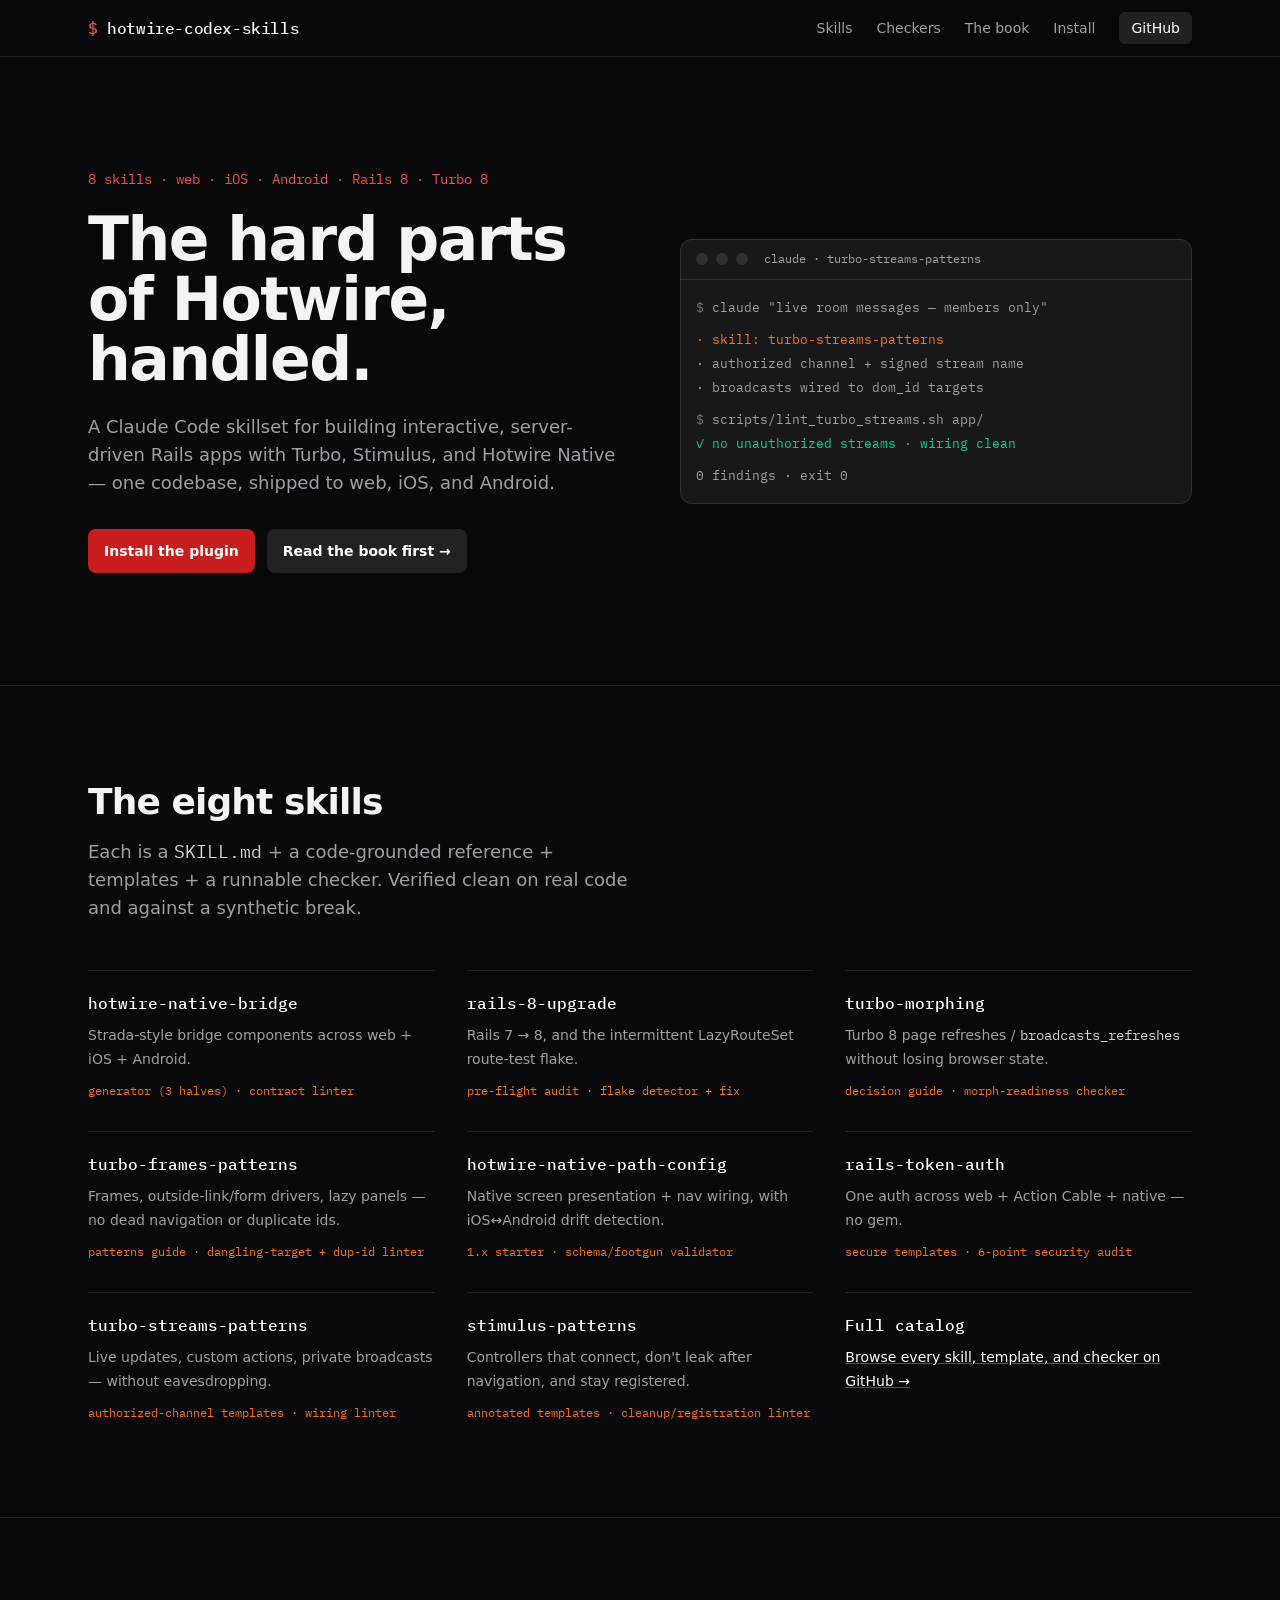
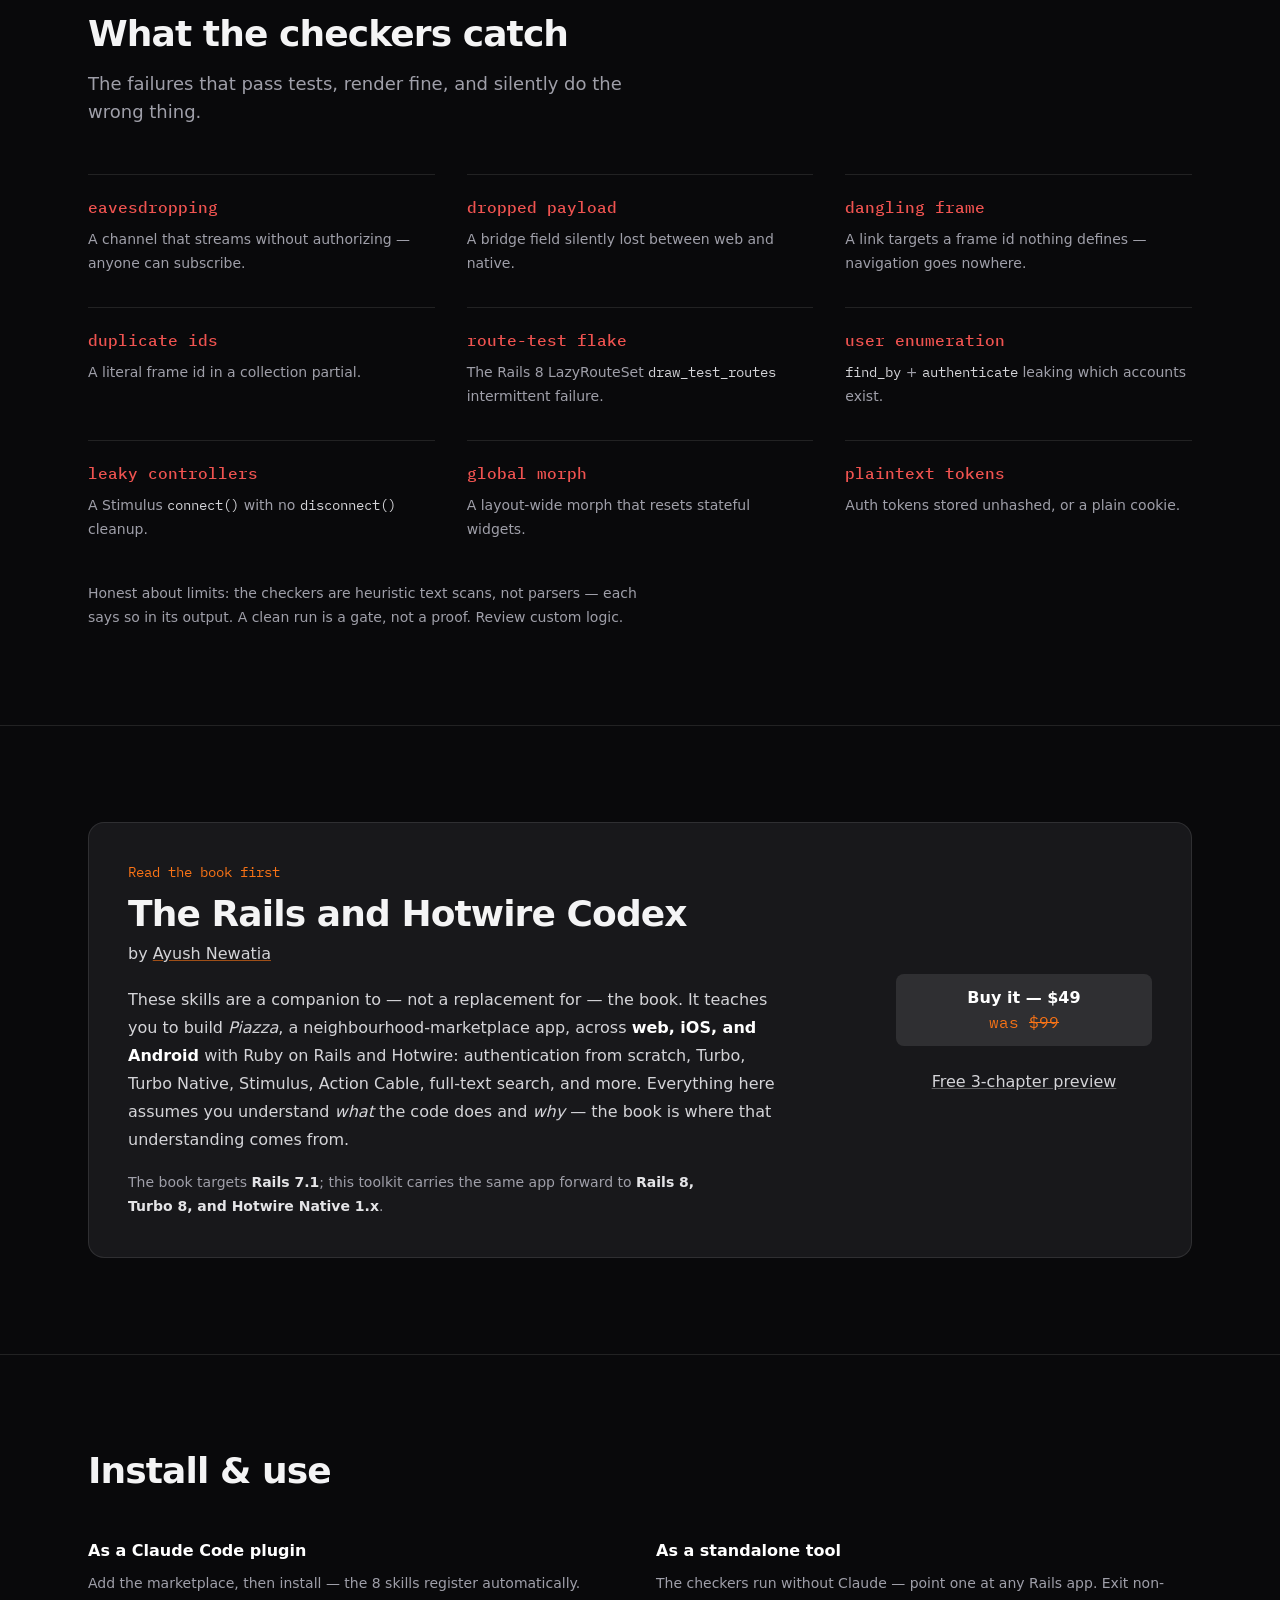
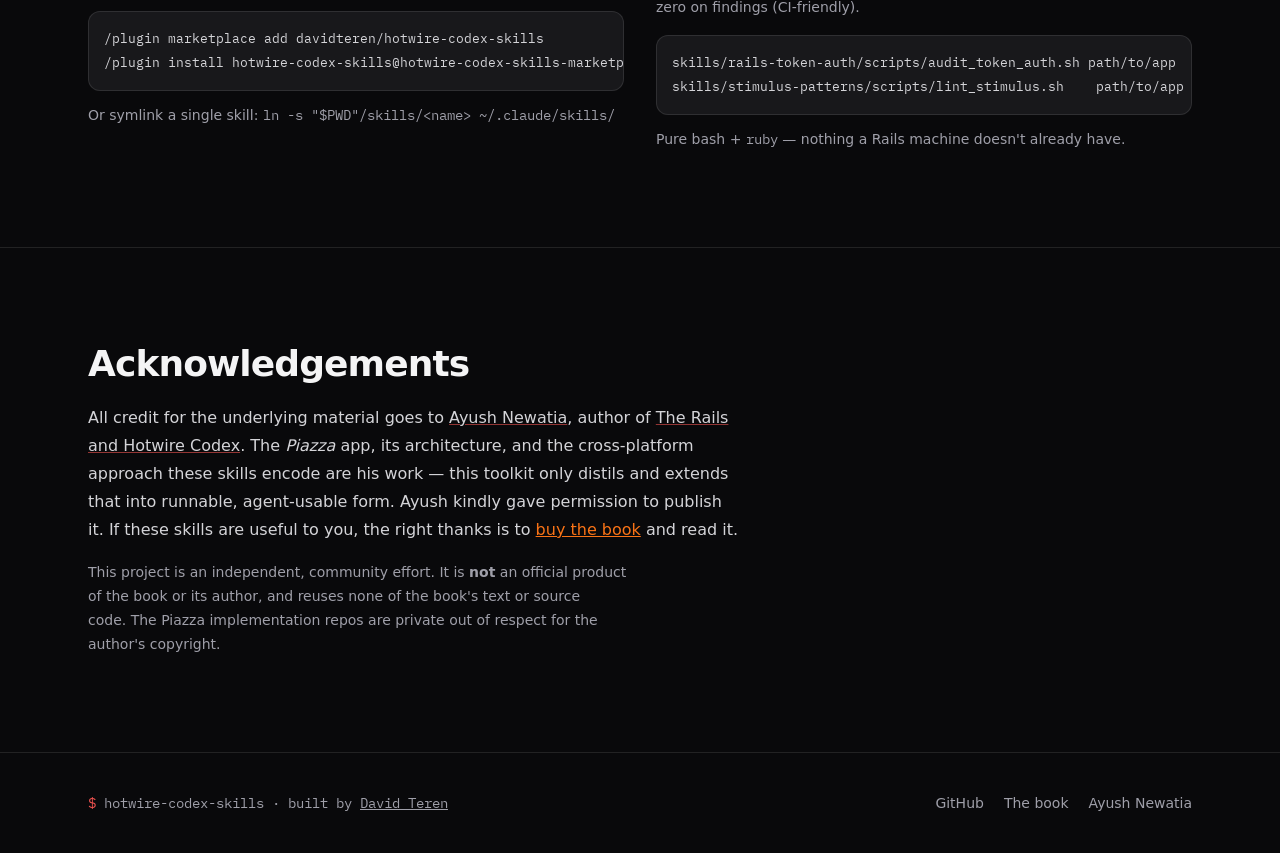
==== commit 9885d578: "Merge pull request #3 from davidteren/checkers-ruby refactor(checkers): migrate the three python3 li" ====
--- a/docs/index.html
+++ b/docs/index.html
@@ -254,7 +254,7 @@
             <p class="mt-2 text-base/7 sm:text-sm/6 text-zinc-400">The checkers run without Claude — point one at any Rails app. Exit non-zero on findings (CI-friendly).</p>
             <pre class="mt-4 rounded-xl bg-zinc-900 inset-ring inset-ring-white/10 p-4 text-[0.8125rem] leading-6 font-mono text-zinc-300 overflow-x-auto">skills/rails-token-auth/scripts/audit_token_auth.sh path/to/app
 skills/stimulus-patterns/scripts/lint_stimulus.sh    path/to/app</pre>
-            <p class="mt-3 text-base/7 sm:text-sm/6 text-zinc-400">Pure bash; three checkers need <code class="font-mono text-zinc-400">python3</code>.</p>
+            <p class="mt-3 text-base/7 sm:text-sm/6 text-zinc-400">Pure bash + <code class="font-mono text-zinc-400">ruby</code> — nothing a Rails machine doesn't already have.</p>
           </div>
         </div>
       </div>
--- a/docs/styles.css
+++ b/docs/styles.css
@@ -1,2 +1,2 @@
 /*! tailwindcss v4.3.1 | MIT License | https://tailwindcss.com */
-@layer properties{@supports (((-webkit-hyphens:none)) and (not (margin-trim:inline))) or ((-moz-orient:inline) and (not (color:rgb(from red r g b)))){*,:before,:after,::backdrop{--tw-border-style:solid;--tw-leading:initial;--tw-font-weight:initial;--tw-tracking:initial;--tw-shadow:0 0 #0000;--tw-shadow-color:initial;--tw-shadow-alpha:100%;--tw-inset-shadow:0 0 #0000;--tw-inset-shadow-color:initial;--tw-inset-shadow-alpha:100%;--tw-ring-color:initial;--tw-ring-shadow:0 0 #0000;--tw-inset-ring-color:initial;--tw-inset-ring-shadow:0 0 #0000;--tw-ring-inset:initial;--tw-ring-offset-width:0px;--tw-ring-offset-color:#fff;--tw-ring-offset-shadow:0 0 #0000;--tw-blur:initial;--tw-brightness:initial;--tw-contrast:initial;--tw-grayscale:initial;--tw-hue-rotate:initial;--tw-invert:initial;--tw-opacity:initial;--tw-saturate:initial;--tw-sepia:initial;--tw-drop-shadow:initial;--tw-drop-shadow-color:initial;--tw-drop-shadow-alpha:100%;--tw-drop-shadow-size:initial;--tw-backdrop-blur:initial;--tw-backdrop-brightness:initial;--tw-backdrop-contrast:initial;--tw-backdrop-grayscale:initial;--tw-backdrop-hue-rotate:initial;--tw-backdrop-invert:initial;--tw-backdrop-opacity:initial;--tw-backdrop-saturate:initial;--tw-backdrop-sepia:initial}}}@layer theme{:root,:host{--font-sans:"InterVariable", "Inter", ui-sans-serif, system-ui, sans-serif;--font-mono:"IBM Plex Mono", ui-monospace, SFMono-Regular, Menlo, monospace;--color-emerald-400:oklch(76.5% .177 163.223);--color-zinc-100:oklch(96.7% .001 286.375);--color-zinc-200:oklch(92% .004 286.32);--color-zinc-300:oklch(87.1% .006 286.286);--color-zinc-400:oklch(70.5% .015 286.067);--color-zinc-500:oklch(55.2% .016 285.938);--color-zinc-900:oklch(21% .006 285.885);--color-zinc-950:oklch(14.1% .005 285.823);--color-neutral-800:oklch(26.9% 0 0);--color-white:#fff;--spacing:.25rem;--container-lg:32rem;--container-xl:36rem;--container-6xl:72rem;--text-xs:.75rem;--text-xs--line-height:calc(1 / .75);--text-sm:.875rem;--text-sm--line-height:calc(1.25 / .875);--text-base:1rem;--text-base--line-height:calc(1.5 / 1);--text-lg:1.125rem;--text-lg--line-height:calc(1.75 / 1.125);--text-2xl:1.5rem;--text-2xl--line-height:calc(2 / 1.5);--text-3xl:1.875rem;--text-3xl--line-height:calc(2.25 / 1.875);--text-4xl:2.25rem;--text-4xl--line-height:calc(2.5 / 2.25);--text-5xl:3rem;--text-5xl--line-height:1;--text-6xl:3.75rem;--text-6xl--line-height:1;--font-weight-normal:400;--font-weight-medium:500;--font-weight-semibold:600;--tracking-tight:-.025em;--radius-md:.375rem;--radius-lg:.5rem;--radius-xl:.75rem;--radius-2xl:1rem;--default-font-family:var(--font-sans);--default-font-feature-settings:var(--font-sans--font-feature-settings);--default-mono-font-family:var(--font-mono);--color-rails:#c81e1e;--color-rails-dark:#9b1414;--color-rails-light:#ef5350;--color-hot:#f97316;--font-sans--font-feature-settings:"cv02", "cv03", "cv04", "cv11"}}@layer base{*,:after,:before,::backdrop{box-sizing:border-box;border:0 solid;margin:0;padding:0}::file-selector-button{box-sizing:border-box;border:0 solid;margin:0;padding:0}html,:host{-webkit-text-size-adjust:100%;tab-size:4;line-height:1.5;font-family:var(--default-font-family,ui-sans-serif, system-ui, sans-serif, "Apple Color Emoji", "Segoe UI Emoji", "Segoe UI Symbol", "Noto Color Emoji");font-feature-settings:var(--default-font-feature-settings,normal);font-variation-settings:var(--default-font-variation-settings,normal);-webkit-tap-highlight-color:transparent}hr{height:0;color:inherit;border-top-width:1px}abbr:where([title]){-webkit-text-decoration:underline dotted;text-decoration:underline dotted}h1,h2,h3,h4,h5,h6{font-size:inherit;font-weight:inherit}a{color:inherit;-webkit-text-decoration:inherit;-webkit-text-decoration:inherit;-webkit-text-decoration:inherit;text-decoration:inherit}b,strong{font-weight:bolder}code,kbd,samp,pre{font-family:var(--default-mono-font-family,ui-monospace, SFMono-Regular, Menlo, Monaco, Consolas, "Liberation Mono", "Courier New", monospace);font-feature-settings:var(--default-mono-font-feature-settings,normal);font-variation-settings:var(--default-mono-font-variation-settings,normal);font-size:1em}small{font-size:80%}sub,sup{vertical-align:baseline;font-size:75%;line-height:0;position:relative}sub{bottom:-.25em}sup{top:-.5em}table{text-indent:0;border-color:inherit;border-collapse:collapse}:-moz-focusring{outline:auto}progress{vertical-align:baseline}summary{display:list-item}ol,ul,menu{list-style:none}img,svg,video,canvas,audio,iframe,embed,object{vertical-align:middle;display:block}img,video{max-width:100%;height:auto}button,input,select,optgroup,textarea{font:inherit;font-feature-settings:inherit;font-variation-settings:inherit;letter-spacing:inherit;color:inherit;opacity:1;background-color:#0000;border-radius:0}::file-selector-button{font:inherit;font-feature-settings:inherit;font-variation-settings:inherit;letter-spacing:inherit;color:inherit;opacity:1;background-color:#0000;border-radius:0}:where(select:is([multiple],[size])) optgroup{font-weight:bolder}:where(select:is([multiple],[size])) optgroup option{padding-inline-start:20px}::file-selector-button{margin-inline-end:4px}::placeholder{opacity:1}@supports (not ((-webkit-appearance:-apple-pay-button))) or (contain-intrinsic-size:1px){::placeholder{color:currentColor}@supports (color:color-mix(in lab, red, red)){::placeholder{color:color-mix(in oklab, currentcolor 50%, transparent)}}}textarea{resize:vertical}::-webkit-search-decoration{-webkit-appearance:none}::-webkit-date-and-time-value{min-height:1lh;text-align:inherit}::-webkit-datetime-edit{display:inline-flex}::-webkit-datetime-edit-fields-wrapper{padding:0}::-webkit-datetime-edit{padding-block:0}::-webkit-datetime-edit-year-field{padding-block:0}::-webkit-datetime-edit-month-field{padding-block:0}::-webkit-datetime-edit-day-field{padding-block:0}::-webkit-datetime-edit-hour-field{padding-block:0}::-webkit-datetime-edit-minute-field{padding-block:0}::-webkit-datetime-edit-second-field{padding-block:0}::-webkit-datetime-edit-millisecond-field{padding-block:0}::-webkit-datetime-edit-meridiem-field{padding-block:0}::-webkit-calendar-picker-indicator{line-height:1}:-moz-ui-invalid{box-shadow:none}button,input:where([type=button],[type=reset],[type=submit]){appearance:button}::file-selector-button{appearance:button}::-webkit-inner-spin-button{height:auto}::-webkit-outer-spin-button{height:auto}[hidden]:where(:not([hidden=until-found])){display:none!important}a:focus-visible,summary:focus-visible{outline:2px solid var(--color-rails-light);outline-offset:2px;border-radius:2px}}@layer components;@layer utilities{.collapse{visibility:collapse}.invisible{visibility:hidden}.visible{visibility:visible}.absolute{position:absolute}.fixed{position:fixed}.relative{position:relative}.static{position:static}.sticky{position:sticky}.top-0{top:0}.right-0{right:0}.isolate{isolation:isolate}.z-40{z-index:40}.container{width:100%}@media (min-width:40rem){.container{max-width:40rem}}@media (min-width:48rem){.container{max-width:48rem}}@media (min-width:64rem){.container{max-width:64rem}}@media (min-width:80rem){.container{max-width:80rem}}@media (min-width:96rem){.container{max-width:96rem}}.mx-auto{margin-inline:auto}.mt-2{margin-top:calc(var(--spacing) * 2)}.mt-3{margin-top:calc(var(--spacing) * 3)}.mt-4{margin-top:calc(var(--spacing) * 4)}.mt-5{margin-top:calc(var(--spacing) * 5)}.mt-6{margin-top:calc(var(--spacing) * 6)}.mt-7{margin-top:calc(var(--spacing) * 7)}.mt-8{margin-top:calc(var(--spacing) * 8)}.mt-9{margin-top:calc(var(--spacing) * 9)}.mt-10{margin-top:calc(var(--spacing) * 10)}.mt-12{margin-top:calc(var(--spacing) * 12)}.ml-2{margin-left:calc(var(--spacing) * 2)}.block{display:block}.contents{display:contents}.flex{display:flex}.grid{display:grid}.hidden{display:none}.inline{display:inline}.table{display:table}.size-3{width:calc(var(--spacing) * 3);height:calc(var(--spacing) * 3)}.h-3{height:calc(var(--spacing) * 3)}.h-14{height:calc(var(--spacing) * 14)}.min-h-dvh{min-height:100dvh}.w-3{width:calc(var(--spacing) * 3)}.w-44{width:calc(var(--spacing) * 44)}.w-\[370px\]{width:370px}.w-full{width:100%}.max-w-6xl{max-width:var(--container-6xl)}.max-w-\[24ch\]{max-width:24ch}.max-w-\[35ch\]{max-width:35ch}.max-w-\[48ch\]{max-width:48ch}.max-w-\[64ch\]{max-width:64ch}.max-w-lg{max-width:var(--container-lg)}.max-w-xl{max-width:var(--container-xl)}.min-w-0{min-width:0}.flex-1{flex:1}.shrink-0{flex-shrink:0}.cursor-pointer{cursor:pointer}.list-none{list-style-type:none}.flex-col{flex-direction:column}.flex-wrap{flex-wrap:wrap}.items-center{align-items:center}.justify-between{justify-content:space-between}.gap-2{gap:calc(var(--spacing) * 2)}.gap-3{gap:calc(var(--spacing) * 3)}.gap-4{gap:calc(var(--spacing) * 4)}.gap-5{gap:calc(var(--spacing) * 5)}.gap-6{gap:calc(var(--spacing) * 6)}.gap-8{gap:calc(var(--spacing) * 8)}.overflow-hidden{overflow:hidden}.overflow-x-auto{overflow-x:auto}.scroll-smooth{scroll-behavior:smooth}.rounded{border-radius:.25rem}.rounded-2xl{border-radius:var(--radius-2xl)}.rounded-full{border-radius:3.40282e38px}.rounded-lg{border-radius:var(--radius-lg)}.rounded-md{border-radius:var(--radius-md)}.rounded-xl{border-radius:var(--radius-xl)}.border{border-style:var(--tw-border-style);border-width:1px}.border-t{border-top-style:var(--tw-border-style);border-top-width:1px}.border-b{border-bottom-style:var(--tw-border-style);border-bottom-width:1px}.border-white\/10{border-color:#ffffff1a}@supports (color:color-mix(in lab, red, red)){.border-white\/10{border-color:color-mix(in oklab, var(--color-white) 10%, transparent)}}.bg-neutral-800{background-color:var(--color-neutral-800)}.bg-rails{background-color:var(--color-rails)}.bg-white\/10{background-color:#ffffff1a}@supports (color:color-mix(in lab, red, red)){.bg-white\/10{background-color:color-mix(in oklab, var(--color-white) 10%, transparent)}}.bg-zinc-900{background-color:var(--color-zinc-900)}.bg-zinc-950{background-color:var(--color-zinc-950)}.bg-zinc-950\/80{background-color:#09090bcc}@supports (color:color-mix(in lab, red, red)){.bg-zinc-950\/80{background-color:color-mix(in oklab, var(--color-zinc-950) 80%, transparent)}}.p-2{padding:calc(var(--spacing) * 2)}.p-4{padding:calc(var(--spacing) * 4)}.p-5{padding:calc(var(--spacing) * 5)}.p-6{padding:calc(var(--spacing) * 6)}.px-3{padding-inline:calc(var(--spacing) * 3)}.px-4{padding-inline:calc(var(--spacing) * 4)}.px-6{padding-inline:calc(var(--spacing) * 6)}.px-16{padding-inline:calc(var(--spacing) * 16)}.py-1\.5{padding-block:calc(var(--spacing) * 1.5)}.py-2{padding-block:calc(var(--spacing) * 2)}.py-3{padding-block:calc(var(--spacing) * 3)}.py-10{padding-block:calc(var(--spacing) * 10)}.py-16{padding-block:calc(var(--spacing) * 16)}.py-20{padding-block:calc(var(--spacing) * 20)}.pt-5{padding-top:calc(var(--spacing) * 5)}.pr-12{padding-right:calc(var(--spacing) * 12)}.text-center{text-align:center}.font-sans{font-family:var(--font-sans);font-feature-settings:var(--font-sans--font-feature-settings)}.font-mono{font-family:var(--font-mono)}.text-2xl{font-size:var(--text-2xl);line-height:var(--tw-leading,var(--text-2xl--line-height))}.text-3xl{font-size:var(--text-3xl);line-height:var(--tw-leading,var(--text-3xl--line-height))}.text-5xl{font-size:var(--text-5xl);line-height:var(--tw-leading,var(--text-5xl--line-height))}.text-base{font-size:var(--text-base);line-height:var(--tw-leading,var(--text-base--line-height))}.text-base\/7{font-size:var(--text-base);line-height:calc(var(--spacing) * 7)}.text-lg{font-size:var(--text-lg);line-height:var(--tw-leading,var(--text-lg--line-height))}.text-sm{font-size:var(--text-sm);line-height:var(--tw-leading,var(--text-sm--line-height))}.text-xs{font-size:var(--text-xs);line-height:var(--tw-leading,var(--text-xs--line-height))}.text-\[0\.8125rem\]{font-size:.8125rem}.text-\[15px\]{font-size:15px}.text-\[26px\]{font-size:26px}.text-\[64px\]{font-size:64px}.leading-6{--tw-leading:calc(var(--spacing) * 6);line-height:calc(var(--spacing) * 6)}.leading-7{--tw-leading:calc(var(--spacing) * 7);line-height:calc(var(--spacing) * 7)}.leading-\[1\.05\]{--tw-leading:1.05;line-height:1.05}.font-medium{--tw-font-weight:var(--font-weight-medium);font-weight:var(--font-weight-medium)}.font-normal{--tw-font-weight:var(--font-weight-normal);font-weight:var(--font-weight-normal)}.font-semibold{--tw-font-weight:var(--font-weight-semibold);font-weight:var(--font-weight-semibold)}.tracking-tight{--tw-tracking:var(--tracking-tight);letter-spacing:var(--tracking-tight)}.text-balance{text-wrap:balance}.text-pretty{text-wrap:pretty}.text-emerald-400{color:var(--color-emerald-400)}.text-hot{color:var(--color-hot)}.text-rails-light{color:var(--color-rails-light)}.text-white{color:var(--color-white)}.text-zinc-100{color:var(--color-zinc-100)}.text-zinc-200{color:var(--color-zinc-200)}.text-zinc-300{color:var(--color-zinc-300)}.text-zinc-400{color:var(--color-zinc-400)}.text-zinc-500{color:var(--color-zinc-500)}.underline{text-decoration-line:underline}.decoration-hot\/60{text-decoration-color:#f9731699}@supports (color:color-mix(in lab, red, red)){.decoration-hot\/60{-webkit-text-decoration-color:color-mix(in oklab, var(--color-hot) 60%, transparent);-webkit-text-decoration-color:color-mix(in oklab, var(--color-hot) 60%, transparent);text-decoration-color:color-mix(in oklab, var(--color-hot) 60%, transparent)}}.decoration-rails-light\/60{text-decoration-color:#ef535099}@supports (color:color-mix(in lab, red, red)){.decoration-rails-light\/60{-webkit-text-decoration-color:color-mix(in oklab, var(--color-rails-light) 60%, transparent);-webkit-text-decoration-color:color-mix(in oklab, var(--color-rails-light) 60%, transparent);text-decoration-color:color-mix(in oklab, var(--color-rails-light) 60%, transparent)}}.decoration-white\/30{text-decoration-color:#ffffff4d}@supports (color:color-mix(in lab, red, red)){.decoration-white\/30{-webkit-text-decoration-color:color-mix(in oklab, var(--color-white) 30%, transparent);-webkit-text-decoration-color:color-mix(in oklab, var(--color-white) 30%, transparent);text-decoration-color:color-mix(in oklab, var(--color-white) 30%, transparent)}}.antialiased{-webkit-font-smoothing:antialiased;-moz-osx-font-smoothing:grayscale}.scheme-only-dark{color-scheme:dark only}.inset-ring{--tw-inset-ring-shadow:inset 0 0 0 1px var(--tw-inset-ring-color,currentcolor);box-shadow:var(--tw-inset-shadow), var(--tw-inset-ring-shadow), var(--tw-ring-offset-shadow), var(--tw-ring-shadow), var(--tw-shadow)}.inset-ring-white\/10{--tw-inset-ring-color:#ffffff1a}@supports (color:color-mix(in lab, red, red)){.inset-ring-white\/10{--tw-inset-ring-color:color-mix(in oklab, var(--color-white) 10%, transparent)}}.filter{filter:var(--tw-blur,) var(--tw-brightness,) var(--tw-contrast,) var(--tw-grayscale,) var(--tw-hue-rotate,) var(--tw-invert,) var(--tw-saturate,) var(--tw-sepia,) var(--tw-drop-shadow,)}.backdrop-blur{--tw-backdrop-blur:blur(8px);-webkit-backdrop-filter:var(--tw-backdrop-blur,) var(--tw-backdrop-brightness,) var(--tw-backdrop-contrast,) var(--tw-backdrop-grayscale,) var(--tw-backdrop-hue-rotate,) var(--tw-backdrop-invert,) var(--tw-backdrop-opacity,) var(--tw-backdrop-saturate,) var(--tw-backdrop-sepia,);backdrop-filter:var(--tw-backdrop-blur,) var(--tw-backdrop-brightness,) var(--tw-backdrop-contrast,) var(--tw-backdrop-grayscale,) var(--tw-backdrop-hue-rotate,) var(--tw-backdrop-invert,) var(--tw-backdrop-opacity,) var(--tw-backdrop-saturate,) var(--tw-backdrop-sepia,)}@media (hover:hover){.hover\:bg-rails-dark:hover{background-color:var(--color-rails-dark)}.hover\:bg-white\/10:hover{background-color:#ffffff1a}@supports (color:color-mix(in lab, red, red)){.hover\:bg-white\/10:hover{background-color:color-mix(in oklab, var(--color-white) 10%, transparent)}}.hover\:bg-white\/15:hover{background-color:#ffffff26}@supports (color:color-mix(in lab, red, red)){.hover\:bg-white\/15:hover{background-color:color-mix(in oklab, var(--color-white) 15%, transparent)}}.hover\:text-white:hover{color:var(--color-white)}.hover\:decoration-hot:hover{-webkit-text-decoration-color:var(--color-hot);-webkit-text-decoration-color:var(--color-hot);text-decoration-color:var(--color-hot)}.hover\:decoration-rails-light:hover{-webkit-text-decoration-color:var(--color-rails-light);-webkit-text-decoration-color:var(--color-rails-light);text-decoration-color:var(--color-rails-light)}.hover\:decoration-white:hover{-webkit-text-decoration-color:var(--color-white);-webkit-text-decoration-color:var(--color-white);text-decoration-color:var(--color-white)}}@media (min-width:40rem){.sm\:flex{display:flex}.sm\:hidden{display:none}.sm\:grid-cols-2{grid-template-columns:repeat(2,minmax(0,1fr))}.sm\:flex-row{flex-direction:row}.sm\:p-10{padding:calc(var(--spacing) * 10)}.sm\:py-24{padding-block:calc(var(--spacing) * 24)}.sm\:py-28{padding-block:calc(var(--spacing) * 28)}.sm\:text-4xl{font-size:var(--text-4xl);line-height:var(--tw-leading,var(--text-4xl--line-height))}.sm\:text-6xl{font-size:var(--text-6xl);line-height:var(--tw-leading,var(--text-6xl--line-height))}.sm\:text-sm{font-size:var(--text-sm);line-height:var(--tw-leading,var(--text-sm--line-height))}.sm\:text-sm\/6{font-size:var(--text-sm);line-height:calc(var(--spacing) * 6)}}@media (min-width:64rem){.lg\:w-64{width:calc(var(--spacing) * 64)}.lg\:grid-cols-2{grid-template-columns:repeat(2,minmax(0,1fr))}.lg\:grid-cols-3{grid-template-columns:repeat(3,minmax(0,1fr))}.lg\:grid-cols-\[1fr_auto\]{grid-template-columns:1fr auto}.lg\:justify-self-end{justify-self:flex-end}}}@media (prefers-reduced-motion:reduce){html{scroll-behavior:auto}}@property --tw-border-style{syntax:"*";inherits:false;initial-value:solid}@property --tw-leading{syntax:"*";inherits:false}@property --tw-font-weight{syntax:"*";inherits:false}@property --tw-tracking{syntax:"*";inherits:false}@property --tw-shadow{syntax:"*";inherits:false;initial-value:0 0 #0000}@property --tw-shadow-color{syntax:"*";inherits:false}@property --tw-shadow-alpha{syntax:"<percentage>";inherits:false;initial-value:100%}@property --tw-inset-shadow{syntax:"*";inherits:false;initial-value:0 0 #0000}@property --tw-inset-shadow-color{syntax:"*";inherits:false}@property --tw-inset-shadow-alpha{syntax:"<percentage>";inherits:false;initial-value:100%}@property --tw-ring-color{syntax:"*";inherits:false}@property --tw-ring-shadow{syntax:"*";inherits:false;initial-value:0 0 #0000}@property --tw-inset-ring-color{syntax:"*";inherits:false}@property --tw-inset-ring-shadow{syntax:"*";inherits:false;initial-value:0 0 #0000}@property --tw-ring-inset{syntax:"*";inherits:false}@property --tw-ring-offset-width{syntax:"<length>";inherits:false;initial-value:0}@property --tw-ring-offset-color{syntax:"*";inherits:false;initial-value:#fff}@property --tw-ring-offset-shadow{syntax:"*";inherits:false;initial-value:0 0 #0000}@property --tw-blur{syntax:"*";inherits:false}@property --tw-brightness{syntax:"*";inherits:false}@property --tw-contrast{syntax:"*";inherits:false}@property --tw-grayscale{syntax:"*";inherits:false}@property --tw-hue-rotate{syntax:"*";inherits:false}@property --tw-invert{syntax:"*";inherits:false}@property --tw-opacity{syntax:"*";inherits:false}@property --tw-saturate{syntax:"*";inherits:false}@property --tw-sepia{syntax:"*";inherits:false}@property --tw-drop-shadow{syntax:"*";inherits:false}@property --tw-drop-shadow-color{syntax:"*";inherits:false}@property --tw-drop-shadow-alpha{syntax:"<percentage>";inherits:false;initial-value:100%}@property --tw-drop-shadow-size{syntax:"*";inherits:false}@property --tw-backdrop-blur{syntax:"*";inherits:false}@property --tw-backdrop-brightness{syntax:"*";inherits:false}@property --tw-backdrop-contrast{syntax:"*";inherits:false}@property --tw-backdrop-grayscale{syntax:"*";inherits:false}@property --tw-backdrop-hue-rotate{syntax:"*";inherits:false}@property --tw-backdrop-invert{syntax:"*";inherits:false}@property --tw-backdrop-opacity{syntax:"*";inherits:false}@property --tw-backdrop-saturate{syntax:"*";inherits:false}@property --tw-backdrop-sepia{syntax:"*";inherits:false}+@layer properties{@supports (((-webkit-hyphens:none)) and (not (margin-trim:inline))) or ((-moz-orient:inline) and (not (color:rgb(from red r g b)))){*,:before,:after,::backdrop{--tw-border-style:solid;--tw-leading:initial;--tw-font-weight:initial;--tw-tracking:initial;--tw-shadow:0 0 #0000;--tw-shadow-color:initial;--tw-shadow-alpha:100%;--tw-inset-shadow:0 0 #0000;--tw-inset-shadow-color:initial;--tw-inset-shadow-alpha:100%;--tw-ring-color:initial;--tw-ring-shadow:0 0 #0000;--tw-inset-ring-color:initial;--tw-inset-ring-shadow:0 0 #0000;--tw-ring-inset:initial;--tw-ring-offset-width:0px;--tw-ring-offset-color:#fff;--tw-ring-offset-shadow:0 0 #0000;--tw-outline-style:solid;--tw-blur:initial;--tw-brightness:initial;--tw-contrast:initial;--tw-grayscale:initial;--tw-hue-rotate:initial;--tw-invert:initial;--tw-opacity:initial;--tw-saturate:initial;--tw-sepia:initial;--tw-drop-shadow:initial;--tw-drop-shadow-color:initial;--tw-drop-shadow-alpha:100%;--tw-drop-shadow-size:initial;--tw-backdrop-blur:initial;--tw-backdrop-brightness:initial;--tw-backdrop-contrast:initial;--tw-backdrop-grayscale:initial;--tw-backdrop-hue-rotate:initial;--tw-backdrop-invert:initial;--tw-backdrop-opacity:initial;--tw-backdrop-saturate:initial;--tw-backdrop-sepia:initial}}}@layer theme{:root,:host{--font-sans:"InterVariable", "Inter", ui-sans-serif, system-ui, sans-serif;--font-mono:"IBM Plex Mono", ui-monospace, SFMono-Regular, Menlo, monospace;--color-emerald-400:oklch(76.5% .177 163.223);--color-zinc-100:oklch(96.7% .001 286.375);--color-zinc-200:oklch(92% .004 286.32);--color-zinc-300:oklch(87.1% .006 286.286);--color-zinc-400:oklch(70.5% .015 286.067);--color-zinc-500:oklch(55.2% .016 285.938);--color-zinc-900:oklch(21% .006 285.885);--color-zinc-950:oklch(14.1% .005 285.823);--color-neutral-800:oklch(26.9% 0 0);--color-white:#fff;--spacing:.25rem;--container-lg:32rem;--container-xl:36rem;--container-6xl:72rem;--text-xs:.75rem;--text-xs--line-height:calc(1 / .75);--text-sm:.875rem;--text-sm--line-height:calc(1.25 / .875);--text-base:1rem;--text-base--line-height:calc(1.5 / 1);--text-lg:1.125rem;--text-lg--line-height:calc(1.75 / 1.125);--text-2xl:1.5rem;--text-2xl--line-height:calc(2 / 1.5);--text-3xl:1.875rem;--text-3xl--line-height:calc(2.25 / 1.875);--text-4xl:2.25rem;--text-4xl--line-height:calc(2.5 / 2.25);--text-5xl:3rem;--text-5xl--line-height:1;--text-6xl:3.75rem;--text-6xl--line-height:1;--font-weight-normal:400;--font-weight-medium:500;--font-weight-semibold:600;--tracking-tight:-.025em;--radius-md:.375rem;--radius-lg:.5rem;--radius-xl:.75rem;--radius-2xl:1rem;--default-font-family:var(--font-sans);--default-font-feature-settings:var(--font-sans--font-feature-settings);--default-mono-font-family:var(--font-mono);--color-rails:#c81e1e;--color-rails-dark:#9b1414;--color-rails-light:#ef5350;--color-hot:#f97316;--font-sans--font-feature-settings:"cv02", "cv03", "cv04", "cv11"}}@layer base{*,:after,:before,::backdrop{box-sizing:border-box;border:0 solid;margin:0;padding:0}::file-selector-button{box-sizing:border-box;border:0 solid;margin:0;padding:0}html,:host{-webkit-text-size-adjust:100%;tab-size:4;line-height:1.5;font-family:var(--default-font-family,ui-sans-serif, system-ui, sans-serif, "Apple Color Emoji", "Segoe UI Emoji", "Segoe UI Symbol", "Noto Color Emoji");font-feature-settings:var(--default-font-feature-settings,normal);font-variation-settings:var(--default-font-variation-settings,normal);-webkit-tap-highlight-color:transparent}hr{height:0;color:inherit;border-top-width:1px}abbr:where([title]){-webkit-text-decoration:underline dotted;text-decoration:underline dotted}h1,h2,h3,h4,h5,h6{font-size:inherit;font-weight:inherit}a{color:inherit;-webkit-text-decoration:inherit;-webkit-text-decoration:inherit;-webkit-text-decoration:inherit;text-decoration:inherit}b,strong{font-weight:bolder}code,kbd,samp,pre{font-family:var(--default-mono-font-family,ui-monospace, SFMono-Regular, Menlo, Monaco, Consolas, "Liberation Mono", "Courier New", monospace);font-feature-settings:var(--default-mono-font-feature-settings,normal);font-variation-settings:var(--default-mono-font-variation-settings,normal);font-size:1em}small{font-size:80%}sub,sup{vertical-align:baseline;font-size:75%;line-height:0;position:relative}sub{bottom:-.25em}sup{top:-.5em}table{text-indent:0;border-color:inherit;border-collapse:collapse}:-moz-focusring{outline:auto}progress{vertical-align:baseline}summary{display:list-item}ol,ul,menu{list-style:none}img,svg,video,canvas,audio,iframe,embed,object{vertical-align:middle;display:block}img,video{max-width:100%;height:auto}button,input,select,optgroup,textarea{font:inherit;font-feature-settings:inherit;font-variation-settings:inherit;letter-spacing:inherit;color:inherit;opacity:1;background-color:#0000;border-radius:0}::file-selector-button{font:inherit;font-feature-settings:inherit;font-variation-settings:inherit;letter-spacing:inherit;color:inherit;opacity:1;background-color:#0000;border-radius:0}:where(select:is([multiple],[size])) optgroup{font-weight:bolder}:where(select:is([multiple],[size])) optgroup option{padding-inline-start:20px}::file-selector-button{margin-inline-end:4px}::placeholder{opacity:1}@supports (not ((-webkit-appearance:-apple-pay-button))) or (contain-intrinsic-size:1px){::placeholder{color:currentColor}@supports (color:color-mix(in lab, red, red)){::placeholder{color:color-mix(in oklab, currentcolor 50%, transparent)}}}textarea{resize:vertical}::-webkit-search-decoration{-webkit-appearance:none}::-webkit-date-and-time-value{min-height:1lh;text-align:inherit}::-webkit-datetime-edit{display:inline-flex}::-webkit-datetime-edit-fields-wrapper{padding:0}::-webkit-datetime-edit{padding-block:0}::-webkit-datetime-edit-year-field{padding-block:0}::-webkit-datetime-edit-month-field{padding-block:0}::-webkit-datetime-edit-day-field{padding-block:0}::-webkit-datetime-edit-hour-field{padding-block:0}::-webkit-datetime-edit-minute-field{padding-block:0}::-webkit-datetime-edit-second-field{padding-block:0}::-webkit-datetime-edit-millisecond-field{padding-block:0}::-webkit-datetime-edit-meridiem-field{padding-block:0}::-webkit-calendar-picker-indicator{line-height:1}:-moz-ui-invalid{box-shadow:none}button,input:where([type=button],[type=reset],[type=submit]){appearance:button}::file-selector-button{appearance:button}::-webkit-inner-spin-button{height:auto}::-webkit-outer-spin-button{height:auto}[hidden]:where(:not([hidden=until-found])){display:none!important}a:focus-visible,summary:focus-visible{outline:2px solid var(--color-rails-light);outline-offset:2px;border-radius:2px}}@layer components;@layer utilities{.invisible{visibility:hidden}.visible{visibility:visible}.absolute{position:absolute}.fixed{position:fixed}.relative{position:relative}.static{position:static}.sticky{position:sticky}.top-0{top:0}.right-0{right:0}.isolate{isolation:isolate}.z-40{z-index:40}.container{width:100%}@media (min-width:40rem){.container{max-width:40rem}}@media (min-width:48rem){.container{max-width:48rem}}@media (min-width:64rem){.container{max-width:64rem}}@media (min-width:80rem){.container{max-width:80rem}}@media (min-width:96rem){.container{max-width:96rem}}.mx-auto{margin-inline:auto}.mt-2{margin-top:calc(var(--spacing) * 2)}.mt-3{margin-top:calc(var(--spacing) * 3)}.mt-4{margin-top:calc(var(--spacing) * 4)}.mt-5{margin-top:calc(var(--spacing) * 5)}.mt-6{margin-top:calc(var(--spacing) * 6)}.mt-7{margin-top:calc(var(--spacing) * 7)}.mt-8{margin-top:calc(var(--spacing) * 8)}.mt-9{margin-top:calc(var(--spacing) * 9)}.mt-10{margin-top:calc(var(--spacing) * 10)}.mt-12{margin-top:calc(var(--spacing) * 12)}.ml-2{margin-left:calc(var(--spacing) * 2)}.block{display:block}.contents{display:contents}.flex{display:flex}.grid{display:grid}.hidden{display:none}.inline{display:inline}.table{display:table}.size-3{width:calc(var(--spacing) * 3);height:calc(var(--spacing) * 3)}.h-3{height:calc(var(--spacing) * 3)}.h-14{height:calc(var(--spacing) * 14)}.min-h-dvh{min-height:100dvh}.w-3{width:calc(var(--spacing) * 3)}.w-44{width:calc(var(--spacing) * 44)}.w-\[370px\]{width:370px}.w-full{width:100%}.max-w-6xl{max-width:var(--container-6xl)}.max-w-\[24ch\]{max-width:24ch}.max-w-\[35ch\]{max-width:35ch}.max-w-\[48ch\]{max-width:48ch}.max-w-\[64ch\]{max-width:64ch}.max-w-lg{max-width:var(--container-lg)}.max-w-xl{max-width:var(--container-xl)}.min-w-0{min-width:0}.flex-1{flex:1}.shrink-0{flex-shrink:0}.cursor-pointer{cursor:pointer}.list-none{list-style-type:none}.flex-col{flex-direction:column}.flex-wrap{flex-wrap:wrap}.items-center{align-items:center}.justify-between{justify-content:space-between}.gap-2{gap:calc(var(--spacing) * 2)}.gap-3{gap:calc(var(--spacing) * 3)}.gap-4{gap:calc(var(--spacing) * 4)}.gap-5{gap:calc(var(--spacing) * 5)}.gap-6{gap:calc(var(--spacing) * 6)}.gap-8{gap:calc(var(--spacing) * 8)}.overflow-hidden{overflow:hidden}.overflow-x-auto{overflow-x:auto}.scroll-smooth{scroll-behavior:smooth}.rounded{border-radius:.25rem}.rounded-2xl{border-radius:var(--radius-2xl)}.rounded-full{border-radius:3.40282e38px}.rounded-lg{border-radius:var(--radius-lg)}.rounded-md{border-radius:var(--radius-md)}.rounded-xl{border-radius:var(--radius-xl)}.border{border-style:var(--tw-border-style);border-width:1px}.border-t{border-top-style:var(--tw-border-style);border-top-width:1px}.border-b{border-bottom-style:var(--tw-border-style);border-bottom-width:1px}.border-white\/10{border-color:#ffffff1a}@supports (color:color-mix(in lab, red, red)){.border-white\/10{border-color:color-mix(in oklab, var(--color-white) 10%, transparent)}}.bg-neutral-800{background-color:var(--color-neutral-800)}.bg-rails{background-color:var(--color-rails)}.bg-white\/10{background-color:#ffffff1a}@supports (color:color-mix(in lab, red, red)){.bg-white\/10{background-color:color-mix(in oklab, var(--color-white) 10%, transparent)}}.bg-zinc-900{background-color:var(--color-zinc-900)}.bg-zinc-950{background-color:var(--color-zinc-950)}.bg-zinc-950\/80{background-color:#09090bcc}@supports (color:color-mix(in lab, red, red)){.bg-zinc-950\/80{background-color:color-mix(in oklab, var(--color-zinc-950) 80%, transparent)}}.p-2{padding:calc(var(--spacing) * 2)}.p-4{padding:calc(var(--spacing) * 4)}.p-5{padding:calc(var(--spacing) * 5)}.p-6{padding:calc(var(--spacing) * 6)}.px-3{padding-inline:calc(var(--spacing) * 3)}.px-4{padding-inline:calc(var(--spacing) * 4)}.px-6{padding-inline:calc(var(--spacing) * 6)}.px-16{padding-inline:calc(var(--spacing) * 16)}.py-1\.5{padding-block:calc(var(--spacing) * 1.5)}.py-2{padding-block:calc(var(--spacing) * 2)}.py-3{padding-block:calc(var(--spacing) * 3)}.py-10{padding-block:calc(var(--spacing) * 10)}.py-16{padding-block:calc(var(--spacing) * 16)}.py-20{padding-block:calc(var(--spacing) * 20)}.pt-5{padding-top:calc(var(--spacing) * 5)}.pr-12{padding-right:calc(var(--spacing) * 12)}.text-center{text-align:center}.font-sans{font-family:var(--font-sans);font-feature-settings:var(--font-sans--font-feature-settings)}.font-mono{font-family:var(--font-mono)}.text-2xl{font-size:var(--text-2xl);line-height:var(--tw-leading,var(--text-2xl--line-height))}.text-3xl{font-size:var(--text-3xl);line-height:var(--tw-leading,var(--text-3xl--line-height))}.text-5xl{font-size:var(--text-5xl);line-height:var(--tw-leading,var(--text-5xl--line-height))}.text-base{font-size:var(--text-base);line-height:var(--tw-leading,var(--text-base--line-height))}.text-base\/7{font-size:var(--text-base);line-height:calc(var(--spacing) * 7)}.text-lg{font-size:var(--text-lg);line-height:var(--tw-leading,var(--text-lg--line-height))}.text-sm{font-size:var(--text-sm);line-height:var(--tw-leading,var(--text-sm--line-height))}.text-xs{font-size:var(--text-xs);line-height:var(--tw-leading,var(--text-xs--line-height))}.text-\[0\.8125rem\]{font-size:.8125rem}.text-\[15px\]{font-size:15px}.text-\[26px\]{font-size:26px}.text-\[64px\]{font-size:64px}.leading-6{--tw-leading:calc(var(--spacing) * 6);line-height:calc(var(--spacing) * 6)}.leading-7{--tw-leading:calc(var(--spacing) * 7);line-height:calc(var(--spacing) * 7)}.leading-\[1\.05\]{--tw-leading:1.05;line-height:1.05}.font-medium{--tw-font-weight:var(--font-weight-medium);font-weight:var(--font-weight-medium)}.font-normal{--tw-font-weight:var(--font-weight-normal);font-weight:var(--font-weight-normal)}.font-semibold{--tw-font-weight:var(--font-weight-semibold);font-weight:var(--font-weight-semibold)}.tracking-tight{--tw-tracking:var(--tracking-tight);letter-spacing:var(--tracking-tight)}.text-balance{text-wrap:balance}.text-pretty{text-wrap:pretty}.text-emerald-400{color:var(--color-emerald-400)}.text-hot{color:var(--color-hot)}.text-rails-light{color:var(--color-rails-light)}.text-white{color:var(--color-white)}.text-zinc-100{color:var(--color-zinc-100)}.text-zinc-200{color:var(--color-zinc-200)}.text-zinc-300{color:var(--color-zinc-300)}.text-zinc-400{color:var(--color-zinc-400)}.text-zinc-500{color:var(--color-zinc-500)}.underline{text-decoration-line:underline}.decoration-hot\/60{text-decoration-color:#f9731699}@supports (color:color-mix(in lab, red, red)){.decoration-hot\/60{-webkit-text-decoration-color:color-mix(in oklab, var(--color-hot) 60%, transparent);-webkit-text-decoration-color:color-mix(in oklab, var(--color-hot) 60%, transparent);text-decoration-color:color-mix(in oklab, var(--color-hot) 60%, transparent)}}.decoration-rails-light\/60{text-decoration-color:#ef535099}@supports (color:color-mix(in lab, red, red)){.decoration-rails-light\/60{-webkit-text-decoration-color:color-mix(in oklab, var(--color-rails-light) 60%, transparent);-webkit-text-decoration-color:color-mix(in oklab, var(--color-rails-light) 60%, transparent);text-decoration-color:color-mix(in oklab, var(--color-rails-light) 60%, transparent)}}.decoration-white\/30{text-decoration-color:#ffffff4d}@supports (color:color-mix(in lab, red, red)){.decoration-white\/30{-webkit-text-decoration-color:color-mix(in oklab, var(--color-white) 30%, transparent);-webkit-text-decoration-color:color-mix(in oklab, var(--color-white) 30%, transparent);text-decoration-color:color-mix(in oklab, var(--color-white) 30%, transparent)}}.antialiased{-webkit-font-smoothing:antialiased;-moz-osx-font-smoothing:grayscale}.scheme-only-dark{color-scheme:dark only}.inset-ring{--tw-inset-ring-shadow:inset 0 0 0 1px var(--tw-inset-ring-color,currentcolor);box-shadow:var(--tw-inset-shadow), var(--tw-inset-ring-shadow), var(--tw-ring-offset-shadow), var(--tw-ring-shadow), var(--tw-shadow)}.inset-ring-white\/10{--tw-inset-ring-color:#ffffff1a}@supports (color:color-mix(in lab, red, red)){.inset-ring-white\/10{--tw-inset-ring-color:color-mix(in oklab, var(--color-white) 10%, transparent)}}.outline{outline-style:var(--tw-outline-style);outline-width:1px}.filter{filter:var(--tw-blur,) var(--tw-brightness,) var(--tw-contrast,) var(--tw-grayscale,) var(--tw-hue-rotate,) var(--tw-invert,) var(--tw-saturate,) var(--tw-sepia,) var(--tw-drop-shadow,)}.backdrop-blur{--tw-backdrop-blur:blur(8px);-webkit-backdrop-filter:var(--tw-backdrop-blur,) var(--tw-backdrop-brightness,) var(--tw-backdrop-contrast,) var(--tw-backdrop-grayscale,) var(--tw-backdrop-hue-rotate,) var(--tw-backdrop-invert,) var(--tw-backdrop-opacity,) var(--tw-backdrop-saturate,) var(--tw-backdrop-sepia,);backdrop-filter:var(--tw-backdrop-blur,) var(--tw-backdrop-brightness,) var(--tw-backdrop-contrast,) var(--tw-backdrop-grayscale,) var(--tw-backdrop-hue-rotate,) var(--tw-backdrop-invert,) var(--tw-backdrop-opacity,) var(--tw-backdrop-saturate,) var(--tw-backdrop-sepia,)}@media (hover:hover){.hover\:bg-rails-dark:hover{background-color:var(--color-rails-dark)}.hover\:bg-white\/10:hover{background-color:#ffffff1a}@supports (color:color-mix(in lab, red, red)){.hover\:bg-white\/10:hover{background-color:color-mix(in oklab, var(--color-white) 10%, transparent)}}.hover\:bg-white\/15:hover{background-color:#ffffff26}@supports (color:color-mix(in lab, red, red)){.hover\:bg-white\/15:hover{background-color:color-mix(in oklab, var(--color-white) 15%, transparent)}}.hover\:text-white:hover{color:var(--color-white)}.hover\:decoration-hot:hover{-webkit-text-decoration-color:var(--color-hot);-webkit-text-decoration-color:var(--color-hot);text-decoration-color:var(--color-hot)}.hover\:decoration-rails-light:hover{-webkit-text-decoration-color:var(--color-rails-light);-webkit-text-decoration-color:var(--color-rails-light);text-decoration-color:var(--color-rails-light)}.hover\:decoration-white:hover{-webkit-text-decoration-color:var(--color-white);-webkit-text-decoration-color:var(--color-white);text-decoration-color:var(--color-white)}}@media (min-width:40rem){.sm\:flex{display:flex}.sm\:hidden{display:none}.sm\:grid-cols-2{grid-template-columns:repeat(2,minmax(0,1fr))}.sm\:flex-row{flex-direction:row}.sm\:p-10{padding:calc(var(--spacing) * 10)}.sm\:py-24{padding-block:calc(var(--spacing) * 24)}.sm\:py-28{padding-block:calc(var(--spacing) * 28)}.sm\:text-4xl{font-size:var(--text-4xl);line-height:var(--tw-leading,var(--text-4xl--line-height))}.sm\:text-6xl{font-size:var(--text-6xl);line-height:var(--tw-leading,var(--text-6xl--line-height))}.sm\:text-sm{font-size:var(--text-sm);line-height:var(--tw-leading,var(--text-sm--line-height))}.sm\:text-sm\/6{font-size:var(--text-sm);line-height:calc(var(--spacing) * 6)}}@media (min-width:64rem){.lg\:w-64{width:calc(var(--spacing) * 64)}.lg\:grid-cols-2{grid-template-columns:repeat(2,minmax(0,1fr))}.lg\:grid-cols-3{grid-template-columns:repeat(3,minmax(0,1fr))}.lg\:grid-cols-\[1fr_auto\]{grid-template-columns:1fr auto}.lg\:justify-self-end{justify-self:flex-end}}}@media (prefers-reduced-motion:reduce){html{scroll-behavior:auto}}@property --tw-border-style{syntax:"*";inherits:false;initial-value:solid}@property --tw-leading{syntax:"*";inherits:false}@property --tw-font-weight{syntax:"*";inherits:false}@property --tw-tracking{syntax:"*";inherits:false}@property --tw-shadow{syntax:"*";inherits:false;initial-value:0 0 #0000}@property --tw-shadow-color{syntax:"*";inherits:false}@property --tw-shadow-alpha{syntax:"<percentage>";inherits:false;initial-value:100%}@property --tw-inset-shadow{syntax:"*";inherits:false;initial-value:0 0 #0000}@property --tw-inset-shadow-color{syntax:"*";inherits:false}@property --tw-inset-shadow-alpha{syntax:"<percentage>";inherits:false;initial-value:100%}@property --tw-ring-color{syntax:"*";inherits:false}@property --tw-ring-shadow{syntax:"*";inherits:false;initial-value:0 0 #0000}@property --tw-inset-ring-color{syntax:"*";inherits:false}@property --tw-inset-ring-shadow{syntax:"*";inherits:false;initial-value:0 0 #0000}@property --tw-ring-inset{syntax:"*";inherits:false}@property --tw-ring-offset-width{syntax:"<length>";inherits:false;initial-value:0}@property --tw-ring-offset-color{syntax:"*";inherits:false;initial-value:#fff}@property --tw-ring-offset-shadow{syntax:"*";inherits:false;initial-value:0 0 #0000}@property --tw-outline-style{syntax:"*";inherits:false;initial-value:solid}@property --tw-blur{syntax:"*";inherits:false}@property --tw-brightness{syntax:"*";inherits:false}@property --tw-contrast{syntax:"*";inherits:false}@property --tw-grayscale{syntax:"*";inherits:false}@property --tw-hue-rotate{syntax:"*";inherits:false}@property --tw-invert{syntax:"*";inherits:false}@property --tw-opacity{syntax:"*";inherits:false}@property --tw-saturate{syntax:"*";inherits:false}@property --tw-sepia{syntax:"*";inherits:false}@property --tw-drop-shadow{syntax:"*";inherits:false}@property --tw-drop-shadow-color{syntax:"*";inherits:false}@property --tw-drop-shadow-alpha{syntax:"<percentage>";inherits:false;initial-value:100%}@property --tw-drop-shadow-size{syntax:"*";inherits:false}@property --tw-backdrop-blur{syntax:"*";inherits:false}@property --tw-backdrop-brightness{syntax:"*";inherits:false}@property --tw-backdrop-contrast{syntax:"*";inherits:false}@property --tw-backdrop-grayscale{syntax:"*";inherits:false}@property --tw-backdrop-hue-rotate{syntax:"*";inherits:false}@property --tw-backdrop-invert{syntax:"*";inherits:false}@property --tw-backdrop-opacity{syntax:"*";inherits:false}@property --tw-backdrop-saturate{syntax:"*";inherits:false}@property --tw-backdrop-sepia{syntax:"*";inherits:false}
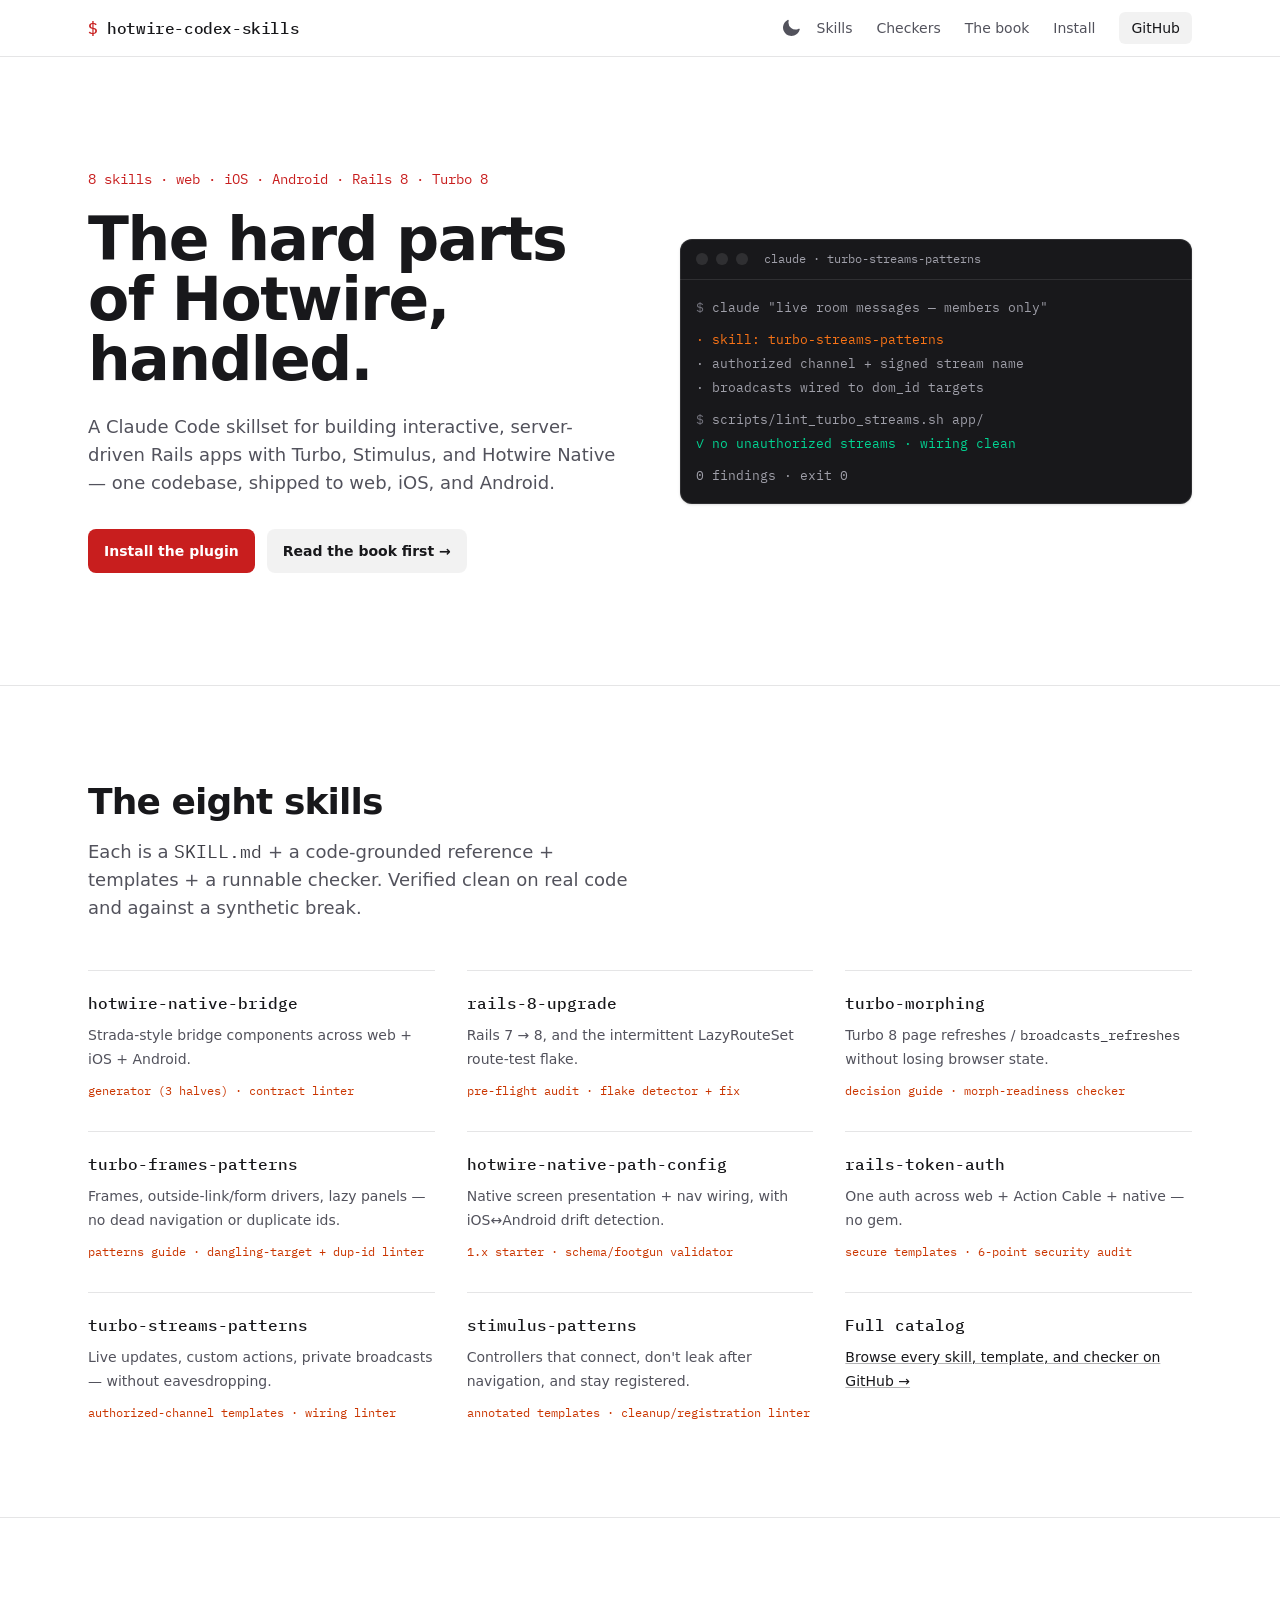
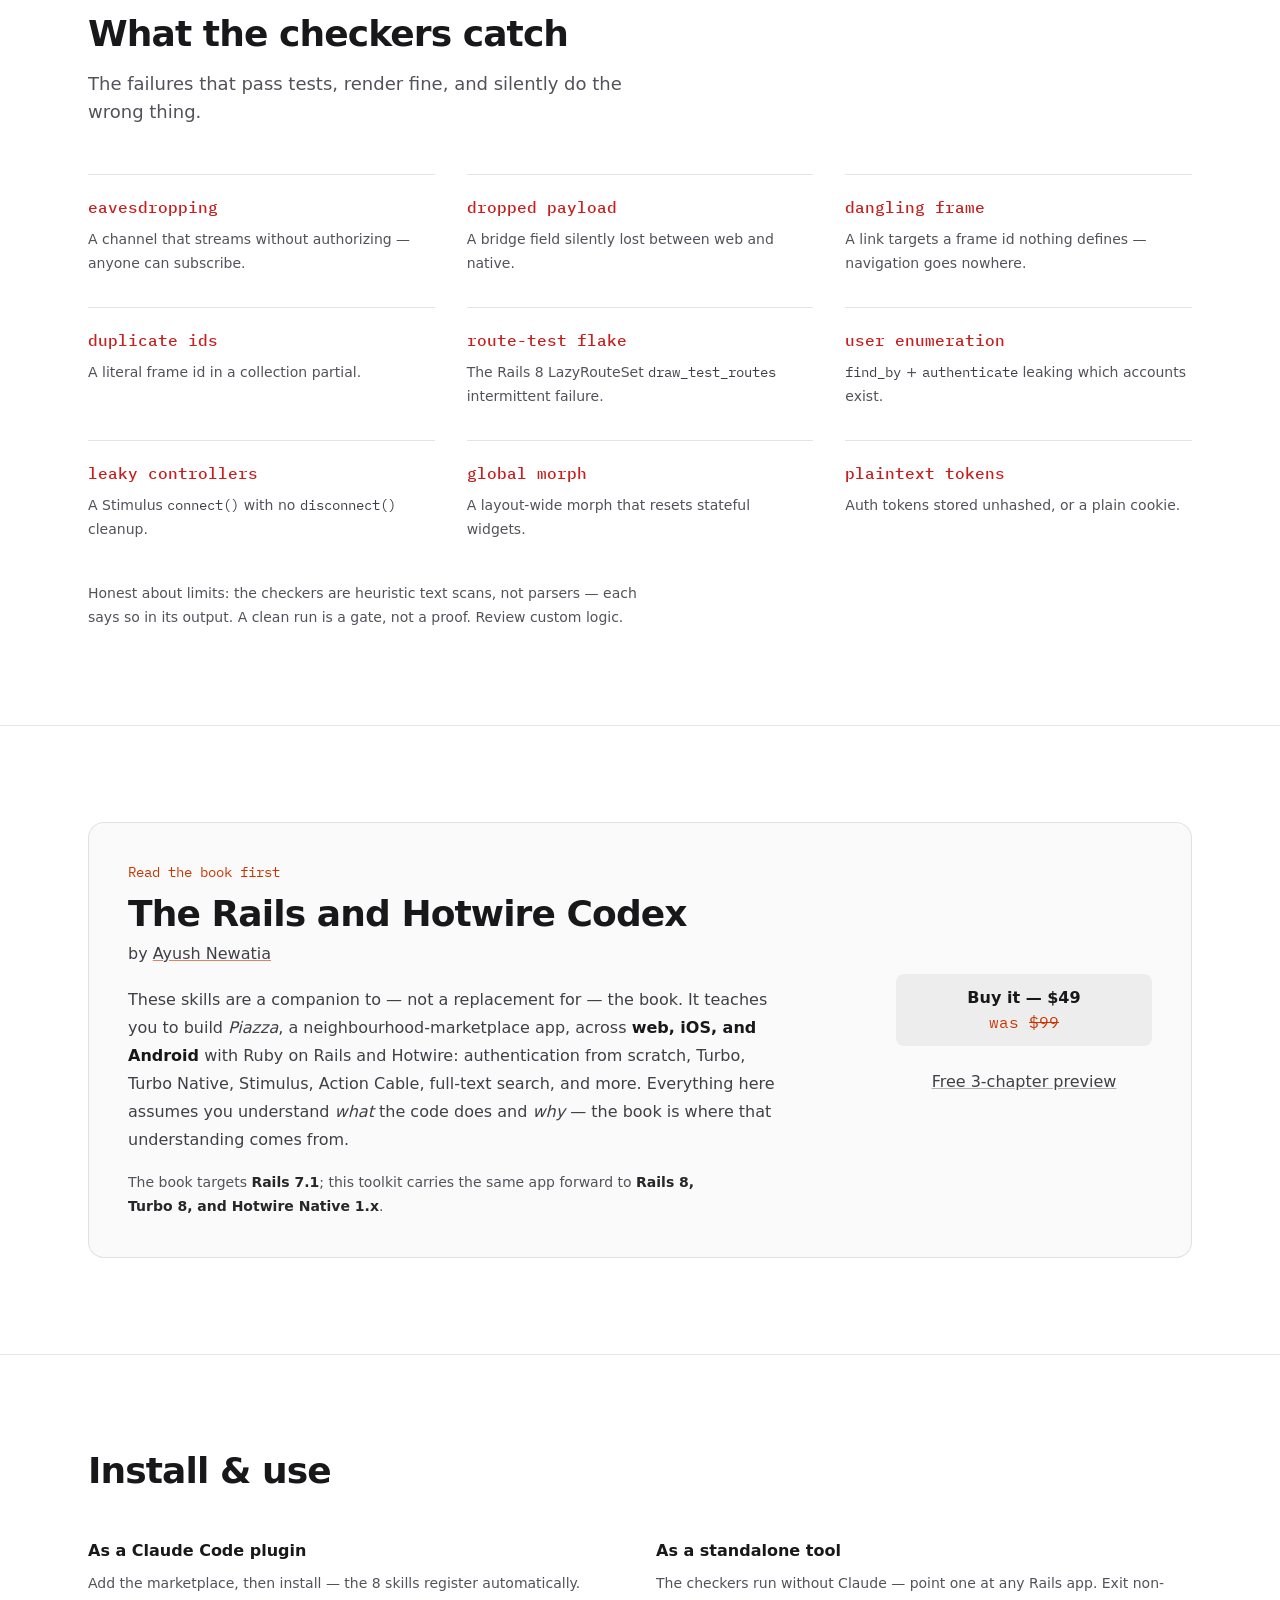
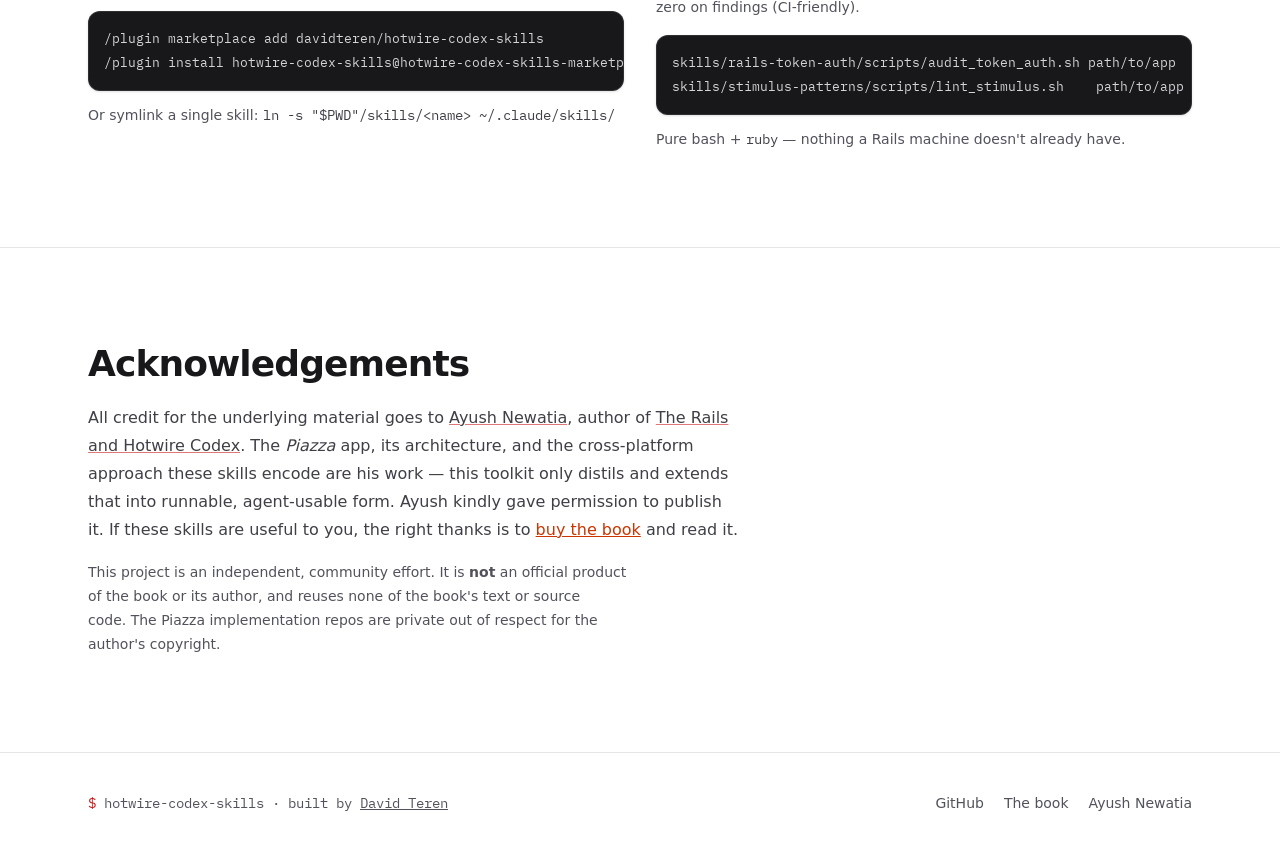
==== commit f164fb6d: "feat(site): add light mode + dark/light toggle The landing page was dark-only (hardcoded scheme-only" ====
--- a/docs/index.html
+++ b/docs/index.html
@@ -1,8 +1,19 @@
 <!DOCTYPE html>
-<html lang="en" class="scroll-smooth scheme-only-dark">
+<html lang="en" class="scroll-smooth">
 <head>
   <meta charset="UTF-8" />
   <meta name="viewport" content="width=device-width, initial-scale=1.0" />
+  <meta name="color-scheme" content="light dark" />
+  <!-- Set the theme before first paint to avoid a flash. localStorage wins; else OS preference. -->
+  <script>
+    (function () {
+      try {
+        var t = localStorage.getItem('theme');
+        var dark = t ? t === 'dark' : matchMedia('(prefers-color-scheme: dark)').matches;
+        document.documentElement.classList.toggle('dark', dark);
+      } catch (e) { document.documentElement.classList.add('dark'); }
+    })();
+  </script>
   <title>hotwire-codex-skills — Rails + Hotwire Claude Code skills</title>
   <meta name="description" content="Claude Code skills for building interactive Rails + Hotwire apps — Turbo, Stimulus, Hotwire Native — across web, iOS & Android." />
 
@@ -29,32 +40,44 @@
   <link rel="stylesheet" href="styles.css" />
   <link rel="icon" href="data:image/svg+xml,%3Csvg xmlns='http://www.w3.org/2000/svg' viewBox='0 0 32 32'%3E%3Crect width='32' height='32' rx='6' fill='%2309090b'/%3E%3Ctext x='16' y='23' font-family='monospace' font-size='22' font-weight='700' fill='%23EF5350' text-anchor='middle'%3E$%3C/text%3E%3C/svg%3E" />
 </head>
-<body class="isolate min-h-dvh bg-zinc-950 text-zinc-100 font-sans antialiased">
+<body class="isolate min-h-dvh bg-white text-zinc-900 dark:bg-zinc-950 dark:text-zinc-100 font-sans antialiased">
 
   <!-- ============ NAV ============ -->
-  <header class="sticky top-0 z-40 backdrop-blur bg-zinc-950/80 border-b border-white/10">
+  <header class="sticky top-0 z-40 backdrop-blur bg-white/80 dark:bg-zinc-950/80 border-b border-zinc-950/10 dark:border-white/10">
     <div class="mx-auto max-w-6xl px-6 h-14 flex items-center justify-between">
-      <a href="#top" class="font-mono font-medium tracking-tight text-zinc-100">
-        <span class="text-rails-light">$</span> hotwire-codex-skills
+      <a href="#top" class="font-mono font-medium tracking-tight text-zinc-900 dark:text-zinc-100">
+        <span class="text-rails dark:text-rails-light">$</span> hotwire-codex-skills
       </a>
-      <nav class="hidden sm:flex items-center gap-6 text-sm text-zinc-400">
-        <a href="#skills" class="hover:text-white">Skills</a>
-        <a href="#checkers" class="hover:text-white">Checkers</a>
-        <a href="#book" class="hover:text-white">The book</a>
-        <a href="#install" class="hover:text-white">Install</a>
-        <a href="https://github.com/davidteren/hotwire-codex-skills" class="rounded-md bg-white/10 hover:bg-white/15 px-3 py-1.5 font-medium text-white">GitHub</a>
-      </nav>
-      <!-- mobile nav: native disclosure, no JS -->
-      <details class="sm:hidden relative">
-        <summary class="list-none cursor-pointer rounded-md bg-white/10 px-3 py-1.5 text-sm font-medium text-white" aria-label="Menu">Menu</summary>
-        <nav class="absolute right-0 mt-2 w-44 rounded-lg border border-white/10 bg-zinc-950 flex flex-col p-2 text-sm text-zinc-200">
-          <a href="#skills" class="rounded px-3 py-2 hover:bg-white/10">Skills</a>
-          <a href="#checkers" class="rounded px-3 py-2 hover:bg-white/10">Checkers</a>
-          <a href="#book" class="rounded px-3 py-2 hover:bg-white/10">The book</a>
-          <a href="#install" class="rounded px-3 py-2 hover:bg-white/10">Install</a>
-          <a href="https://github.com/davidteren/hotwire-codex-skills" class="rounded px-3 py-2 hover:bg-white/10 font-medium">GitHub</a>
+      <div class="flex items-center gap-2">
+        <!-- theme toggle: sun shown in dark mode, moon in light -->
+        <button type="button" data-theme-toggle aria-label="Toggle dark mode"
+          class="rounded-md p-2 text-zinc-600 hover:bg-zinc-950/5 hover:text-zinc-900 dark:text-zinc-400 dark:hover:bg-white/10 dark:hover:text-white">
+          <svg class="size-5 dark:hidden" viewBox="0 0 20 20" fill="currentColor" aria-hidden="true">
+            <path d="M7.455 2.004a.75.75 0 0 1 .26.77 7 7 0 0 0 9.958 7.967.75.75 0 0 1 1.067.853A8.5 8.5 0 1 1 6.647 1.921a.75.75 0 0 1 .808.083Z" />
+          </svg>
+          <svg class="size-5 not-dark:hidden" viewBox="0 0 20 20" fill="currentColor" aria-hidden="true">
+            <path d="M10 2a.75.75 0 0 1 .75.75v1.5a.75.75 0 0 1-1.5 0v-1.5A.75.75 0 0 1 10 2ZM10 15a.75.75 0 0 1 .75.75v1.5a.75.75 0 0 1-1.5 0v-1.5A.75.75 0 0 1 10 15ZM10 7a3 3 0 1 0 0 6 3 3 0 0 0 0-6ZM15.657 5.404a.75.75 0 1 0-1.06-1.06l-1.061 1.06a.75.75 0 0 0 1.06 1.061l1.06-1.06ZM6.464 14.596a.75.75 0 1 0-1.06-1.06l-1.061 1.06a.75.75 0 0 0 1.06 1.061l1.061-1.061ZM18 10a.75.75 0 0 1-.75.75h-1.5a.75.75 0 0 1 0-1.5h1.5A.75.75 0 0 1 18 10ZM5 10a.75.75 0 0 1-.75.75h-1.5a.75.75 0 0 1 0-1.5h1.5A.75.75 0 0 1 5 10ZM14.596 15.657a.75.75 0 0 0 1.06-1.06l-1.06-1.061a.75.75 0 1 0-1.06 1.06l1.06 1.061ZM5.404 6.464a.75.75 0 0 0 1.06-1.06l-1.06-1.061a.75.75 0 1 0-1.061 1.06l1.06 1.061Z" />
+          </svg>
+        </button>
+        <nav class="hidden sm:flex items-center gap-6 text-sm text-zinc-600 dark:text-zinc-400">
+          <a href="#skills" class="hover:text-zinc-900 dark:hover:text-white">Skills</a>
+          <a href="#checkers" class="hover:text-zinc-900 dark:hover:text-white">Checkers</a>
+          <a href="#book" class="hover:text-zinc-900 dark:hover:text-white">The book</a>
+          <a href="#install" class="hover:text-zinc-900 dark:hover:text-white">Install</a>
+          <a href="https://github.com/davidteren/hotwire-codex-skills" class="rounded-md bg-zinc-950/5 hover:bg-zinc-950/10 dark:bg-white/10 dark:hover:bg-white/15 px-3 py-1.5 font-medium text-zinc-900 dark:text-white">GitHub</a>
         </nav>
-      </details>
+        <!-- mobile nav: native disclosure, no JS -->
+        <details class="sm:hidden relative">
+          <summary class="list-none cursor-pointer rounded-md bg-zinc-950/5 dark:bg-white/10 px-3 py-1.5 text-sm font-medium text-zinc-900 dark:text-white" aria-label="Menu">Menu</summary>
+          <nav class="absolute right-0 mt-2 w-44 rounded-lg border border-zinc-950/10 dark:border-white/10 bg-white dark:bg-zinc-950 flex flex-col p-2 text-sm text-zinc-700 dark:text-zinc-200">
+            <a href="#skills" class="rounded px-3 py-2 hover:bg-zinc-950/5 dark:hover:bg-white/10">Skills</a>
+            <a href="#checkers" class="rounded px-3 py-2 hover:bg-zinc-950/5 dark:hover:bg-white/10">Checkers</a>
+            <a href="#book" class="rounded px-3 py-2 hover:bg-zinc-950/5 dark:hover:bg-white/10">The book</a>
+            <a href="#install" class="rounded px-3 py-2 hover:bg-zinc-950/5 dark:hover:bg-white/10">Install</a>
+            <a href="https://github.com/davidteren/hotwire-codex-skills" class="rounded px-3 py-2 hover:bg-zinc-950/5 dark:hover:bg-white/10 font-medium">GitHub</a>
+          </nav>
+        </details>
+      </div>
     </div>
   </header>
 
@@ -64,21 +87,22 @@
     <section class="py-20 sm:py-28">
       <div class="mx-auto max-w-6xl px-6 grid lg:grid-cols-2 gap-8 items-center">
         <div class="min-w-0">
-          <p class="font-mono text-sm text-rails-light">8 skills · web · iOS · Android · Rails 8 · Turbo 8</p>
+          <p class="font-mono text-sm text-rails dark:text-rails-light">8 skills · web · iOS · Android · Rails 8 · Turbo 8</p>
           <h1 class="mt-5 text-5xl sm:text-6xl font-semibold tracking-tight text-balance max-w-[24ch]">
             The hard parts of Hotwire, handled.
           </h1>
-          <p class="mt-6 text-lg text-zinc-400 text-pretty max-w-[48ch]">
+          <p class="mt-6 text-lg text-zinc-600 dark:text-zinc-400 text-pretty max-w-[48ch]">
             A Claude Code skillset for building interactive, server-driven Rails apps with
             Turbo, Stimulus, and Hotwire&nbsp;Native — one codebase, shipped to web, iOS, and Android.
           </p>
           <div class="mt-8 flex flex-wrap gap-3">
             <a href="#install" class="rounded-lg bg-rails hover:bg-rails-dark px-4 py-3 text-base sm:text-sm font-semibold text-white">Install the plugin</a>
-            <a href="#book" class="rounded-lg bg-white/10 hover:bg-white/15 px-4 py-3 text-base sm:text-sm font-semibold text-white">Read the book first &rarr;</a>
+            <a href="#book" class="rounded-lg bg-zinc-950/5 hover:bg-zinc-950/10 dark:bg-white/10 dark:hover:bg-white/15 px-4 py-3 text-base sm:text-sm font-semibold text-zinc-900 dark:text-white">Read the book first &rarr;</a>
           </div>
         </div>
+        <!-- terminal panel: stays dark in both themes (a terminal reads dark) -->
         <div class="min-w-0 w-full max-w-lg lg:justify-self-end">
-          <div class="rounded-xl bg-zinc-900 inset-ring inset-ring-white/10">
+          <div class="rounded-xl bg-zinc-900 inset-ring inset-ring-white/10 shadow-sm dark:shadow-none">
             <div class="flex items-center gap-2 border-b border-white/10 px-4 py-3">
               <span class="size-3 rounded-full bg-white/10"></span>
               <span class="size-3 rounded-full bg-white/10"></span>
@@ -100,135 +124,135 @@
     </section>
 
     <!-- ============ SKILLS ============ -->
-    <section id="skills" class="border-t border-white/10 py-16 sm:py-24">
+    <section id="skills" class="border-t border-zinc-950/10 dark:border-white/10 py-16 sm:py-24">
       <div class="mx-auto max-w-6xl px-6">
         <h2 class="text-3xl sm:text-4xl font-semibold tracking-tight text-balance max-w-[35ch]">The eight skills</h2>
-        <p class="mt-4 text-lg text-zinc-400 text-pretty max-w-[48ch]">Each is a <code class="font-mono text-zinc-300">SKILL.md</code> + a code-grounded reference + templates + a runnable checker. Verified clean on real code and against a synthetic break.</p>
+        <p class="mt-4 text-lg text-zinc-600 dark:text-zinc-400 text-pretty max-w-[48ch]">Each is a <code class="font-mono text-zinc-700 dark:text-zinc-300">SKILL.md</code> + a code-grounded reference + templates + a runnable checker. Verified clean on real code and against a synthetic break.</p>
 
         <dl class="mt-12 grid sm:grid-cols-2 lg:grid-cols-3 gap-8">
-          <div class="border-t border-white/10 pt-5">
-            <dt class="font-mono font-medium text-white">hotwire-native-bridge</dt>
-            <dd class="mt-2 text-base/7 sm:text-sm/6 text-zinc-400">Strada-style bridge components across web + iOS + Android.</dd>
-            <dd class="mt-3 font-mono text-xs text-hot">generator (3 halves) · contract linter</dd>
-          </div>
-          <div class="border-t border-white/10 pt-5">
-            <dt class="font-mono font-medium text-white">rails-8-upgrade</dt>
-            <dd class="mt-2 text-base/7 sm:text-sm/6 text-zinc-400">Rails 7 → 8, and the intermittent LazyRouteSet route-test flake.</dd>
-            <dd class="mt-3 font-mono text-xs text-hot">pre-flight audit · flake detector + fix</dd>
-          </div>
-          <div class="border-t border-white/10 pt-5">
-            <dt class="font-mono font-medium text-white">turbo-morphing</dt>
-            <dd class="mt-2 text-base/7 sm:text-sm/6 text-zinc-400">Turbo 8 page refreshes / <code class="font-mono text-zinc-300">broadcasts_refreshes</code> without losing browser state.</dd>
-            <dd class="mt-3 font-mono text-xs text-hot">decision guide · morph-readiness checker</dd>
-          </div>
-          <div class="border-t border-white/10 pt-5">
-            <dt class="font-mono font-medium text-white">turbo-frames-patterns</dt>
-            <dd class="mt-2 text-base/7 sm:text-sm/6 text-zinc-400">Frames, outside-link/form drivers, lazy panels — no dead navigation or duplicate ids.</dd>
-            <dd class="mt-3 font-mono text-xs text-hot">patterns guide · dangling-target + dup-id linter</dd>
-          </div>
-          <div class="border-t border-white/10 pt-5">
-            <dt class="font-mono font-medium text-white">hotwire-native-path-config</dt>
-            <dd class="mt-2 text-base/7 sm:text-sm/6 text-zinc-400">Native screen presentation + nav wiring, with iOS↔Android drift detection.</dd>
-            <dd class="mt-3 font-mono text-xs text-hot">1.x starter · schema/footgun validator</dd>
-          </div>
-          <div class="border-t border-white/10 pt-5">
-            <dt class="font-mono font-medium text-white">rails-token-auth</dt>
-            <dd class="mt-2 text-base/7 sm:text-sm/6 text-zinc-400">One auth across web + Action Cable + native — no gem.</dd>
-            <dd class="mt-3 font-mono text-xs text-hot">secure templates · 6-point security audit</dd>
-          </div>
-          <div class="border-t border-white/10 pt-5">
-            <dt class="font-mono font-medium text-white">turbo-streams-patterns</dt>
-            <dd class="mt-2 text-base/7 sm:text-sm/6 text-zinc-400">Live updates, custom actions, private broadcasts — without eavesdropping.</dd>
-            <dd class="mt-3 font-mono text-xs text-hot">authorized-channel templates · wiring linter</dd>
-          </div>
-          <div class="border-t border-white/10 pt-5">
-            <dt class="font-mono font-medium text-white">stimulus-patterns</dt>
-            <dd class="mt-2 text-base/7 sm:text-sm/6 text-zinc-400">Controllers that connect, don't leak after navigation, and stay registered.</dd>
-            <dd class="mt-3 font-mono text-xs text-hot">annotated templates · cleanup/registration linter</dd>
-          </div>
-          <div class="border-t border-white/10 pt-5">
-            <dt class="font-mono font-medium text-white">Full catalog</dt>
-            <dd class="mt-2 text-base/7 sm:text-sm/6 text-zinc-400"><a href="https://github.com/davidteren/hotwire-codex-skills#the-skills" class="text-white underline decoration-white/30 hover:decoration-white">Browse every skill, template, and checker on GitHub &rarr;</a></dd>
+          <div class="border-t border-zinc-950/10 dark:border-white/10 pt-5">
+            <dt class="font-mono font-medium text-zinc-900 dark:text-white">hotwire-native-bridge</dt>
+            <dd class="mt-2 text-base/7 sm:text-sm/6 text-zinc-600 dark:text-zinc-400">Strada-style bridge components across web + iOS + Android.</dd>
+            <dd class="mt-3 font-mono text-xs text-orange-700 dark:text-hot">generator (3 halves) · contract linter</dd>
+          </div>
+          <div class="border-t border-zinc-950/10 dark:border-white/10 pt-5">
+            <dt class="font-mono font-medium text-zinc-900 dark:text-white">rails-8-upgrade</dt>
+            <dd class="mt-2 text-base/7 sm:text-sm/6 text-zinc-600 dark:text-zinc-400">Rails 7 → 8, and the intermittent LazyRouteSet route-test flake.</dd>
+            <dd class="mt-3 font-mono text-xs text-orange-700 dark:text-hot">pre-flight audit · flake detector + fix</dd>
+          </div>
+          <div class="border-t border-zinc-950/10 dark:border-white/10 pt-5">
+            <dt class="font-mono font-medium text-zinc-900 dark:text-white">turbo-morphing</dt>
+            <dd class="mt-2 text-base/7 sm:text-sm/6 text-zinc-600 dark:text-zinc-400">Turbo 8 page refreshes / <code class="font-mono text-zinc-700 dark:text-zinc-300">broadcasts_refreshes</code> without losing browser state.</dd>
+            <dd class="mt-3 font-mono text-xs text-orange-700 dark:text-hot">decision guide · morph-readiness checker</dd>
+          </div>
+          <div class="border-t border-zinc-950/10 dark:border-white/10 pt-5">
+            <dt class="font-mono font-medium text-zinc-900 dark:text-white">turbo-frames-patterns</dt>
+            <dd class="mt-2 text-base/7 sm:text-sm/6 text-zinc-600 dark:text-zinc-400">Frames, outside-link/form drivers, lazy panels — no dead navigation or duplicate ids.</dd>
+            <dd class="mt-3 font-mono text-xs text-orange-700 dark:text-hot">patterns guide · dangling-target + dup-id linter</dd>
+          </div>
+          <div class="border-t border-zinc-950/10 dark:border-white/10 pt-5">
+            <dt class="font-mono font-medium text-zinc-900 dark:text-white">hotwire-native-path-config</dt>
+            <dd class="mt-2 text-base/7 sm:text-sm/6 text-zinc-600 dark:text-zinc-400">Native screen presentation + nav wiring, with iOS↔Android drift detection.</dd>
+            <dd class="mt-3 font-mono text-xs text-orange-700 dark:text-hot">1.x starter · schema/footgun validator</dd>
+          </div>
+          <div class="border-t border-zinc-950/10 dark:border-white/10 pt-5">
+            <dt class="font-mono font-medium text-zinc-900 dark:text-white">rails-token-auth</dt>
+            <dd class="mt-2 text-base/7 sm:text-sm/6 text-zinc-600 dark:text-zinc-400">One auth across web + Action Cable + native — no gem.</dd>
+            <dd class="mt-3 font-mono text-xs text-orange-700 dark:text-hot">secure templates · 6-point security audit</dd>
+          </div>
+          <div class="border-t border-zinc-950/10 dark:border-white/10 pt-5">
+            <dt class="font-mono font-medium text-zinc-900 dark:text-white">turbo-streams-patterns</dt>
+            <dd class="mt-2 text-base/7 sm:text-sm/6 text-zinc-600 dark:text-zinc-400">Live updates, custom actions, private broadcasts — without eavesdropping.</dd>
+            <dd class="mt-3 font-mono text-xs text-orange-700 dark:text-hot">authorized-channel templates · wiring linter</dd>
+          </div>
+          <div class="border-t border-zinc-950/10 dark:border-white/10 pt-5">
+            <dt class="font-mono font-medium text-zinc-900 dark:text-white">stimulus-patterns</dt>
+            <dd class="mt-2 text-base/7 sm:text-sm/6 text-zinc-600 dark:text-zinc-400">Controllers that connect, don't leak after navigation, and stay registered.</dd>
+            <dd class="mt-3 font-mono text-xs text-orange-700 dark:text-hot">annotated templates · cleanup/registration linter</dd>
+          </div>
+          <div class="border-t border-zinc-950/10 dark:border-white/10 pt-5">
+            <dt class="font-mono font-medium text-zinc-900 dark:text-white">Full catalog</dt>
+            <dd class="mt-2 text-base/7 sm:text-sm/6 text-zinc-600 dark:text-zinc-400"><a href="https://github.com/davidteren/hotwire-codex-skills#the-skills" class="text-zinc-900 dark:text-white underline decoration-zinc-950/30 hover:decoration-zinc-950 dark:decoration-white/30 dark:hover:decoration-white">Browse every skill, template, and checker on GitHub &rarr;</a></dd>
           </div>
         </dl>
       </div>
     </section>
 
     <!-- ============ CHECKERS ============ -->
-    <section id="checkers" class="border-t border-white/10 py-16 sm:py-24">
+    <section id="checkers" class="border-t border-zinc-950/10 dark:border-white/10 py-16 sm:py-24">
       <div class="mx-auto max-w-6xl px-6">
         <h2 class="text-3xl sm:text-4xl font-semibold tracking-tight text-balance max-w-[35ch]">What the checkers catch</h2>
-        <p class="mt-4 text-lg text-zinc-400 text-pretty max-w-[48ch]">The failures that pass tests, render fine, and silently do the wrong thing.</p>
+        <p class="mt-4 text-lg text-zinc-600 dark:text-zinc-400 text-pretty max-w-[48ch]">The failures that pass tests, render fine, and silently do the wrong thing.</p>
 
         <dl class="mt-12 grid sm:grid-cols-2 lg:grid-cols-3 gap-8">
-          <div class="border-t border-white/10 pt-5">
-            <dt class="font-mono font-medium text-rails-light">eavesdropping</dt>
-            <dd class="mt-2 text-base/7 sm:text-sm/6 text-zinc-400">A channel that streams without authorizing — anyone can subscribe.</dd>
-          </div>
-          <div class="border-t border-white/10 pt-5">
-            <dt class="font-mono font-medium text-rails-light">dropped payload</dt>
-            <dd class="mt-2 text-base/7 sm:text-sm/6 text-zinc-400">A bridge field silently lost between web and native.</dd>
-          </div>
-          <div class="border-t border-white/10 pt-5">
-            <dt class="font-mono font-medium text-rails-light">dangling frame</dt>
-            <dd class="mt-2 text-base/7 sm:text-sm/6 text-zinc-400">A link targets a frame id nothing defines — navigation goes nowhere.</dd>
-          </div>
-          <div class="border-t border-white/10 pt-5">
-            <dt class="font-mono font-medium text-rails-light">duplicate ids</dt>
-            <dd class="mt-2 text-base/7 sm:text-sm/6 text-zinc-400">A literal frame id in a collection partial.</dd>
-          </div>
-          <div class="border-t border-white/10 pt-5">
-            <dt class="font-mono font-medium text-rails-light">route-test flake</dt>
-            <dd class="mt-2 text-base/7 sm:text-sm/6 text-zinc-400">The Rails 8 LazyRouteSet <code class="font-mono text-zinc-300">draw_test_routes</code> intermittent failure.</dd>
-          </div>
-          <div class="border-t border-white/10 pt-5">
-            <dt class="font-mono font-medium text-rails-light">user enumeration</dt>
-            <dd class="mt-2 text-base/7 sm:text-sm/6 text-zinc-400"><code class="font-mono text-zinc-300">find_by</code> + <code class="font-mono text-zinc-300">authenticate</code> leaking which accounts exist.</dd>
-          </div>
-          <div class="border-t border-white/10 pt-5">
-            <dt class="font-mono font-medium text-rails-light">leaky controllers</dt>
-            <dd class="mt-2 text-base/7 sm:text-sm/6 text-zinc-400">A Stimulus <code class="font-mono text-zinc-300">connect()</code> with no <code class="font-mono text-zinc-300">disconnect()</code> cleanup.</dd>
-          </div>
-          <div class="border-t border-white/10 pt-5">
-            <dt class="font-mono font-medium text-rails-light">global morph</dt>
-            <dd class="mt-2 text-base/7 sm:text-sm/6 text-zinc-400">A layout-wide morph that resets stateful widgets.</dd>
-          </div>
-          <div class="border-t border-white/10 pt-5">
-            <dt class="font-mono font-medium text-rails-light">plaintext tokens</dt>
-            <dd class="mt-2 text-base/7 sm:text-sm/6 text-zinc-400">Auth tokens stored unhashed, or a plain cookie.</dd>
+          <div class="border-t border-zinc-950/10 dark:border-white/10 pt-5">
+            <dt class="font-mono font-medium text-rails dark:text-rails-light">eavesdropping</dt>
+            <dd class="mt-2 text-base/7 sm:text-sm/6 text-zinc-600 dark:text-zinc-400">A channel that streams without authorizing — anyone can subscribe.</dd>
+          </div>
+          <div class="border-t border-zinc-950/10 dark:border-white/10 pt-5">
+            <dt class="font-mono font-medium text-rails dark:text-rails-light">dropped payload</dt>
+            <dd class="mt-2 text-base/7 sm:text-sm/6 text-zinc-600 dark:text-zinc-400">A bridge field silently lost between web and native.</dd>
+          </div>
+          <div class="border-t border-zinc-950/10 dark:border-white/10 pt-5">
+            <dt class="font-mono font-medium text-rails dark:text-rails-light">dangling frame</dt>
+            <dd class="mt-2 text-base/7 sm:text-sm/6 text-zinc-600 dark:text-zinc-400">A link targets a frame id nothing defines — navigation goes nowhere.</dd>
+          </div>
+          <div class="border-t border-zinc-950/10 dark:border-white/10 pt-5">
+            <dt class="font-mono font-medium text-rails dark:text-rails-light">duplicate ids</dt>
+            <dd class="mt-2 text-base/7 sm:text-sm/6 text-zinc-600 dark:text-zinc-400">A literal frame id in a collection partial.</dd>
+          </div>
+          <div class="border-t border-zinc-950/10 dark:border-white/10 pt-5">
+            <dt class="font-mono font-medium text-rails dark:text-rails-light">route-test flake</dt>
+            <dd class="mt-2 text-base/7 sm:text-sm/6 text-zinc-600 dark:text-zinc-400">The Rails 8 LazyRouteSet <code class="font-mono text-zinc-700 dark:text-zinc-300">draw_test_routes</code> intermittent failure.</dd>
+          </div>
+          <div class="border-t border-zinc-950/10 dark:border-white/10 pt-5">
+            <dt class="font-mono font-medium text-rails dark:text-rails-light">user enumeration</dt>
+            <dd class="mt-2 text-base/7 sm:text-sm/6 text-zinc-600 dark:text-zinc-400"><code class="font-mono text-zinc-700 dark:text-zinc-300">find_by</code> + <code class="font-mono text-zinc-700 dark:text-zinc-300">authenticate</code> leaking which accounts exist.</dd>
+          </div>
+          <div class="border-t border-zinc-950/10 dark:border-white/10 pt-5">
+            <dt class="font-mono font-medium text-rails dark:text-rails-light">leaky controllers</dt>
+            <dd class="mt-2 text-base/7 sm:text-sm/6 text-zinc-600 dark:text-zinc-400">A Stimulus <code class="font-mono text-zinc-700 dark:text-zinc-300">connect()</code> with no <code class="font-mono text-zinc-700 dark:text-zinc-300">disconnect()</code> cleanup.</dd>
+          </div>
+          <div class="border-t border-zinc-950/10 dark:border-white/10 pt-5">
+            <dt class="font-mono font-medium text-rails dark:text-rails-light">global morph</dt>
+            <dd class="mt-2 text-base/7 sm:text-sm/6 text-zinc-600 dark:text-zinc-400">A layout-wide morph that resets stateful widgets.</dd>
+          </div>
+          <div class="border-t border-zinc-950/10 dark:border-white/10 pt-5">
+            <dt class="font-mono font-medium text-rails dark:text-rails-light">plaintext tokens</dt>
+            <dd class="mt-2 text-base/7 sm:text-sm/6 text-zinc-600 dark:text-zinc-400">Auth tokens stored unhashed, or a plain cookie.</dd>
           </div>
         </dl>
-        <p class="mt-10 text-base/7 sm:text-sm/6 text-zinc-400 max-w-[64ch]">Honest about limits: the checkers are heuristic text scans, not parsers — each says so in its output. A clean run is a gate, not a proof. Review custom logic.</p>
+        <p class="mt-10 text-base/7 sm:text-sm/6 text-zinc-600 dark:text-zinc-400 max-w-[64ch]">Honest about limits: the checkers are heuristic text scans, not parsers — each says so in its output. A clean run is a gate, not a proof. Review custom logic.</p>
       </div>
     </section>
 
     <!-- ============ BOOK CREDIT ============ -->
-    <section id="book" class="border-t border-white/10 py-16 sm:py-24">
-      <div class="mx-auto max-w-6xl px-6">
-        <div class="rounded-2xl bg-zinc-900 inset-ring inset-ring-white/10 p-6 sm:p-10">
+    <section id="book" class="border-t border-zinc-950/10 dark:border-white/10 py-16 sm:py-24">
+      <div class="mx-auto max-w-6xl px-6">
+        <div class="rounded-2xl bg-zinc-50 dark:bg-zinc-900 inset-ring inset-ring-zinc-950/10 dark:inset-ring-white/10 p-6 sm:p-10">
           <div class="grid lg:grid-cols-[1fr_auto] gap-8 items-center">
             <div>
-              <p class="font-mono text-sm text-hot">Read the book first</p>
+              <p class="font-mono text-sm text-orange-700 dark:text-hot">Read the book first</p>
               <h2 class="mt-3 text-3xl sm:text-4xl font-semibold tracking-tight text-balance max-w-[35ch]">The Rails and Hotwire Codex</h2>
-              <p class="mt-2 text-zinc-300">by <a href="https://radioactivetoy.tech" class="underline decoration-hot/60 hover:decoration-hot">Ayush Newatia</a></p>
-              <p class="mt-5 text-base/7 text-zinc-300 text-pretty max-w-[64ch]">
+              <p class="mt-2 text-zinc-700 dark:text-zinc-300">by <a href="https://radioactivetoy.tech" class="underline decoration-orange-700/60 dark:decoration-hot/60 hover:decoration-orange-700 dark:hover:decoration-hot">Ayush Newatia</a></p>
+              <p class="mt-5 text-base/7 text-zinc-700 dark:text-zinc-300 text-pretty max-w-[64ch]">
                 These skills are a companion to — not a replacement for — the book. It teaches you to build
-                <em>Piazza</em>, a neighbourhood-marketplace app, across <strong class="text-white">web, iOS, and Android</strong>
+                <em>Piazza</em>, a neighbourhood-marketplace app, across <strong class="text-zinc-900 dark:text-white">web, iOS, and Android</strong>
                 with Ruby on Rails and Hotwire: authentication from scratch, Turbo, Turbo Native, Stimulus,
                 Action Cable, full-text search, and more. Everything here assumes you understand <em>what</em> the
                 code does and <em>why</em> — the book is where that understanding comes from.
               </p>
-              <p class="mt-4 text-base/7 sm:text-sm/6 text-zinc-400 text-pretty max-w-[64ch]">
-                The book targets <strong class="text-zinc-200">Rails 7.1</strong>; this toolkit carries the same app
-                forward to <strong class="text-zinc-200">Rails 8, Turbo 8, and Hotwire Native 1.x</strong>.
+              <p class="mt-4 text-base/7 sm:text-sm/6 text-zinc-600 dark:text-zinc-400 text-pretty max-w-[64ch]">
+                The book targets <strong class="text-zinc-800 dark:text-zinc-200">Rails 7.1</strong>; this toolkit carries the same app
+                forward to <strong class="text-zinc-800 dark:text-zinc-200">Rails 8, Turbo 8, and Hotwire Native 1.x</strong>.
               </p>
             </div>
             <div class="flex flex-col gap-3 lg:w-64">
-              <a href="https://ayushn21.gumroad.com/l/railshotwirecodex" class="rounded-lg bg-white/10 hover:bg-white/15 px-4 py-3 text-center font-semibold text-white">
+              <a href="https://ayushn21.gumroad.com/l/railshotwirecodex" class="rounded-lg bg-zinc-950/5 hover:bg-zinc-950/10 dark:bg-white/10 dark:hover:bg-white/15 px-4 py-3 text-center font-semibold text-zinc-900 dark:text-white">
                 Buy it — $49
-                <span class="block font-mono font-normal text-hot">was <s>$99</s></span>
+                <span class="block font-mono font-normal text-orange-700 dark:text-hot">was <s>$99</s></span>
               </a>
-              <a href="https://railsandhotwirecodex.com/" class="rounded-lg px-4 py-3 text-center font-medium text-zinc-300 hover:text-white underline decoration-white/30 hover:decoration-white">
+              <a href="https://railsandhotwirecodex.com/" class="rounded-lg px-4 py-3 text-center font-medium text-zinc-700 dark:text-zinc-300 hover:text-zinc-900 dark:hover:text-white underline decoration-zinc-950/30 hover:decoration-zinc-950 dark:decoration-white/30 dark:hover:decoration-white">
                 Free 3-chapter preview
               </a>
             </div>
@@ -238,42 +262,42 @@
     </section>
 
     <!-- ============ INSTALL ============ -->
-    <section id="install" class="border-t border-white/10 py-16 sm:py-24">
+    <section id="install" class="border-t border-zinc-950/10 dark:border-white/10 py-16 sm:py-24">
       <div class="mx-auto max-w-6xl px-6">
         <h2 class="text-3xl sm:text-4xl font-semibold tracking-tight text-balance max-w-[35ch]">Install &amp; use</h2>
         <div class="mt-12 grid lg:grid-cols-2 gap-8">
           <div class="min-w-0">
-            <h3 class="font-semibold text-white">As a Claude Code plugin</h3>
-            <p class="mt-2 text-base/7 sm:text-sm/6 text-zinc-400">Add the marketplace, then install — the 8 skills register automatically.</p>
-            <pre class="mt-4 rounded-xl bg-zinc-900 inset-ring inset-ring-white/10 p-4 text-[0.8125rem] leading-6 font-mono text-zinc-300 overflow-x-auto">/plugin marketplace add davidteren/hotwire-codex-skills
+            <h3 class="font-semibold text-zinc-900 dark:text-white">As a Claude Code plugin</h3>
+            <p class="mt-2 text-base/7 sm:text-sm/6 text-zinc-600 dark:text-zinc-400">Add the marketplace, then install — the 8 skills register automatically.</p>
+            <pre class="mt-4 rounded-xl bg-zinc-900 inset-ring inset-ring-white/10 shadow-sm dark:shadow-none p-4 text-[0.8125rem] leading-6 font-mono text-zinc-300 overflow-x-auto">/plugin marketplace add davidteren/hotwire-codex-skills
 /plugin install hotwire-codex-skills@hotwire-codex-skills-marketplace</pre>
-            <p class="mt-3 text-base/7 sm:text-sm/6 text-zinc-400">Or symlink a single skill: <code class="font-mono text-zinc-400">ln -s "$PWD"/skills/&lt;name&gt; ~/.claude/skills/</code></p>
+            <p class="mt-3 text-base/7 sm:text-sm/6 text-zinc-600 dark:text-zinc-400">Or symlink a single skill: <code class="font-mono text-zinc-700 dark:text-zinc-400">ln -s "$PWD"/skills/&lt;name&gt; ~/.claude/skills/</code></p>
           </div>
           <div class="min-w-0">
-            <h3 class="font-semibold text-white">As a standalone tool</h3>
-            <p class="mt-2 text-base/7 sm:text-sm/6 text-zinc-400">The checkers run without Claude — point one at any Rails app. Exit non-zero on findings (CI-friendly).</p>
-            <pre class="mt-4 rounded-xl bg-zinc-900 inset-ring inset-ring-white/10 p-4 text-[0.8125rem] leading-6 font-mono text-zinc-300 overflow-x-auto">skills/rails-token-auth/scripts/audit_token_auth.sh path/to/app
+            <h3 class="font-semibold text-zinc-900 dark:text-white">As a standalone tool</h3>
+            <p class="mt-2 text-base/7 sm:text-sm/6 text-zinc-600 dark:text-zinc-400">The checkers run without Claude — point one at any Rails app. Exit non-zero on findings (CI-friendly).</p>
+            <pre class="mt-4 rounded-xl bg-zinc-900 inset-ring inset-ring-white/10 shadow-sm dark:shadow-none p-4 text-[0.8125rem] leading-6 font-mono text-zinc-300 overflow-x-auto">skills/rails-token-auth/scripts/audit_token_auth.sh path/to/app
 skills/stimulus-patterns/scripts/lint_stimulus.sh    path/to/app</pre>
-            <p class="mt-3 text-base/7 sm:text-sm/6 text-zinc-400">Pure bash + <code class="font-mono text-zinc-400">ruby</code> — nothing a Rails machine doesn't already have.</p>
+            <p class="mt-3 text-base/7 sm:text-sm/6 text-zinc-600 dark:text-zinc-400">Pure bash + <code class="font-mono text-zinc-700 dark:text-zinc-400">ruby</code> — nothing a Rails machine doesn't already have.</p>
           </div>
         </div>
       </div>
     </section>
 
     <!-- ============ ACKNOWLEDGEMENTS ============ -->
-    <section class="border-t border-white/10 py-16 sm:py-24">
+    <section class="border-t border-zinc-950/10 dark:border-white/10 py-16 sm:py-24">
       <div class="mx-auto max-w-6xl px-6">
         <h2 class="text-3xl sm:text-4xl font-semibold tracking-tight text-balance max-w-[35ch]">Acknowledgements</h2>
-        <p class="mt-5 text-base/7 text-zinc-300 text-pretty max-w-[64ch]">
+        <p class="mt-5 text-base/7 text-zinc-700 dark:text-zinc-300 text-pretty max-w-[64ch]">
           All credit for the underlying material goes to
-          <a href="https://radioactivetoy.tech" class="underline decoration-rails-light/60 hover:decoration-rails-light">Ayush Newatia</a>,
-          author of <a href="https://railsandhotwirecodex.com/" class="underline decoration-rails-light/60 hover:decoration-rails-light">The Rails and Hotwire Codex</a>.
+          <a href="https://radioactivetoy.tech" class="underline decoration-rails/60 hover:decoration-rails dark:decoration-rails-light/60 dark:hover:decoration-rails-light">Ayush Newatia</a>,
+          author of <a href="https://railsandhotwirecodex.com/" class="underline decoration-rails/60 hover:decoration-rails dark:decoration-rails-light/60 dark:hover:decoration-rails-light">The Rails and Hotwire Codex</a>.
           The <em>Piazza</em> app, its architecture, and the cross-platform approach these skills encode are his work —
           this toolkit only distils and extends that into runnable, agent-usable form. Ayush kindly gave permission to
           publish it. If these skills are useful to you, the right thanks is to
-          <a href="https://ayushn21.gumroad.com/l/railshotwirecodex" class="text-hot underline">buy the book</a> and read it.
+          <a href="https://ayushn21.gumroad.com/l/railshotwirecodex" class="text-orange-700 dark:text-hot underline">buy the book</a> and read it.
         </p>
-        <p class="mt-4 text-base/7 sm:text-sm/6 text-zinc-400 text-pretty max-w-[64ch]">
+        <p class="mt-4 text-base/7 sm:text-sm/6 text-zinc-600 dark:text-zinc-400 text-pretty max-w-[64ch]">
           This project is an independent, community effort. It is <strong>not</strong> an official product of the book or
           its author, and reuses none of the book's text or source code. The Piazza implementation repos are private out
           of respect for the author's copyright.
@@ -283,15 +307,25 @@
   </main>
 
   <!-- ============ FOOTER ============ -->
-  <footer class="border-t border-white/10">
-    <div class="mx-auto max-w-6xl px-6 py-10 flex flex-col sm:flex-row justify-between gap-4 text-sm text-zinc-400">
-      <p class="font-mono"><span class="text-rails-light">$</span> hotwire-codex-skills · built by <a href="https://github.com/davidteren" class="hover:text-white underline">David Teren</a></p>
+  <footer class="border-t border-zinc-950/10 dark:border-white/10">
+    <div class="mx-auto max-w-6xl px-6 py-10 flex flex-col sm:flex-row justify-between gap-4 text-sm text-zinc-600 dark:text-zinc-400">
+      <p class="font-mono"><span class="text-rails dark:text-rails-light">$</span> hotwire-codex-skills · built by <a href="https://github.com/davidteren" class="hover:text-zinc-900 dark:hover:text-white underline">David Teren</a></p>
       <div class="flex gap-5">
-        <a href="https://github.com/davidteren/hotwire-codex-skills" class="hover:text-white">GitHub</a>
-        <a href="https://railsandhotwirecodex.com/" class="hover:text-white">The book</a>
-        <a href="https://radioactivetoy.tech" class="hover:text-white">Ayush Newatia</a>
+        <a href="https://github.com/davidteren/hotwire-codex-skills" class="hover:text-zinc-900 dark:hover:text-white">GitHub</a>
+        <a href="https://railsandhotwirecodex.com/" class="hover:text-zinc-900 dark:hover:text-white">The book</a>
+        <a href="https://radioactivetoy.tech" class="hover:text-zinc-900 dark:hover:text-white">Ayush Newatia</a>
       </div>
     </div>
   </footer>
+
+  <!-- theme toggle: flip .dark and persist the choice -->
+  <script>
+    document.querySelectorAll('[data-theme-toggle]').forEach(function (btn) {
+      btn.addEventListener('click', function () {
+        var dark = document.documentElement.classList.toggle('dark');
+        try { localStorage.setItem('theme', dark ? 'dark' : 'light'); } catch (e) {}
+      });
+    });
+  </script>
 </body>
 </html>
--- a/docs/styles.css
+++ b/docs/styles.css
@@ -1,2 +1,2 @@
 /*! tailwindcss v4.3.1 | MIT License | https://tailwindcss.com */
-@layer properties{@supports (((-webkit-hyphens:none)) and (not (margin-trim:inline))) or ((-moz-orient:inline) and (not (color:rgb(from red r g b)))){*,:before,:after,::backdrop{--tw-border-style:solid;--tw-leading:initial;--tw-font-weight:initial;--tw-tracking:initial;--tw-shadow:0 0 #0000;--tw-shadow-color:initial;--tw-shadow-alpha:100%;--tw-inset-shadow:0 0 #0000;--tw-inset-shadow-color:initial;--tw-inset-shadow-alpha:100%;--tw-ring-color:initial;--tw-ring-shadow:0 0 #0000;--tw-inset-ring-color:initial;--tw-inset-ring-shadow:0 0 #0000;--tw-ring-inset:initial;--tw-ring-offset-width:0px;--tw-ring-offset-color:#fff;--tw-ring-offset-shadow:0 0 #0000;--tw-outline-style:solid;--tw-blur:initial;--tw-brightness:initial;--tw-contrast:initial;--tw-grayscale:initial;--tw-hue-rotate:initial;--tw-invert:initial;--tw-opacity:initial;--tw-saturate:initial;--tw-sepia:initial;--tw-drop-shadow:initial;--tw-drop-shadow-color:initial;--tw-drop-shadow-alpha:100%;--tw-drop-shadow-size:initial;--tw-backdrop-blur:initial;--tw-backdrop-brightness:initial;--tw-backdrop-contrast:initial;--tw-backdrop-grayscale:initial;--tw-backdrop-hue-rotate:initial;--tw-backdrop-invert:initial;--tw-backdrop-opacity:initial;--tw-backdrop-saturate:initial;--tw-backdrop-sepia:initial}}}@layer theme{:root,:host{--font-sans:"InterVariable", "Inter", ui-sans-serif, system-ui, sans-serif;--font-mono:"IBM Plex Mono", ui-monospace, SFMono-Regular, Menlo, monospace;--color-emerald-400:oklch(76.5% .177 163.223);--color-zinc-100:oklch(96.7% .001 286.375);--color-zinc-200:oklch(92% .004 286.32);--color-zinc-300:oklch(87.1% .006 286.286);--color-zinc-400:oklch(70.5% .015 286.067);--color-zinc-500:oklch(55.2% .016 285.938);--color-zinc-900:oklch(21% .006 285.885);--color-zinc-950:oklch(14.1% .005 285.823);--color-neutral-800:oklch(26.9% 0 0);--color-white:#fff;--spacing:.25rem;--container-lg:32rem;--container-xl:36rem;--container-6xl:72rem;--text-xs:.75rem;--text-xs--line-height:calc(1 / .75);--text-sm:.875rem;--text-sm--line-height:calc(1.25 / .875);--text-base:1rem;--text-base--line-height:calc(1.5 / 1);--text-lg:1.125rem;--text-lg--line-height:calc(1.75 / 1.125);--text-2xl:1.5rem;--text-2xl--line-height:calc(2 / 1.5);--text-3xl:1.875rem;--text-3xl--line-height:calc(2.25 / 1.875);--text-4xl:2.25rem;--text-4xl--line-height:calc(2.5 / 2.25);--text-5xl:3rem;--text-5xl--line-height:1;--text-6xl:3.75rem;--text-6xl--line-height:1;--font-weight-normal:400;--font-weight-medium:500;--font-weight-semibold:600;--tracking-tight:-.025em;--radius-md:.375rem;--radius-lg:.5rem;--radius-xl:.75rem;--radius-2xl:1rem;--default-font-family:var(--font-sans);--default-font-feature-settings:var(--font-sans--font-feature-settings);--default-mono-font-family:var(--font-mono);--color-rails:#c81e1e;--color-rails-dark:#9b1414;--color-rails-light:#ef5350;--color-hot:#f97316;--font-sans--font-feature-settings:"cv02", "cv03", "cv04", "cv11"}}@layer base{*,:after,:before,::backdrop{box-sizing:border-box;border:0 solid;margin:0;padding:0}::file-selector-button{box-sizing:border-box;border:0 solid;margin:0;padding:0}html,:host{-webkit-text-size-adjust:100%;tab-size:4;line-height:1.5;font-family:var(--default-font-family,ui-sans-serif, system-ui, sans-serif, "Apple Color Emoji", "Segoe UI Emoji", "Segoe UI Symbol", "Noto Color Emoji");font-feature-settings:var(--default-font-feature-settings,normal);font-variation-settings:var(--default-font-variation-settings,normal);-webkit-tap-highlight-color:transparent}hr{height:0;color:inherit;border-top-width:1px}abbr:where([title]){-webkit-text-decoration:underline dotted;text-decoration:underline dotted}h1,h2,h3,h4,h5,h6{font-size:inherit;font-weight:inherit}a{color:inherit;-webkit-text-decoration:inherit;-webkit-text-decoration:inherit;-webkit-text-decoration:inherit;text-decoration:inherit}b,strong{font-weight:bolder}code,kbd,samp,pre{font-family:var(--default-mono-font-family,ui-monospace, SFMono-Regular, Menlo, Monaco, Consolas, "Liberation Mono", "Courier New", monospace);font-feature-settings:var(--default-mono-font-feature-settings,normal);font-variation-settings:var(--default-mono-font-variation-settings,normal);font-size:1em}small{font-size:80%}sub,sup{vertical-align:baseline;font-size:75%;line-height:0;position:relative}sub{bottom:-.25em}sup{top:-.5em}table{text-indent:0;border-color:inherit;border-collapse:collapse}:-moz-focusring{outline:auto}progress{vertical-align:baseline}summary{display:list-item}ol,ul,menu{list-style:none}img,svg,video,canvas,audio,iframe,embed,object{vertical-align:middle;display:block}img,video{max-width:100%;height:auto}button,input,select,optgroup,textarea{font:inherit;font-feature-settings:inherit;font-variation-settings:inherit;letter-spacing:inherit;color:inherit;opacity:1;background-color:#0000;border-radius:0}::file-selector-button{font:inherit;font-feature-settings:inherit;font-variation-settings:inherit;letter-spacing:inherit;color:inherit;opacity:1;background-color:#0000;border-radius:0}:where(select:is([multiple],[size])) optgroup{font-weight:bolder}:where(select:is([multiple],[size])) optgroup option{padding-inline-start:20px}::file-selector-button{margin-inline-end:4px}::placeholder{opacity:1}@supports (not ((-webkit-appearance:-apple-pay-button))) or (contain-intrinsic-size:1px){::placeholder{color:currentColor}@supports (color:color-mix(in lab, red, red)){::placeholder{color:color-mix(in oklab, currentcolor 50%, transparent)}}}textarea{resize:vertical}::-webkit-search-decoration{-webkit-appearance:none}::-webkit-date-and-time-value{min-height:1lh;text-align:inherit}::-webkit-datetime-edit{display:inline-flex}::-webkit-datetime-edit-fields-wrapper{padding:0}::-webkit-datetime-edit{padding-block:0}::-webkit-datetime-edit-year-field{padding-block:0}::-webkit-datetime-edit-month-field{padding-block:0}::-webkit-datetime-edit-day-field{padding-block:0}::-webkit-datetime-edit-hour-field{padding-block:0}::-webkit-datetime-edit-minute-field{padding-block:0}::-webkit-datetime-edit-second-field{padding-block:0}::-webkit-datetime-edit-millisecond-field{padding-block:0}::-webkit-datetime-edit-meridiem-field{padding-block:0}::-webkit-calendar-picker-indicator{line-height:1}:-moz-ui-invalid{box-shadow:none}button,input:where([type=button],[type=reset],[type=submit]){appearance:button}::file-selector-button{appearance:button}::-webkit-inner-spin-button{height:auto}::-webkit-outer-spin-button{height:auto}[hidden]:where(:not([hidden=until-found])){display:none!important}a:focus-visible,summary:focus-visible{outline:2px solid var(--color-rails-light);outline-offset:2px;border-radius:2px}}@layer components;@layer utilities{.invisible{visibility:hidden}.visible{visibility:visible}.absolute{position:absolute}.fixed{position:fixed}.relative{position:relative}.static{position:static}.sticky{position:sticky}.top-0{top:0}.right-0{right:0}.isolate{isolation:isolate}.z-40{z-index:40}.container{width:100%}@media (min-width:40rem){.container{max-width:40rem}}@media (min-width:48rem){.container{max-width:48rem}}@media (min-width:64rem){.container{max-width:64rem}}@media (min-width:80rem){.container{max-width:80rem}}@media (min-width:96rem){.container{max-width:96rem}}.mx-auto{margin-inline:auto}.mt-2{margin-top:calc(var(--spacing) * 2)}.mt-3{margin-top:calc(var(--spacing) * 3)}.mt-4{margin-top:calc(var(--spacing) * 4)}.mt-5{margin-top:calc(var(--spacing) * 5)}.mt-6{margin-top:calc(var(--spacing) * 6)}.mt-7{margin-top:calc(var(--spacing) * 7)}.mt-8{margin-top:calc(var(--spacing) * 8)}.mt-9{margin-top:calc(var(--spacing) * 9)}.mt-10{margin-top:calc(var(--spacing) * 10)}.mt-12{margin-top:calc(var(--spacing) * 12)}.ml-2{margin-left:calc(var(--spacing) * 2)}.block{display:block}.contents{display:contents}.flex{display:flex}.grid{display:grid}.hidden{display:none}.inline{display:inline}.table{display:table}.size-3{width:calc(var(--spacing) * 3);height:calc(var(--spacing) * 3)}.h-3{height:calc(var(--spacing) * 3)}.h-14{height:calc(var(--spacing) * 14)}.min-h-dvh{min-height:100dvh}.w-3{width:calc(var(--spacing) * 3)}.w-44{width:calc(var(--spacing) * 44)}.w-\[370px\]{width:370px}.w-full{width:100%}.max-w-6xl{max-width:var(--container-6xl)}.max-w-\[24ch\]{max-width:24ch}.max-w-\[35ch\]{max-width:35ch}.max-w-\[48ch\]{max-width:48ch}.max-w-\[64ch\]{max-width:64ch}.max-w-lg{max-width:var(--container-lg)}.max-w-xl{max-width:var(--container-xl)}.min-w-0{min-width:0}.flex-1{flex:1}.shrink-0{flex-shrink:0}.cursor-pointer{cursor:pointer}.list-none{list-style-type:none}.flex-col{flex-direction:column}.flex-wrap{flex-wrap:wrap}.items-center{align-items:center}.justify-between{justify-content:space-between}.gap-2{gap:calc(var(--spacing) * 2)}.gap-3{gap:calc(var(--spacing) * 3)}.gap-4{gap:calc(var(--spacing) * 4)}.gap-5{gap:calc(var(--spacing) * 5)}.gap-6{gap:calc(var(--spacing) * 6)}.gap-8{gap:calc(var(--spacing) * 8)}.overflow-hidden{overflow:hidden}.overflow-x-auto{overflow-x:auto}.scroll-smooth{scroll-behavior:smooth}.rounded{border-radius:.25rem}.rounded-2xl{border-radius:var(--radius-2xl)}.rounded-full{border-radius:3.40282e38px}.rounded-lg{border-radius:var(--radius-lg)}.rounded-md{border-radius:var(--radius-md)}.rounded-xl{border-radius:var(--radius-xl)}.border{border-style:var(--tw-border-style);border-width:1px}.border-t{border-top-style:var(--tw-border-style);border-top-width:1px}.border-b{border-bottom-style:var(--tw-border-style);border-bottom-width:1px}.border-white\/10{border-color:#ffffff1a}@supports (color:color-mix(in lab, red, red)){.border-white\/10{border-color:color-mix(in oklab, var(--color-white) 10%, transparent)}}.bg-neutral-800{background-color:var(--color-neutral-800)}.bg-rails{background-color:var(--color-rails)}.bg-white\/10{background-color:#ffffff1a}@supports (color:color-mix(in lab, red, red)){.bg-white\/10{background-color:color-mix(in oklab, var(--color-white) 10%, transparent)}}.bg-zinc-900{background-color:var(--color-zinc-900)}.bg-zinc-950{background-color:var(--color-zinc-950)}.bg-zinc-950\/80{background-color:#09090bcc}@supports (color:color-mix(in lab, red, red)){.bg-zinc-950\/80{background-color:color-mix(in oklab, var(--color-zinc-950) 80%, transparent)}}.p-2{padding:calc(var(--spacing) * 2)}.p-4{padding:calc(var(--spacing) * 4)}.p-5{padding:calc(var(--spacing) * 5)}.p-6{padding:calc(var(--spacing) * 6)}.px-3{padding-inline:calc(var(--spacing) * 3)}.px-4{padding-inline:calc(var(--spacing) * 4)}.px-6{padding-inline:calc(var(--spacing) * 6)}.px-16{padding-inline:calc(var(--spacing) * 16)}.py-1\.5{padding-block:calc(var(--spacing) * 1.5)}.py-2{padding-block:calc(var(--spacing) * 2)}.py-3{padding-block:calc(var(--spacing) * 3)}.py-10{padding-block:calc(var(--spacing) * 10)}.py-16{padding-block:calc(var(--spacing) * 16)}.py-20{padding-block:calc(var(--spacing) * 20)}.pt-5{padding-top:calc(var(--spacing) * 5)}.pr-12{padding-right:calc(var(--spacing) * 12)}.text-center{text-align:center}.font-sans{font-family:var(--font-sans);font-feature-settings:var(--font-sans--font-feature-settings)}.font-mono{font-family:var(--font-mono)}.text-2xl{font-size:var(--text-2xl);line-height:var(--tw-leading,var(--text-2xl--line-height))}.text-3xl{font-size:var(--text-3xl);line-height:var(--tw-leading,var(--text-3xl--line-height))}.text-5xl{font-size:var(--text-5xl);line-height:var(--tw-leading,var(--text-5xl--line-height))}.text-base{font-size:var(--text-base);line-height:var(--tw-leading,var(--text-base--line-height))}.text-base\/7{font-size:var(--text-base);line-height:calc(var(--spacing) * 7)}.text-lg{font-size:var(--text-lg);line-height:var(--tw-leading,var(--text-lg--line-height))}.text-sm{font-size:var(--text-sm);line-height:var(--tw-leading,var(--text-sm--line-height))}.text-xs{font-size:var(--text-xs);line-height:var(--tw-leading,var(--text-xs--line-height))}.text-\[0\.8125rem\]{font-size:.8125rem}.text-\[15px\]{font-size:15px}.text-\[26px\]{font-size:26px}.text-\[64px\]{font-size:64px}.leading-6{--tw-leading:calc(var(--spacing) * 6);line-height:calc(var(--spacing) * 6)}.leading-7{--tw-leading:calc(var(--spacing) * 7);line-height:calc(var(--spacing) * 7)}.leading-\[1\.05\]{--tw-leading:1.05;line-height:1.05}.font-medium{--tw-font-weight:var(--font-weight-medium);font-weight:var(--font-weight-medium)}.font-normal{--tw-font-weight:var(--font-weight-normal);font-weight:var(--font-weight-normal)}.font-semibold{--tw-font-weight:var(--font-weight-semibold);font-weight:var(--font-weight-semibold)}.tracking-tight{--tw-tracking:var(--tracking-tight);letter-spacing:var(--tracking-tight)}.text-balance{text-wrap:balance}.text-pretty{text-wrap:pretty}.text-emerald-400{color:var(--color-emerald-400)}.text-hot{color:var(--color-hot)}.text-rails-light{color:var(--color-rails-light)}.text-white{color:var(--color-white)}.text-zinc-100{color:var(--color-zinc-100)}.text-zinc-200{color:var(--color-zinc-200)}.text-zinc-300{color:var(--color-zinc-300)}.text-zinc-400{color:var(--color-zinc-400)}.text-zinc-500{color:var(--color-zinc-500)}.underline{text-decoration-line:underline}.decoration-hot\/60{text-decoration-color:#f9731699}@supports (color:color-mix(in lab, red, red)){.decoration-hot\/60{-webkit-text-decoration-color:color-mix(in oklab, var(--color-hot) 60%, transparent);-webkit-text-decoration-color:color-mix(in oklab, var(--color-hot) 60%, transparent);text-decoration-color:color-mix(in oklab, var(--color-hot) 60%, transparent)}}.decoration-rails-light\/60{text-decoration-color:#ef535099}@supports (color:color-mix(in lab, red, red)){.decoration-rails-light\/60{-webkit-text-decoration-color:color-mix(in oklab, var(--color-rails-light) 60%, transparent);-webkit-text-decoration-color:color-mix(in oklab, var(--color-rails-light) 60%, transparent);text-decoration-color:color-mix(in oklab, var(--color-rails-light) 60%, transparent)}}.decoration-white\/30{text-decoration-color:#ffffff4d}@supports (color:color-mix(in lab, red, red)){.decoration-white\/30{-webkit-text-decoration-color:color-mix(in oklab, var(--color-white) 30%, transparent);-webkit-text-decoration-color:color-mix(in oklab, var(--color-white) 30%, transparent);text-decoration-color:color-mix(in oklab, var(--color-white) 30%, transparent)}}.antialiased{-webkit-font-smoothing:antialiased;-moz-osx-font-smoothing:grayscale}.scheme-only-dark{color-scheme:dark only}.inset-ring{--tw-inset-ring-shadow:inset 0 0 0 1px var(--tw-inset-ring-color,currentcolor);box-shadow:var(--tw-inset-shadow), var(--tw-inset-ring-shadow), var(--tw-ring-offset-shadow), var(--tw-ring-shadow), var(--tw-shadow)}.inset-ring-white\/10{--tw-inset-ring-color:#ffffff1a}@supports (color:color-mix(in lab, red, red)){.inset-ring-white\/10{--tw-inset-ring-color:color-mix(in oklab, var(--color-white) 10%, transparent)}}.outline{outline-style:var(--tw-outline-style);outline-width:1px}.filter{filter:var(--tw-blur,) var(--tw-brightness,) var(--tw-contrast,) var(--tw-grayscale,) var(--tw-hue-rotate,) var(--tw-invert,) var(--tw-saturate,) var(--tw-sepia,) var(--tw-drop-shadow,)}.backdrop-blur{--tw-backdrop-blur:blur(8px);-webkit-backdrop-filter:var(--tw-backdrop-blur,) var(--tw-backdrop-brightness,) var(--tw-backdrop-contrast,) var(--tw-backdrop-grayscale,) var(--tw-backdrop-hue-rotate,) var(--tw-backdrop-invert,) var(--tw-backdrop-opacity,) var(--tw-backdrop-saturate,) var(--tw-backdrop-sepia,);backdrop-filter:var(--tw-backdrop-blur,) var(--tw-backdrop-brightness,) var(--tw-backdrop-contrast,) var(--tw-backdrop-grayscale,) var(--tw-backdrop-hue-rotate,) var(--tw-backdrop-invert,) var(--tw-backdrop-opacity,) var(--tw-backdrop-saturate,) var(--tw-backdrop-sepia,)}@media (hover:hover){.hover\:bg-rails-dark:hover{background-color:var(--color-rails-dark)}.hover\:bg-white\/10:hover{background-color:#ffffff1a}@supports (color:color-mix(in lab, red, red)){.hover\:bg-white\/10:hover{background-color:color-mix(in oklab, var(--color-white) 10%, transparent)}}.hover\:bg-white\/15:hover{background-color:#ffffff26}@supports (color:color-mix(in lab, red, red)){.hover\:bg-white\/15:hover{background-color:color-mix(in oklab, var(--color-white) 15%, transparent)}}.hover\:text-white:hover{color:var(--color-white)}.hover\:decoration-hot:hover{-webkit-text-decoration-color:var(--color-hot);-webkit-text-decoration-color:var(--color-hot);text-decoration-color:var(--color-hot)}.hover\:decoration-rails-light:hover{-webkit-text-decoration-color:var(--color-rails-light);-webkit-text-decoration-color:var(--color-rails-light);text-decoration-color:var(--color-rails-light)}.hover\:decoration-white:hover{-webkit-text-decoration-color:var(--color-white);-webkit-text-decoration-color:var(--color-white);text-decoration-color:var(--color-white)}}@media (min-width:40rem){.sm\:flex{display:flex}.sm\:hidden{display:none}.sm\:grid-cols-2{grid-template-columns:repeat(2,minmax(0,1fr))}.sm\:flex-row{flex-direction:row}.sm\:p-10{padding:calc(var(--spacing) * 10)}.sm\:py-24{padding-block:calc(var(--spacing) * 24)}.sm\:py-28{padding-block:calc(var(--spacing) * 28)}.sm\:text-4xl{font-size:var(--text-4xl);line-height:var(--tw-leading,var(--text-4xl--line-height))}.sm\:text-6xl{font-size:var(--text-6xl);line-height:var(--tw-leading,var(--text-6xl--line-height))}.sm\:text-sm{font-size:var(--text-sm);line-height:var(--tw-leading,var(--text-sm--line-height))}.sm\:text-sm\/6{font-size:var(--text-sm);line-height:calc(var(--spacing) * 6)}}@media (min-width:64rem){.lg\:w-64{width:calc(var(--spacing) * 64)}.lg\:grid-cols-2{grid-template-columns:repeat(2,minmax(0,1fr))}.lg\:grid-cols-3{grid-template-columns:repeat(3,minmax(0,1fr))}.lg\:grid-cols-\[1fr_auto\]{grid-template-columns:1fr auto}.lg\:justify-self-end{justify-self:flex-end}}}@media (prefers-reduced-motion:reduce){html{scroll-behavior:auto}}@property --tw-border-style{syntax:"*";inherits:false;initial-value:solid}@property --tw-leading{syntax:"*";inherits:false}@property --tw-font-weight{syntax:"*";inherits:false}@property --tw-tracking{syntax:"*";inherits:false}@property --tw-shadow{syntax:"*";inherits:false;initial-value:0 0 #0000}@property --tw-shadow-color{syntax:"*";inherits:false}@property --tw-shadow-alpha{syntax:"<percentage>";inherits:false;initial-value:100%}@property --tw-inset-shadow{syntax:"*";inherits:false;initial-value:0 0 #0000}@property --tw-inset-shadow-color{syntax:"*";inherits:false}@property --tw-inset-shadow-alpha{syntax:"<percentage>";inherits:false;initial-value:100%}@property --tw-ring-color{syntax:"*";inherits:false}@property --tw-ring-shadow{syntax:"*";inherits:false;initial-value:0 0 #0000}@property --tw-inset-ring-color{syntax:"*";inherits:false}@property --tw-inset-ring-shadow{syntax:"*";inherits:false;initial-value:0 0 #0000}@property --tw-ring-inset{syntax:"*";inherits:false}@property --tw-ring-offset-width{syntax:"<length>";inherits:false;initial-value:0}@property --tw-ring-offset-color{syntax:"*";inherits:false;initial-value:#fff}@property --tw-ring-offset-shadow{syntax:"*";inherits:false;initial-value:0 0 #0000}@property --tw-outline-style{syntax:"*";inherits:false;initial-value:solid}@property --tw-blur{syntax:"*";inherits:false}@property --tw-brightness{syntax:"*";inherits:false}@property --tw-contrast{syntax:"*";inherits:false}@property --tw-grayscale{syntax:"*";inherits:false}@property --tw-hue-rotate{syntax:"*";inherits:false}@property --tw-invert{syntax:"*";inherits:false}@property --tw-opacity{syntax:"*";inherits:false}@property --tw-saturate{syntax:"*";inherits:false}@property --tw-sepia{syntax:"*";inherits:false}@property --tw-drop-shadow{syntax:"*";inherits:false}@property --tw-drop-shadow-color{syntax:"*";inherits:false}@property --tw-drop-shadow-alpha{syntax:"<percentage>";inherits:false;initial-value:100%}@property --tw-drop-shadow-size{syntax:"*";inherits:false}@property --tw-backdrop-blur{syntax:"*";inherits:false}@property --tw-backdrop-brightness{syntax:"*";inherits:false}@property --tw-backdrop-contrast{syntax:"*";inherits:false}@property --tw-backdrop-grayscale{syntax:"*";inherits:false}@property --tw-backdrop-hue-rotate{syntax:"*";inherits:false}@property --tw-backdrop-invert{syntax:"*";inherits:false}@property --tw-backdrop-opacity{syntax:"*";inherits:false}@property --tw-backdrop-saturate{syntax:"*";inherits:false}@property --tw-backdrop-sepia{syntax:"*";inherits:false}+@layer properties{@supports (((-webkit-hyphens:none)) and (not (margin-trim:inline))) or ((-moz-orient:inline) and (not (color:rgb(from red r g b)))){*,:before,:after,::backdrop{--tw-border-style:solid;--tw-leading:initial;--tw-font-weight:initial;--tw-tracking:initial;--tw-shadow:0 0 #0000;--tw-shadow-color:initial;--tw-shadow-alpha:100%;--tw-inset-shadow:0 0 #0000;--tw-inset-shadow-color:initial;--tw-inset-shadow-alpha:100%;--tw-ring-color:initial;--tw-ring-shadow:0 0 #0000;--tw-inset-ring-color:initial;--tw-inset-ring-shadow:0 0 #0000;--tw-ring-inset:initial;--tw-ring-offset-width:0px;--tw-ring-offset-color:#fff;--tw-ring-offset-shadow:0 0 #0000;--tw-outline-style:solid;--tw-blur:initial;--tw-brightness:initial;--tw-contrast:initial;--tw-grayscale:initial;--tw-hue-rotate:initial;--tw-invert:initial;--tw-opacity:initial;--tw-saturate:initial;--tw-sepia:initial;--tw-drop-shadow:initial;--tw-drop-shadow-color:initial;--tw-drop-shadow-alpha:100%;--tw-drop-shadow-size:initial;--tw-backdrop-blur:initial;--tw-backdrop-brightness:initial;--tw-backdrop-contrast:initial;--tw-backdrop-grayscale:initial;--tw-backdrop-hue-rotate:initial;--tw-backdrop-invert:initial;--tw-backdrop-opacity:initial;--tw-backdrop-saturate:initial;--tw-backdrop-sepia:initial}}}@layer theme{:root,:host{--font-sans:"InterVariable", "Inter", ui-sans-serif, system-ui, sans-serif;--font-mono:"IBM Plex Mono", ui-monospace, SFMono-Regular, Menlo, monospace;--color-orange-700:oklch(55.3% .195 38.402);--color-emerald-400:oklch(76.5% .177 163.223);--color-zinc-50:oklch(98.5% 0 0);--color-zinc-100:oklch(96.7% .001 286.375);--color-zinc-200:oklch(92% .004 286.32);--color-zinc-300:oklch(87.1% .006 286.286);--color-zinc-400:oklch(70.5% .015 286.067);--color-zinc-500:oklch(55.2% .016 285.938);--color-zinc-600:oklch(44.2% .017 285.786);--color-zinc-700:oklch(37% .013 285.805);--color-zinc-800:oklch(27.4% .006 286.033);--color-zinc-900:oklch(21% .006 285.885);--color-zinc-950:oklch(14.1% .005 285.823);--color-neutral-800:oklch(26.9% 0 0);--color-white:#fff;--spacing:.25rem;--container-lg:32rem;--container-xl:36rem;--container-6xl:72rem;--text-xs:.75rem;--text-xs--line-height:calc(1 / .75);--text-sm:.875rem;--text-sm--line-height:calc(1.25 / .875);--text-base:1rem;--text-base--line-height:calc(1.5 / 1);--text-lg:1.125rem;--text-lg--line-height:calc(1.75 / 1.125);--text-2xl:1.5rem;--text-2xl--line-height:calc(2 / 1.5);--text-3xl:1.875rem;--text-3xl--line-height:calc(2.25 / 1.875);--text-4xl:2.25rem;--text-4xl--line-height:calc(2.5 / 2.25);--text-5xl:3rem;--text-5xl--line-height:1;--text-6xl:3.75rem;--text-6xl--line-height:1;--font-weight-normal:400;--font-weight-medium:500;--font-weight-semibold:600;--tracking-tight:-.025em;--radius-md:.375rem;--radius-lg:.5rem;--radius-xl:.75rem;--radius-2xl:1rem;--default-font-family:var(--font-sans);--default-font-feature-settings:var(--font-sans--font-feature-settings);--default-mono-font-family:var(--font-mono);--color-rails:#c81e1e;--color-rails-dark:#9b1414;--color-rails-light:#ef5350;--color-hot:#f97316;--font-sans--font-feature-settings:"cv02", "cv03", "cv04", "cv11"}}@layer base{*,:after,:before,::backdrop{box-sizing:border-box;border:0 solid;margin:0;padding:0}::file-selector-button{box-sizing:border-box;border:0 solid;margin:0;padding:0}html,:host{-webkit-text-size-adjust:100%;tab-size:4;line-height:1.5;font-family:var(--default-font-family,ui-sans-serif, system-ui, sans-serif, "Apple Color Emoji", "Segoe UI Emoji", "Segoe UI Symbol", "Noto Color Emoji");font-feature-settings:var(--default-font-feature-settings,normal);font-variation-settings:var(--default-font-variation-settings,normal);-webkit-tap-highlight-color:transparent}hr{height:0;color:inherit;border-top-width:1px}abbr:where([title]){-webkit-text-decoration:underline dotted;text-decoration:underline dotted}h1,h2,h3,h4,h5,h6{font-size:inherit;font-weight:inherit}a{color:inherit;-webkit-text-decoration:inherit;-webkit-text-decoration:inherit;-webkit-text-decoration:inherit;text-decoration:inherit}b,strong{font-weight:bolder}code,kbd,samp,pre{font-family:var(--default-mono-font-family,ui-monospace, SFMono-Regular, Menlo, Monaco, Consolas, "Liberation Mono", "Courier New", monospace);font-feature-settings:var(--default-mono-font-feature-settings,normal);font-variation-settings:var(--default-mono-font-variation-settings,normal);font-size:1em}small{font-size:80%}sub,sup{vertical-align:baseline;font-size:75%;line-height:0;position:relative}sub{bottom:-.25em}sup{top:-.5em}table{text-indent:0;border-color:inherit;border-collapse:collapse}:-moz-focusring{outline:auto}progress{vertical-align:baseline}summary{display:list-item}ol,ul,menu{list-style:none}img,svg,video,canvas,audio,iframe,embed,object{vertical-align:middle;display:block}img,video{max-width:100%;height:auto}button,input,select,optgroup,textarea{font:inherit;font-feature-settings:inherit;font-variation-settings:inherit;letter-spacing:inherit;color:inherit;opacity:1;background-color:#0000;border-radius:0}::file-selector-button{font:inherit;font-feature-settings:inherit;font-variation-settings:inherit;letter-spacing:inherit;color:inherit;opacity:1;background-color:#0000;border-radius:0}:where(select:is([multiple],[size])) optgroup{font-weight:bolder}:where(select:is([multiple],[size])) optgroup option{padding-inline-start:20px}::file-selector-button{margin-inline-end:4px}::placeholder{opacity:1}@supports (not ((-webkit-appearance:-apple-pay-button))) or (contain-intrinsic-size:1px){::placeholder{color:currentColor}@supports (color:color-mix(in lab, red, red)){::placeholder{color:color-mix(in oklab, currentcolor 50%, transparent)}}}textarea{resize:vertical}::-webkit-search-decoration{-webkit-appearance:none}::-webkit-date-and-time-value{min-height:1lh;text-align:inherit}::-webkit-datetime-edit{display:inline-flex}::-webkit-datetime-edit-fields-wrapper{padding:0}::-webkit-datetime-edit{padding-block:0}::-webkit-datetime-edit-year-field{padding-block:0}::-webkit-datetime-edit-month-field{padding-block:0}::-webkit-datetime-edit-day-field{padding-block:0}::-webkit-datetime-edit-hour-field{padding-block:0}::-webkit-datetime-edit-minute-field{padding-block:0}::-webkit-datetime-edit-second-field{padding-block:0}::-webkit-datetime-edit-millisecond-field{padding-block:0}::-webkit-datetime-edit-meridiem-field{padding-block:0}::-webkit-calendar-picker-indicator{line-height:1}:-moz-ui-invalid{box-shadow:none}button,input:where([type=button],[type=reset],[type=submit]){appearance:button}::file-selector-button{appearance:button}::-webkit-inner-spin-button{height:auto}::-webkit-outer-spin-button{height:auto}[hidden]:where(:not([hidden=until-found])){display:none!important}:root{color-scheme:light}.dark{color-scheme:dark}a:focus-visible,button:focus-visible,summary:focus-visible{outline:2px solid var(--color-rails-light);outline-offset:2px;border-radius:2px}}@layer components;@layer utilities{.collapse{visibility:collapse}.invisible{visibility:hidden}.visible{visibility:visible}.absolute{position:absolute}.fixed{position:fixed}.relative{position:relative}.static{position:static}.sticky{position:sticky}.top-0{top:0}.right-0{right:0}.isolate{isolation:isolate}.z-40{z-index:40}.container{width:100%}@media (min-width:40rem){.container{max-width:40rem}}@media (min-width:48rem){.container{max-width:48rem}}@media (min-width:64rem){.container{max-width:64rem}}@media (min-width:80rem){.container{max-width:80rem}}@media (min-width:96rem){.container{max-width:96rem}}.mx-auto{margin-inline:auto}.mt-2{margin-top:calc(var(--spacing) * 2)}.mt-3{margin-top:calc(var(--spacing) * 3)}.mt-4{margin-top:calc(var(--spacing) * 4)}.mt-5{margin-top:calc(var(--spacing) * 5)}.mt-6{margin-top:calc(var(--spacing) * 6)}.mt-7{margin-top:calc(var(--spacing) * 7)}.mt-8{margin-top:calc(var(--spacing) * 8)}.mt-9{margin-top:calc(var(--spacing) * 9)}.mt-10{margin-top:calc(var(--spacing) * 10)}.mt-12{margin-top:calc(var(--spacing) * 12)}.ml-2{margin-left:calc(var(--spacing) * 2)}.block{display:block}.contents{display:contents}.flex{display:flex}.grid{display:grid}.hidden{display:none}.inline{display:inline}.table{display:table}.size-3{width:calc(var(--spacing) * 3);height:calc(var(--spacing) * 3)}.size-5{width:calc(var(--spacing) * 5);height:calc(var(--spacing) * 5)}.h-3{height:calc(var(--spacing) * 3)}.h-14{height:calc(var(--spacing) * 14)}.min-h-dvh{min-height:100dvh}.w-3{width:calc(var(--spacing) * 3)}.w-44{width:calc(var(--spacing) * 44)}.w-\[370px\]{width:370px}.w-full{width:100%}.max-w-6xl{max-width:var(--container-6xl)}.max-w-\[24ch\]{max-width:24ch}.max-w-\[35ch\]{max-width:35ch}.max-w-\[48ch\]{max-width:48ch}.max-w-\[64ch\]{max-width:64ch}.max-w-lg{max-width:var(--container-lg)}.max-w-xl{max-width:var(--container-xl)}.min-w-0{min-width:0}.flex-1{flex:1}.shrink-0{flex-shrink:0}.cursor-pointer{cursor:pointer}.list-none{list-style-type:none}.flex-col{flex-direction:column}.flex-wrap{flex-wrap:wrap}.items-center{align-items:center}.justify-between{justify-content:space-between}.gap-2{gap:calc(var(--spacing) * 2)}.gap-3{gap:calc(var(--spacing) * 3)}.gap-4{gap:calc(var(--spacing) * 4)}.gap-5{gap:calc(var(--spacing) * 5)}.gap-6{gap:calc(var(--spacing) * 6)}.gap-8{gap:calc(var(--spacing) * 8)}.overflow-hidden{overflow:hidden}.overflow-x-auto{overflow-x:auto}.scroll-smooth{scroll-behavior:smooth}.rounded{border-radius:.25rem}.rounded-2xl{border-radius:var(--radius-2xl)}.rounded-full{border-radius:3.40282e38px}.rounded-lg{border-radius:var(--radius-lg)}.rounded-md{border-radius:var(--radius-md)}.rounded-xl{border-radius:var(--radius-xl)}.border{border-style:var(--tw-border-style);border-width:1px}.border-t{border-top-style:var(--tw-border-style);border-top-width:1px}.border-b{border-bottom-style:var(--tw-border-style);border-bottom-width:1px}.border-white\/10{border-color:#ffffff1a}@supports (color:color-mix(in lab, red, red)){.border-white\/10{border-color:color-mix(in oklab, var(--color-white) 10%, transparent)}}.border-zinc-950\/10{border-color:#09090b1a}@supports (color:color-mix(in lab, red, red)){.border-zinc-950\/10{border-color:color-mix(in oklab, var(--color-zinc-950) 10%, transparent)}}.bg-neutral-800{background-color:var(--color-neutral-800)}.bg-rails{background-color:var(--color-rails)}.bg-white{background-color:var(--color-white)}.bg-white\/10{background-color:#ffffff1a}@supports (color:color-mix(in lab, red, red)){.bg-white\/10{background-color:color-mix(in oklab, var(--color-white) 10%, transparent)}}.bg-white\/80{background-color:#fffc}@supports (color:color-mix(in lab, red, red)){.bg-white\/80{background-color:color-mix(in oklab, var(--color-white) 80%, transparent)}}.bg-zinc-50{background-color:var(--color-zinc-50)}.bg-zinc-900{background-color:var(--color-zinc-900)}.bg-zinc-950{background-color:var(--color-zinc-950)}.bg-zinc-950\/5{background-color:#09090b0d}@supports (color:color-mix(in lab, red, red)){.bg-zinc-950\/5{background-color:color-mix(in oklab, var(--color-zinc-950) 5%, transparent)}}.p-2{padding:calc(var(--spacing) * 2)}.p-4{padding:calc(var(--spacing) * 4)}.p-5{padding:calc(var(--spacing) * 5)}.p-6{padding:calc(var(--spacing) * 6)}.px-3{padding-inline:calc(var(--spacing) * 3)}.px-4{padding-inline:calc(var(--spacing) * 4)}.px-6{padding-inline:calc(var(--spacing) * 6)}.px-16{padding-inline:calc(var(--spacing) * 16)}.py-1\.5{padding-block:calc(var(--spacing) * 1.5)}.py-2{padding-block:calc(var(--spacing) * 2)}.py-3{padding-block:calc(var(--spacing) * 3)}.py-10{padding-block:calc(var(--spacing) * 10)}.py-16{padding-block:calc(var(--spacing) * 16)}.py-20{padding-block:calc(var(--spacing) * 20)}.pt-5{padding-top:calc(var(--spacing) * 5)}.pr-12{padding-right:calc(var(--spacing) * 12)}.text-center{text-align:center}.font-sans{font-family:var(--font-sans);font-feature-settings:var(--font-sans--font-feature-settings)}.font-mono{font-family:var(--font-mono)}.text-2xl{font-size:var(--text-2xl);line-height:var(--tw-leading,var(--text-2xl--line-height))}.text-3xl{font-size:var(--text-3xl);line-height:var(--tw-leading,var(--text-3xl--line-height))}.text-5xl{font-size:var(--text-5xl);line-height:var(--tw-leading,var(--text-5xl--line-height))}.text-base{font-size:var(--text-base);line-height:var(--tw-leading,var(--text-base--line-height))}.text-base\/7{font-size:var(--text-base);line-height:calc(var(--spacing) * 7)}.text-lg{font-size:var(--text-lg);line-height:var(--tw-leading,var(--text-lg--line-height))}.text-sm{font-size:var(--text-sm);line-height:var(--tw-leading,var(--text-sm--line-height))}.text-xs{font-size:var(--text-xs);line-height:var(--tw-leading,var(--text-xs--line-height))}.text-\[0\.8125rem\]{font-size:.8125rem}.text-\[15px\]{font-size:15px}.text-\[26px\]{font-size:26px}.text-\[64px\]{font-size:64px}.leading-6{--tw-leading:calc(var(--spacing) * 6);line-height:calc(var(--spacing) * 6)}.leading-7{--tw-leading:calc(var(--spacing) * 7);line-height:calc(var(--spacing) * 7)}.leading-\[1\.05\]{--tw-leading:1.05;line-height:1.05}.font-medium{--tw-font-weight:var(--font-weight-medium);font-weight:var(--font-weight-medium)}.font-normal{--tw-font-weight:var(--font-weight-normal);font-weight:var(--font-weight-normal)}.font-semibold{--tw-font-weight:var(--font-weight-semibold);font-weight:var(--font-weight-semibold)}.tracking-tight{--tw-tracking:var(--tracking-tight);letter-spacing:var(--tracking-tight)}.text-balance{text-wrap:balance}.text-pretty{text-wrap:pretty}.text-emerald-400{color:var(--color-emerald-400)}.text-hot{color:var(--color-hot)}.text-orange-700{color:var(--color-orange-700)}.text-rails{color:var(--color-rails)}.text-rails-light{color:var(--color-rails-light)}.text-white{color:var(--color-white)}.text-zinc-100{color:var(--color-zinc-100)}.text-zinc-300{color:var(--color-zinc-300)}.text-zinc-400{color:var(--color-zinc-400)}.text-zinc-500{color:var(--color-zinc-500)}.text-zinc-600{color:var(--color-zinc-600)}.text-zinc-700{color:var(--color-zinc-700)}.text-zinc-800{color:var(--color-zinc-800)}.text-zinc-900{color:var(--color-zinc-900)}.underline{text-decoration-line:underline}.decoration-orange-700\/60{text-decoration-color:#c53c0099}@supports (color:color-mix(in lab, red, red)){.decoration-orange-700\/60{-webkit-text-decoration-color:color-mix(in oklab, var(--color-orange-700) 60%, transparent);-webkit-text-decoration-color:color-mix(in oklab, var(--color-orange-700) 60%, transparent);text-decoration-color:color-mix(in oklab, var(--color-orange-700) 60%, transparent)}}.decoration-rails\/60{text-decoration-color:#c81e1e99}@supports (color:color-mix(in lab, red, red)){.decoration-rails\/60{-webkit-text-decoration-color:color-mix(in oklab, var(--color-rails) 60%, transparent);-webkit-text-decoration-color:color-mix(in oklab, var(--color-rails) 60%, transparent);text-decoration-color:color-mix(in oklab, var(--color-rails) 60%, transparent)}}.decoration-zinc-950\/30{text-decoration-color:#09090b4d}@supports (color:color-mix(in lab, red, red)){.decoration-zinc-950\/30{-webkit-text-decoration-color:color-mix(in oklab, var(--color-zinc-950) 30%, transparent);-webkit-text-decoration-color:color-mix(in oklab, var(--color-zinc-950) 30%, transparent);text-decoration-color:color-mix(in oklab, var(--color-zinc-950) 30%, transparent)}}.antialiased{-webkit-font-smoothing:antialiased;-moz-osx-font-smoothing:grayscale}.scheme-only-dark{color-scheme:dark only}.shadow-sm{--tw-shadow:0 1px 3px 0 var(--tw-shadow-color,#0000001a), 0 1px 2px -1px var(--tw-shadow-color,#0000001a);box-shadow:var(--tw-inset-shadow), var(--tw-inset-ring-shadow), var(--tw-ring-offset-shadow), var(--tw-ring-shadow), var(--tw-shadow)}.inset-ring{--tw-inset-ring-shadow:inset 0 0 0 1px var(--tw-inset-ring-color,currentcolor);box-shadow:var(--tw-inset-shadow), var(--tw-inset-ring-shadow), var(--tw-ring-offset-shadow), var(--tw-ring-shadow), var(--tw-shadow)}.inset-ring-white\/10{--tw-inset-ring-color:#ffffff1a}@supports (color:color-mix(in lab, red, red)){.inset-ring-white\/10{--tw-inset-ring-color:color-mix(in oklab, var(--color-white) 10%, transparent)}}.inset-ring-zinc-950\/10{--tw-inset-ring-color:#09090b1a}@supports (color:color-mix(in lab, red, red)){.inset-ring-zinc-950\/10{--tw-inset-ring-color:color-mix(in oklab, var(--color-zinc-950) 10%, transparent)}}.outline{outline-style:var(--tw-outline-style);outline-width:1px}.filter{filter:var(--tw-blur,) var(--tw-brightness,) var(--tw-contrast,) var(--tw-grayscale,) var(--tw-hue-rotate,) var(--tw-invert,) var(--tw-saturate,) var(--tw-sepia,) var(--tw-drop-shadow,)}.backdrop-blur{--tw-backdrop-blur:blur(8px);-webkit-backdrop-filter:var(--tw-backdrop-blur,) var(--tw-backdrop-brightness,) var(--tw-backdrop-contrast,) var(--tw-backdrop-grayscale,) var(--tw-backdrop-hue-rotate,) var(--tw-backdrop-invert,) var(--tw-backdrop-opacity,) var(--tw-backdrop-saturate,) var(--tw-backdrop-sepia,);backdrop-filter:var(--tw-backdrop-blur,) var(--tw-backdrop-brightness,) var(--tw-backdrop-contrast,) var(--tw-backdrop-grayscale,) var(--tw-backdrop-hue-rotate,) var(--tw-backdrop-invert,) var(--tw-backdrop-opacity,) var(--tw-backdrop-saturate,) var(--tw-backdrop-sepia,)}.not-dark\:hidden:not(:where(.dark,.dark *)){display:none}@media (hover:hover){.hover\:bg-rails-dark:hover{background-color:var(--color-rails-dark)}.hover\:bg-zinc-950\/5:hover{background-color:#09090b0d}@supports (color:color-mix(in lab, red, red)){.hover\:bg-zinc-950\/5:hover{background-color:color-mix(in oklab, var(--color-zinc-950) 5%, transparent)}}.hover\:bg-zinc-950\/10:hover{background-color:#09090b1a}@supports (color:color-mix(in lab, red, red)){.hover\:bg-zinc-950\/10:hover{background-color:color-mix(in oklab, var(--color-zinc-950) 10%, transparent)}}.hover\:text-zinc-900:hover{color:var(--color-zinc-900)}.hover\:decoration-orange-700:hover{-webkit-text-decoration-color:var(--color-orange-700);-webkit-text-decoration-color:var(--color-orange-700);text-decoration-color:var(--color-orange-700)}.hover\:decoration-rails:hover{-webkit-text-decoration-color:var(--color-rails);-webkit-text-decoration-color:var(--color-rails);text-decoration-color:var(--color-rails)}.hover\:decoration-zinc-950:hover{-webkit-text-decoration-color:var(--color-zinc-950);-webkit-text-decoration-color:var(--color-zinc-950);text-decoration-color:var(--color-zinc-950)}}@media (min-width:40rem){.sm\:flex{display:flex}.sm\:hidden{display:none}.sm\:grid-cols-2{grid-template-columns:repeat(2,minmax(0,1fr))}.sm\:flex-row{flex-direction:row}.sm\:p-10{padding:calc(var(--spacing) * 10)}.sm\:py-24{padding-block:calc(var(--spacing) * 24)}.sm\:py-28{padding-block:calc(var(--spacing) * 28)}.sm\:text-4xl{font-size:var(--text-4xl);line-height:var(--tw-leading,var(--text-4xl--line-height))}.sm\:text-6xl{font-size:var(--text-6xl);line-height:var(--tw-leading,var(--text-6xl--line-height))}.sm\:text-sm{font-size:var(--text-sm);line-height:var(--tw-leading,var(--text-sm--line-height))}.sm\:text-sm\/6{font-size:var(--text-sm);line-height:calc(var(--spacing) * 6)}}@media (min-width:64rem){.lg\:w-64{width:calc(var(--spacing) * 64)}.lg\:grid-cols-2{grid-template-columns:repeat(2,minmax(0,1fr))}.lg\:grid-cols-3{grid-template-columns:repeat(3,minmax(0,1fr))}.lg\:grid-cols-\[1fr_auto\]{grid-template-columns:1fr auto}.lg\:justify-self-end{justify-self:flex-end}}.dark\:hidden:where(.dark,.dark *){display:none}.dark\:border-white\/10:where(.dark,.dark *){border-color:#ffffff1a}@supports (color:color-mix(in lab, red, red)){.dark\:border-white\/10:where(.dark,.dark *){border-color:color-mix(in oklab, var(--color-white) 10%, transparent)}}.dark\:bg-white\/10:where(.dark,.dark *){background-color:#ffffff1a}@supports (color:color-mix(in lab, red, red)){.dark\:bg-white\/10:where(.dark,.dark *){background-color:color-mix(in oklab, var(--color-white) 10%, transparent)}}.dark\:bg-zinc-900:where(.dark,.dark *){background-color:var(--color-zinc-900)}.dark\:bg-zinc-950:where(.dark,.dark *){background-color:var(--color-zinc-950)}.dark\:bg-zinc-950\/80:where(.dark,.dark *){background-color:#09090bcc}@supports (color:color-mix(in lab, red, red)){.dark\:bg-zinc-950\/80:where(.dark,.dark *){background-color:color-mix(in oklab, var(--color-zinc-950) 80%, transparent)}}.dark\:text-hot:where(.dark,.dark *){color:var(--color-hot)}.dark\:text-rails-light:where(.dark,.dark *){color:var(--color-rails-light)}.dark\:text-white:where(.dark,.dark *){color:var(--color-white)}.dark\:text-zinc-100:where(.dark,.dark *){color:var(--color-zinc-100)}.dark\:text-zinc-200:where(.dark,.dark *){color:var(--color-zinc-200)}.dark\:text-zinc-300:where(.dark,.dark *){color:var(--color-zinc-300)}.dark\:text-zinc-400:where(.dark,.dark *){color:var(--color-zinc-400)}.dark\:decoration-hot\/60:where(.dark,.dark *){text-decoration-color:#f9731699}@supports (color:color-mix(in lab, red, red)){.dark\:decoration-hot\/60:where(.dark,.dark *){-webkit-text-decoration-color:color-mix(in oklab, var(--color-hot) 60%, transparent);-webkit-text-decoration-color:color-mix(in oklab, var(--color-hot) 60%, transparent);text-decoration-color:color-mix(in oklab, var(--color-hot) 60%, transparent)}}.dark\:decoration-rails-light\/60:where(.dark,.dark *){text-decoration-color:#ef535099}@supports (color:color-mix(in lab, red, red)){.dark\:decoration-rails-light\/60:where(.dark,.dark *){-webkit-text-decoration-color:color-mix(in oklab, var(--color-rails-light) 60%, transparent);-webkit-text-decoration-color:color-mix(in oklab, var(--color-rails-light) 60%, transparent);text-decoration-color:color-mix(in oklab, var(--color-rails-light) 60%, transparent)}}.dark\:decoration-white\/30:where(.dark,.dark *){text-decoration-color:#ffffff4d}@supports (color:color-mix(in lab, red, red)){.dark\:decoration-white\/30:where(.dark,.dark *){-webkit-text-decoration-color:color-mix(in oklab, var(--color-white) 30%, transparent);-webkit-text-decoration-color:color-mix(in oklab, var(--color-white) 30%, transparent);text-decoration-color:color-mix(in oklab, var(--color-white) 30%, transparent)}}.dark\:shadow-none:where(.dark,.dark *){--tw-shadow:0 0 #0000;box-shadow:var(--tw-inset-shadow), var(--tw-inset-ring-shadow), var(--tw-ring-offset-shadow), var(--tw-ring-shadow), var(--tw-shadow)}.dark\:inset-ring-white\/10:where(.dark,.dark *){--tw-inset-ring-color:#ffffff1a}@supports (color:color-mix(in lab, red, red)){.dark\:inset-ring-white\/10:where(.dark,.dark *){--tw-inset-ring-color:color-mix(in oklab, var(--color-white) 10%, transparent)}}@media (hover:hover){.dark\:hover\:bg-white\/10:where(.dark,.dark *):hover{background-color:#ffffff1a}@supports (color:color-mix(in lab, red, red)){.dark\:hover\:bg-white\/10:where(.dark,.dark *):hover{background-color:color-mix(in oklab, var(--color-white) 10%, transparent)}}.dark\:hover\:bg-white\/15:where(.dark,.dark *):hover{background-color:#ffffff26}@supports (color:color-mix(in lab, red, red)){.dark\:hover\:bg-white\/15:where(.dark,.dark *):hover{background-color:color-mix(in oklab, var(--color-white) 15%, transparent)}}.dark\:hover\:text-white:where(.dark,.dark *):hover{color:var(--color-white)}.dark\:hover\:decoration-hot:where(.dark,.dark *):hover{-webkit-text-decoration-color:var(--color-hot);-webkit-text-decoration-color:var(--color-hot);text-decoration-color:var(--color-hot)}.dark\:hover\:decoration-rails-light:where(.dark,.dark *):hover{-webkit-text-decoration-color:var(--color-rails-light);-webkit-text-decoration-color:var(--color-rails-light);text-decoration-color:var(--color-rails-light)}.dark\:hover\:decoration-white:where(.dark,.dark *):hover{-webkit-text-decoration-color:var(--color-white);-webkit-text-decoration-color:var(--color-white);text-decoration-color:var(--color-white)}}}@media (prefers-reduced-motion:reduce){html{scroll-behavior:auto}}@property --tw-border-style{syntax:"*";inherits:false;initial-value:solid}@property --tw-leading{syntax:"*";inherits:false}@property --tw-font-weight{syntax:"*";inherits:false}@property --tw-tracking{syntax:"*";inherits:false}@property --tw-shadow{syntax:"*";inherits:false;initial-value:0 0 #0000}@property --tw-shadow-color{syntax:"*";inherits:false}@property --tw-shadow-alpha{syntax:"<percentage>";inherits:false;initial-value:100%}@property --tw-inset-shadow{syntax:"*";inherits:false;initial-value:0 0 #0000}@property --tw-inset-shadow-color{syntax:"*";inherits:false}@property --tw-inset-shadow-alpha{syntax:"<percentage>";inherits:false;initial-value:100%}@property --tw-ring-color{syntax:"*";inherits:false}@property --tw-ring-shadow{syntax:"*";inherits:false;initial-value:0 0 #0000}@property --tw-inset-ring-color{syntax:"*";inherits:false}@property --tw-inset-ring-shadow{syntax:"*";inherits:false;initial-value:0 0 #0000}@property --tw-ring-inset{syntax:"*";inherits:false}@property --tw-ring-offset-width{syntax:"<length>";inherits:false;initial-value:0}@property --tw-ring-offset-color{syntax:"*";inherits:false;initial-value:#fff}@property --tw-ring-offset-shadow{syntax:"*";inherits:false;initial-value:0 0 #0000}@property --tw-outline-style{syntax:"*";inherits:false;initial-value:solid}@property --tw-blur{syntax:"*";inherits:false}@property --tw-brightness{syntax:"*";inherits:false}@property --tw-contrast{syntax:"*";inherits:false}@property --tw-grayscale{syntax:"*";inherits:false}@property --tw-hue-rotate{syntax:"*";inherits:false}@property --tw-invert{syntax:"*";inherits:false}@property --tw-opacity{syntax:"*";inherits:false}@property --tw-saturate{syntax:"*";inherits:false}@property --tw-sepia{syntax:"*";inherits:false}@property --tw-drop-shadow{syntax:"*";inherits:false}@property --tw-drop-shadow-color{syntax:"*";inherits:false}@property --tw-drop-shadow-alpha{syntax:"<percentage>";inherits:false;initial-value:100%}@property --tw-drop-shadow-size{syntax:"*";inherits:false}@property --tw-backdrop-blur{syntax:"*";inherits:false}@property --tw-backdrop-brightness{syntax:"*";inherits:false}@property --tw-backdrop-contrast{syntax:"*";inherits:false}@property --tw-backdrop-grayscale{syntax:"*";inherits:false}@property --tw-backdrop-hue-rotate{syntax:"*";inherits:false}@property --tw-backdrop-invert{syntax:"*";inherits:false}@property --tw-backdrop-opacity{syntax:"*";inherits:false}@property --tw-backdrop-saturate{syntax:"*";inherits:false}@property --tw-backdrop-sepia{syntax:"*";inherits:false}
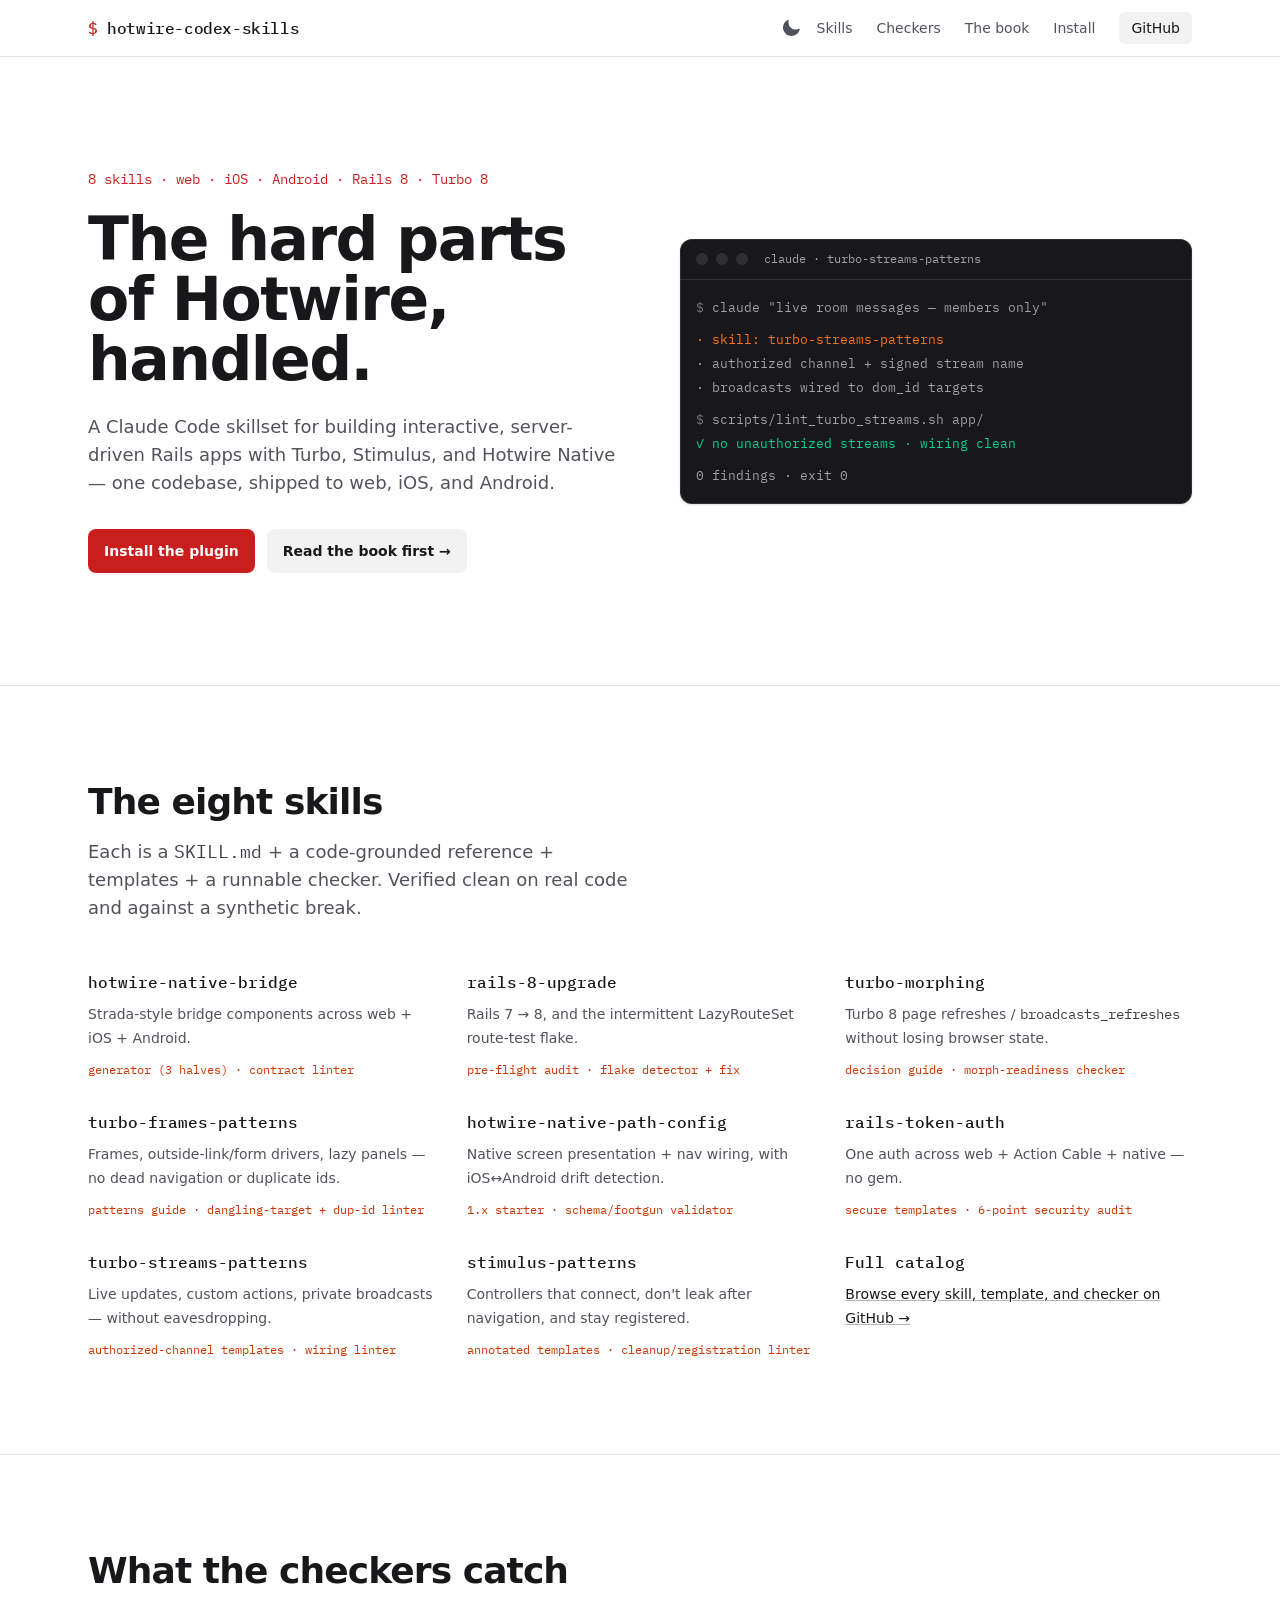
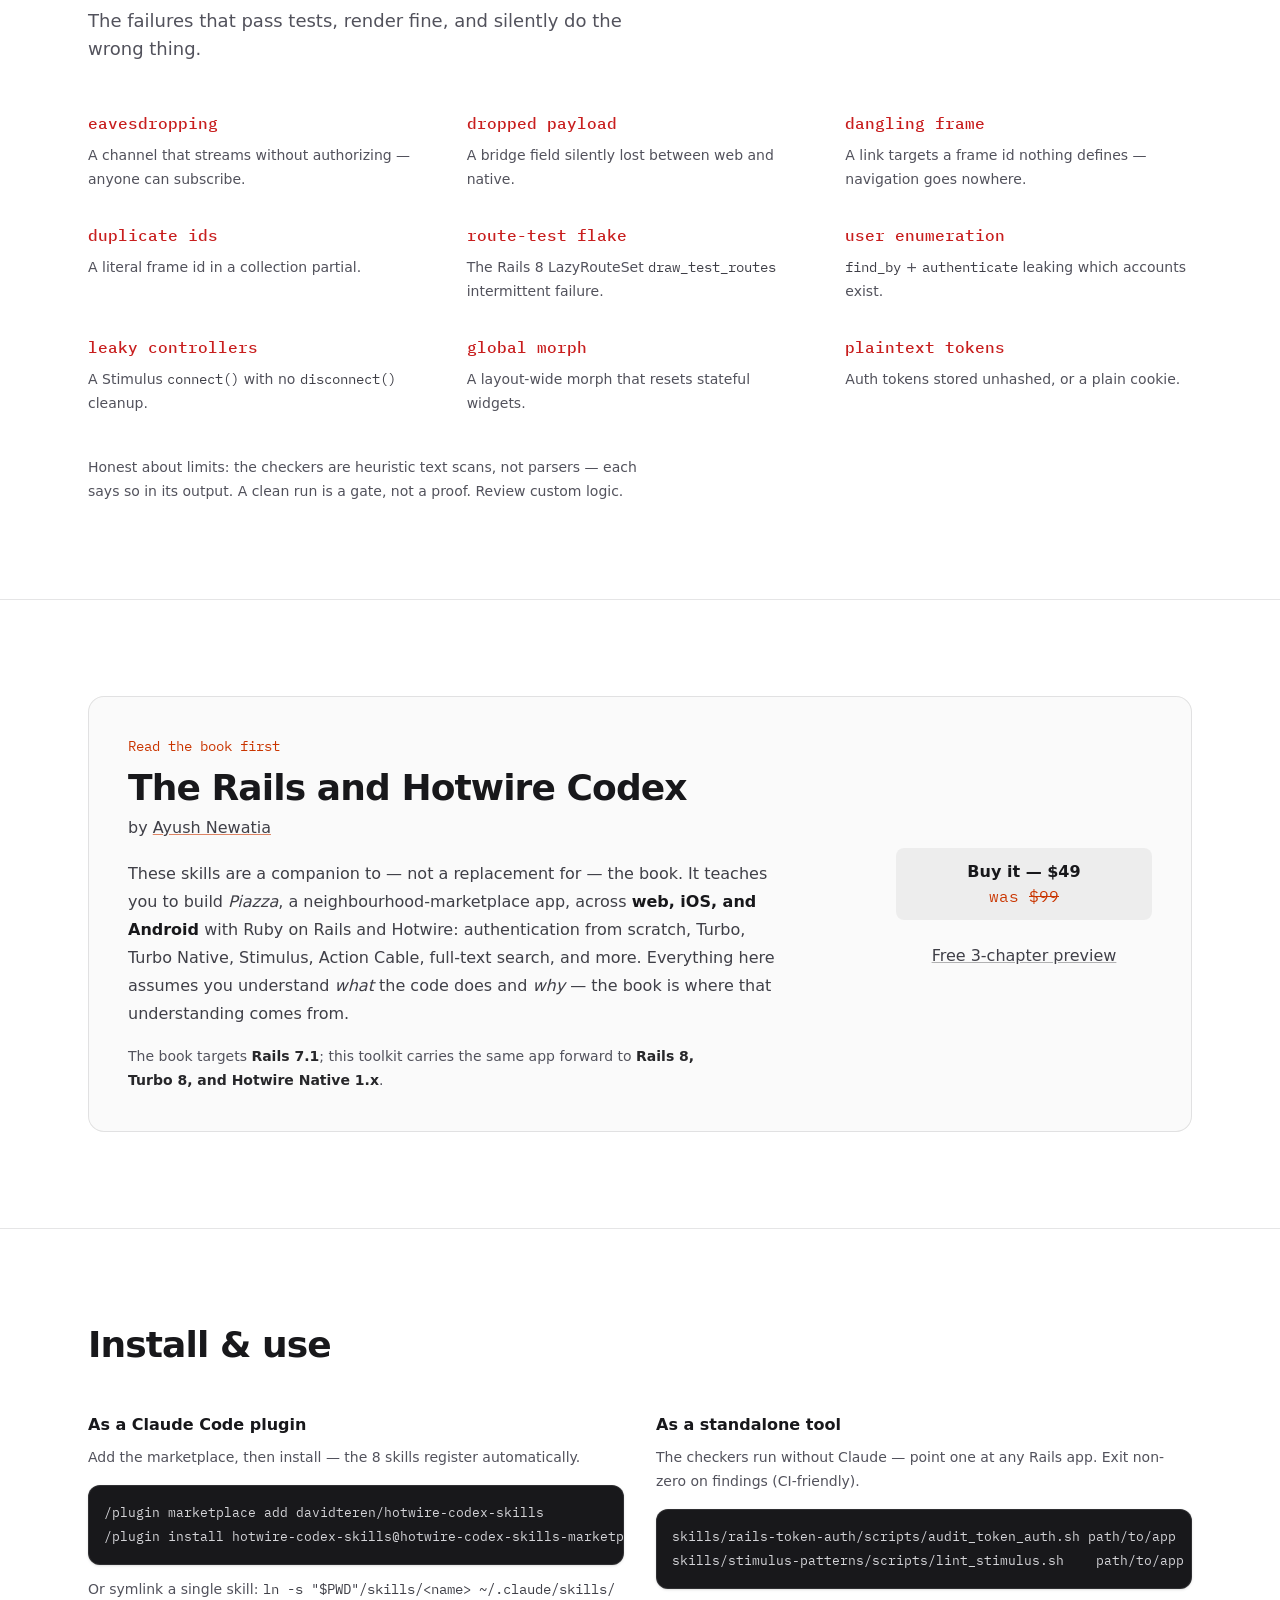
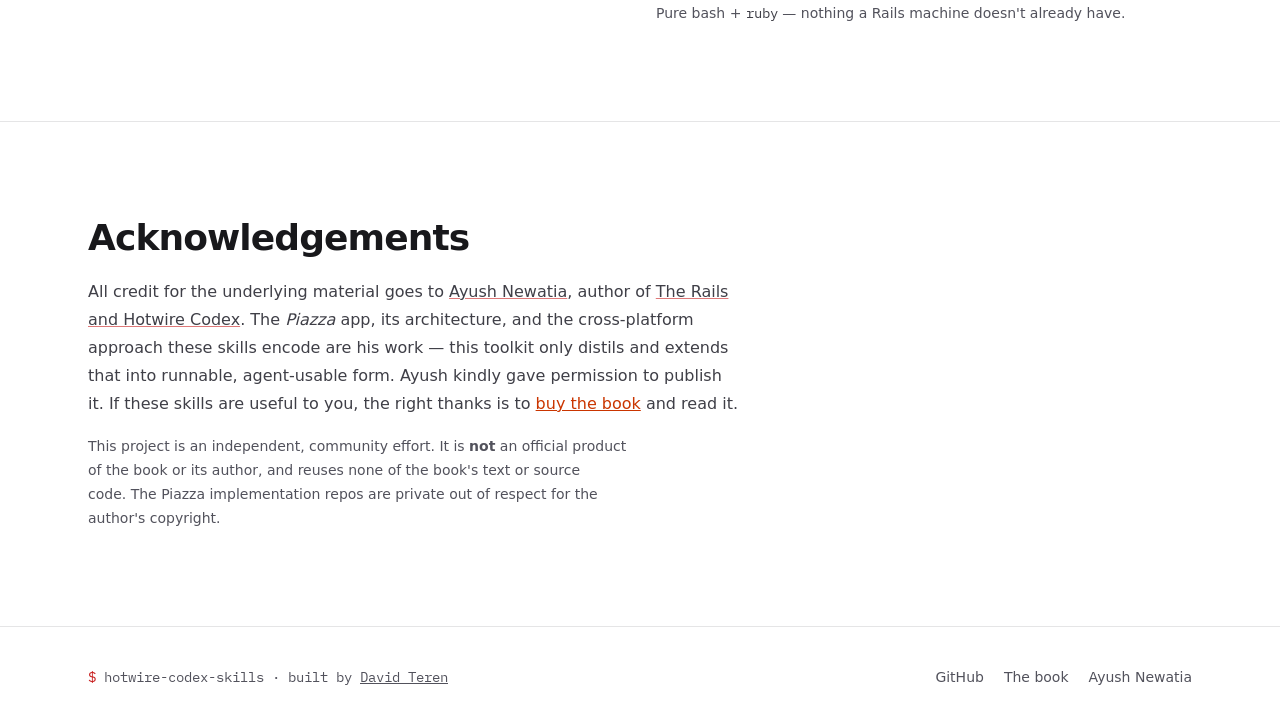
==== commit c1fdda20: "docs(site): remove segmented per-card border-t hairlines The skills/checkers grids put a top-border " ====
--- a/docs/index.html
+++ b/docs/index.html
@@ -130,47 +130,47 @@
         <p class="mt-4 text-lg text-zinc-600 dark:text-zinc-400 text-pretty max-w-[48ch]">Each is a <code class="font-mono text-zinc-700 dark:text-zinc-300">SKILL.md</code> + a code-grounded reference + templates + a runnable checker. Verified clean on real code and against a synthetic break.</p>
 
         <dl class="mt-12 grid sm:grid-cols-2 lg:grid-cols-3 gap-8">
-          <div class="border-t border-zinc-950/10 dark:border-white/10 pt-5">
+          <div>
             <dt class="font-mono font-medium text-zinc-900 dark:text-white">hotwire-native-bridge</dt>
             <dd class="mt-2 text-base/7 sm:text-sm/6 text-zinc-600 dark:text-zinc-400">Strada-style bridge components across web + iOS + Android.</dd>
             <dd class="mt-3 font-mono text-xs text-orange-700 dark:text-hot">generator (3 halves) · contract linter</dd>
           </div>
-          <div class="border-t border-zinc-950/10 dark:border-white/10 pt-5">
+          <div>
             <dt class="font-mono font-medium text-zinc-900 dark:text-white">rails-8-upgrade</dt>
             <dd class="mt-2 text-base/7 sm:text-sm/6 text-zinc-600 dark:text-zinc-400">Rails 7 → 8, and the intermittent LazyRouteSet route-test flake.</dd>
             <dd class="mt-3 font-mono text-xs text-orange-700 dark:text-hot">pre-flight audit · flake detector + fix</dd>
           </div>
-          <div class="border-t border-zinc-950/10 dark:border-white/10 pt-5">
+          <div>
             <dt class="font-mono font-medium text-zinc-900 dark:text-white">turbo-morphing</dt>
             <dd class="mt-2 text-base/7 sm:text-sm/6 text-zinc-600 dark:text-zinc-400">Turbo 8 page refreshes / <code class="font-mono text-zinc-700 dark:text-zinc-300">broadcasts_refreshes</code> without losing browser state.</dd>
             <dd class="mt-3 font-mono text-xs text-orange-700 dark:text-hot">decision guide · morph-readiness checker</dd>
           </div>
-          <div class="border-t border-zinc-950/10 dark:border-white/10 pt-5">
+          <div>
             <dt class="font-mono font-medium text-zinc-900 dark:text-white">turbo-frames-patterns</dt>
             <dd class="mt-2 text-base/7 sm:text-sm/6 text-zinc-600 dark:text-zinc-400">Frames, outside-link/form drivers, lazy panels — no dead navigation or duplicate ids.</dd>
             <dd class="mt-3 font-mono text-xs text-orange-700 dark:text-hot">patterns guide · dangling-target + dup-id linter</dd>
           </div>
-          <div class="border-t border-zinc-950/10 dark:border-white/10 pt-5">
+          <div>
             <dt class="font-mono font-medium text-zinc-900 dark:text-white">hotwire-native-path-config</dt>
             <dd class="mt-2 text-base/7 sm:text-sm/6 text-zinc-600 dark:text-zinc-400">Native screen presentation + nav wiring, with iOS↔Android drift detection.</dd>
             <dd class="mt-3 font-mono text-xs text-orange-700 dark:text-hot">1.x starter · schema/footgun validator</dd>
           </div>
-          <div class="border-t border-zinc-950/10 dark:border-white/10 pt-5">
+          <div>
             <dt class="font-mono font-medium text-zinc-900 dark:text-white">rails-token-auth</dt>
             <dd class="mt-2 text-base/7 sm:text-sm/6 text-zinc-600 dark:text-zinc-400">One auth across web + Action Cable + native — no gem.</dd>
             <dd class="mt-3 font-mono text-xs text-orange-700 dark:text-hot">secure templates · 6-point security audit</dd>
           </div>
-          <div class="border-t border-zinc-950/10 dark:border-white/10 pt-5">
+          <div>
             <dt class="font-mono font-medium text-zinc-900 dark:text-white">turbo-streams-patterns</dt>
             <dd class="mt-2 text-base/7 sm:text-sm/6 text-zinc-600 dark:text-zinc-400">Live updates, custom actions, private broadcasts — without eavesdropping.</dd>
             <dd class="mt-3 font-mono text-xs text-orange-700 dark:text-hot">authorized-channel templates · wiring linter</dd>
           </div>
-          <div class="border-t border-zinc-950/10 dark:border-white/10 pt-5">
+          <div>
             <dt class="font-mono font-medium text-zinc-900 dark:text-white">stimulus-patterns</dt>
             <dd class="mt-2 text-base/7 sm:text-sm/6 text-zinc-600 dark:text-zinc-400">Controllers that connect, don't leak after navigation, and stay registered.</dd>
             <dd class="mt-3 font-mono text-xs text-orange-700 dark:text-hot">annotated templates · cleanup/registration linter</dd>
           </div>
-          <div class="border-t border-zinc-950/10 dark:border-white/10 pt-5">
+          <div>
             <dt class="font-mono font-medium text-zinc-900 dark:text-white">Full catalog</dt>
             <dd class="mt-2 text-base/7 sm:text-sm/6 text-zinc-600 dark:text-zinc-400"><a href="https://github.com/davidteren/hotwire-codex-skills#the-skills" class="text-zinc-900 dark:text-white underline decoration-zinc-950/30 hover:decoration-zinc-950 dark:decoration-white/30 dark:hover:decoration-white">Browse every skill, template, and checker on GitHub &rarr;</a></dd>
           </div>
@@ -185,39 +185,39 @@
         <p class="mt-4 text-lg text-zinc-600 dark:text-zinc-400 text-pretty max-w-[48ch]">The failures that pass tests, render fine, and silently do the wrong thing.</p>
 
         <dl class="mt-12 grid sm:grid-cols-2 lg:grid-cols-3 gap-8">
-          <div class="border-t border-zinc-950/10 dark:border-white/10 pt-5">
+          <div>
             <dt class="font-mono font-medium text-rails dark:text-rails-light">eavesdropping</dt>
             <dd class="mt-2 text-base/7 sm:text-sm/6 text-zinc-600 dark:text-zinc-400">A channel that streams without authorizing — anyone can subscribe.</dd>
           </div>
-          <div class="border-t border-zinc-950/10 dark:border-white/10 pt-5">
+          <div>
             <dt class="font-mono font-medium text-rails dark:text-rails-light">dropped payload</dt>
             <dd class="mt-2 text-base/7 sm:text-sm/6 text-zinc-600 dark:text-zinc-400">A bridge field silently lost between web and native.</dd>
           </div>
-          <div class="border-t border-zinc-950/10 dark:border-white/10 pt-5">
+          <div>
             <dt class="font-mono font-medium text-rails dark:text-rails-light">dangling frame</dt>
             <dd class="mt-2 text-base/7 sm:text-sm/6 text-zinc-600 dark:text-zinc-400">A link targets a frame id nothing defines — navigation goes nowhere.</dd>
           </div>
-          <div class="border-t border-zinc-950/10 dark:border-white/10 pt-5">
+          <div>
             <dt class="font-mono font-medium text-rails dark:text-rails-light">duplicate ids</dt>
             <dd class="mt-2 text-base/7 sm:text-sm/6 text-zinc-600 dark:text-zinc-400">A literal frame id in a collection partial.</dd>
           </div>
-          <div class="border-t border-zinc-950/10 dark:border-white/10 pt-5">
+          <div>
             <dt class="font-mono font-medium text-rails dark:text-rails-light">route-test flake</dt>
             <dd class="mt-2 text-base/7 sm:text-sm/6 text-zinc-600 dark:text-zinc-400">The Rails 8 LazyRouteSet <code class="font-mono text-zinc-700 dark:text-zinc-300">draw_test_routes</code> intermittent failure.</dd>
           </div>
-          <div class="border-t border-zinc-950/10 dark:border-white/10 pt-5">
+          <div>
             <dt class="font-mono font-medium text-rails dark:text-rails-light">user enumeration</dt>
             <dd class="mt-2 text-base/7 sm:text-sm/6 text-zinc-600 dark:text-zinc-400"><code class="font-mono text-zinc-700 dark:text-zinc-300">find_by</code> + <code class="font-mono text-zinc-700 dark:text-zinc-300">authenticate</code> leaking which accounts exist.</dd>
           </div>
-          <div class="border-t border-zinc-950/10 dark:border-white/10 pt-5">
+          <div>
             <dt class="font-mono font-medium text-rails dark:text-rails-light">leaky controllers</dt>
             <dd class="mt-2 text-base/7 sm:text-sm/6 text-zinc-600 dark:text-zinc-400">A Stimulus <code class="font-mono text-zinc-700 dark:text-zinc-300">connect()</code> with no <code class="font-mono text-zinc-700 dark:text-zinc-300">disconnect()</code> cleanup.</dd>
           </div>
-          <div class="border-t border-zinc-950/10 dark:border-white/10 pt-5">
+          <div>
             <dt class="font-mono font-medium text-rails dark:text-rails-light">global morph</dt>
             <dd class="mt-2 text-base/7 sm:text-sm/6 text-zinc-600 dark:text-zinc-400">A layout-wide morph that resets stateful widgets.</dd>
           </div>
-          <div class="border-t border-zinc-950/10 dark:border-white/10 pt-5">
+          <div>
             <dt class="font-mono font-medium text-rails dark:text-rails-light">plaintext tokens</dt>
             <dd class="mt-2 text-base/7 sm:text-sm/6 text-zinc-600 dark:text-zinc-400">Auth tokens stored unhashed, or a plain cookie.</dd>
           </div>
--- a/docs/styles.css
+++ b/docs/styles.css
@@ -1,2 +1,2 @@
 /*! tailwindcss v4.3.1 | MIT License | https://tailwindcss.com */
-@layer properties{@supports (((-webkit-hyphens:none)) and (not (margin-trim:inline))) or ((-moz-orient:inline) and (not (color:rgb(from red r g b)))){*,:before,:after,::backdrop{--tw-border-style:solid;--tw-leading:initial;--tw-font-weight:initial;--tw-tracking:initial;--tw-shadow:0 0 #0000;--tw-shadow-color:initial;--tw-shadow-alpha:100%;--tw-inset-shadow:0 0 #0000;--tw-inset-shadow-color:initial;--tw-inset-shadow-alpha:100%;--tw-ring-color:initial;--tw-ring-shadow:0 0 #0000;--tw-inset-ring-color:initial;--tw-inset-ring-shadow:0 0 #0000;--tw-ring-inset:initial;--tw-ring-offset-width:0px;--tw-ring-offset-color:#fff;--tw-ring-offset-shadow:0 0 #0000;--tw-outline-style:solid;--tw-blur:initial;--tw-brightness:initial;--tw-contrast:initial;--tw-grayscale:initial;--tw-hue-rotate:initial;--tw-invert:initial;--tw-opacity:initial;--tw-saturate:initial;--tw-sepia:initial;--tw-drop-shadow:initial;--tw-drop-shadow-color:initial;--tw-drop-shadow-alpha:100%;--tw-drop-shadow-size:initial;--tw-backdrop-blur:initial;--tw-backdrop-brightness:initial;--tw-backdrop-contrast:initial;--tw-backdrop-grayscale:initial;--tw-backdrop-hue-rotate:initial;--tw-backdrop-invert:initial;--tw-backdrop-opacity:initial;--tw-backdrop-saturate:initial;--tw-backdrop-sepia:initial}}}@layer theme{:root,:host{--font-sans:"InterVariable", "Inter", ui-sans-serif, system-ui, sans-serif;--font-mono:"IBM Plex Mono", ui-monospace, SFMono-Regular, Menlo, monospace;--color-orange-700:oklch(55.3% .195 38.402);--color-emerald-400:oklch(76.5% .177 163.223);--color-zinc-50:oklch(98.5% 0 0);--color-zinc-100:oklch(96.7% .001 286.375);--color-zinc-200:oklch(92% .004 286.32);--color-zinc-300:oklch(87.1% .006 286.286);--color-zinc-400:oklch(70.5% .015 286.067);--color-zinc-500:oklch(55.2% .016 285.938);--color-zinc-600:oklch(44.2% .017 285.786);--color-zinc-700:oklch(37% .013 285.805);--color-zinc-800:oklch(27.4% .006 286.033);--color-zinc-900:oklch(21% .006 285.885);--color-zinc-950:oklch(14.1% .005 285.823);--color-neutral-800:oklch(26.9% 0 0);--color-white:#fff;--spacing:.25rem;--container-lg:32rem;--container-xl:36rem;--container-6xl:72rem;--text-xs:.75rem;--text-xs--line-height:calc(1 / .75);--text-sm:.875rem;--text-sm--line-height:calc(1.25 / .875);--text-base:1rem;--text-base--line-height:calc(1.5 / 1);--text-lg:1.125rem;--text-lg--line-height:calc(1.75 / 1.125);--text-2xl:1.5rem;--text-2xl--line-height:calc(2 / 1.5);--text-3xl:1.875rem;--text-3xl--line-height:calc(2.25 / 1.875);--text-4xl:2.25rem;--text-4xl--line-height:calc(2.5 / 2.25);--text-5xl:3rem;--text-5xl--line-height:1;--text-6xl:3.75rem;--text-6xl--line-height:1;--font-weight-normal:400;--font-weight-medium:500;--font-weight-semibold:600;--tracking-tight:-.025em;--radius-md:.375rem;--radius-lg:.5rem;--radius-xl:.75rem;--radius-2xl:1rem;--default-font-family:var(--font-sans);--default-font-feature-settings:var(--font-sans--font-feature-settings);--default-mono-font-family:var(--font-mono);--color-rails:#c81e1e;--color-rails-dark:#9b1414;--color-rails-light:#ef5350;--color-hot:#f97316;--font-sans--font-feature-settings:"cv02", "cv03", "cv04", "cv11"}}@layer base{*,:after,:before,::backdrop{box-sizing:border-box;border:0 solid;margin:0;padding:0}::file-selector-button{box-sizing:border-box;border:0 solid;margin:0;padding:0}html,:host{-webkit-text-size-adjust:100%;tab-size:4;line-height:1.5;font-family:var(--default-font-family,ui-sans-serif, system-ui, sans-serif, "Apple Color Emoji", "Segoe UI Emoji", "Segoe UI Symbol", "Noto Color Emoji");font-feature-settings:var(--default-font-feature-settings,normal);font-variation-settings:var(--default-font-variation-settings,normal);-webkit-tap-highlight-color:transparent}hr{height:0;color:inherit;border-top-width:1px}abbr:where([title]){-webkit-text-decoration:underline dotted;text-decoration:underline dotted}h1,h2,h3,h4,h5,h6{font-size:inherit;font-weight:inherit}a{color:inherit;-webkit-text-decoration:inherit;-webkit-text-decoration:inherit;-webkit-text-decoration:inherit;text-decoration:inherit}b,strong{font-weight:bolder}code,kbd,samp,pre{font-family:var(--default-mono-font-family,ui-monospace, SFMono-Regular, Menlo, Monaco, Consolas, "Liberation Mono", "Courier New", monospace);font-feature-settings:var(--default-mono-font-feature-settings,normal);font-variation-settings:var(--default-mono-font-variation-settings,normal);font-size:1em}small{font-size:80%}sub,sup{vertical-align:baseline;font-size:75%;line-height:0;position:relative}sub{bottom:-.25em}sup{top:-.5em}table{text-indent:0;border-color:inherit;border-collapse:collapse}:-moz-focusring{outline:auto}progress{vertical-align:baseline}summary{display:list-item}ol,ul,menu{list-style:none}img,svg,video,canvas,audio,iframe,embed,object{vertical-align:middle;display:block}img,video{max-width:100%;height:auto}button,input,select,optgroup,textarea{font:inherit;font-feature-settings:inherit;font-variation-settings:inherit;letter-spacing:inherit;color:inherit;opacity:1;background-color:#0000;border-radius:0}::file-selector-button{font:inherit;font-feature-settings:inherit;font-variation-settings:inherit;letter-spacing:inherit;color:inherit;opacity:1;background-color:#0000;border-radius:0}:where(select:is([multiple],[size])) optgroup{font-weight:bolder}:where(select:is([multiple],[size])) optgroup option{padding-inline-start:20px}::file-selector-button{margin-inline-end:4px}::placeholder{opacity:1}@supports (not ((-webkit-appearance:-apple-pay-button))) or (contain-intrinsic-size:1px){::placeholder{color:currentColor}@supports (color:color-mix(in lab, red, red)){::placeholder{color:color-mix(in oklab, currentcolor 50%, transparent)}}}textarea{resize:vertical}::-webkit-search-decoration{-webkit-appearance:none}::-webkit-date-and-time-value{min-height:1lh;text-align:inherit}::-webkit-datetime-edit{display:inline-flex}::-webkit-datetime-edit-fields-wrapper{padding:0}::-webkit-datetime-edit{padding-block:0}::-webkit-datetime-edit-year-field{padding-block:0}::-webkit-datetime-edit-month-field{padding-block:0}::-webkit-datetime-edit-day-field{padding-block:0}::-webkit-datetime-edit-hour-field{padding-block:0}::-webkit-datetime-edit-minute-field{padding-block:0}::-webkit-datetime-edit-second-field{padding-block:0}::-webkit-datetime-edit-millisecond-field{padding-block:0}::-webkit-datetime-edit-meridiem-field{padding-block:0}::-webkit-calendar-picker-indicator{line-height:1}:-moz-ui-invalid{box-shadow:none}button,input:where([type=button],[type=reset],[type=submit]){appearance:button}::file-selector-button{appearance:button}::-webkit-inner-spin-button{height:auto}::-webkit-outer-spin-button{height:auto}[hidden]:where(:not([hidden=until-found])){display:none!important}:root{color-scheme:light}.dark{color-scheme:dark}a:focus-visible,button:focus-visible,summary:focus-visible{outline:2px solid var(--color-rails-light);outline-offset:2px;border-radius:2px}}@layer components;@layer utilities{.collapse{visibility:collapse}.invisible{visibility:hidden}.visible{visibility:visible}.absolute{position:absolute}.fixed{position:fixed}.relative{position:relative}.static{position:static}.sticky{position:sticky}.top-0{top:0}.right-0{right:0}.isolate{isolation:isolate}.z-40{z-index:40}.container{width:100%}@media (min-width:40rem){.container{max-width:40rem}}@media (min-width:48rem){.container{max-width:48rem}}@media (min-width:64rem){.container{max-width:64rem}}@media (min-width:80rem){.container{max-width:80rem}}@media (min-width:96rem){.container{max-width:96rem}}.mx-auto{margin-inline:auto}.mt-2{margin-top:calc(var(--spacing) * 2)}.mt-3{margin-top:calc(var(--spacing) * 3)}.mt-4{margin-top:calc(var(--spacing) * 4)}.mt-5{margin-top:calc(var(--spacing) * 5)}.mt-6{margin-top:calc(var(--spacing) * 6)}.mt-7{margin-top:calc(var(--spacing) * 7)}.mt-8{margin-top:calc(var(--spacing) * 8)}.mt-9{margin-top:calc(var(--spacing) * 9)}.mt-10{margin-top:calc(var(--spacing) * 10)}.mt-12{margin-top:calc(var(--spacing) * 12)}.ml-2{margin-left:calc(var(--spacing) * 2)}.block{display:block}.contents{display:contents}.flex{display:flex}.grid{display:grid}.hidden{display:none}.inline{display:inline}.table{display:table}.size-3{width:calc(var(--spacing) * 3);height:calc(var(--spacing) * 3)}.size-5{width:calc(var(--spacing) * 5);height:calc(var(--spacing) * 5)}.h-3{height:calc(var(--spacing) * 3)}.h-14{height:calc(var(--spacing) * 14)}.min-h-dvh{min-height:100dvh}.w-3{width:calc(var(--spacing) * 3)}.w-44{width:calc(var(--spacing) * 44)}.w-\[370px\]{width:370px}.w-full{width:100%}.max-w-6xl{max-width:var(--container-6xl)}.max-w-\[24ch\]{max-width:24ch}.max-w-\[35ch\]{max-width:35ch}.max-w-\[48ch\]{max-width:48ch}.max-w-\[64ch\]{max-width:64ch}.max-w-lg{max-width:var(--container-lg)}.max-w-xl{max-width:var(--container-xl)}.min-w-0{min-width:0}.flex-1{flex:1}.shrink-0{flex-shrink:0}.cursor-pointer{cursor:pointer}.list-none{list-style-type:none}.flex-col{flex-direction:column}.flex-wrap{flex-wrap:wrap}.items-center{align-items:center}.justify-between{justify-content:space-between}.gap-2{gap:calc(var(--spacing) * 2)}.gap-3{gap:calc(var(--spacing) * 3)}.gap-4{gap:calc(var(--spacing) * 4)}.gap-5{gap:calc(var(--spacing) * 5)}.gap-6{gap:calc(var(--spacing) * 6)}.gap-8{gap:calc(var(--spacing) * 8)}.overflow-hidden{overflow:hidden}.overflow-x-auto{overflow-x:auto}.scroll-smooth{scroll-behavior:smooth}.rounded{border-radius:.25rem}.rounded-2xl{border-radius:var(--radius-2xl)}.rounded-full{border-radius:3.40282e38px}.rounded-lg{border-radius:var(--radius-lg)}.rounded-md{border-radius:var(--radius-md)}.rounded-xl{border-radius:var(--radius-xl)}.border{border-style:var(--tw-border-style);border-width:1px}.border-t{border-top-style:var(--tw-border-style);border-top-width:1px}.border-b{border-bottom-style:var(--tw-border-style);border-bottom-width:1px}.border-white\/10{border-color:#ffffff1a}@supports (color:color-mix(in lab, red, red)){.border-white\/10{border-color:color-mix(in oklab, var(--color-white) 10%, transparent)}}.border-zinc-950\/10{border-color:#09090b1a}@supports (color:color-mix(in lab, red, red)){.border-zinc-950\/10{border-color:color-mix(in oklab, var(--color-zinc-950) 10%, transparent)}}.bg-neutral-800{background-color:var(--color-neutral-800)}.bg-rails{background-color:var(--color-rails)}.bg-white{background-color:var(--color-white)}.bg-white\/10{background-color:#ffffff1a}@supports (color:color-mix(in lab, red, red)){.bg-white\/10{background-color:color-mix(in oklab, var(--color-white) 10%, transparent)}}.bg-white\/80{background-color:#fffc}@supports (color:color-mix(in lab, red, red)){.bg-white\/80{background-color:color-mix(in oklab, var(--color-white) 80%, transparent)}}.bg-zinc-50{background-color:var(--color-zinc-50)}.bg-zinc-900{background-color:var(--color-zinc-900)}.bg-zinc-950{background-color:var(--color-zinc-950)}.bg-zinc-950\/5{background-color:#09090b0d}@supports (color:color-mix(in lab, red, red)){.bg-zinc-950\/5{background-color:color-mix(in oklab, var(--color-zinc-950) 5%, transparent)}}.p-2{padding:calc(var(--spacing) * 2)}.p-4{padding:calc(var(--spacing) * 4)}.p-5{padding:calc(var(--spacing) * 5)}.p-6{padding:calc(var(--spacing) * 6)}.px-3{padding-inline:calc(var(--spacing) * 3)}.px-4{padding-inline:calc(var(--spacing) * 4)}.px-6{padding-inline:calc(var(--spacing) * 6)}.px-16{padding-inline:calc(var(--spacing) * 16)}.py-1\.5{padding-block:calc(var(--spacing) * 1.5)}.py-2{padding-block:calc(var(--spacing) * 2)}.py-3{padding-block:calc(var(--spacing) * 3)}.py-10{padding-block:calc(var(--spacing) * 10)}.py-16{padding-block:calc(var(--spacing) * 16)}.py-20{padding-block:calc(var(--spacing) * 20)}.pt-5{padding-top:calc(var(--spacing) * 5)}.pr-12{padding-right:calc(var(--spacing) * 12)}.text-center{text-align:center}.font-sans{font-family:var(--font-sans);font-feature-settings:var(--font-sans--font-feature-settings)}.font-mono{font-family:var(--font-mono)}.text-2xl{font-size:var(--text-2xl);line-height:var(--tw-leading,var(--text-2xl--line-height))}.text-3xl{font-size:var(--text-3xl);line-height:var(--tw-leading,var(--text-3xl--line-height))}.text-5xl{font-size:var(--text-5xl);line-height:var(--tw-leading,var(--text-5xl--line-height))}.text-base{font-size:var(--text-base);line-height:var(--tw-leading,var(--text-base--line-height))}.text-base\/7{font-size:var(--text-base);line-height:calc(var(--spacing) * 7)}.text-lg{font-size:var(--text-lg);line-height:var(--tw-leading,var(--text-lg--line-height))}.text-sm{font-size:var(--text-sm);line-height:var(--tw-leading,var(--text-sm--line-height))}.text-xs{font-size:var(--text-xs);line-height:var(--tw-leading,var(--text-xs--line-height))}.text-\[0\.8125rem\]{font-size:.8125rem}.text-\[15px\]{font-size:15px}.text-\[26px\]{font-size:26px}.text-\[64px\]{font-size:64px}.leading-6{--tw-leading:calc(var(--spacing) * 6);line-height:calc(var(--spacing) * 6)}.leading-7{--tw-leading:calc(var(--spacing) * 7);line-height:calc(var(--spacing) * 7)}.leading-\[1\.05\]{--tw-leading:1.05;line-height:1.05}.font-medium{--tw-font-weight:var(--font-weight-medium);font-weight:var(--font-weight-medium)}.font-normal{--tw-font-weight:var(--font-weight-normal);font-weight:var(--font-weight-normal)}.font-semibold{--tw-font-weight:var(--font-weight-semibold);font-weight:var(--font-weight-semibold)}.tracking-tight{--tw-tracking:var(--tracking-tight);letter-spacing:var(--tracking-tight)}.text-balance{text-wrap:balance}.text-pretty{text-wrap:pretty}.text-emerald-400{color:var(--color-emerald-400)}.text-hot{color:var(--color-hot)}.text-orange-700{color:var(--color-orange-700)}.text-rails{color:var(--color-rails)}.text-rails-light{color:var(--color-rails-light)}.text-white{color:var(--color-white)}.text-zinc-100{color:var(--color-zinc-100)}.text-zinc-300{color:var(--color-zinc-300)}.text-zinc-400{color:var(--color-zinc-400)}.text-zinc-500{color:var(--color-zinc-500)}.text-zinc-600{color:var(--color-zinc-600)}.text-zinc-700{color:var(--color-zinc-700)}.text-zinc-800{color:var(--color-zinc-800)}.text-zinc-900{color:var(--color-zinc-900)}.underline{text-decoration-line:underline}.decoration-orange-700\/60{text-decoration-color:#c53c0099}@supports (color:color-mix(in lab, red, red)){.decoration-orange-700\/60{-webkit-text-decoration-color:color-mix(in oklab, var(--color-orange-700) 60%, transparent);-webkit-text-decoration-color:color-mix(in oklab, var(--color-orange-700) 60%, transparent);text-decoration-color:color-mix(in oklab, var(--color-orange-700) 60%, transparent)}}.decoration-rails\/60{text-decoration-color:#c81e1e99}@supports (color:color-mix(in lab, red, red)){.decoration-rails\/60{-webkit-text-decoration-color:color-mix(in oklab, var(--color-rails) 60%, transparent);-webkit-text-decoration-color:color-mix(in oklab, var(--color-rails) 60%, transparent);text-decoration-color:color-mix(in oklab, var(--color-rails) 60%, transparent)}}.decoration-zinc-950\/30{text-decoration-color:#09090b4d}@supports (color:color-mix(in lab, red, red)){.decoration-zinc-950\/30{-webkit-text-decoration-color:color-mix(in oklab, var(--color-zinc-950) 30%, transparent);-webkit-text-decoration-color:color-mix(in oklab, var(--color-zinc-950) 30%, transparent);text-decoration-color:color-mix(in oklab, var(--color-zinc-950) 30%, transparent)}}.antialiased{-webkit-font-smoothing:antialiased;-moz-osx-font-smoothing:grayscale}.scheme-only-dark{color-scheme:dark only}.shadow-sm{--tw-shadow:0 1px 3px 0 var(--tw-shadow-color,#0000001a), 0 1px 2px -1px var(--tw-shadow-color,#0000001a);box-shadow:var(--tw-inset-shadow), var(--tw-inset-ring-shadow), var(--tw-ring-offset-shadow), var(--tw-ring-shadow), var(--tw-shadow)}.inset-ring{--tw-inset-ring-shadow:inset 0 0 0 1px var(--tw-inset-ring-color,currentcolor);box-shadow:var(--tw-inset-shadow), var(--tw-inset-ring-shadow), var(--tw-ring-offset-shadow), var(--tw-ring-shadow), var(--tw-shadow)}.inset-ring-white\/10{--tw-inset-ring-color:#ffffff1a}@supports (color:color-mix(in lab, red, red)){.inset-ring-white\/10{--tw-inset-ring-color:color-mix(in oklab, var(--color-white) 10%, transparent)}}.inset-ring-zinc-950\/10{--tw-inset-ring-color:#09090b1a}@supports (color:color-mix(in lab, red, red)){.inset-ring-zinc-950\/10{--tw-inset-ring-color:color-mix(in oklab, var(--color-zinc-950) 10%, transparent)}}.outline{outline-style:var(--tw-outline-style);outline-width:1px}.filter{filter:var(--tw-blur,) var(--tw-brightness,) var(--tw-contrast,) var(--tw-grayscale,) var(--tw-hue-rotate,) var(--tw-invert,) var(--tw-saturate,) var(--tw-sepia,) var(--tw-drop-shadow,)}.backdrop-blur{--tw-backdrop-blur:blur(8px);-webkit-backdrop-filter:var(--tw-backdrop-blur,) var(--tw-backdrop-brightness,) var(--tw-backdrop-contrast,) var(--tw-backdrop-grayscale,) var(--tw-backdrop-hue-rotate,) var(--tw-backdrop-invert,) var(--tw-backdrop-opacity,) var(--tw-backdrop-saturate,) var(--tw-backdrop-sepia,);backdrop-filter:var(--tw-backdrop-blur,) var(--tw-backdrop-brightness,) var(--tw-backdrop-contrast,) var(--tw-backdrop-grayscale,) var(--tw-backdrop-hue-rotate,) var(--tw-backdrop-invert,) var(--tw-backdrop-opacity,) var(--tw-backdrop-saturate,) var(--tw-backdrop-sepia,)}.not-dark\:hidden:not(:where(.dark,.dark *)){display:none}@media (hover:hover){.hover\:bg-rails-dark:hover{background-color:var(--color-rails-dark)}.hover\:bg-zinc-950\/5:hover{background-color:#09090b0d}@supports (color:color-mix(in lab, red, red)){.hover\:bg-zinc-950\/5:hover{background-color:color-mix(in oklab, var(--color-zinc-950) 5%, transparent)}}.hover\:bg-zinc-950\/10:hover{background-color:#09090b1a}@supports (color:color-mix(in lab, red, red)){.hover\:bg-zinc-950\/10:hover{background-color:color-mix(in oklab, var(--color-zinc-950) 10%, transparent)}}.hover\:text-zinc-900:hover{color:var(--color-zinc-900)}.hover\:decoration-orange-700:hover{-webkit-text-decoration-color:var(--color-orange-700);-webkit-text-decoration-color:var(--color-orange-700);text-decoration-color:var(--color-orange-700)}.hover\:decoration-rails:hover{-webkit-text-decoration-color:var(--color-rails);-webkit-text-decoration-color:var(--color-rails);text-decoration-color:var(--color-rails)}.hover\:decoration-zinc-950:hover{-webkit-text-decoration-color:var(--color-zinc-950);-webkit-text-decoration-color:var(--color-zinc-950);text-decoration-color:var(--color-zinc-950)}}@media (min-width:40rem){.sm\:flex{display:flex}.sm\:hidden{display:none}.sm\:grid-cols-2{grid-template-columns:repeat(2,minmax(0,1fr))}.sm\:flex-row{flex-direction:row}.sm\:p-10{padding:calc(var(--spacing) * 10)}.sm\:py-24{padding-block:calc(var(--spacing) * 24)}.sm\:py-28{padding-block:calc(var(--spacing) * 28)}.sm\:text-4xl{font-size:var(--text-4xl);line-height:var(--tw-leading,var(--text-4xl--line-height))}.sm\:text-6xl{font-size:var(--text-6xl);line-height:var(--tw-leading,var(--text-6xl--line-height))}.sm\:text-sm{font-size:var(--text-sm);line-height:var(--tw-leading,var(--text-sm--line-height))}.sm\:text-sm\/6{font-size:var(--text-sm);line-height:calc(var(--spacing) * 6)}}@media (min-width:64rem){.lg\:w-64{width:calc(var(--spacing) * 64)}.lg\:grid-cols-2{grid-template-columns:repeat(2,minmax(0,1fr))}.lg\:grid-cols-3{grid-template-columns:repeat(3,minmax(0,1fr))}.lg\:grid-cols-\[1fr_auto\]{grid-template-columns:1fr auto}.lg\:justify-self-end{justify-self:flex-end}}.dark\:hidden:where(.dark,.dark *){display:none}.dark\:border-white\/10:where(.dark,.dark *){border-color:#ffffff1a}@supports (color:color-mix(in lab, red, red)){.dark\:border-white\/10:where(.dark,.dark *){border-color:color-mix(in oklab, var(--color-white) 10%, transparent)}}.dark\:bg-white\/10:where(.dark,.dark *){background-color:#ffffff1a}@supports (color:color-mix(in lab, red, red)){.dark\:bg-white\/10:where(.dark,.dark *){background-color:color-mix(in oklab, var(--color-white) 10%, transparent)}}.dark\:bg-zinc-900:where(.dark,.dark *){background-color:var(--color-zinc-900)}.dark\:bg-zinc-950:where(.dark,.dark *){background-color:var(--color-zinc-950)}.dark\:bg-zinc-950\/80:where(.dark,.dark *){background-color:#09090bcc}@supports (color:color-mix(in lab, red, red)){.dark\:bg-zinc-950\/80:where(.dark,.dark *){background-color:color-mix(in oklab, var(--color-zinc-950) 80%, transparent)}}.dark\:text-hot:where(.dark,.dark *){color:var(--color-hot)}.dark\:text-rails-light:where(.dark,.dark *){color:var(--color-rails-light)}.dark\:text-white:where(.dark,.dark *){color:var(--color-white)}.dark\:text-zinc-100:where(.dark,.dark *){color:var(--color-zinc-100)}.dark\:text-zinc-200:where(.dark,.dark *){color:var(--color-zinc-200)}.dark\:text-zinc-300:where(.dark,.dark *){color:var(--color-zinc-300)}.dark\:text-zinc-400:where(.dark,.dark *){color:var(--color-zinc-400)}.dark\:decoration-hot\/60:where(.dark,.dark *){text-decoration-color:#f9731699}@supports (color:color-mix(in lab, red, red)){.dark\:decoration-hot\/60:where(.dark,.dark *){-webkit-text-decoration-color:color-mix(in oklab, var(--color-hot) 60%, transparent);-webkit-text-decoration-color:color-mix(in oklab, var(--color-hot) 60%, transparent);text-decoration-color:color-mix(in oklab, var(--color-hot) 60%, transparent)}}.dark\:decoration-rails-light\/60:where(.dark,.dark *){text-decoration-color:#ef535099}@supports (color:color-mix(in lab, red, red)){.dark\:decoration-rails-light\/60:where(.dark,.dark *){-webkit-text-decoration-color:color-mix(in oklab, var(--color-rails-light) 60%, transparent);-webkit-text-decoration-color:color-mix(in oklab, var(--color-rails-light) 60%, transparent);text-decoration-color:color-mix(in oklab, var(--color-rails-light) 60%, transparent)}}.dark\:decoration-white\/30:where(.dark,.dark *){text-decoration-color:#ffffff4d}@supports (color:color-mix(in lab, red, red)){.dark\:decoration-white\/30:where(.dark,.dark *){-webkit-text-decoration-color:color-mix(in oklab, var(--color-white) 30%, transparent);-webkit-text-decoration-color:color-mix(in oklab, var(--color-white) 30%, transparent);text-decoration-color:color-mix(in oklab, var(--color-white) 30%, transparent)}}.dark\:shadow-none:where(.dark,.dark *){--tw-shadow:0 0 #0000;box-shadow:var(--tw-inset-shadow), var(--tw-inset-ring-shadow), var(--tw-ring-offset-shadow), var(--tw-ring-shadow), var(--tw-shadow)}.dark\:inset-ring-white\/10:where(.dark,.dark *){--tw-inset-ring-color:#ffffff1a}@supports (color:color-mix(in lab, red, red)){.dark\:inset-ring-white\/10:where(.dark,.dark *){--tw-inset-ring-color:color-mix(in oklab, var(--color-white) 10%, transparent)}}@media (hover:hover){.dark\:hover\:bg-white\/10:where(.dark,.dark *):hover{background-color:#ffffff1a}@supports (color:color-mix(in lab, red, red)){.dark\:hover\:bg-white\/10:where(.dark,.dark *):hover{background-color:color-mix(in oklab, var(--color-white) 10%, transparent)}}.dark\:hover\:bg-white\/15:where(.dark,.dark *):hover{background-color:#ffffff26}@supports (color:color-mix(in lab, red, red)){.dark\:hover\:bg-white\/15:where(.dark,.dark *):hover{background-color:color-mix(in oklab, var(--color-white) 15%, transparent)}}.dark\:hover\:text-white:where(.dark,.dark *):hover{color:var(--color-white)}.dark\:hover\:decoration-hot:where(.dark,.dark *):hover{-webkit-text-decoration-color:var(--color-hot);-webkit-text-decoration-color:var(--color-hot);text-decoration-color:var(--color-hot)}.dark\:hover\:decoration-rails-light:where(.dark,.dark *):hover{-webkit-text-decoration-color:var(--color-rails-light);-webkit-text-decoration-color:var(--color-rails-light);text-decoration-color:var(--color-rails-light)}.dark\:hover\:decoration-white:where(.dark,.dark *):hover{-webkit-text-decoration-color:var(--color-white);-webkit-text-decoration-color:var(--color-white);text-decoration-color:var(--color-white)}}}@media (prefers-reduced-motion:reduce){html{scroll-behavior:auto}}@property --tw-border-style{syntax:"*";inherits:false;initial-value:solid}@property --tw-leading{syntax:"*";inherits:false}@property --tw-font-weight{syntax:"*";inherits:false}@property --tw-tracking{syntax:"*";inherits:false}@property --tw-shadow{syntax:"*";inherits:false;initial-value:0 0 #0000}@property --tw-shadow-color{syntax:"*";inherits:false}@property --tw-shadow-alpha{syntax:"<percentage>";inherits:false;initial-value:100%}@property --tw-inset-shadow{syntax:"*";inherits:false;initial-value:0 0 #0000}@property --tw-inset-shadow-color{syntax:"*";inherits:false}@property --tw-inset-shadow-alpha{syntax:"<percentage>";inherits:false;initial-value:100%}@property --tw-ring-color{syntax:"*";inherits:false}@property --tw-ring-shadow{syntax:"*";inherits:false;initial-value:0 0 #0000}@property --tw-inset-ring-color{syntax:"*";inherits:false}@property --tw-inset-ring-shadow{syntax:"*";inherits:false;initial-value:0 0 #0000}@property --tw-ring-inset{syntax:"*";inherits:false}@property --tw-ring-offset-width{syntax:"<length>";inherits:false;initial-value:0}@property --tw-ring-offset-color{syntax:"*";inherits:false;initial-value:#fff}@property --tw-ring-offset-shadow{syntax:"*";inherits:false;initial-value:0 0 #0000}@property --tw-outline-style{syntax:"*";inherits:false;initial-value:solid}@property --tw-blur{syntax:"*";inherits:false}@property --tw-brightness{syntax:"*";inherits:false}@property --tw-contrast{syntax:"*";inherits:false}@property --tw-grayscale{syntax:"*";inherits:false}@property --tw-hue-rotate{syntax:"*";inherits:false}@property --tw-invert{syntax:"*";inherits:false}@property --tw-opacity{syntax:"*";inherits:false}@property --tw-saturate{syntax:"*";inherits:false}@property --tw-sepia{syntax:"*";inherits:false}@property --tw-drop-shadow{syntax:"*";inherits:false}@property --tw-drop-shadow-color{syntax:"*";inherits:false}@property --tw-drop-shadow-alpha{syntax:"<percentage>";inherits:false;initial-value:100%}@property --tw-drop-shadow-size{syntax:"*";inherits:false}@property --tw-backdrop-blur{syntax:"*";inherits:false}@property --tw-backdrop-brightness{syntax:"*";inherits:false}@property --tw-backdrop-contrast{syntax:"*";inherits:false}@property --tw-backdrop-grayscale{syntax:"*";inherits:false}@property --tw-backdrop-hue-rotate{syntax:"*";inherits:false}@property --tw-backdrop-invert{syntax:"*";inherits:false}@property --tw-backdrop-opacity{syntax:"*";inherits:false}@property --tw-backdrop-saturate{syntax:"*";inherits:false}@property --tw-backdrop-sepia{syntax:"*";inherits:false}+@layer properties{@supports (((-webkit-hyphens:none)) and (not (margin-trim:inline))) or ((-moz-orient:inline) and (not (color:rgb(from red r g b)))){*,:before,:after,::backdrop{--tw-border-style:solid;--tw-leading:initial;--tw-font-weight:initial;--tw-tracking:initial;--tw-shadow:0 0 #0000;--tw-shadow-color:initial;--tw-shadow-alpha:100%;--tw-inset-shadow:0 0 #0000;--tw-inset-shadow-color:initial;--tw-inset-shadow-alpha:100%;--tw-ring-color:initial;--tw-ring-shadow:0 0 #0000;--tw-inset-ring-color:initial;--tw-inset-ring-shadow:0 0 #0000;--tw-ring-inset:initial;--tw-ring-offset-width:0px;--tw-ring-offset-color:#fff;--tw-ring-offset-shadow:0 0 #0000;--tw-outline-style:solid;--tw-blur:initial;--tw-brightness:initial;--tw-contrast:initial;--tw-grayscale:initial;--tw-hue-rotate:initial;--tw-invert:initial;--tw-opacity:initial;--tw-saturate:initial;--tw-sepia:initial;--tw-drop-shadow:initial;--tw-drop-shadow-color:initial;--tw-drop-shadow-alpha:100%;--tw-drop-shadow-size:initial;--tw-backdrop-blur:initial;--tw-backdrop-brightness:initial;--tw-backdrop-contrast:initial;--tw-backdrop-grayscale:initial;--tw-backdrop-hue-rotate:initial;--tw-backdrop-invert:initial;--tw-backdrop-opacity:initial;--tw-backdrop-saturate:initial;--tw-backdrop-sepia:initial}}}@layer theme{:root,:host{--font-sans:"InterVariable", "Inter", ui-sans-serif, system-ui, sans-serif;--font-mono:"IBM Plex Mono", ui-monospace, SFMono-Regular, Menlo, monospace;--color-orange-700:oklch(55.3% .195 38.402);--color-emerald-400:oklch(76.5% .177 163.223);--color-zinc-50:oklch(98.5% 0 0);--color-zinc-100:oklch(96.7% .001 286.375);--color-zinc-200:oklch(92% .004 286.32);--color-zinc-300:oklch(87.1% .006 286.286);--color-zinc-400:oklch(70.5% .015 286.067);--color-zinc-500:oklch(55.2% .016 285.938);--color-zinc-600:oklch(44.2% .017 285.786);--color-zinc-700:oklch(37% .013 285.805);--color-zinc-800:oklch(27.4% .006 286.033);--color-zinc-900:oklch(21% .006 285.885);--color-zinc-950:oklch(14.1% .005 285.823);--color-neutral-800:oklch(26.9% 0 0);--color-white:#fff;--spacing:.25rem;--container-lg:32rem;--container-xl:36rem;--container-6xl:72rem;--text-xs:.75rem;--text-xs--line-height:calc(1 / .75);--text-sm:.875rem;--text-sm--line-height:calc(1.25 / .875);--text-base:1rem;--text-base--line-height:calc(1.5 / 1);--text-lg:1.125rem;--text-lg--line-height:calc(1.75 / 1.125);--text-2xl:1.5rem;--text-2xl--line-height:calc(2 / 1.5);--text-3xl:1.875rem;--text-3xl--line-height:calc(2.25 / 1.875);--text-4xl:2.25rem;--text-4xl--line-height:calc(2.5 / 2.25);--text-5xl:3rem;--text-5xl--line-height:1;--text-6xl:3.75rem;--text-6xl--line-height:1;--font-weight-normal:400;--font-weight-medium:500;--font-weight-semibold:600;--tracking-tight:-.025em;--radius-md:.375rem;--radius-lg:.5rem;--radius-xl:.75rem;--radius-2xl:1rem;--default-font-family:var(--font-sans);--default-font-feature-settings:var(--font-sans--font-feature-settings);--default-mono-font-family:var(--font-mono);--color-rails:#c81e1e;--color-rails-dark:#9b1414;--color-rails-light:#ef5350;--color-hot:#f97316;--font-sans--font-feature-settings:"cv02", "cv03", "cv04", "cv11"}}@layer base{*,:after,:before,::backdrop{box-sizing:border-box;border:0 solid;margin:0;padding:0}::file-selector-button{box-sizing:border-box;border:0 solid;margin:0;padding:0}html,:host{-webkit-text-size-adjust:100%;tab-size:4;line-height:1.5;font-family:var(--default-font-family,ui-sans-serif, system-ui, sans-serif, "Apple Color Emoji", "Segoe UI Emoji", "Segoe UI Symbol", "Noto Color Emoji");font-feature-settings:var(--default-font-feature-settings,normal);font-variation-settings:var(--default-font-variation-settings,normal);-webkit-tap-highlight-color:transparent}hr{height:0;color:inherit;border-top-width:1px}abbr:where([title]){-webkit-text-decoration:underline dotted;text-decoration:underline dotted}h1,h2,h3,h4,h5,h6{font-size:inherit;font-weight:inherit}a{color:inherit;-webkit-text-decoration:inherit;-webkit-text-decoration:inherit;-webkit-text-decoration:inherit;text-decoration:inherit}b,strong{font-weight:bolder}code,kbd,samp,pre{font-family:var(--default-mono-font-family,ui-monospace, SFMono-Regular, Menlo, Monaco, Consolas, "Liberation Mono", "Courier New", monospace);font-feature-settings:var(--default-mono-font-feature-settings,normal);font-variation-settings:var(--default-mono-font-variation-settings,normal);font-size:1em}small{font-size:80%}sub,sup{vertical-align:baseline;font-size:75%;line-height:0;position:relative}sub{bottom:-.25em}sup{top:-.5em}table{text-indent:0;border-color:inherit;border-collapse:collapse}:-moz-focusring{outline:auto}progress{vertical-align:baseline}summary{display:list-item}ol,ul,menu{list-style:none}img,svg,video,canvas,audio,iframe,embed,object{vertical-align:middle;display:block}img,video{max-width:100%;height:auto}button,input,select,optgroup,textarea{font:inherit;font-feature-settings:inherit;font-variation-settings:inherit;letter-spacing:inherit;color:inherit;opacity:1;background-color:#0000;border-radius:0}::file-selector-button{font:inherit;font-feature-settings:inherit;font-variation-settings:inherit;letter-spacing:inherit;color:inherit;opacity:1;background-color:#0000;border-radius:0}:where(select:is([multiple],[size])) optgroup{font-weight:bolder}:where(select:is([multiple],[size])) optgroup option{padding-inline-start:20px}::file-selector-button{margin-inline-end:4px}::placeholder{opacity:1}@supports (not ((-webkit-appearance:-apple-pay-button))) or (contain-intrinsic-size:1px){::placeholder{color:currentColor}@supports (color:color-mix(in lab, red, red)){::placeholder{color:color-mix(in oklab, currentcolor 50%, transparent)}}}textarea{resize:vertical}::-webkit-search-decoration{-webkit-appearance:none}::-webkit-date-and-time-value{min-height:1lh;text-align:inherit}::-webkit-datetime-edit{display:inline-flex}::-webkit-datetime-edit-fields-wrapper{padding:0}::-webkit-datetime-edit{padding-block:0}::-webkit-datetime-edit-year-field{padding-block:0}::-webkit-datetime-edit-month-field{padding-block:0}::-webkit-datetime-edit-day-field{padding-block:0}::-webkit-datetime-edit-hour-field{padding-block:0}::-webkit-datetime-edit-minute-field{padding-block:0}::-webkit-datetime-edit-second-field{padding-block:0}::-webkit-datetime-edit-millisecond-field{padding-block:0}::-webkit-datetime-edit-meridiem-field{padding-block:0}::-webkit-calendar-picker-indicator{line-height:1}:-moz-ui-invalid{box-shadow:none}button,input:where([type=button],[type=reset],[type=submit]){appearance:button}::file-selector-button{appearance:button}::-webkit-inner-spin-button{height:auto}::-webkit-outer-spin-button{height:auto}[hidden]:where(:not([hidden=until-found])){display:none!important}:root{color-scheme:light}.dark{color-scheme:dark}a:focus-visible,button:focus-visible,summary:focus-visible{outline:2px solid var(--color-rails-light);outline-offset:2px;border-radius:2px}}@layer components;@layer utilities{.collapse{visibility:collapse}.invisible{visibility:hidden}.visible{visibility:visible}.absolute{position:absolute}.fixed{position:fixed}.relative{position:relative}.static{position:static}.sticky{position:sticky}.top-0{top:0}.right-0{right:0}.isolate{isolation:isolate}.z-40{z-index:40}.container{width:100%}@media (min-width:40rem){.container{max-width:40rem}}@media (min-width:48rem){.container{max-width:48rem}}@media (min-width:64rem){.container{max-width:64rem}}@media (min-width:80rem){.container{max-width:80rem}}@media (min-width:96rem){.container{max-width:96rem}}.mx-auto{margin-inline:auto}.mt-2{margin-top:calc(var(--spacing) * 2)}.mt-3{margin-top:calc(var(--spacing) * 3)}.mt-4{margin-top:calc(var(--spacing) * 4)}.mt-5{margin-top:calc(var(--spacing) * 5)}.mt-6{margin-top:calc(var(--spacing) * 6)}.mt-7{margin-top:calc(var(--spacing) * 7)}.mt-8{margin-top:calc(var(--spacing) * 8)}.mt-9{margin-top:calc(var(--spacing) * 9)}.mt-10{margin-top:calc(var(--spacing) * 10)}.mt-12{margin-top:calc(var(--spacing) * 12)}.ml-2{margin-left:calc(var(--spacing) * 2)}.block{display:block}.contents{display:contents}.flex{display:flex}.grid{display:grid}.hidden{display:none}.inline{display:inline}.table{display:table}.size-3{width:calc(var(--spacing) * 3);height:calc(var(--spacing) * 3)}.size-5{width:calc(var(--spacing) * 5);height:calc(var(--spacing) * 5)}.h-3{height:calc(var(--spacing) * 3)}.h-14{height:calc(var(--spacing) * 14)}.min-h-dvh{min-height:100dvh}.w-3{width:calc(var(--spacing) * 3)}.w-44{width:calc(var(--spacing) * 44)}.w-\[370px\]{width:370px}.w-full{width:100%}.max-w-6xl{max-width:var(--container-6xl)}.max-w-\[24ch\]{max-width:24ch}.max-w-\[35ch\]{max-width:35ch}.max-w-\[48ch\]{max-width:48ch}.max-w-\[64ch\]{max-width:64ch}.max-w-lg{max-width:var(--container-lg)}.max-w-xl{max-width:var(--container-xl)}.min-w-0{min-width:0}.flex-1{flex:1}.shrink-0{flex-shrink:0}.cursor-pointer{cursor:pointer}.list-none{list-style-type:none}.flex-col{flex-direction:column}.flex-wrap{flex-wrap:wrap}.items-center{align-items:center}.justify-between{justify-content:space-between}.gap-2{gap:calc(var(--spacing) * 2)}.gap-3{gap:calc(var(--spacing) * 3)}.gap-4{gap:calc(var(--spacing) * 4)}.gap-5{gap:calc(var(--spacing) * 5)}.gap-6{gap:calc(var(--spacing) * 6)}.gap-8{gap:calc(var(--spacing) * 8)}.overflow-hidden{overflow:hidden}.overflow-x-auto{overflow-x:auto}.scroll-smooth{scroll-behavior:smooth}.rounded{border-radius:.25rem}.rounded-2xl{border-radius:var(--radius-2xl)}.rounded-full{border-radius:3.40282e38px}.rounded-lg{border-radius:var(--radius-lg)}.rounded-md{border-radius:var(--radius-md)}.rounded-xl{border-radius:var(--radius-xl)}.border{border-style:var(--tw-border-style);border-width:1px}.border-t{border-top-style:var(--tw-border-style);border-top-width:1px}.border-b{border-bottom-style:var(--tw-border-style);border-bottom-width:1px}.border-white\/10{border-color:#ffffff1a}@supports (color:color-mix(in lab, red, red)){.border-white\/10{border-color:color-mix(in oklab, var(--color-white) 10%, transparent)}}.border-zinc-950\/10{border-color:#09090b1a}@supports (color:color-mix(in lab, red, red)){.border-zinc-950\/10{border-color:color-mix(in oklab, var(--color-zinc-950) 10%, transparent)}}.bg-neutral-800{background-color:var(--color-neutral-800)}.bg-rails{background-color:var(--color-rails)}.bg-white{background-color:var(--color-white)}.bg-white\/10{background-color:#ffffff1a}@supports (color:color-mix(in lab, red, red)){.bg-white\/10{background-color:color-mix(in oklab, var(--color-white) 10%, transparent)}}.bg-white\/80{background-color:#fffc}@supports (color:color-mix(in lab, red, red)){.bg-white\/80{background-color:color-mix(in oklab, var(--color-white) 80%, transparent)}}.bg-zinc-50{background-color:var(--color-zinc-50)}.bg-zinc-900{background-color:var(--color-zinc-900)}.bg-zinc-950{background-color:var(--color-zinc-950)}.bg-zinc-950\/5{background-color:#09090b0d}@supports (color:color-mix(in lab, red, red)){.bg-zinc-950\/5{background-color:color-mix(in oklab, var(--color-zinc-950) 5%, transparent)}}.p-2{padding:calc(var(--spacing) * 2)}.p-4{padding:calc(var(--spacing) * 4)}.p-5{padding:calc(var(--spacing) * 5)}.p-6{padding:calc(var(--spacing) * 6)}.px-3{padding-inline:calc(var(--spacing) * 3)}.px-4{padding-inline:calc(var(--spacing) * 4)}.px-6{padding-inline:calc(var(--spacing) * 6)}.px-16{padding-inline:calc(var(--spacing) * 16)}.py-1\.5{padding-block:calc(var(--spacing) * 1.5)}.py-2{padding-block:calc(var(--spacing) * 2)}.py-3{padding-block:calc(var(--spacing) * 3)}.py-10{padding-block:calc(var(--spacing) * 10)}.py-16{padding-block:calc(var(--spacing) * 16)}.py-20{padding-block:calc(var(--spacing) * 20)}.pr-12{padding-right:calc(var(--spacing) * 12)}.text-center{text-align:center}.font-sans{font-family:var(--font-sans);font-feature-settings:var(--font-sans--font-feature-settings)}.font-mono{font-family:var(--font-mono)}.text-2xl{font-size:var(--text-2xl);line-height:var(--tw-leading,var(--text-2xl--line-height))}.text-3xl{font-size:var(--text-3xl);line-height:var(--tw-leading,var(--text-3xl--line-height))}.text-5xl{font-size:var(--text-5xl);line-height:var(--tw-leading,var(--text-5xl--line-height))}.text-base{font-size:var(--text-base);line-height:var(--tw-leading,var(--text-base--line-height))}.text-base\/7{font-size:var(--text-base);line-height:calc(var(--spacing) * 7)}.text-lg{font-size:var(--text-lg);line-height:var(--tw-leading,var(--text-lg--line-height))}.text-sm{font-size:var(--text-sm);line-height:var(--tw-leading,var(--text-sm--line-height))}.text-xs{font-size:var(--text-xs);line-height:var(--tw-leading,var(--text-xs--line-height))}.text-\[0\.8125rem\]{font-size:.8125rem}.text-\[15px\]{font-size:15px}.text-\[26px\]{font-size:26px}.text-\[64px\]{font-size:64px}.leading-6{--tw-leading:calc(var(--spacing) * 6);line-height:calc(var(--spacing) * 6)}.leading-7{--tw-leading:calc(var(--spacing) * 7);line-height:calc(var(--spacing) * 7)}.leading-\[1\.05\]{--tw-leading:1.05;line-height:1.05}.font-medium{--tw-font-weight:var(--font-weight-medium);font-weight:var(--font-weight-medium)}.font-normal{--tw-font-weight:var(--font-weight-normal);font-weight:var(--font-weight-normal)}.font-semibold{--tw-font-weight:var(--font-weight-semibold);font-weight:var(--font-weight-semibold)}.tracking-tight{--tw-tracking:var(--tracking-tight);letter-spacing:var(--tracking-tight)}.text-balance{text-wrap:balance}.text-pretty{text-wrap:pretty}.text-emerald-400{color:var(--color-emerald-400)}.text-hot{color:var(--color-hot)}.text-orange-700{color:var(--color-orange-700)}.text-rails{color:var(--color-rails)}.text-rails-light{color:var(--color-rails-light)}.text-white{color:var(--color-white)}.text-zinc-100{color:var(--color-zinc-100)}.text-zinc-300{color:var(--color-zinc-300)}.text-zinc-400{color:var(--color-zinc-400)}.text-zinc-500{color:var(--color-zinc-500)}.text-zinc-600{color:var(--color-zinc-600)}.text-zinc-700{color:var(--color-zinc-700)}.text-zinc-800{color:var(--color-zinc-800)}.text-zinc-900{color:var(--color-zinc-900)}.underline{text-decoration-line:underline}.decoration-orange-700\/60{text-decoration-color:#c53c0099}@supports (color:color-mix(in lab, red, red)){.decoration-orange-700\/60{-webkit-text-decoration-color:color-mix(in oklab, var(--color-orange-700) 60%, transparent);-webkit-text-decoration-color:color-mix(in oklab, var(--color-orange-700) 60%, transparent);text-decoration-color:color-mix(in oklab, var(--color-orange-700) 60%, transparent)}}.decoration-rails\/60{text-decoration-color:#c81e1e99}@supports (color:color-mix(in lab, red, red)){.decoration-rails\/60{-webkit-text-decoration-color:color-mix(in oklab, var(--color-rails) 60%, transparent);-webkit-text-decoration-color:color-mix(in oklab, var(--color-rails) 60%, transparent);text-decoration-color:color-mix(in oklab, var(--color-rails) 60%, transparent)}}.decoration-zinc-950\/30{text-decoration-color:#09090b4d}@supports (color:color-mix(in lab, red, red)){.decoration-zinc-950\/30{-webkit-text-decoration-color:color-mix(in oklab, var(--color-zinc-950) 30%, transparent);-webkit-text-decoration-color:color-mix(in oklab, var(--color-zinc-950) 30%, transparent);text-decoration-color:color-mix(in oklab, var(--color-zinc-950) 30%, transparent)}}.antialiased{-webkit-font-smoothing:antialiased;-moz-osx-font-smoothing:grayscale}.scheme-only-dark{color-scheme:dark only}.shadow-sm{--tw-shadow:0 1px 3px 0 var(--tw-shadow-color,#0000001a), 0 1px 2px -1px var(--tw-shadow-color,#0000001a);box-shadow:var(--tw-inset-shadow), var(--tw-inset-ring-shadow), var(--tw-ring-offset-shadow), var(--tw-ring-shadow), var(--tw-shadow)}.inset-ring{--tw-inset-ring-shadow:inset 0 0 0 1px var(--tw-inset-ring-color,currentcolor);box-shadow:var(--tw-inset-shadow), var(--tw-inset-ring-shadow), var(--tw-ring-offset-shadow), var(--tw-ring-shadow), var(--tw-shadow)}.inset-ring-white\/10{--tw-inset-ring-color:#ffffff1a}@supports (color:color-mix(in lab, red, red)){.inset-ring-white\/10{--tw-inset-ring-color:color-mix(in oklab, var(--color-white) 10%, transparent)}}.inset-ring-zinc-950\/10{--tw-inset-ring-color:#09090b1a}@supports (color:color-mix(in lab, red, red)){.inset-ring-zinc-950\/10{--tw-inset-ring-color:color-mix(in oklab, var(--color-zinc-950) 10%, transparent)}}.outline{outline-style:var(--tw-outline-style);outline-width:1px}.filter{filter:var(--tw-blur,) var(--tw-brightness,) var(--tw-contrast,) var(--tw-grayscale,) var(--tw-hue-rotate,) var(--tw-invert,) var(--tw-saturate,) var(--tw-sepia,) var(--tw-drop-shadow,)}.backdrop-blur{--tw-backdrop-blur:blur(8px);-webkit-backdrop-filter:var(--tw-backdrop-blur,) var(--tw-backdrop-brightness,) var(--tw-backdrop-contrast,) var(--tw-backdrop-grayscale,) var(--tw-backdrop-hue-rotate,) var(--tw-backdrop-invert,) var(--tw-backdrop-opacity,) var(--tw-backdrop-saturate,) var(--tw-backdrop-sepia,);backdrop-filter:var(--tw-backdrop-blur,) var(--tw-backdrop-brightness,) var(--tw-backdrop-contrast,) var(--tw-backdrop-grayscale,) var(--tw-backdrop-hue-rotate,) var(--tw-backdrop-invert,) var(--tw-backdrop-opacity,) var(--tw-backdrop-saturate,) var(--tw-backdrop-sepia,)}.not-dark\:hidden:not(:where(.dark,.dark *)){display:none}@media (hover:hover){.hover\:bg-rails-dark:hover{background-color:var(--color-rails-dark)}.hover\:bg-zinc-950\/5:hover{background-color:#09090b0d}@supports (color:color-mix(in lab, red, red)){.hover\:bg-zinc-950\/5:hover{background-color:color-mix(in oklab, var(--color-zinc-950) 5%, transparent)}}.hover\:bg-zinc-950\/10:hover{background-color:#09090b1a}@supports (color:color-mix(in lab, red, red)){.hover\:bg-zinc-950\/10:hover{background-color:color-mix(in oklab, var(--color-zinc-950) 10%, transparent)}}.hover\:text-zinc-900:hover{color:var(--color-zinc-900)}.hover\:decoration-orange-700:hover{-webkit-text-decoration-color:var(--color-orange-700);-webkit-text-decoration-color:var(--color-orange-700);text-decoration-color:var(--color-orange-700)}.hover\:decoration-rails:hover{-webkit-text-decoration-color:var(--color-rails);-webkit-text-decoration-color:var(--color-rails);text-decoration-color:var(--color-rails)}.hover\:decoration-zinc-950:hover{-webkit-text-decoration-color:var(--color-zinc-950);-webkit-text-decoration-color:var(--color-zinc-950);text-decoration-color:var(--color-zinc-950)}}@media (min-width:40rem){.sm\:flex{display:flex}.sm\:hidden{display:none}.sm\:grid-cols-2{grid-template-columns:repeat(2,minmax(0,1fr))}.sm\:flex-row{flex-direction:row}.sm\:p-10{padding:calc(var(--spacing) * 10)}.sm\:py-24{padding-block:calc(var(--spacing) * 24)}.sm\:py-28{padding-block:calc(var(--spacing) * 28)}.sm\:text-4xl{font-size:var(--text-4xl);line-height:var(--tw-leading,var(--text-4xl--line-height))}.sm\:text-6xl{font-size:var(--text-6xl);line-height:var(--tw-leading,var(--text-6xl--line-height))}.sm\:text-sm{font-size:var(--text-sm);line-height:var(--tw-leading,var(--text-sm--line-height))}.sm\:text-sm\/6{font-size:var(--text-sm);line-height:calc(var(--spacing) * 6)}}@media (min-width:64rem){.lg\:w-64{width:calc(var(--spacing) * 64)}.lg\:grid-cols-2{grid-template-columns:repeat(2,minmax(0,1fr))}.lg\:grid-cols-3{grid-template-columns:repeat(3,minmax(0,1fr))}.lg\:grid-cols-\[1fr_auto\]{grid-template-columns:1fr auto}.lg\:justify-self-end{justify-self:flex-end}}.dark\:hidden:where(.dark,.dark *){display:none}.dark\:border-white\/10:where(.dark,.dark *){border-color:#ffffff1a}@supports (color:color-mix(in lab, red, red)){.dark\:border-white\/10:where(.dark,.dark *){border-color:color-mix(in oklab, var(--color-white) 10%, transparent)}}.dark\:bg-white\/10:where(.dark,.dark *){background-color:#ffffff1a}@supports (color:color-mix(in lab, red, red)){.dark\:bg-white\/10:where(.dark,.dark *){background-color:color-mix(in oklab, var(--color-white) 10%, transparent)}}.dark\:bg-zinc-900:where(.dark,.dark *){background-color:var(--color-zinc-900)}.dark\:bg-zinc-950:where(.dark,.dark *){background-color:var(--color-zinc-950)}.dark\:bg-zinc-950\/80:where(.dark,.dark *){background-color:#09090bcc}@supports (color:color-mix(in lab, red, red)){.dark\:bg-zinc-950\/80:where(.dark,.dark *){background-color:color-mix(in oklab, var(--color-zinc-950) 80%, transparent)}}.dark\:text-hot:where(.dark,.dark *){color:var(--color-hot)}.dark\:text-rails-light:where(.dark,.dark *){color:var(--color-rails-light)}.dark\:text-white:where(.dark,.dark *){color:var(--color-white)}.dark\:text-zinc-100:where(.dark,.dark *){color:var(--color-zinc-100)}.dark\:text-zinc-200:where(.dark,.dark *){color:var(--color-zinc-200)}.dark\:text-zinc-300:where(.dark,.dark *){color:var(--color-zinc-300)}.dark\:text-zinc-400:where(.dark,.dark *){color:var(--color-zinc-400)}.dark\:decoration-hot\/60:where(.dark,.dark *){text-decoration-color:#f9731699}@supports (color:color-mix(in lab, red, red)){.dark\:decoration-hot\/60:where(.dark,.dark *){-webkit-text-decoration-color:color-mix(in oklab, var(--color-hot) 60%, transparent);-webkit-text-decoration-color:color-mix(in oklab, var(--color-hot) 60%, transparent);text-decoration-color:color-mix(in oklab, var(--color-hot) 60%, transparent)}}.dark\:decoration-rails-light\/60:where(.dark,.dark *){text-decoration-color:#ef535099}@supports (color:color-mix(in lab, red, red)){.dark\:decoration-rails-light\/60:where(.dark,.dark *){-webkit-text-decoration-color:color-mix(in oklab, var(--color-rails-light) 60%, transparent);-webkit-text-decoration-color:color-mix(in oklab, var(--color-rails-light) 60%, transparent);text-decoration-color:color-mix(in oklab, var(--color-rails-light) 60%, transparent)}}.dark\:decoration-white\/30:where(.dark,.dark *){text-decoration-color:#ffffff4d}@supports (color:color-mix(in lab, red, red)){.dark\:decoration-white\/30:where(.dark,.dark *){-webkit-text-decoration-color:color-mix(in oklab, var(--color-white) 30%, transparent);-webkit-text-decoration-color:color-mix(in oklab, var(--color-white) 30%, transparent);text-decoration-color:color-mix(in oklab, var(--color-white) 30%, transparent)}}.dark\:shadow-none:where(.dark,.dark *){--tw-shadow:0 0 #0000;box-shadow:var(--tw-inset-shadow), var(--tw-inset-ring-shadow), var(--tw-ring-offset-shadow), var(--tw-ring-shadow), var(--tw-shadow)}.dark\:inset-ring-white\/10:where(.dark,.dark *){--tw-inset-ring-color:#ffffff1a}@supports (color:color-mix(in lab, red, red)){.dark\:inset-ring-white\/10:where(.dark,.dark *){--tw-inset-ring-color:color-mix(in oklab, var(--color-white) 10%, transparent)}}@media (hover:hover){.dark\:hover\:bg-white\/10:where(.dark,.dark *):hover{background-color:#ffffff1a}@supports (color:color-mix(in lab, red, red)){.dark\:hover\:bg-white\/10:where(.dark,.dark *):hover{background-color:color-mix(in oklab, var(--color-white) 10%, transparent)}}.dark\:hover\:bg-white\/15:where(.dark,.dark *):hover{background-color:#ffffff26}@supports (color:color-mix(in lab, red, red)){.dark\:hover\:bg-white\/15:where(.dark,.dark *):hover{background-color:color-mix(in oklab, var(--color-white) 15%, transparent)}}.dark\:hover\:text-white:where(.dark,.dark *):hover{color:var(--color-white)}.dark\:hover\:decoration-hot:where(.dark,.dark *):hover{-webkit-text-decoration-color:var(--color-hot);-webkit-text-decoration-color:var(--color-hot);text-decoration-color:var(--color-hot)}.dark\:hover\:decoration-rails-light:where(.dark,.dark *):hover{-webkit-text-decoration-color:var(--color-rails-light);-webkit-text-decoration-color:var(--color-rails-light);text-decoration-color:var(--color-rails-light)}.dark\:hover\:decoration-white:where(.dark,.dark *):hover{-webkit-text-decoration-color:var(--color-white);-webkit-text-decoration-color:var(--color-white);text-decoration-color:var(--color-white)}}}@media (prefers-reduced-motion:reduce){html{scroll-behavior:auto}}@property --tw-border-style{syntax:"*";inherits:false;initial-value:solid}@property --tw-leading{syntax:"*";inherits:false}@property --tw-font-weight{syntax:"*";inherits:false}@property --tw-tracking{syntax:"*";inherits:false}@property --tw-shadow{syntax:"*";inherits:false;initial-value:0 0 #0000}@property --tw-shadow-color{syntax:"*";inherits:false}@property --tw-shadow-alpha{syntax:"<percentage>";inherits:false;initial-value:100%}@property --tw-inset-shadow{syntax:"*";inherits:false;initial-value:0 0 #0000}@property --tw-inset-shadow-color{syntax:"*";inherits:false}@property --tw-inset-shadow-alpha{syntax:"<percentage>";inherits:false;initial-value:100%}@property --tw-ring-color{syntax:"*";inherits:false}@property --tw-ring-shadow{syntax:"*";inherits:false;initial-value:0 0 #0000}@property --tw-inset-ring-color{syntax:"*";inherits:false}@property --tw-inset-ring-shadow{syntax:"*";inherits:false;initial-value:0 0 #0000}@property --tw-ring-inset{syntax:"*";inherits:false}@property --tw-ring-offset-width{syntax:"<length>";inherits:false;initial-value:0}@property --tw-ring-offset-color{syntax:"*";inherits:false;initial-value:#fff}@property --tw-ring-offset-shadow{syntax:"*";inherits:false;initial-value:0 0 #0000}@property --tw-outline-style{syntax:"*";inherits:false;initial-value:solid}@property --tw-blur{syntax:"*";inherits:false}@property --tw-brightness{syntax:"*";inherits:false}@property --tw-contrast{syntax:"*";inherits:false}@property --tw-grayscale{syntax:"*";inherits:false}@property --tw-hue-rotate{syntax:"*";inherits:false}@property --tw-invert{syntax:"*";inherits:false}@property --tw-opacity{syntax:"*";inherits:false}@property --tw-saturate{syntax:"*";inherits:false}@property --tw-sepia{syntax:"*";inherits:false}@property --tw-drop-shadow{syntax:"*";inherits:false}@property --tw-drop-shadow-color{syntax:"*";inherits:false}@property --tw-drop-shadow-alpha{syntax:"<percentage>";inherits:false;initial-value:100%}@property --tw-drop-shadow-size{syntax:"*";inherits:false}@property --tw-backdrop-blur{syntax:"*";inherits:false}@property --tw-backdrop-brightness{syntax:"*";inherits:false}@property --tw-backdrop-contrast{syntax:"*";inherits:false}@property --tw-backdrop-grayscale{syntax:"*";inherits:false}@property --tw-backdrop-hue-rotate{syntax:"*";inherits:false}@property --tw-backdrop-invert{syntax:"*";inherits:false}@property --tw-backdrop-opacity{syntax:"*";inherits:false}@property --tw-backdrop-saturate{syntax:"*";inherits:false}@property --tw-backdrop-sepia{syntax:"*";inherits:false}
